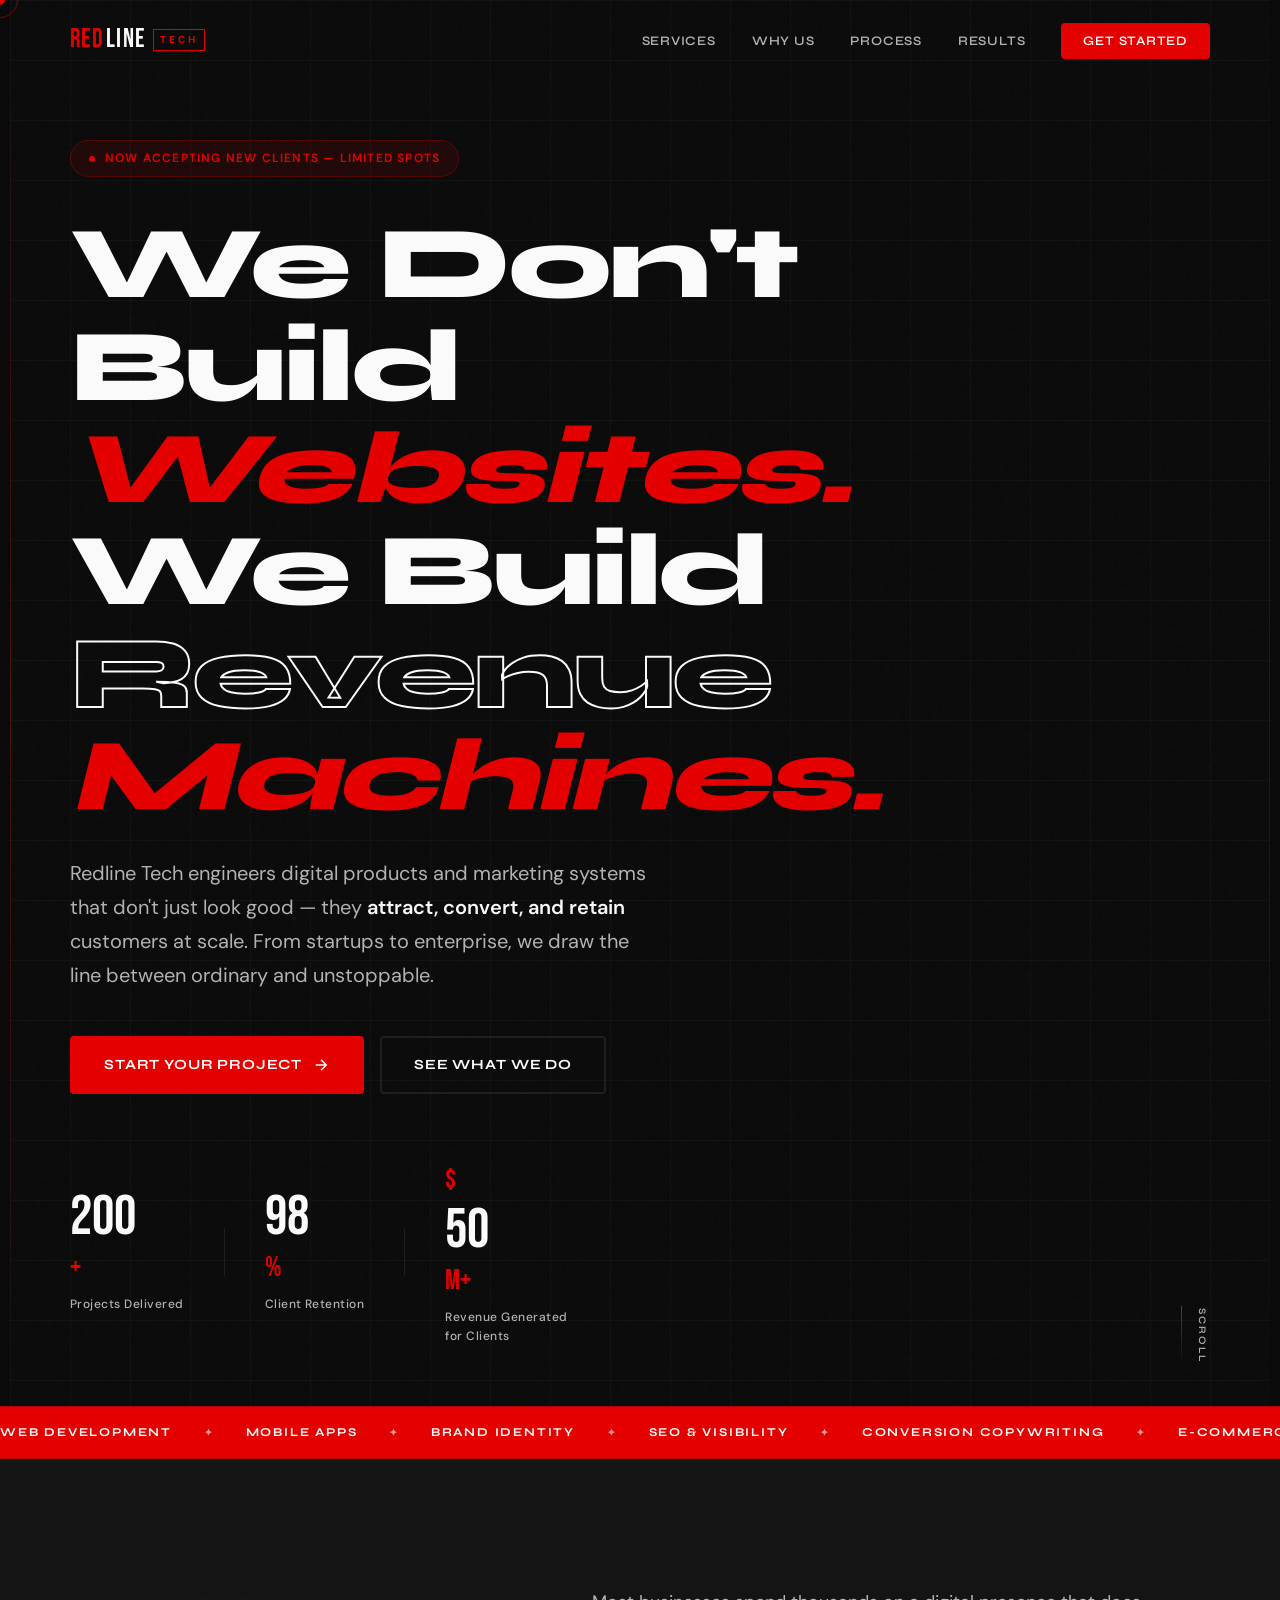
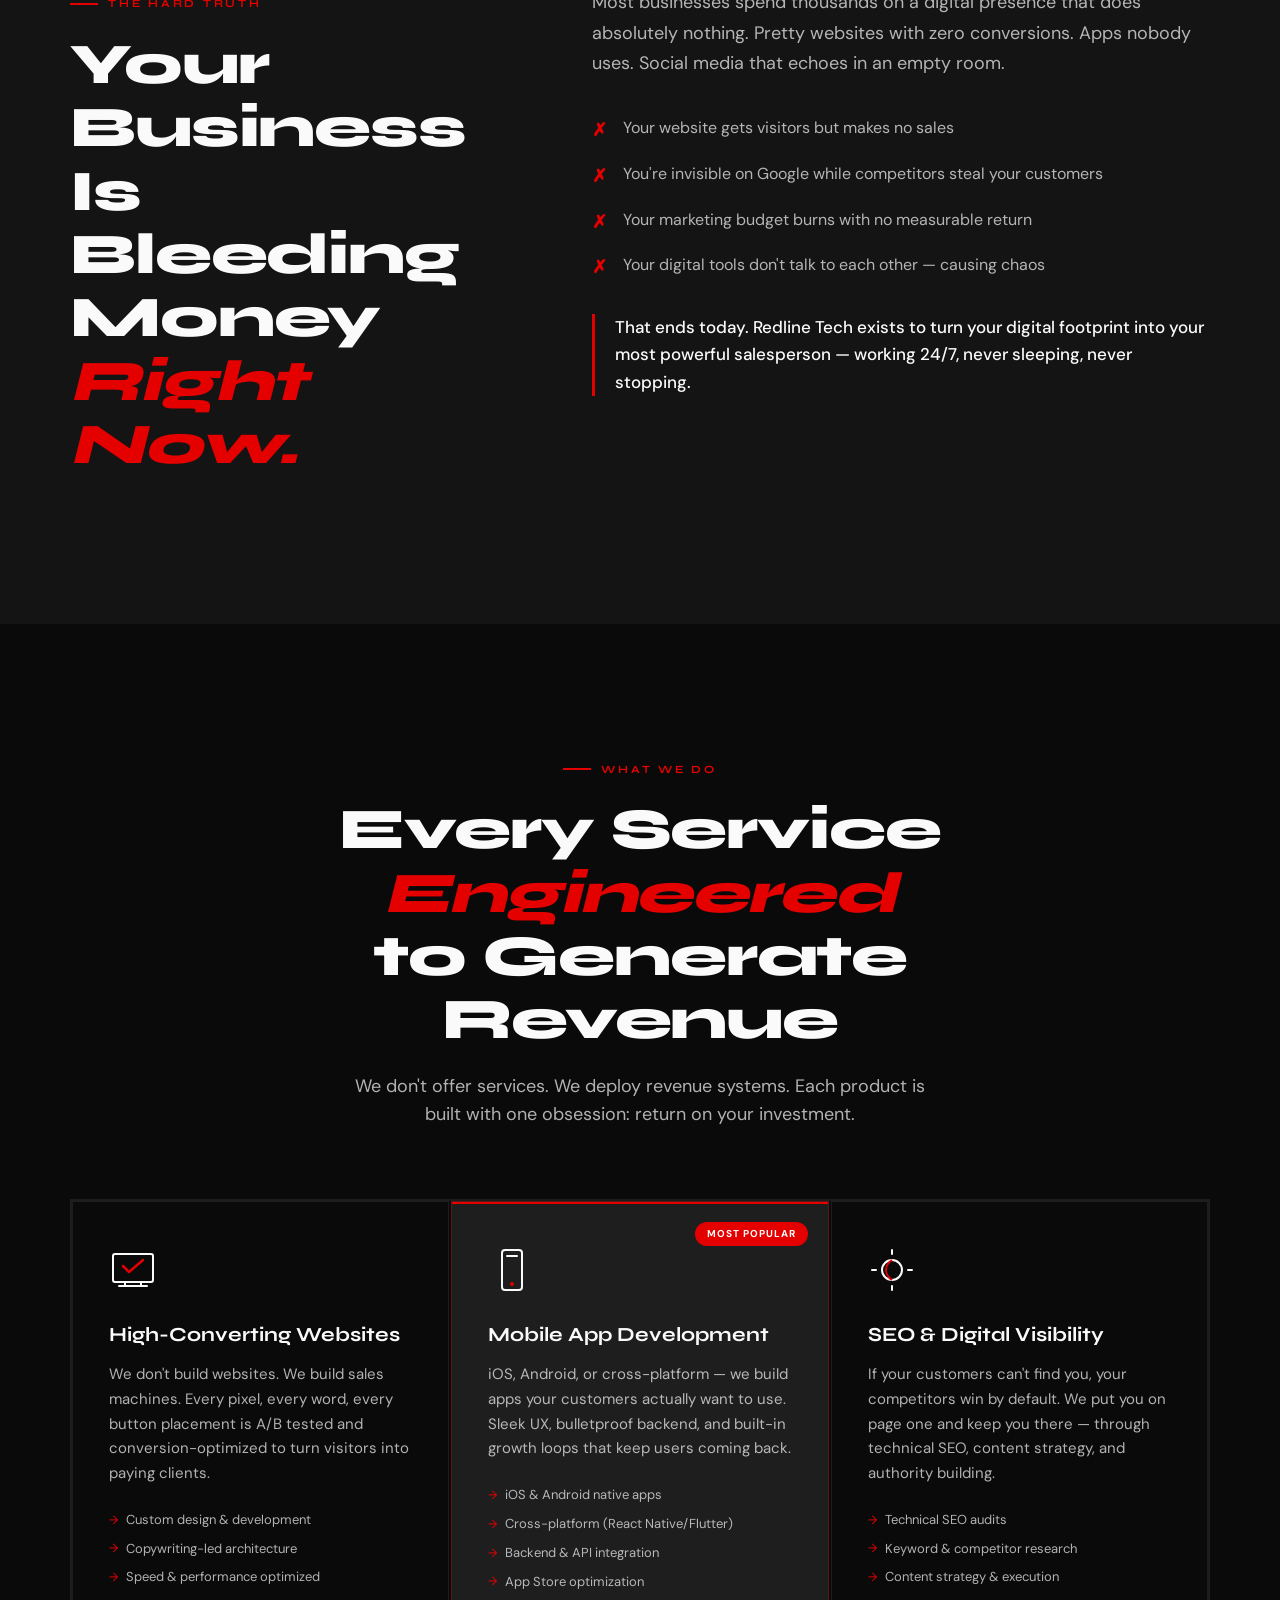
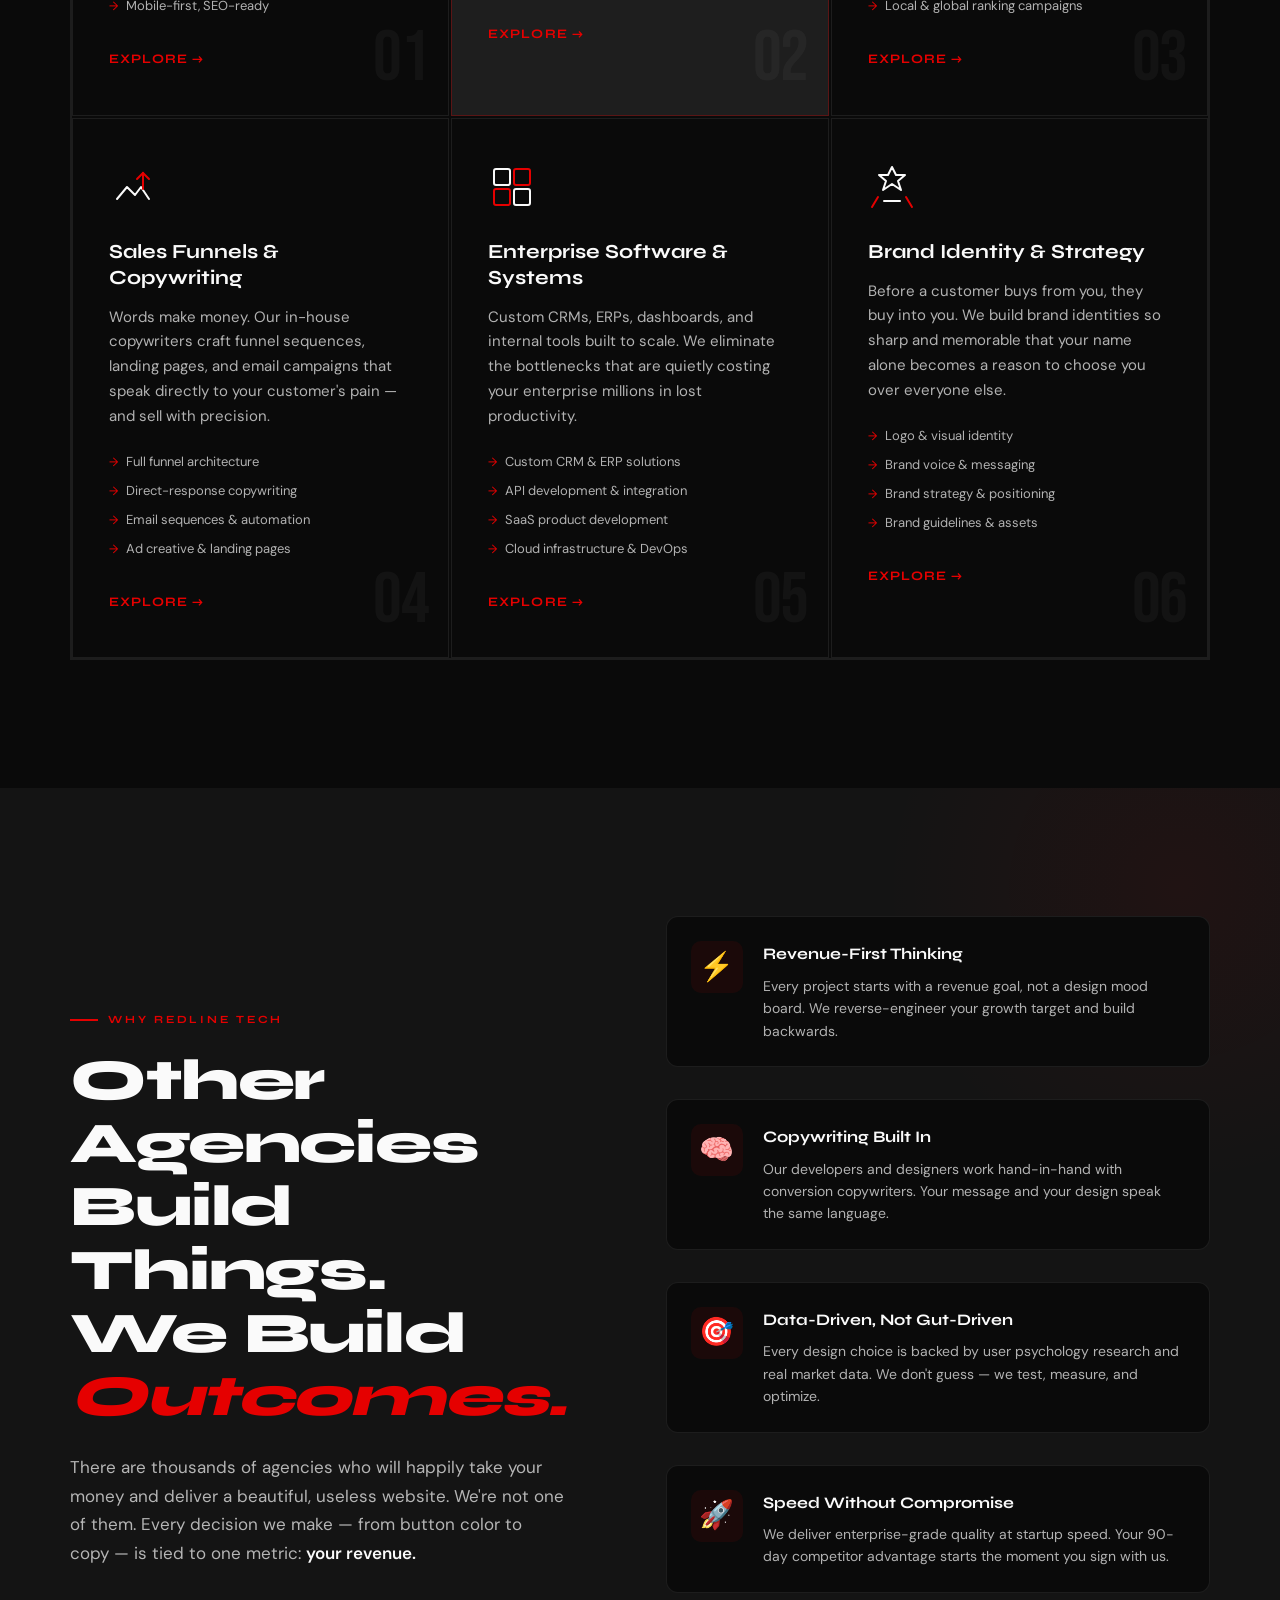
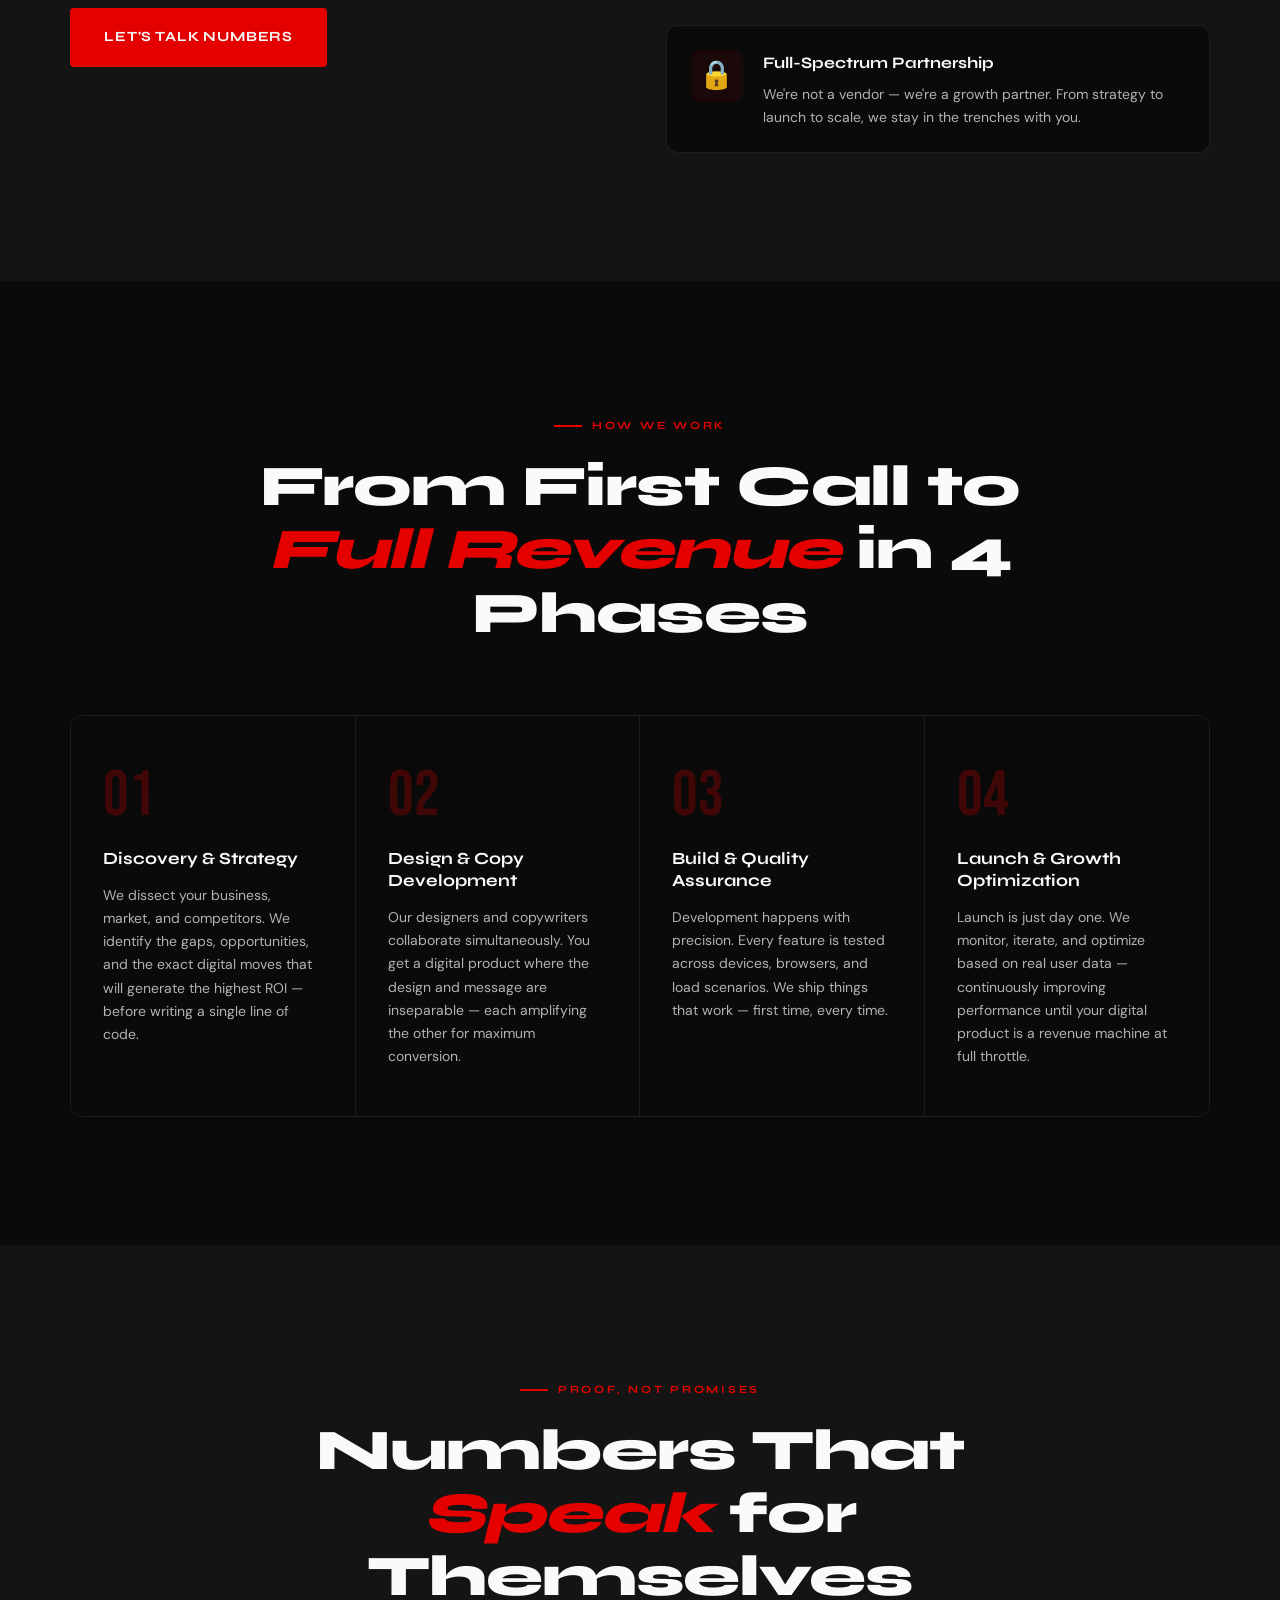
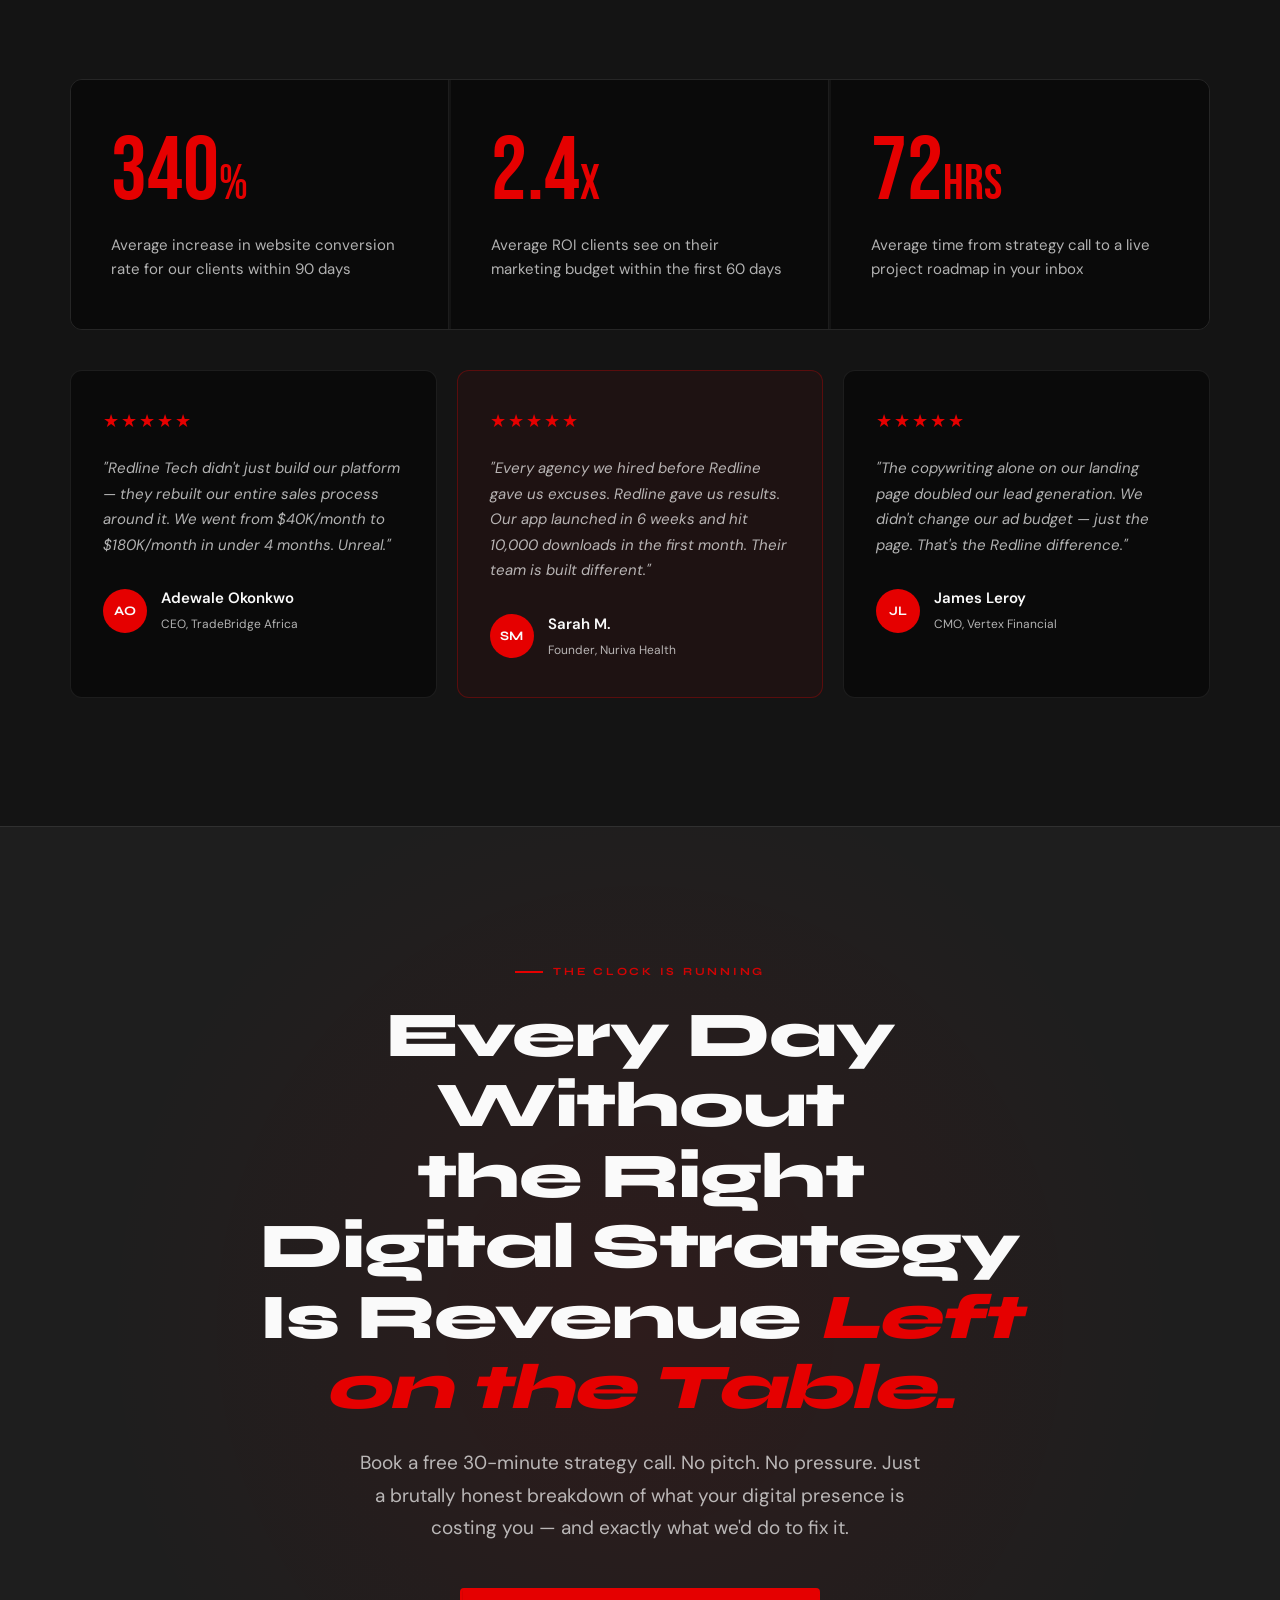
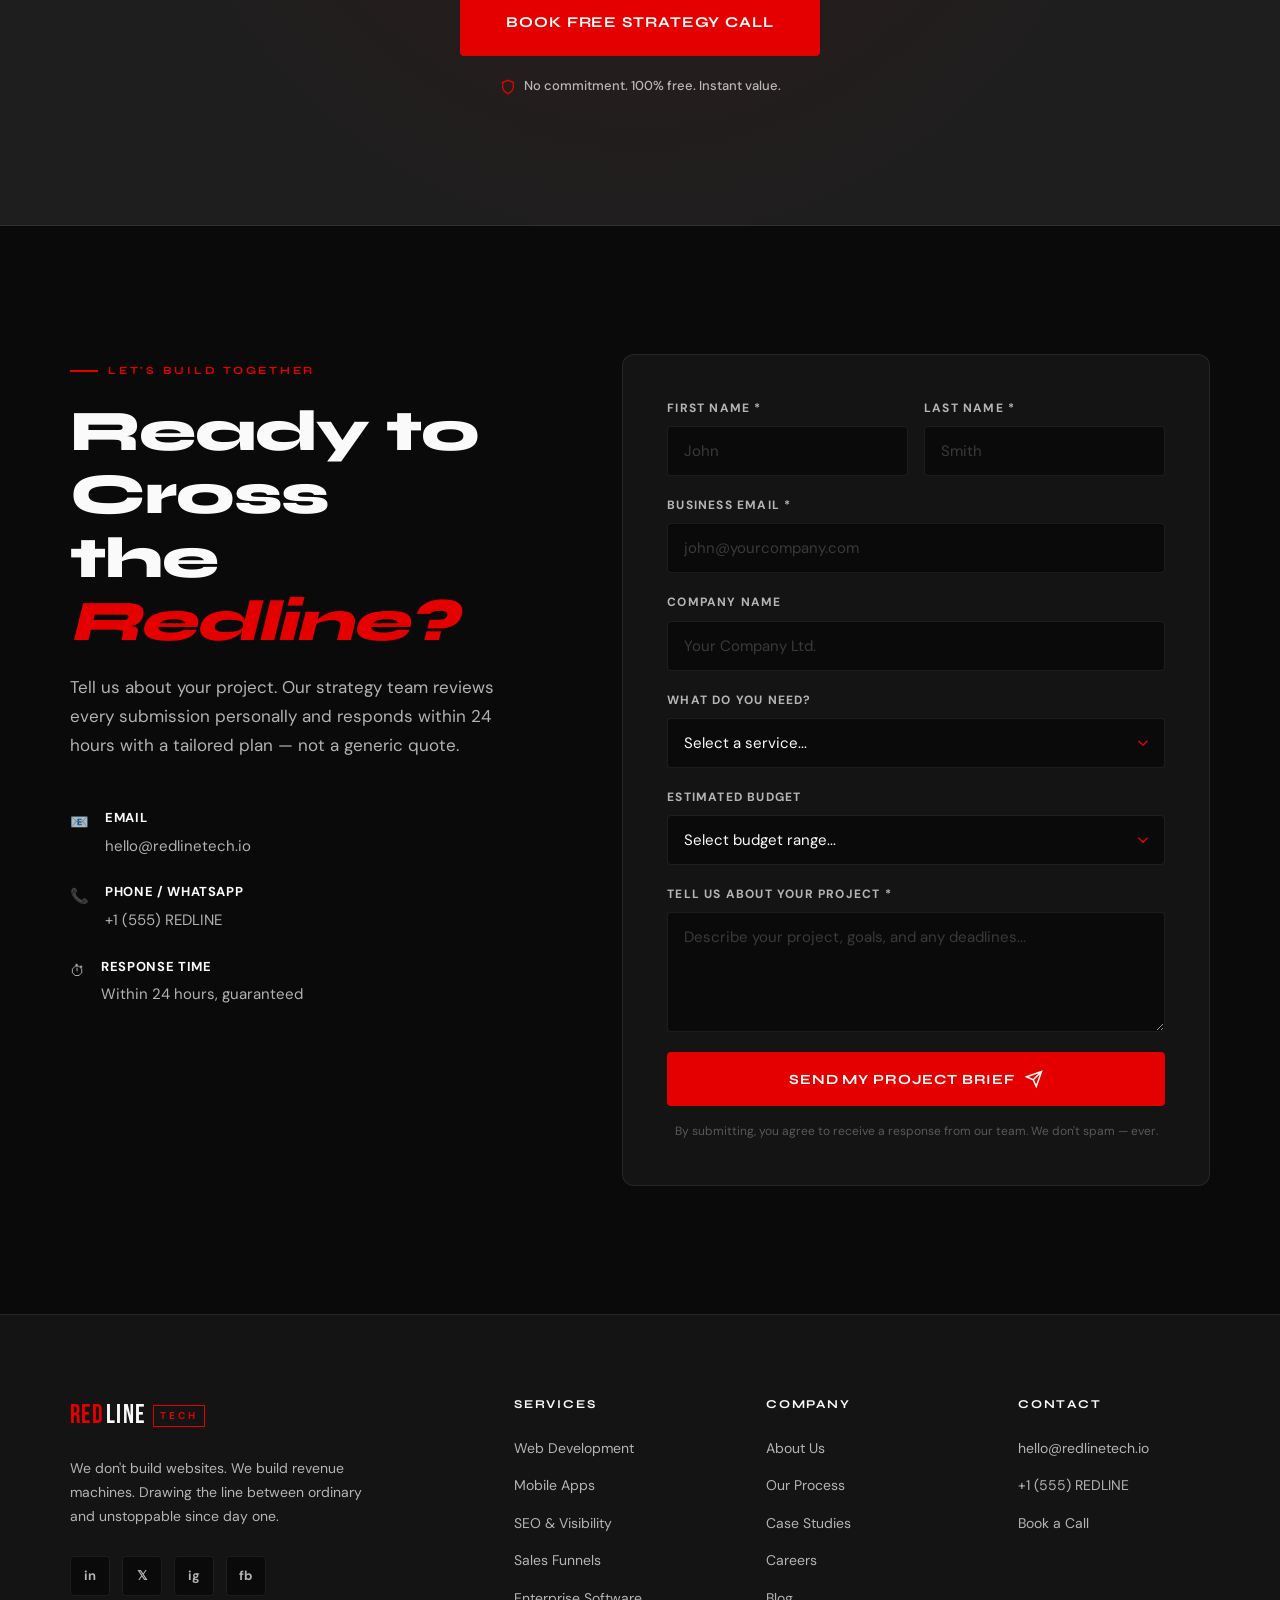
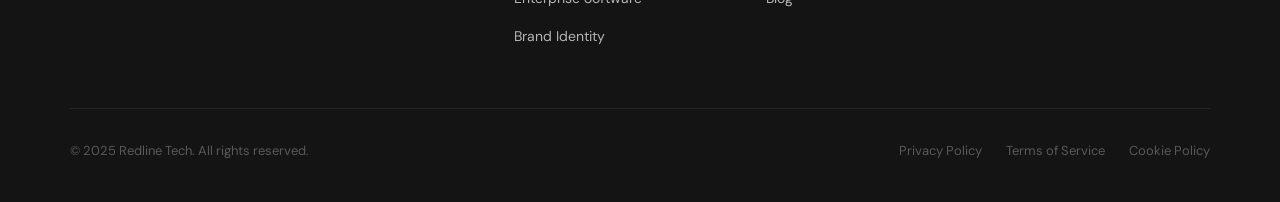
==== index (1).html @ 41ad3e01 "Add files via upload" ====
<!DOCTYPE html>
<html lang="en">
<head>
  <meta charset="UTF-8" />
  <meta name="viewport" content="width=device-width, initial-scale=1.0" />
  <meta name="description" content="Redline Tech — We don't just build digital products. We engineer revenue machines. Websites, apps, and marketing systems that turn attention into income." />
  <meta name="keywords" content="web development, app development, digital marketing, copywriting, business growth, enterprise software" />
  <meta property="og:title" content="Redline Tech | Digital Products That Drive Revenue" />
  <meta property="og:description" content="We build websites, apps, and marketing systems engineered to convert. Trusted by startups, SMBs, and enterprises." />
  <meta property="og:type" content="website" />
  <title>Redline Tech | We Don't Build Websites. We Build Revenue Machines.</title>
  <link rel="preconnect" href="https://fonts.googleapis.com" />
  <link rel="preconnect" href="https://fonts.gstatic.com" crossorigin />
  <link href="https://fonts.googleapis.com/css2?family=Bebas+Neue&family=Syne:wght@400;600;700;800&family=DM+Sans:ital,wght@0,300;0,400;0,500;1,300&display=swap" rel="stylesheet" />
  <link rel="stylesheet" href="styles.css" />
</head>
<body>

  <!-- CURSOR -->
  <div class="cursor" id="cursor"></div>
  <div class="cursor-follower" id="cursorFollower"></div>

  <!-- NAV -->
  <nav class="nav" id="nav">
    <div class="nav-inner">
      <a href="#" class="nav-logo">
        <span class="logo-red">RED</span><span class="logo-line">LINE</span>
        <span class="logo-tech">TECH</span>
      </a>
      <ul class="nav-links" id="navLinks">
        <li><a href="#services">Services</a></li>
        <li><a href="#why">Why Us</a></li>
        <li><a href="#process">Process</a></li>
        <li><a href="#results">Results</a></li>
        <li><a href="#contact" class="nav-cta">Get Started</a></li>
      </ul>
      <button class="nav-hamburger" id="hamburger" aria-label="Toggle menu">
        <span></span><span></span><span></span>
      </button>
    </div>
  </nav>

  <!-- HERO -->
  <section class="hero" id="home">
    <div class="hero-bg-grid"></div>
    <div class="hero-noise"></div>
    <div class="hero-accent-line left"></div>
    <div class="hero-accent-line right"></div>

    <div class="hero-content">
      <div class="hero-badge">
        <span class="badge-dot"></span>
        Now Accepting New Clients — Limited Spots
      </div>

      <h1 class="hero-headline">
        <span class="line-reveal">We Don't Build</span>
        <span class="line-reveal delay-1">
          <em class="red-italic">Websites.</em>
        </span>
        <span class="line-reveal delay-2">We Build</span>
        <span class="line-reveal delay-3">
          <span class="outline-text">Revenue</span>
          <em class="red-italic"> Machines.</em>
        </span>
      </h1>

      <p class="hero-subtext line-reveal delay-4">
        Redline Tech engineers digital products and marketing systems that don't just look good —
        they <strong>attract, convert, and retain</strong> customers at scale.
        From startups to enterprise, we draw the line between ordinary and unstoppable.
      </p>

      <div class="hero-ctas line-reveal delay-5">
        <a href="#contact" class="btn btn-primary">
          <span>Start Your Project</span>
          <svg viewBox="0 0 24 24" fill="none" stroke="currentColor" stroke-width="2"><path d="M5 12h14M12 5l7 7-7 7"/></svg>
        </a>
        <a href="#services" class="btn btn-ghost">
          See What We Do
        </a>
      </div>

      <div class="hero-stats line-reveal delay-5">
        <div class="stat">
          <span class="stat-num" data-target="200">0</span><span class="stat-suffix">+</span>
          <span class="stat-label">Projects Delivered</span>
        </div>
        <div class="stat-divider"></div>
        <div class="stat">
          <span class="stat-num" data-target="98">0</span><span class="stat-suffix">%</span>
          <span class="stat-label">Client Retention</span>
        </div>
        <div class="stat-divider"></div>
        <div class="stat">
          <span class="stat-prefix">$</span><span class="stat-num" data-target="50">0</span><span class="stat-suffix">M+</span>
          <span class="stat-label">Revenue Generated for Clients</span>
        </div>
      </div>
    </div>

    <div class="hero-scroll-indicator">
      <span>Scroll</span>
      <div class="scroll-line"></div>
    </div>
  </section>

  <!-- MARQUEE STRIP -->
  <div class="marquee-strip">
    <div class="marquee-track">
      <span>Web Development</span><span class="dot">✦</span>
      <span>Mobile Apps</span><span class="dot">✦</span>
      <span>Brand Identity</span><span class="dot">✦</span>
      <span>SEO & Visibility</span><span class="dot">✦</span>
      <span>Conversion Copywriting</span><span class="dot">✦</span>
      <span>E-Commerce</span><span class="dot">✦</span>
      <span>Enterprise Software</span><span class="dot">✦</span>
      <span>Sales Funnels</span><span class="dot">✦</span>
      <span>UI/UX Design</span><span class="dot">✦</span>
      <span>Digital Marketing</span><span class="dot">✦</span>
      <!-- Duplicate for seamless loop -->
      <span>Web Development</span><span class="dot">✦</span>
      <span>Mobile Apps</span><span class="dot">✦</span>
      <span>Brand Identity</span><span class="dot">✦</span>
      <span>SEO & Visibility</span><span class="dot">✦</span>
      <span>Conversion Copywriting</span><span class="dot">✦</span>
      <span>E-Commerce</span><span class="dot">✦</span>
      <span>Enterprise Software</span><span class="dot">✦</span>
      <span>Sales Funnels</span><span class="dot">✦</span>
      <span>UI/UX Design</span><span class="dot">✦</span>
      <span>Digital Marketing</span><span class="dot">✦</span>
    </div>
  </div>

  <!-- PROBLEM SECTION -->
  <section class="problem-section">
    <div class="container">
      <div class="problem-grid">
        <div class="problem-left">
          <span class="section-label">The Hard Truth</span>
          <h2 class="section-headline">Your Business<br/>Is Bleeding Money<br/><em class="red-italic">Right Now.</em></h2>
        </div>
        <div class="problem-right">
          <p class="problem-intro">Most businesses spend thousands on a digital presence that does absolutely nothing. Pretty websites with zero conversions. Apps nobody uses. Social media that echoes in an empty room.</p>
          <div class="problem-list">
            <div class="problem-item">
              <span class="problem-icon">✗</span>
              <span>Your website gets visitors but makes no sales</span>
            </div>
            <div class="problem-item">
              <span class="problem-icon">✗</span>
              <span>You're invisible on Google while competitors steal your customers</span>
            </div>
            <div class="problem-item">
              <span class="problem-icon">✗</span>
              <span>Your marketing budget burns with no measurable return</span>
            </div>
            <div class="problem-item">
              <span class="problem-icon">✗</span>
              <span>Your digital tools don't talk to each other — causing chaos</span>
            </div>
          </div>
          <p class="problem-close">That ends today. Redline Tech exists to turn your digital footprint into your most powerful salesperson — working 24/7, never sleeping, never stopping.</p>
        </div>
      </div>
    </div>
  </section>

  <!-- SERVICES -->
  <section class="services" id="services">
    <div class="container">
      <div class="section-header">
        <span class="section-label">What We Do</span>
        <h2 class="section-headline">Every Service <em class="red-italic">Engineered</em><br/>to Generate Revenue</h2>
        <p class="section-sub">We don't offer services. We deploy revenue systems. Each product is built with one obsession: return on your investment.</p>
      </div>

      <div class="services-grid">

        <div class="service-card" data-index="01">
          <div class="service-icon">
            <svg viewBox="0 0 48 48" fill="none" xmlns="http://www.w3.org/2000/svg">
              <rect x="4" y="8" width="40" height="28" rx="2" stroke="currentColor" stroke-width="2"/>
              <path d="M16 36v4M32 36v4M10 40h28" stroke="currentColor" stroke-width="2" stroke-linecap="round"/>
              <path d="M14 20l6 6 14-12" stroke="#E50000" stroke-width="2.5" stroke-linecap="round" stroke-linejoin="round"/>
            </svg>
          </div>
          <div class="service-num">01</div>
          <h3>High-Converting Websites</h3>
          <p>We don't build websites. We build sales machines. Every pixel, every word, every button placement is A/B tested and conversion-optimized to turn visitors into paying clients.</p>
          <ul class="service-features">
            <li>Custom design & development</li>
            <li>Copywriting-led architecture</li>
            <li>Speed & performance optimized</li>
            <li>Mobile-first, SEO-ready</li>
          </ul>
          <a href="#contact" class="service-link">Explore →</a>
        </div>

        <div class="service-card featured" data-index="02">
          <div class="service-badge">Most Popular</div>
          <div class="service-icon">
            <svg viewBox="0 0 48 48" fill="none" xmlns="http://www.w3.org/2000/svg">
              <rect x="14" y="4" width="20" height="40" rx="3" stroke="currentColor" stroke-width="2"/>
              <circle cx="24" cy="38" r="2" fill="#E50000"/>
              <path d="M19 10h10" stroke="currentColor" stroke-width="2" stroke-linecap="round"/>
            </svg>
          </div>
          <div class="service-num">02</div>
          <h3>Mobile App Development</h3>
          <p>iOS, Android, or cross-platform — we build apps your customers actually want to use. Sleek UX, bulletproof backend, and built-in growth loops that keep users coming back.</p>
          <ul class="service-features">
            <li>iOS & Android native apps</li>
            <li>Cross-platform (React Native/Flutter)</li>
            <li>Backend & API integration</li>
            <li>App Store optimization</li>
          </ul>
          <a href="#contact" class="service-link">Explore →</a>
        </div>

        <div class="service-card" data-index="03">
          <div class="service-icon">
            <svg viewBox="0 0 48 48" fill="none" xmlns="http://www.w3.org/2000/svg">
              <circle cx="24" cy="24" r="10" stroke="currentColor" stroke-width="2"/>
              <path d="M24 14C24 14 18 18 18 24s6 10 6 10" stroke="#E50000" stroke-width="2"/>
              <path d="M24 4v4M24 40v4M4 24h4M40 24h4" stroke="currentColor" stroke-width="2" stroke-linecap="round"/>
            </svg>
          </div>
          <div class="service-num">03</div>
          <h3>SEO & Digital Visibility</h3>
          <p>If your customers can't find you, your competitors win by default. We put you on page one and keep you there — through technical SEO, content strategy, and authority building.</p>
          <ul class="service-features">
            <li>Technical SEO audits</li>
            <li>Keyword & competitor research</li>
            <li>Content strategy & execution</li>
            <li>Local & global ranking campaigns</li>
          </ul>
          <a href="#contact" class="service-link">Explore →</a>
        </div>

        <div class="service-card" data-index="04">
          <div class="service-icon">
            <svg viewBox="0 0 48 48" fill="none" xmlns="http://www.w3.org/2000/svg">
              <path d="M8 36l10-12 8 8 6-8 8 12" stroke="currentColor" stroke-width="2" stroke-linecap="round" stroke-linejoin="round"/>
              <path d="M40 16l-6-6-6 6" stroke="#E50000" stroke-width="2" stroke-linecap="round"/>
              <path d="M34 10v16" stroke="#E50000" stroke-width="2" stroke-linecap="round"/>
            </svg>
          </div>
          <div class="service-num">04</div>
          <h3>Sales Funnels & Copywriting</h3>
          <p>Words make money. Our in-house copywriters craft funnel sequences, landing pages, and email campaigns that speak directly to your customer's pain — and sell with precision.</p>
          <ul class="service-features">
            <li>Full funnel architecture</li>
            <li>Direct-response copywriting</li>
            <li>Email sequences & automation</li>
            <li>Ad creative & landing pages</li>
          </ul>
          <a href="#contact" class="service-link">Explore →</a>
        </div>

        <div class="service-card" data-index="05">
          <div class="service-icon">
            <svg viewBox="0 0 48 48" fill="none" xmlns="http://www.w3.org/2000/svg">
              <rect x="6" y="6" width="16" height="16" rx="2" stroke="currentColor" stroke-width="2"/>
              <rect x="26" y="6" width="16" height="16" rx="2" stroke="#E50000" stroke-width="2"/>
              <rect x="6" y="26" width="16" height="16" rx="2" stroke="#E50000" stroke-width="2"/>
              <rect x="26" y="26" width="16" height="16" rx="2" stroke="currentColor" stroke-width="2"/>
            </svg>
          </div>
          <div class="service-num">05</div>
          <h3>Enterprise Software & Systems</h3>
          <p>Custom CRMs, ERPs, dashboards, and internal tools built to scale. We eliminate the bottlenecks that are quietly costing your enterprise millions in lost productivity.</p>
          <ul class="service-features">
            <li>Custom CRM & ERP solutions</li>
            <li>API development & integration</li>
            <li>SaaS product development</li>
            <li>Cloud infrastructure & DevOps</li>
          </ul>
          <a href="#contact" class="service-link">Explore →</a>
        </div>

        <div class="service-card" data-index="06">
          <div class="service-icon">
            <svg viewBox="0 0 48 48" fill="none" xmlns="http://www.w3.org/2000/svg">
              <path d="M24 4l4 8h9l-7 6 3 9-9-6-9 6 3-9-7-6h9z" stroke="currentColor" stroke-width="2" stroke-linejoin="round"/>
              <path d="M10 34l-6 10M38 34l6 10" stroke="#E50000" stroke-width="2" stroke-linecap="round"/>
              <path d="M16 38h16" stroke="currentColor" stroke-width="2" stroke-linecap="round"/>
            </svg>
          </div>
          <div class="service-num">06</div>
          <h3>Brand Identity & Strategy</h3>
          <p>Before a customer buys from you, they buy into you. We build brand identities so sharp and memorable that your name alone becomes a reason to choose you over everyone else.</p>
          <ul class="service-features">
            <li>Logo & visual identity</li>
            <li>Brand voice & messaging</li>
            <li>Brand strategy & positioning</li>
            <li>Brand guidelines & assets</li>
          </ul>
          <a href="#contact" class="service-link">Explore →</a>
        </div>

      </div>
    </div>
  </section>

  <!-- WHY REDLINE -->
  <section class="why-section" id="why">
    <div class="why-bg-accent"></div>
    <div class="container">
      <div class="why-grid">
        <div class="why-left">
          <span class="section-label">Why Redline Tech</span>
          <h2 class="section-headline">Other Agencies<br/>Build Things.<br/>We Build <em class="red-italic">Outcomes.</em></h2>
          <p>There are thousands of agencies who will happily take your money and deliver a beautiful, useless website. We're not one of them. Every decision we make — from button color to copy — is tied to one metric: <strong>your revenue.</strong></p>
          <a href="#contact" class="btn btn-primary">Let's Talk Numbers</a>
        </div>
        <div class="why-right">
          <div class="why-item">
            <div class="why-item-icon">⚡</div>
            <div>
              <h4>Revenue-First Thinking</h4>
              <p>Every project starts with a revenue goal, not a design mood board. We reverse-engineer your growth target and build backwards.</p>
            </div>
          </div>
          <div class="why-item">
            <div class="why-item-icon">🧠</div>
            <div>
              <h4>Copywriting Built In</h4>
              <p>Our developers and designers work hand-in-hand with conversion copywriters. Your message and your design speak the same language.</p>
            </div>
          </div>
          <div class="why-item">
            <div class="why-item-icon">🎯</div>
            <div>
              <h4>Data-Driven, Not Gut-Driven</h4>
              <p>Every design choice is backed by user psychology research and real market data. We don't guess — we test, measure, and optimize.</p>
            </div>
          </div>
          <div class="why-item">
            <div class="why-item-icon">🚀</div>
            <div>
              <h4>Speed Without Compromise</h4>
              <p>We deliver enterprise-grade quality at startup speed. Your 90-day competitor advantage starts the moment you sign with us.</p>
            </div>
          </div>
          <div class="why-item">
            <div class="why-item-icon">🔒</div>
            <div>
              <h4>Full-Spectrum Partnership</h4>
              <p>We're not a vendor — we're a growth partner. From strategy to launch to scale, we stay in the trenches with you.</p>
            </div>
          </div>
        </div>
      </div>
    </div>
  </section>

  <!-- PROCESS -->
  <section class="process-section" id="process">
    <div class="container">
      <div class="section-header">
        <span class="section-label">How We Work</span>
        <h2 class="section-headline">From First Call to<br/><em class="red-italic">Full Revenue</em> in 4 Phases</h2>
      </div>
      <div class="process-steps">
        <div class="process-step">
          <div class="step-number">01</div>
          <div class="step-content">
            <h3>Discovery & Strategy</h3>
            <p>We dissect your business, market, and competitors. We identify the gaps, opportunities, and the exact digital moves that will generate the highest ROI — before writing a single line of code.</p>
          </div>
          <div class="step-connector"></div>
        </div>
        <div class="process-step">
          <div class="step-number">02</div>
          <div class="step-content">
            <h3>Design & Copy Development</h3>
            <p>Our designers and copywriters collaborate simultaneously. You get a digital product where the design and message are inseparable — each amplifying the other for maximum conversion.</p>
          </div>
          <div class="step-connector"></div>
        </div>
        <div class="process-step">
          <div class="step-number">03</div>
          <div class="step-content">
            <h3>Build & Quality Assurance</h3>
            <p>Development happens with precision. Every feature is tested across devices, browsers, and load scenarios. We ship things that work — first time, every time.</p>
          </div>
          <div class="step-connector"></div>
        </div>
        <div class="process-step">
          <div class="step-number">04</div>
          <div class="step-content">
            <h3>Launch & Growth Optimization</h3>
            <p>Launch is just day one. We monitor, iterate, and optimize based on real user data — continuously improving performance until your digital product is a revenue machine at full throttle.</p>
          </div>
        </div>
      </div>
    </div>
  </section>

  <!-- SOCIAL PROOF / RESULTS -->
  <section class="results-section" id="results">
    <div class="container">
      <div class="section-header">
        <span class="section-label">Proof, Not Promises</span>
        <h2 class="section-headline">Numbers That<br/><em class="red-italic">Speak</em> for Themselves</h2>
      </div>

      <div class="results-grid">
        <div class="result-card big-stat">
          <span class="big-number">340<span class="big-suffix">%</span></span>
          <p>Average increase in website conversion rate for our clients within 90 days</p>
        </div>
        <div class="result-card big-stat">
          <span class="big-number">2.4<span class="big-suffix">x</span></span>
          <p>Average ROI clients see on their marketing budget within the first 60 days</p>
        </div>
        <div class="result-card big-stat">
          <span class="big-number">72<span class="big-suffix">hrs</span></span>
          <p>Average time from strategy call to a live project roadmap in your inbox</p>
        </div>
      </div>

      <div class="testimonials-grid">
        <div class="testimonial-card">
          <div class="stars">★★★★★</div>
          <p>"Redline Tech didn't just build our platform — they rebuilt our entire sales process around it. We went from $40K/month to $180K/month in under 4 months. Unreal."</p>
          <div class="testimonial-author">
            <div class="author-avatar">AO</div>
            <div>
              <strong>Adewale Okonkwo</strong>
              <span>CEO, TradeBridge Africa</span>
            </div>
          </div>
        </div>
        <div class="testimonial-card featured-testimonial">
          <div class="stars">★★★★★</div>
          <p>"Every agency we hired before Redline gave us excuses. Redline gave us results. Our app launched in 6 weeks and hit 10,000 downloads in the first month. Their team is built different."</p>
          <div class="testimonial-author">
            <div class="author-avatar">SM</div>
            <div>
              <strong>Sarah M.</strong>
              <span>Founder, Nuriva Health</span>
            </div>
          </div>
        </div>
        <div class="testimonial-card">
          <div class="stars">★★★★★</div>
          <p>"The copywriting alone on our landing page doubled our lead generation. We didn't change our ad budget — just the page. That's the Redline difference."</p>
          <div class="testimonial-author">
            <div class="author-avatar">JL</div>
            <div>
              <strong>James Leroy</strong>
              <span>CMO, Vertex Financial</span>
            </div>
          </div>
        </div>
      </div>
    </div>
  </section>

  <!-- CTA BANNER -->
  <section class="cta-banner">
    <div class="cta-noise"></div>
    <div class="container">
      <div class="cta-content">
        <span class="section-label light">The Clock Is Running</span>
        <h2>Every Day Without<br/>the Right Digital Strategy<br/>Is Revenue <em class="red-italic">Left on the Table.</em></h2>
        <p>Book a free 30-minute strategy call. No pitch. No pressure. Just a brutally honest breakdown of what your digital presence is costing you — and exactly what we'd do to fix it.</p>
        <div class="cta-actions">
          <a href="#contact" class="btn btn-primary btn-large">Book Free Strategy Call</a>
          <div class="cta-note">
            <svg viewBox="0 0 24 24" fill="none" stroke="currentColor" stroke-width="2"><path d="M12 22s8-4 8-10V5l-8-3-8 3v7c0 6 8 10 8 10z"/></svg>
            No commitment. 100% free. Instant value.
          </div>
        </div>
      </div>
    </div>
  </section>

  <!-- CONTACT -->
  <section class="contact-section" id="contact">
    <div class="container">
      <div class="contact-grid">
        <div class="contact-left">
          <span class="section-label">Let's Build Together</span>
          <h2 class="section-headline">Ready to Cross<br/>the <em class="red-italic">Redline?</em></h2>
          <p>Tell us about your project. Our strategy team reviews every submission personally and responds within 24 hours with a tailored plan — not a generic quote.</p>

          <div class="contact-info">
            <div class="contact-info-item">
              <span class="ci-icon">📧</span>
              <div>
                <strong>Email</strong>
                <span>hello@redlinetech.io</span>
              </div>
            </div>
            <div class="contact-info-item">
              <span class="ci-icon">📞</span>
              <div>
                <strong>Phone / WhatsApp</strong>
                <span>+1 (555) REDLINE</span>
              </div>
            </div>
            <div class="contact-info-item">
              <span class="ci-icon">⏱</span>
              <div>
                <strong>Response Time</strong>
                <span>Within 24 hours, guaranteed</span>
              </div>
            </div>
          </div>
        </div>

        <div class="contact-right">
          <form class="contact-form" id="contactForm" novalidate>
            <div class="form-row">
              <div class="form-group">
                <label for="firstName">First Name *</label>
                <input type="text" id="firstName" name="firstName" placeholder="John" required />
              </div>
              <div class="form-group">
                <label for="lastName">Last Name *</label>
                <input type="text" id="lastName" name="lastName" placeholder="Smith" required />
              </div>
            </div>
            <div class="form-group">
              <label for="email">Business Email *</label>
              <input type="email" id="email" name="email" placeholder="john@yourcompany.com" required />
            </div>
            <div class="form-group">
              <label for="company">Company Name</label>
              <input type="text" id="company" name="company" placeholder="Your Company Ltd." />
            </div>
            <div class="form-group">
              <label for="service">What Do You Need?</label>
              <select id="service" name="service">
                <option value="">Select a service...</option>
                <option value="website">High-Converting Website</option>
                <option value="app">Mobile App Development</option>
                <option value="seo">SEO & Digital Visibility</option>
                <option value="funnel">Sales Funnel & Copywriting</option>
                <option value="enterprise">Enterprise Software</option>
                <option value="brand">Brand Identity</option>
                <option value="full">Full Digital Transformation</option>
              </select>
            </div>
            <div class="form-group">
              <label for="budget">Estimated Budget</label>
              <select id="budget" name="budget">
                <option value="">Select budget range...</option>
                <option value="5k-15k">$5,000 – $15,000</option>
                <option value="15k-50k">$15,000 – $50,000</option>
                <option value="50k-150k">$50,000 – $150,000</option>
                <option value="150k+">$150,000+</option>
              </select>
            </div>
            <div class="form-group">
              <label for="message">Tell Us About Your Project *</label>
              <textarea id="message" name="message" rows="4" placeholder="Describe your project, goals, and any deadlines..." required></textarea>
            </div>
            <button type="submit" class="btn btn-primary btn-full">
              <span>Send My Project Brief</span>
              <svg viewBox="0 0 24 24" fill="none" stroke="currentColor" stroke-width="2"><path d="M22 2L11 13M22 2l-7 20-4-9-9-4 20-7z"/></svg>
            </button>
            <p class="form-disclaimer">By submitting, you agree to receive a response from our team. We don't spam — ever.</p>
          </form>
          <div class="form-success" id="formSuccess" style="display:none">
            <div class="success-icon">✓</div>
            <h3>You're In.</h3>
            <p>Your brief has been received. Expect a personal response from our strategy team within 24 hours. Big things are coming.</p>
          </div>
        </div>
      </div>
    </div>
  </section>

  <!-- FOOTER -->
  <footer class="footer">
    <div class="container">
      <div class="footer-top">
        <div class="footer-brand">
          <a href="#" class="nav-logo">
            <span class="logo-red">RED</span><span class="logo-line">LINE</span>
            <span class="logo-tech">TECH</span>
          </a>
          <p>We don't build websites. We build revenue machines. Drawing the line between ordinary and unstoppable since day one.</p>
          <div class="footer-socials">
            <a href="https://linkedin.com/company/redlinetech" aria-label="LinkedIn" target="_blank">in</a>
            <a href="https://twitter.com/redlinetech" aria-label="Twitter/X" target="_blank">𝕏</a>
            <a href="https://instagram.com/redlinetech" aria-label="Instagram" target="_blank">ig</a>
            <a href="https://facebook.com/redlinetech" aria-label="Facebook" target="_blank">fb</a>
          </div>
        </div>
        <div class="footer-links-group">
          <h4>Services</h4>
          <ul>
            <li><a href="#services">Web Development</a></li>
            <li><a href="#services">Mobile Apps</a></li>
            <li><a href="#services">SEO & Visibility</a></li>
            <li><a href="#services">Sales Funnels</a></li>
            <li><a href="#services">Enterprise Software</a></li>
            <li><a href="#services">Brand Identity</a></li>
          </ul>
        </div>
        <div class="footer-links-group">
          <h4>Company</h4>
          <ul>
            <li><a href="#why">About Us</a></li>
            <li><a href="#process">Our Process</a></li>
            <li><a href="#results">Case Studies</a></li>
            <li><a href="#contact">Careers</a></li>
            <li><a href="#contact">Blog</a></li>
          </ul>
        </div>
        <div class="footer-links-group">
          <h4>Contact</h4>
          <ul>
            <li><a href="mailto:hello@redlinetech.io">hello@redlinetech.io</a></li>
            <li><a href="tel:+15553353546">+1 (555) REDLINE</a></li>
            <li><a href="#contact">Book a Call</a></li>
          </ul>
        </div>
      </div>
      <div class="footer-bottom">
        <p>© 2025 Redline Tech. All rights reserved.</p>
        <div class="footer-legal">
          <a href="#">Privacy Policy</a>
          <a href="#">Terms of Service</a>
          <a href="#">Cookie Policy</a>
        </div>
      </div>
    </div>
  </footer>

  <script src="script.js"></script>
</body>
</html>
---- styles.css ----
/* ============================================================
   REDLINE TECH — styles.css
   Brand: Red (#E50000), Black (#0A0A0A), White (#FAFAFA)
   Typography: Bebas Neue (display) + Syne (headings) + DM Sans (body)
   ============================================================ */

/* ── RESET & ROOT ── */
*, *::before, *::after { box-sizing: border-box; margin: 0; padding: 0; }

:root {
  --red:        #E50000;
  --red-dark:   #B30000;
  --red-glow:   rgba(229, 0, 0, 0.15);
  --black:      #0A0A0A;
  --black-mid:  #141414;
  --black-soft: #1E1E1E;
  --white:      #FAFAFA;
  --white-dim:  rgba(250,250,250,0.7);
  --white-faint:rgba(250,250,250,0.08);
  --border:     rgba(250,250,250,0.08);
  --font-display: 'Bebas Neue', sans-serif;
  --font-heading: 'Syne', sans-serif;
  --font-body:    'DM Sans', sans-serif;
  --nav-h:      80px;
  --section-pad: clamp(80px, 10vw, 140px);
  --container:  1260px;
  --radius:     4px;
  --radius-lg:  12px;
  --transition: 0.35s cubic-bezier(0.25, 0.46, 0.45, 0.94);
}

html { scroll-behavior: smooth; font-size: 16px; }

body {
  background: var(--black);
  color: var(--white);
  font-family: var(--font-body);
  font-weight: 400;
  line-height: 1.6;
  overflow-x: hidden;
  cursor: none;
}

a { color: inherit; text-decoration: none; }
img { max-width: 100%; display: block; }
ul { list-style: none; }
input, textarea, select, button { font-family: var(--font-body); }

/* ── SCROLLBAR ── */
::-webkit-scrollbar { width: 4px; }
::-webkit-scrollbar-track { background: var(--black); }
::-webkit-scrollbar-thumb { background: var(--red); border-radius: 2px; }

/* ── CUSTOM CURSOR ── */
.cursor {
  width: 10px; height: 10px;
  background: var(--red);
  border-radius: 50%;
  position: fixed; top: 0; left: 0;
  pointer-events: none;
  z-index: 9999;
  transform: translate(-50%, -50%);
  transition: transform 0.1s, width 0.2s, height 0.2s, background 0.2s;
}
.cursor-follower {
  width: 36px; height: 36px;
  border: 1.5px solid rgba(229,0,0,0.5);
  border-radius: 50%;
  position: fixed; top: 0; left: 0;
  pointer-events: none;
  z-index: 9998;
  transform: translate(-50%, -50%);
  transition: transform 0.18s ease, width 0.3s, height 0.3s, border-color 0.3s;
}
body:has(a:hover) .cursor, body:has(button:hover) .cursor { width: 16px; height: 16px; }
body:has(a:hover) .cursor-follower, body:has(button:hover) .cursor-follower {
  width: 56px; height: 56px;
  border-color: var(--red);
}

/* ── CONTAINER ── */
.container {
  max-width: var(--container);
  margin: 0 auto;
  padding: 0 clamp(20px, 5vw, 60px);
}

/* ── SECTION LABELS ── */
.section-label {
  display: inline-flex; align-items: center; gap: 10px;
  font-family: var(--font-heading);
  font-size: 11px; font-weight: 700;
  letter-spacing: 0.25em;
  text-transform: uppercase;
  color: var(--red);
  margin-bottom: 20px;
}
.section-label::before {
  content: '';
  display: inline-block;
  width: 28px; height: 2px;
  background: var(--red);
}
.section-label.light { color: rgba(229,0,0,0.9); }

.section-header { text-align: center; max-width: 760px; margin: 0 auto 70px; }

.section-headline {
  font-family: var(--font-heading);
  font-weight: 800;
  font-size: clamp(32px, 4.5vw, 58px);
  line-height: 1.1;
  letter-spacing: -0.02em;
  margin-bottom: 20px;
}

.section-sub {
  font-size: clamp(15px, 1.5vw, 18px);
  color: var(--white-dim);
  max-width: 580px;
  margin: 0 auto;
}

.red-italic {
  font-style: italic;
  color: var(--red);
}

/* ── BUTTONS ── */
.btn {
  display: inline-flex; align-items: center; gap: 10px;
  font-family: var(--font-heading);
  font-size: 14px; font-weight: 700;
  letter-spacing: 0.06em;
  text-transform: uppercase;
  padding: 16px 32px;
  border-radius: var(--radius);
  border: 2px solid transparent;
  cursor: pointer;
  transition: var(--transition);
  position: relative;
  overflow: hidden;
}
.btn svg { width: 18px; height: 18px; transition: transform 0.3s; }
.btn:hover svg { transform: translateX(4px); }

.btn-primary {
  background: var(--red);
  color: var(--white);
  border-color: var(--red);
}
.btn-primary::before {
  content: '';
  position: absolute; inset: 0;
  background: var(--red-dark);
  transform: translateX(-100%);
  transition: transform 0.4s cubic-bezier(0.25, 0.46, 0.45, 0.94);
}
.btn-primary:hover::before { transform: translateX(0); }
.btn-primary span, .btn-primary svg { position: relative; z-index: 1; }

.btn-ghost {
  background: transparent;
  color: var(--white);
  border-color: var(--border);
}
.btn-ghost:hover {
  border-color: var(--white-dim);
  background: var(--white-faint);
}

.btn-large { padding: 20px 44px; font-size: 15px; }
.btn-full { width: 100%; justify-content: center; }

/* ── NAVIGATION ── */
.nav {
  position: fixed; top: 0; left: 0; right: 0;
  height: var(--nav-h);
  z-index: 1000;
  transition: background 0.4s, box-shadow 0.4s;
}
.nav.scrolled {
  background: rgba(10,10,10,0.96);
  backdrop-filter: blur(12px);
  box-shadow: 0 1px 0 var(--border);
}
.nav-inner {
  max-width: var(--container);
  margin: 0 auto;
  padding: 0 clamp(20px, 5vw, 60px);
  height: 100%;
  display: flex; align-items: center; justify-content: space-between;
}
.nav-logo {
  font-family: var(--font-display);
  font-size: 26px;
  letter-spacing: 0.05em;
  display: flex; align-items: baseline; gap: 2px;
}
.logo-red { color: var(--red); }
.logo-line { color: var(--white); }
.logo-tech {
  font-family: var(--font-body);
  font-size: 10px;
  font-weight: 700;
  letter-spacing: 0.3em;
  color: var(--red);
  text-transform: uppercase;
  align-self: center;
  margin-left: 6px;
  border: 1px solid var(--red);
  padding: 2px 6px;
}
.nav-links {
  display: flex; align-items: center; gap: 36px;
}
.nav-links a {
  font-family: var(--font-heading);
  font-size: 13px; font-weight: 600;
  letter-spacing: 0.06em;
  text-transform: uppercase;
  color: var(--white-dim);
  transition: color 0.3s;
  position: relative;
}
.nav-links a::after {
  content: ''; position: absolute; bottom: -4px; left: 0; right: 0;
  height: 1px; background: var(--red);
  transform: scaleX(0); transform-origin: left;
  transition: transform 0.3s;
}
.nav-links a:hover { color: var(--white); }
.nav-links a:hover::after { transform: scaleX(1); }
.nav-cta {
  background: var(--red) !important;
  color: var(--white) !important;
  padding: 10px 22px;
  border-radius: var(--radius);
}
.nav-cta::after { display: none !important; }
.nav-cta:hover { background: var(--red-dark) !important; }

.nav-hamburger {
  display: none;
  flex-direction: column; gap: 5px;
  background: none; border: none; cursor: pointer; padding: 4px;
}
.nav-hamburger span {
  display: block; width: 24px; height: 2px;
  background: var(--white); border-radius: 2px;
  transition: var(--transition);
}
.nav-hamburger.open span:nth-child(1) { transform: translateY(7px) rotate(45deg); }
.nav-hamburger.open span:nth-child(2) { opacity: 0; }
.nav-hamburger.open span:nth-child(3) { transform: translateY(-7px) rotate(-45deg); }

/* ── HERO ── */
.hero {
  min-height: 100vh;
  display: flex; flex-direction: column; justify-content: center;
  padding: calc(var(--nav-h) + 60px) clamp(20px, 5vw, 60px) 60px;
  position: relative;
  overflow: hidden;
  max-width: var(--container);
  margin: 0 auto;
}

.hero-bg-grid {
  position: absolute; inset: 0;
  background-image:
    linear-gradient(rgba(250,250,250,0.03) 1px, transparent 1px),
    linear-gradient(90deg, rgba(250,250,250,0.03) 1px, transparent 1px);
  background-size: 60px 60px;
  pointer-events: none;
}

.hero-noise {
  position: absolute; inset: 0;
  background-image: url("data:image/svg+xml,%3Csvg viewBox='0 0 256 256' xmlns='http://www.w3.org/2000/svg'%3E%3Cfilter id='noise'%3E%3CfeTurbulence type='fractalNoise' baseFrequency='0.9' numOctaves='4' stitchTiles='stitch'/%3E%3C/filter%3E%3Crect width='100%25' height='100%25' filter='url(%23noise)' opacity='0.04'/%3E%3C/svg%3E");
  pointer-events: none; opacity: 0.4;
}

.hero-accent-line {
  position: absolute; top: 0; bottom: 0;
  width: 1px; background: linear-gradient(to bottom, transparent, var(--red), transparent);
  opacity: 0.3;
}
.hero-accent-line.left { left: 0; }
.hero-accent-line.right { right: 0; }

.hero-content { position: relative; z-index: 2; max-width: 900px; }

.hero-badge {
  display: inline-flex; align-items: center; gap: 10px;
  background: rgba(229,0,0,0.1);
  border: 1px solid rgba(229,0,0,0.25);
  color: var(--red);
  font-size: 12px; font-weight: 600;
  letter-spacing: 0.1em; text-transform: uppercase;
  padding: 8px 18px; border-radius: 100px;
  margin-bottom: 36px;
}
.badge-dot {
  width: 6px; height: 6px; border-radius: 50%;
  background: var(--red);
  animation: pulse-dot 2s infinite;
}
@keyframes pulse-dot {
  0%, 100% { opacity: 1; box-shadow: 0 0 0 0 rgba(229,0,0,0.4); }
  50% { opacity: 0.8; box-shadow: 0 0 0 6px rgba(229,0,0,0); }
}

.hero-headline {
  font-family: var(--font-heading);
  font-weight: 800;
  font-size: clamp(48px, 8vw, 108px);
  line-height: 1.0;
  letter-spacing: -0.03em;
  margin-bottom: 28px;
  display: flex; flex-direction: column;
}

.outline-text {
  -webkit-text-stroke: 2px var(--white);
  color: transparent;
}

.line-reveal {
  opacity: 0;
  transform: translateY(40px);
  animation: revealLine 0.8s cubic-bezier(0.22, 1, 0.36, 1) forwards;
}
.delay-1 { animation-delay: 0.1s; }
.delay-2 { animation-delay: 0.2s; }
.delay-3 { animation-delay: 0.3s; }
.delay-4 { animation-delay: 0.45s; }
.delay-5 { animation-delay: 0.6s; }

@keyframes revealLine {
  to { opacity: 1; transform: translateY(0); }
}

.hero-subtext {
  font-size: clamp(16px, 1.8vw, 20px);
  color: var(--white-dim);
  max-width: 580px;
  margin-bottom: 44px;
  line-height: 1.7;
}
.hero-subtext strong { color: var(--white); font-weight: 600; }

.hero-ctas {
  display: flex; gap: 16px; flex-wrap: wrap;
  margin-bottom: 64px;
}

.hero-stats {
  display: flex; align-items: center; gap: 40px;
  flex-wrap: wrap;
}
.stat {
  display: flex; flex-direction: column;
}
.stat-num {
  font-family: var(--font-display);
  font-size: clamp(36px, 5vw, 56px);
  line-height: 1;
  color: var(--white);
}
.stat-prefix { font-family: var(--font-display); font-size: 28px; color: var(--red); }
.stat-suffix { font-family: var(--font-display); font-size: 28px; color: var(--red); }
.stat-label {
  font-size: 12px; font-weight: 500;
  color: var(--white-dim);
  letter-spacing: 0.04em;
  margin-top: 4px; max-width: 140px;
}
.stat-divider {
  width: 1px; height: 48px;
  background: var(--border);
}

.hero-scroll-indicator {
  position: absolute; bottom: 40px; right: clamp(20px, 5vw, 60px);
  display: flex; flex-direction: column; align-items: center; gap: 12px;
  font-family: var(--font-heading);
  font-size: 10px; font-weight: 600;
  letter-spacing: 0.2em; text-transform: uppercase;
  color: var(--white-dim);
  writing-mode: vertical-rl;
}
.scroll-line {
  width: 1px; height: 60px;
  background: linear-gradient(to bottom, var(--red), transparent);
  animation: scrollDrop 2s ease-in-out infinite;
}
@keyframes scrollDrop {
  0% { transform: scaleY(0); transform-origin: top; }
  50% { transform: scaleY(1); transform-origin: top; }
  51% { transform: scaleY(1); transform-origin: bottom; }
  100% { transform: scaleY(0); transform-origin: bottom; }
}

/* ── MARQUEE ── */
.marquee-strip {
  width: 100%; overflow: hidden;
  background: var(--red);
  padding: 16px 0;
  border-top: 1px solid var(--red-dark);
  border-bottom: 1px solid var(--red-dark);
}
.marquee-track {
  display: flex; align-items: center; gap: 32px;
  white-space: nowrap;
  animation: marqueeScroll 28s linear infinite;
  width: max-content;
}
.marquee-track span {
  font-family: var(--font-heading);
  font-size: 12px; font-weight: 700;
  letter-spacing: 0.15em; text-transform: uppercase;
  color: var(--white);
  flex-shrink: 0;
}
.marquee-track .dot { color: rgba(255,255,255,0.6); font-size: 10px; }
@keyframes marqueeScroll {
  0% { transform: translateX(0); }
  100% { transform: translateX(-50%); }
}

/* ── PROBLEM SECTION ── */
.problem-section {
  padding: var(--section-pad) 0;
  background: var(--black-mid);
}
.problem-grid {
  display: grid;
  grid-template-columns: 1fr 1.4fr;
  gap: 80px; align-items: start;
}
.problem-intro {
  font-size: 18px; color: var(--white-dim);
  margin-bottom: 36px; line-height: 1.7;
}
.problem-list {
  display: flex; flex-direction: column; gap: 16px;
  margin-bottom: 32px;
}
.problem-item {
  display: flex; align-items: flex-start; gap: 16px;
  font-size: 16px; color: var(--white-dim);
}
.problem-icon {
  color: var(--red); font-size: 18px; font-weight: 700;
  flex-shrink: 0; margin-top: 1px;
}
.problem-close {
  font-size: 17px; color: var(--white);
  font-weight: 500; line-height: 1.6;
  border-left: 3px solid var(--red);
  padding-left: 20px;
}

/* ── SERVICES ── */
.services {
  padding: var(--section-pad) 0;
  background: var(--black);
}
.services-grid {
  display: grid;
  grid-template-columns: repeat(3, 1fr);
  gap: 2px;
  border: 2px solid var(--border);
}
.service-card {
  position: relative;
  padding: 44px 36px;
  background: var(--black);
  border: 1px solid var(--border);
  transition: background 0.4s, border-color 0.4s;
  overflow: hidden;
}
.service-card::before {
  content: '';
  position: absolute; top: 0; left: 0; right: 0;
  height: 2px;
  background: var(--red);
  transform: scaleX(0); transform-origin: left;
  transition: transform 0.4s;
}
.service-card:hover { background: var(--black-soft); border-color: rgba(229,0,0,0.2); }
.service-card:hover::before { transform: scaleX(1); }

.service-card.featured {
  background: var(--black-soft);
  border-color: rgba(229,0,0,0.3);
}
.service-card.featured::before { transform: scaleX(1); }

.service-badge {
  position: absolute; top: 20px; right: 20px;
  background: var(--red);
  color: var(--white);
  font-size: 10px; font-weight: 700;
  letter-spacing: 0.1em; text-transform: uppercase;
  padding: 4px 12px; border-radius: 100px;
}

.service-icon {
  width: 48px; height: 48px; color: var(--white);
  margin-bottom: 28px;
}
.service-num {
  font-family: var(--font-display);
  font-size: 72px; line-height: 1;
  color: rgba(250,250,250,0.04);
  position: absolute; bottom: 20px; right: 20px;
  letter-spacing: -0.02em;
  pointer-events: none;
}
.service-card h3 {
  font-family: var(--font-heading);
  font-size: 20px; font-weight: 700;
  margin-bottom: 14px; line-height: 1.3;
}
.service-card p {
  font-size: 15px; color: var(--white-dim);
  line-height: 1.65; margin-bottom: 24px;
}
.service-features {
  display: flex; flex-direction: column; gap: 8px;
  margin-bottom: 28px;
}
.service-features li {
  font-size: 13px; color: var(--white-dim);
  display: flex; align-items: center; gap: 8px;
}
.service-features li::before {
  content: '→'; color: var(--red); font-size: 12px;
}
.service-link {
  font-family: var(--font-heading);
  font-size: 13px; font-weight: 700;
  letter-spacing: 0.08em; text-transform: uppercase;
  color: var(--red);
  transition: gap 0.3s;
}
.service-link:hover { letter-spacing: 0.12em; }

/* ── WHY SECTION ── */
.why-section {
  padding: var(--section-pad) 0;
  background: var(--black-mid);
  position: relative; overflow: hidden;
}
.why-bg-accent {
  position: absolute; top: -200px; right: -200px;
  width: 600px; height: 600px; border-radius: 50%;
  background: radial-gradient(circle, rgba(229,0,0,0.06) 0%, transparent 70%);
  pointer-events: none;
}
.why-grid {
  display: grid;
  grid-template-columns: 1fr 1.2fr;
  gap: 100px; align-items: center;
}
.why-left .section-headline { margin-bottom: 24px; }
.why-left p {
  font-size: 17px; color: var(--white-dim);
  line-height: 1.7; margin-bottom: 40px;
}
.why-left strong { color: var(--white); font-weight: 600; }

.why-right {
  display: flex; flex-direction: column; gap: 32px;
}
.why-item {
  display: flex; gap: 20px; align-items: flex-start;
  padding: 24px;
  border: 1px solid var(--border);
  border-radius: var(--radius-lg);
  background: var(--black);
  transition: border-color 0.3s, background 0.3s;
}
.why-item:hover {
  border-color: rgba(229,0,0,0.25);
  background: var(--black-soft);
}
.why-item-icon {
  font-size: 28px; flex-shrink: 0;
  width: 52px; height: 52px;
  background: rgba(229,0,0,0.08);
  border-radius: 10px;
  display: flex; align-items: center; justify-content: center;
}
.why-item h4 {
  font-family: var(--font-heading);
  font-size: 16px; font-weight: 700;
  margin-bottom: 8px;
}
.why-item p { font-size: 14px; color: var(--white-dim); line-height: 1.6; }

/* ── PROCESS ── */
.process-section {
  padding: var(--section-pad) 0;
  background: var(--black);
}
.process-steps {
  display: grid;
  grid-template-columns: repeat(4, 1fr);
  gap: 0; position: relative;
  border: 1px solid var(--border);
  border-radius: var(--radius-lg);
  overflow: hidden;
}
.process-step {
  padding: 48px 32px;
  position: relative;
  border-right: 1px solid var(--border);
  background: var(--black);
  transition: background 0.3s;
}
.process-step:last-child { border-right: none; }
.process-step:hover { background: var(--black-soft); }

.step-number {
  font-family: var(--font-display);
  font-size: 64px; line-height: 1;
  color: var(--red); opacity: 0.25;
  margin-bottom: 20px;
  transition: opacity 0.3s;
}
.process-step:hover .step-number { opacity: 0.6; }
.step-content h3 {
  font-family: var(--font-heading);
  font-size: 17px; font-weight: 700;
  margin-bottom: 14px; line-height: 1.3;
}
.step-content p { font-size: 14px; color: var(--white-dim); line-height: 1.65; }

/* ── RESULTS ── */
.results-section {
  padding: var(--section-pad) 0;
  background: var(--black-mid);
}
.results-grid {
  display: grid;
  grid-template-columns: repeat(3, 1fr);
  gap: 2px; margin-bottom: 40px;
  border: 1px solid var(--border); border-radius: var(--radius-lg);
  overflow: hidden;
}
.result-card {
  background: var(--black);
  padding: 48px 40px;
  border-right: 1px solid var(--border);
}
.result-card:last-child { border-right: none; }
.big-number {
  display: block;
  font-family: var(--font-display);
  font-size: clamp(60px, 7vw, 90px);
  color: var(--red); line-height: 1;
  margin-bottom: 16px;
}
.big-suffix { font-size: 0.55em; }
.result-card p { font-size: 15px; color: var(--white-dim); line-height: 1.6; }

.testimonials-grid {
  display: grid;
  grid-template-columns: repeat(3, 1fr);
  gap: 20px;
}
.testimonial-card {
  background: var(--black);
  border: 1px solid var(--border);
  border-radius: var(--radius-lg);
  padding: 36px 32px;
  transition: border-color 0.3s, transform 0.3s;
}
.testimonial-card:hover {
  border-color: rgba(229,0,0,0.25);
  transform: translateY(-4px);
}
.testimonial-card.featured-testimonial {
  background: rgba(229,0,0,0.05);
  border-color: rgba(229,0,0,0.3);
}
.stars { color: var(--red); font-size: 18px; margin-bottom: 20px; letter-spacing: 2px; }
.testimonial-card p {
  font-size: 15px; color: var(--white-dim);
  line-height: 1.7; margin-bottom: 28px;
  font-style: italic;
}
.testimonial-author {
  display: flex; align-items: center; gap: 14px;
}
.author-avatar {
  width: 44px; height: 44px; border-radius: 50%;
  background: var(--red);
  color: var(--white);
  font-family: var(--font-heading);
  font-size: 13px; font-weight: 700;
  display: flex; align-items: center; justify-content: center;
  flex-shrink: 0;
}
.testimonial-author strong {
  display: block; font-size: 15px; font-weight: 600;
}
.testimonial-author span {
  font-size: 12px; color: var(--white-dim);
}

/* ── CTA BANNER ── */
.cta-banner {
  padding: var(--section-pad) 0;
  background: var(--black-soft);
  border-top: 1px solid var(--border);
  border-bottom: 1px solid var(--border);
  position: relative; overflow: hidden;
  text-align: center;
}
.cta-noise {
  position: absolute; inset: 0;
  background: radial-gradient(ellipse 60% 80% at 50% 50%, rgba(229,0,0,0.08) 0%, transparent 70%);
  pointer-events: none;
}
.cta-content { position: relative; z-index: 1; max-width: 760px; margin: 0 auto; }
.cta-content h2 {
  font-family: var(--font-heading);
  font-weight: 800;
  font-size: clamp(32px, 5vw, 64px);
  line-height: 1.1;
  letter-spacing: -0.02em;
  margin-bottom: 24px;
}
.cta-content p {
  font-size: clamp(16px, 1.5vw, 19px);
  color: var(--white-dim);
  line-height: 1.7; margin-bottom: 44px;
  max-width: 560px; margin-left: auto; margin-right: auto;
}
.cta-actions {
  display: flex; flex-direction: column; align-items: center; gap: 20px;
}
.cta-note {
  display: flex; align-items: center; gap: 8px;
  font-size: 13px; color: var(--white-dim);
  font-weight: 500;
}
.cta-note svg { width: 16px; height: 16px; color: var(--red); }

/* ── CONTACT ── */
.contact-section {
  padding: var(--section-pad) 0;
  background: var(--black);
}
.contact-grid {
  display: grid;
  grid-template-columns: 1fr 1.3fr;
  gap: 100px; align-items: start;
}
.contact-left .section-headline { margin-bottom: 20px; }
.contact-left > p {
  font-size: 17px; color: var(--white-dim);
  line-height: 1.7; margin-bottom: 48px;
}
.contact-info { display: flex; flex-direction: column; gap: 24px; }
.contact-info-item {
  display: flex; align-items: flex-start; gap: 16px;
}
.ci-icon { font-size: 20px; flex-shrink: 0; margin-top: 2px; }
.contact-info-item strong { display: block; font-size: 13px; font-weight: 700; letter-spacing: 0.05em; text-transform: uppercase; margin-bottom: 4px; }
.contact-info-item span { font-size: 15px; color: var(--white-dim); }

/* FORM */
.contact-form {
  display: flex; flex-direction: column; gap: 20px;
  background: var(--black-mid);
  border: 1px solid var(--border);
  border-radius: var(--radius-lg);
  padding: 44px;
}
.form-row { display: grid; grid-template-columns: 1fr 1fr; gap: 16px; }
.form-group { display: flex; flex-direction: column; gap: 8px; }
.form-group label {
  font-size: 12px; font-weight: 700;
  letter-spacing: 0.1em; text-transform: uppercase;
  color: var(--white-dim);
}
.form-group input,
.form-group textarea,
.form-group select {
  background: var(--black);
  border: 1px solid var(--border);
  border-radius: var(--radius);
  padding: 14px 16px;
  color: var(--white);
  font-size: 15px;
  transition: border-color 0.3s, box-shadow 0.3s;
  width: 100%;
  -webkit-appearance: none;
}
.form-group select {
  background-image: url("data:image/svg+xml,%3Csvg xmlns='http://www.w3.org/2000/svg' viewBox='0 0 24 24' fill='none' stroke='%23E50000' stroke-width='2'%3E%3Cpath d='M6 9l6 6 6-6'/%3E%3C/svg%3E");
  background-repeat: no-repeat;
  background-position: right 12px center;
  background-size: 18px;
  padding-right: 44px;
  cursor: pointer;
}
.form-group select option { background: var(--black-mid); }
.form-group input:focus,
.form-group textarea:focus,
.form-group select:focus {
  outline: none;
  border-color: var(--red);
  box-shadow: 0 0 0 3px var(--red-glow);
}
.form-group input::placeholder,
.form-group textarea::placeholder { color: rgba(250,250,250,0.2); }
.form-group textarea { resize: vertical; min-height: 120px; }
.form-disclaimer {
  font-size: 12px; color: rgba(250,250,250,0.3);
  text-align: center; margin-top: -4px;
}

.form-success {
  text-align: center;
  background: var(--black-mid);
  border: 1px solid rgba(229,0,0,0.3);
  border-radius: var(--radius-lg);
  padding: 80px 44px;
}
.success-icon {
  width: 72px; height: 72px; border-radius: 50%;
  background: var(--red);
  color: var(--white); font-size: 32px;
  display: flex; align-items: center; justify-content: center;
  margin: 0 auto 28px;
}
.form-success h3 {
  font-family: var(--font-heading);
  font-size: 32px; font-weight: 800;
  margin-bottom: 16px;
}
.form-success p { font-size: 16px; color: var(--white-dim); line-height: 1.7; }

/* ── FOOTER ── */
.footer {
  background: var(--black-mid);
  border-top: 1px solid var(--border);
  padding: 80px 0 40px;
}
.footer-top {
  display: grid;
  grid-template-columns: 2fr 1fr 1fr 1fr;
  gap: 60px; margin-bottom: 60px;
}
.footer-brand .nav-logo { margin-bottom: 20px; display: inline-flex; }
.footer-brand p {
  font-size: 14px; color: var(--white-dim);
  line-height: 1.7; max-width: 300px; margin-bottom: 28px;
}
.footer-socials {
  display: flex; gap: 12px;
}
.footer-socials a {
  width: 40px; height: 40px;
  background: var(--black);
  border: 1px solid var(--border);
  border-radius: var(--radius);
  display: flex; align-items: center; justify-content: center;
  font-size: 13px; font-weight: 700;
  color: var(--white-dim);
  transition: border-color 0.3s, color 0.3s, background 0.3s;
}
.footer-socials a:hover {
  border-color: var(--red);
  color: var(--red);
  background: rgba(229,0,0,0.05);
}
.footer-links-group h4 {
  font-family: var(--font-heading);
  font-size: 12px; font-weight: 700;
  letter-spacing: 0.15em; text-transform: uppercase;
  color: var(--white); margin-bottom: 20px;
}
.footer-links-group ul { display: flex; flex-direction: column; gap: 12px; }
.footer-links-group a {
  font-size: 14px; color: var(--white-dim);
  transition: color 0.3s;
}
.footer-links-group a:hover { color: var(--red); }

.footer-bottom {
  border-top: 1px solid var(--border);
  padding-top: 32px;
  display: flex; justify-content: space-between; align-items: center;
  flex-wrap: wrap; gap: 16px;
}
.footer-bottom p { font-size: 13px; color: rgba(250,250,250,0.3); }
.footer-legal { display: flex; gap: 24px; }
.footer-legal a {
  font-size: 13px; color: rgba(250,250,250,0.3);
  transition: color 0.3s;
}
.footer-legal a:hover { color: var(--white-dim); }

/* ── SCROLL ANIMATIONS ── */
.fade-in {
  opacity: 0; transform: translateY(30px);
  transition: opacity 0.7s ease, transform 0.7s ease;
}
.fade-in.visible { opacity: 1; transform: translateY(0); }
.fade-in.delay-100 { transition-delay: 0.1s; }
.fade-in.delay-200 { transition-delay: 0.2s; }
.fade-in.delay-300 { transition-delay: 0.3s; }
.fade-in.delay-400 { transition-delay: 0.4s; }

/* ── RESPONSIVE ── */
@media (max-width: 1100px) {
  .services-grid { grid-template-columns: repeat(2, 1fr); }
  .process-steps { grid-template-columns: repeat(2, 1fr); }
  .process-step:nth-child(2) { border-right: none; }
  .process-step { border-bottom: 1px solid var(--border); }
  .process-step:nth-child(3), .process-step:nth-child(4) { border-bottom: none; }
  .footer-top { grid-template-columns: 1fr 1fr; }
}

@media (max-width: 900px) {
  .problem-grid { grid-template-columns: 1fr; gap: 48px; }
  .why-grid { grid-template-columns: 1fr; gap: 60px; }
  .contact-grid { grid-template-columns: 1fr; gap: 60px; }
  .results-grid { grid-template-columns: 1fr; }
  .result-card { border-right: none; border-bottom: 1px solid var(--border); }
  .testimonials-grid { grid-template-columns: 1fr; }
}

@media (max-width: 768px) {
  :root { --nav-h: 68px; }

  .nav-links {
    display: none; flex-direction: column;
    position: fixed; top: var(--nav-h); left: 0; right: 0;
    background: rgba(10,10,10,0.98);
    backdrop-filter: blur(12px);
    padding: 40px 32px 60px;
    gap: 28px; border-bottom: 1px solid var(--border);
  }
  .nav-links.open { display: flex; }
  .nav-links a { font-size: 20px; }
  .nav-cta { display: inline-block; text-align: center; }
  .nav-hamburger { display: flex; }

  .cursor, .cursor-follower { display: none; }
  body { cursor: auto; }

  .hero { min-height: 100svh; }
  .hero-stats { gap: 24px; }
  .stat-divider { height: 32px; }

  .services-grid { grid-template-columns: 1fr; }
  .process-steps { grid-template-columns: 1fr; }
  .process-step { border-right: none !important; border-bottom: 1px solid var(--border); }
  .process-step:last-child { border-bottom: none; }

  .form-row { grid-template-columns: 1fr; }
  .contact-form { padding: 28px 24px; }

  .footer-top { grid-template-columns: 1fr; gap: 40px; }
  .footer-bottom { flex-direction: column; text-align: center; }

  .hero-scroll-indicator { display: none; }
}

@media (max-width: 480px) {
  .hero-ctas { flex-direction: column; }
  .btn { width: 100%; justify-content: center; }
  .hero-stats { flex-direction: column; gap: 20px; align-items: flex-start; }
  .stat-divider { width: 40px; height: 1px; }
}
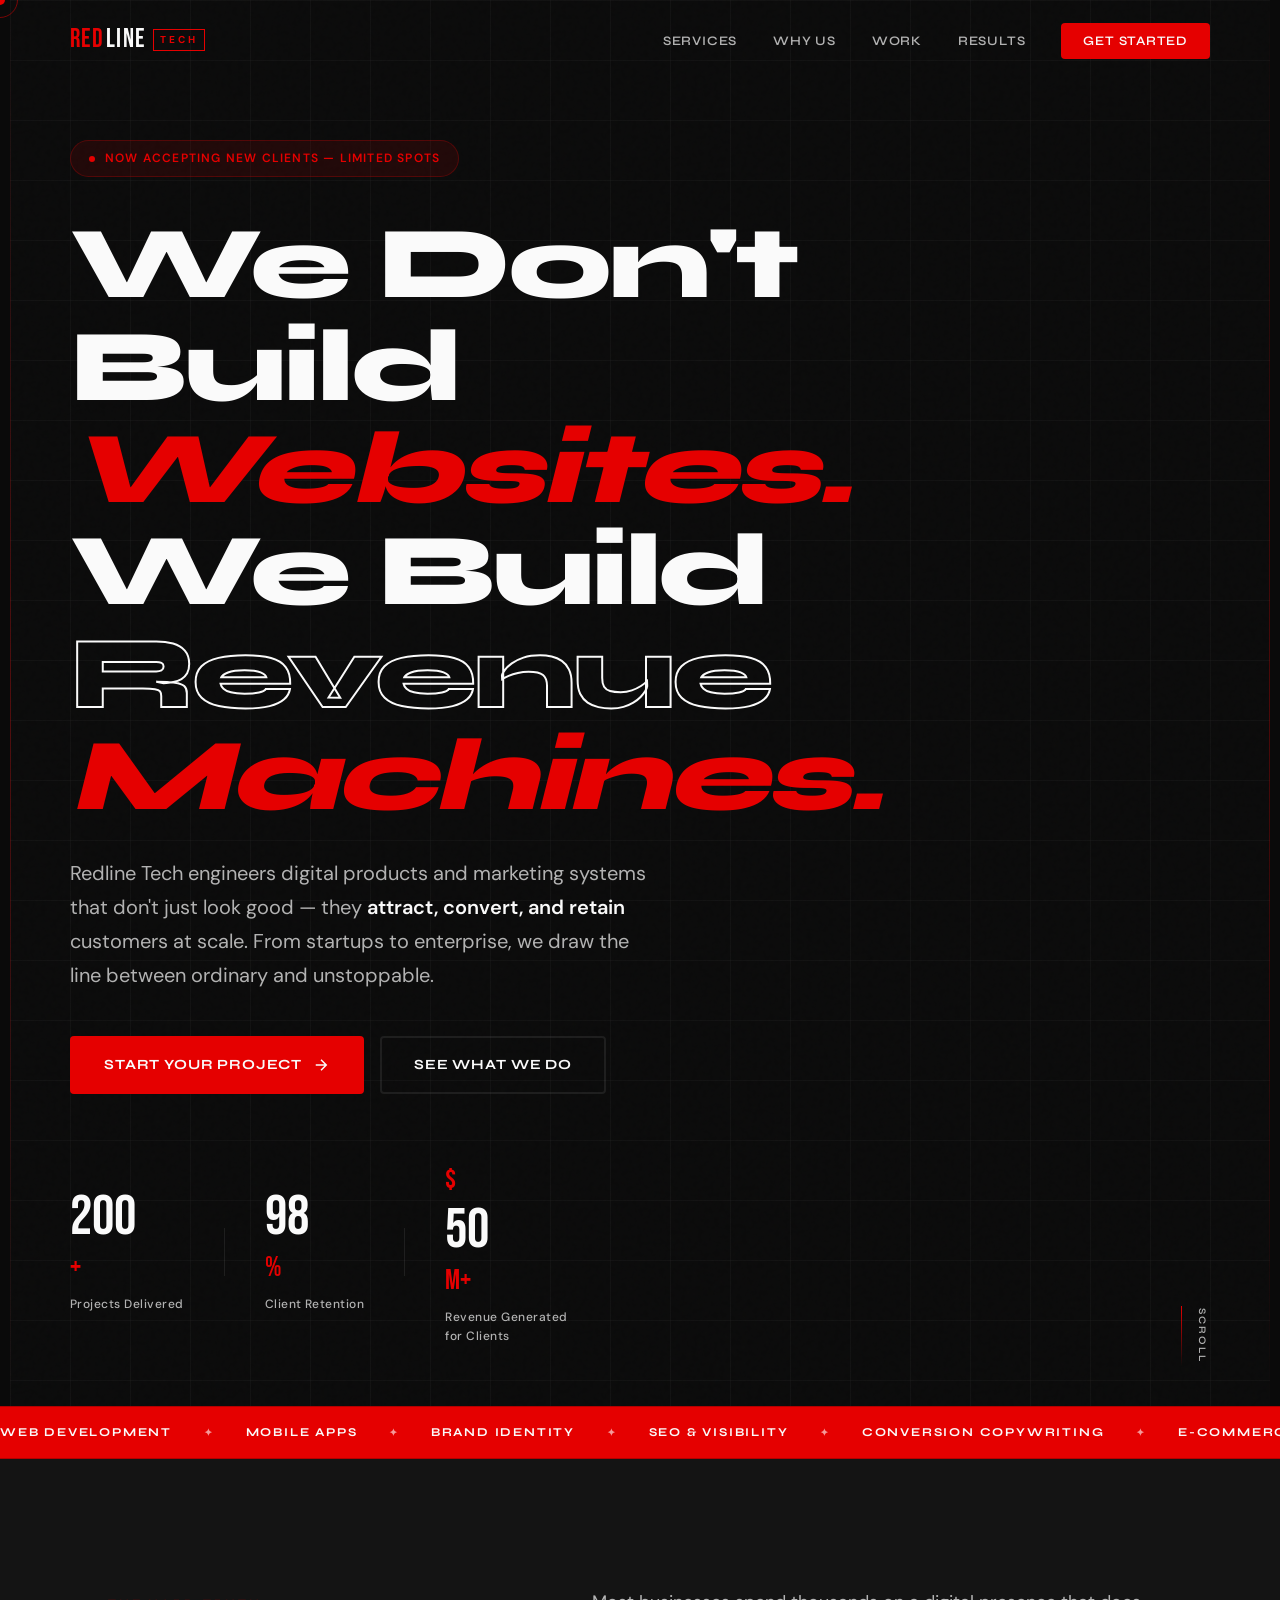
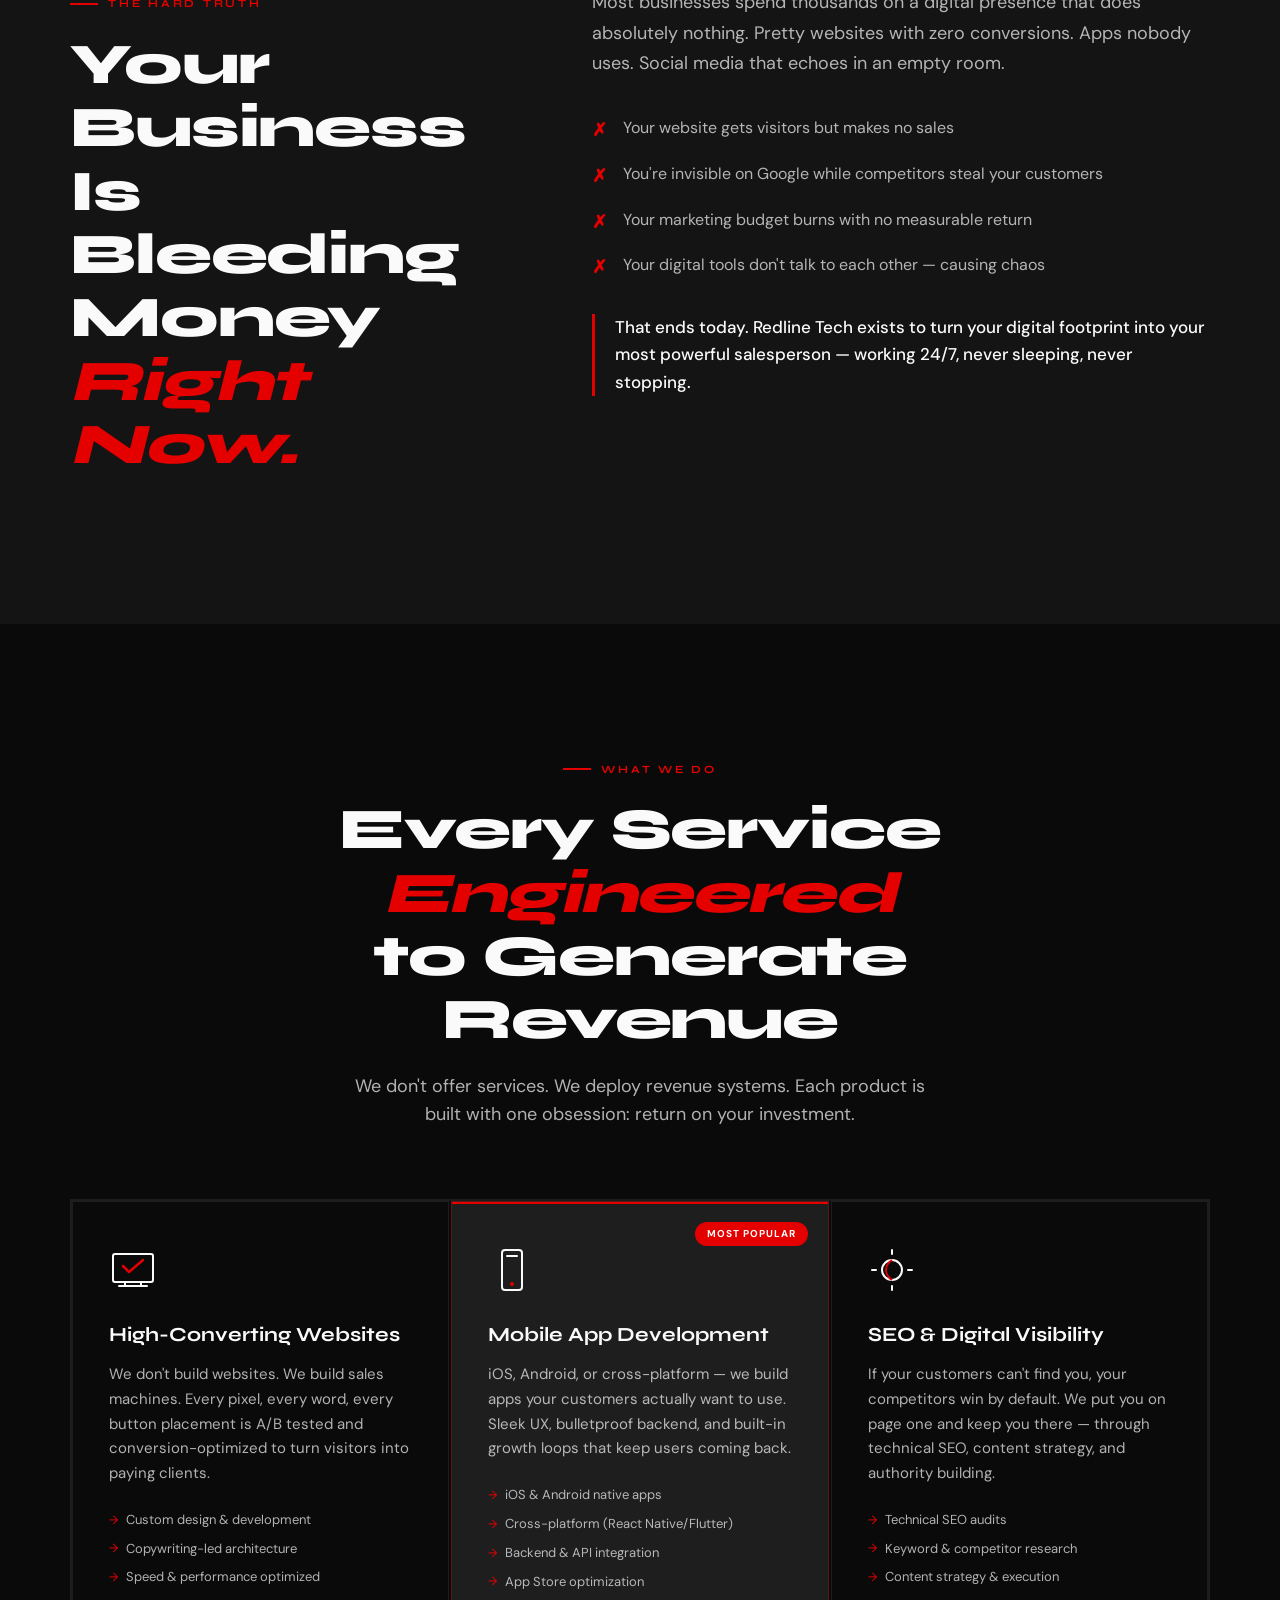
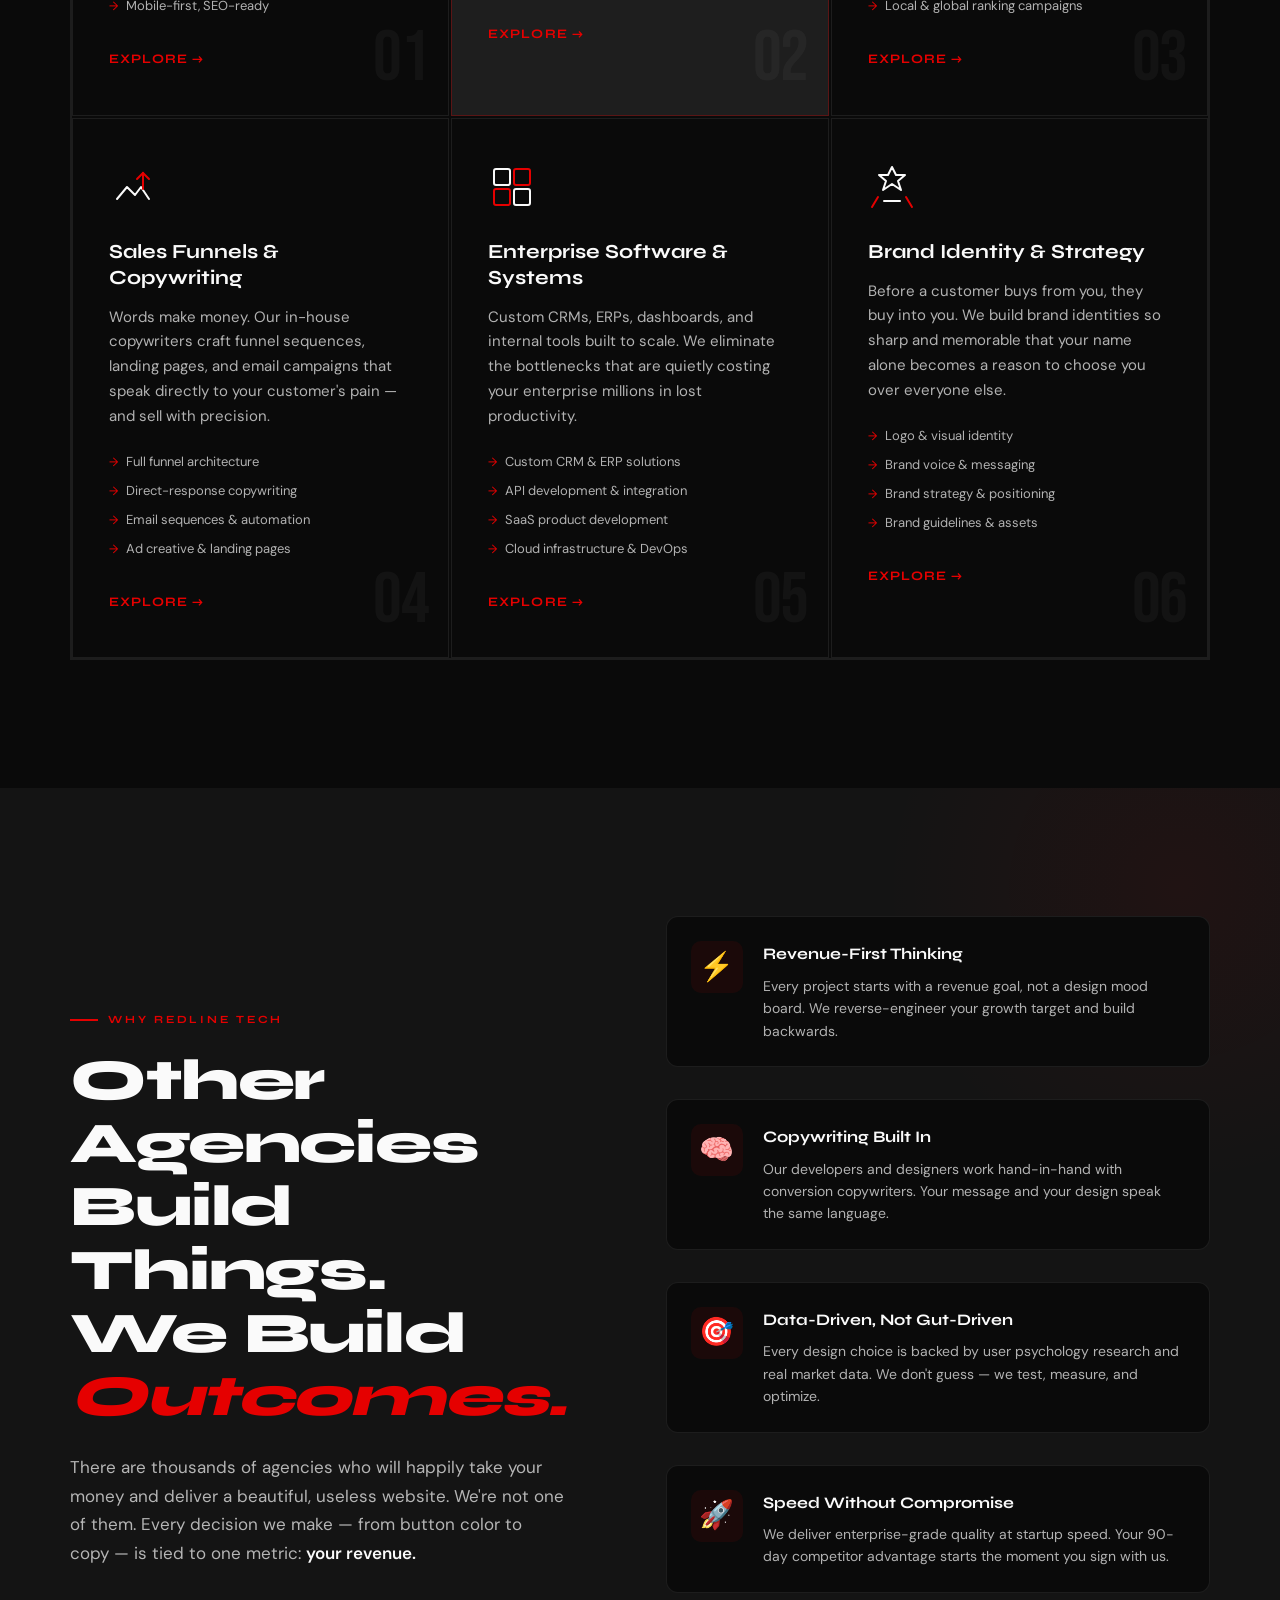
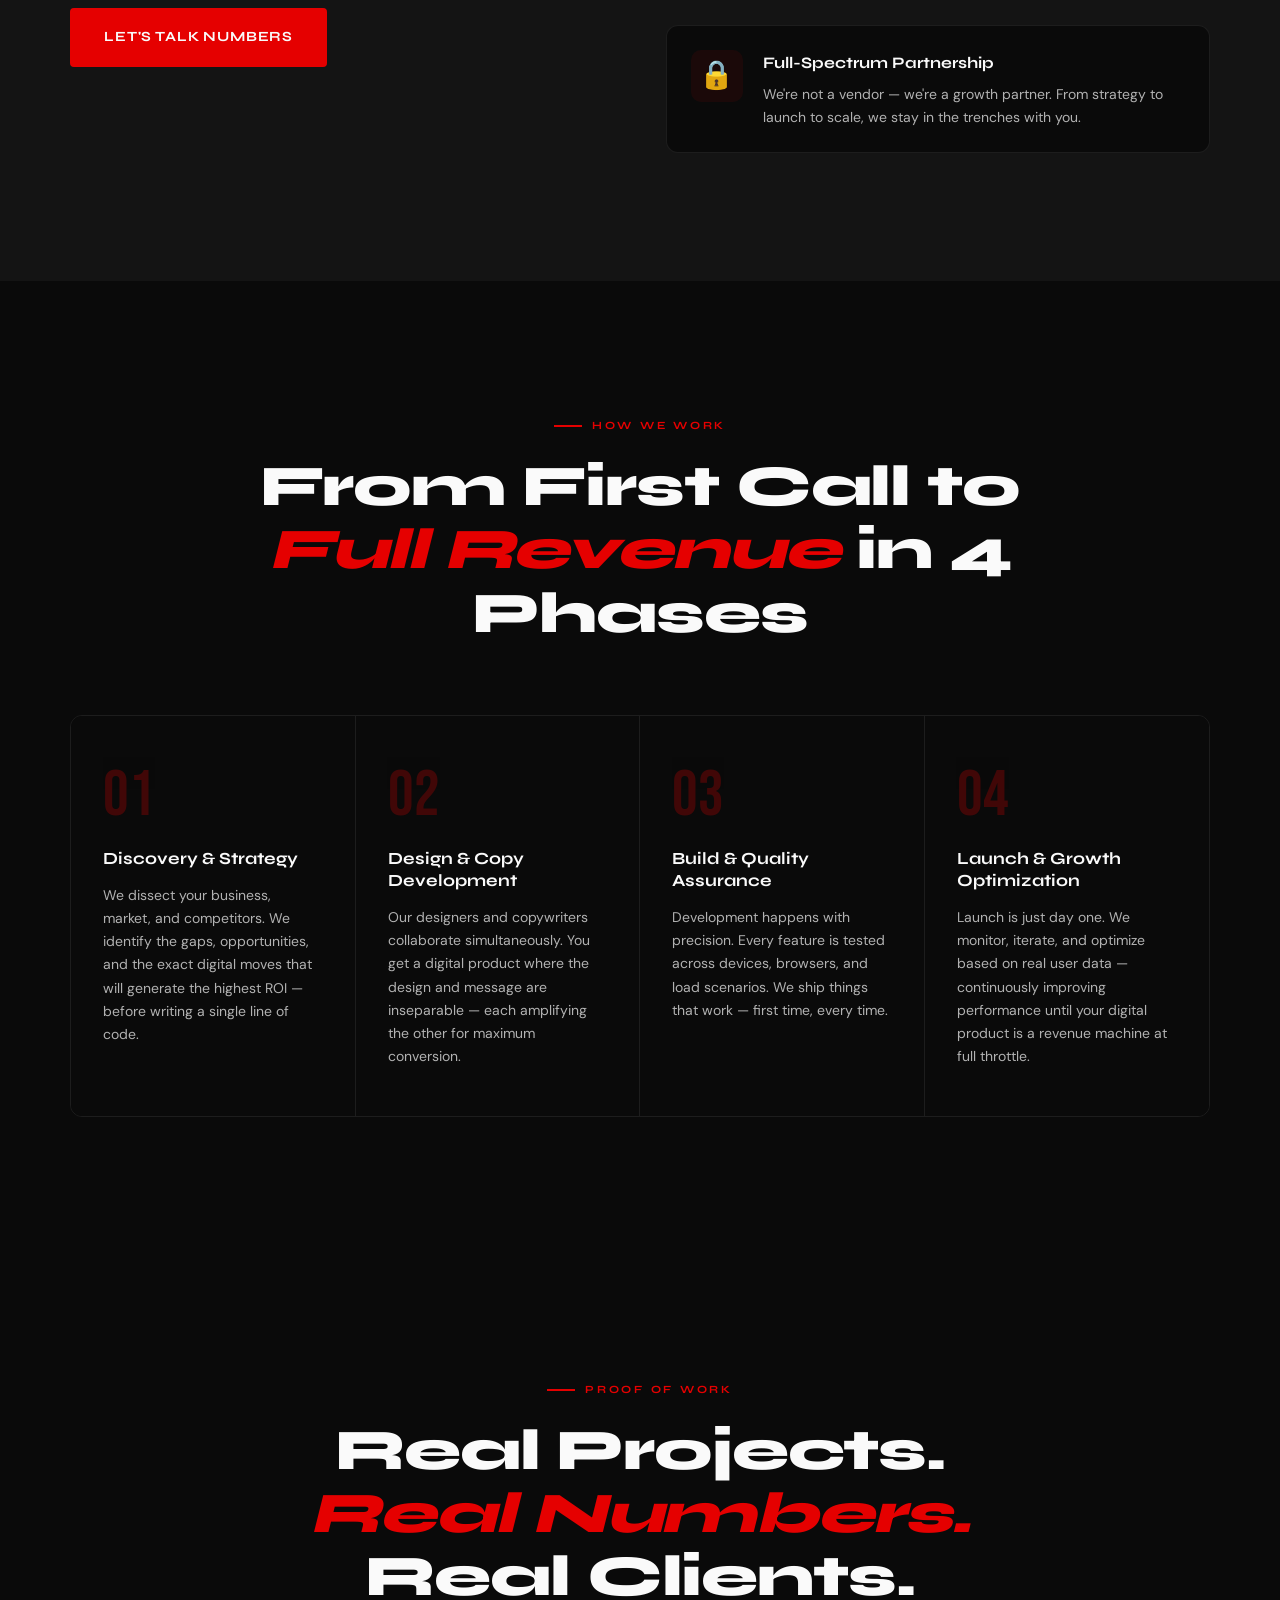
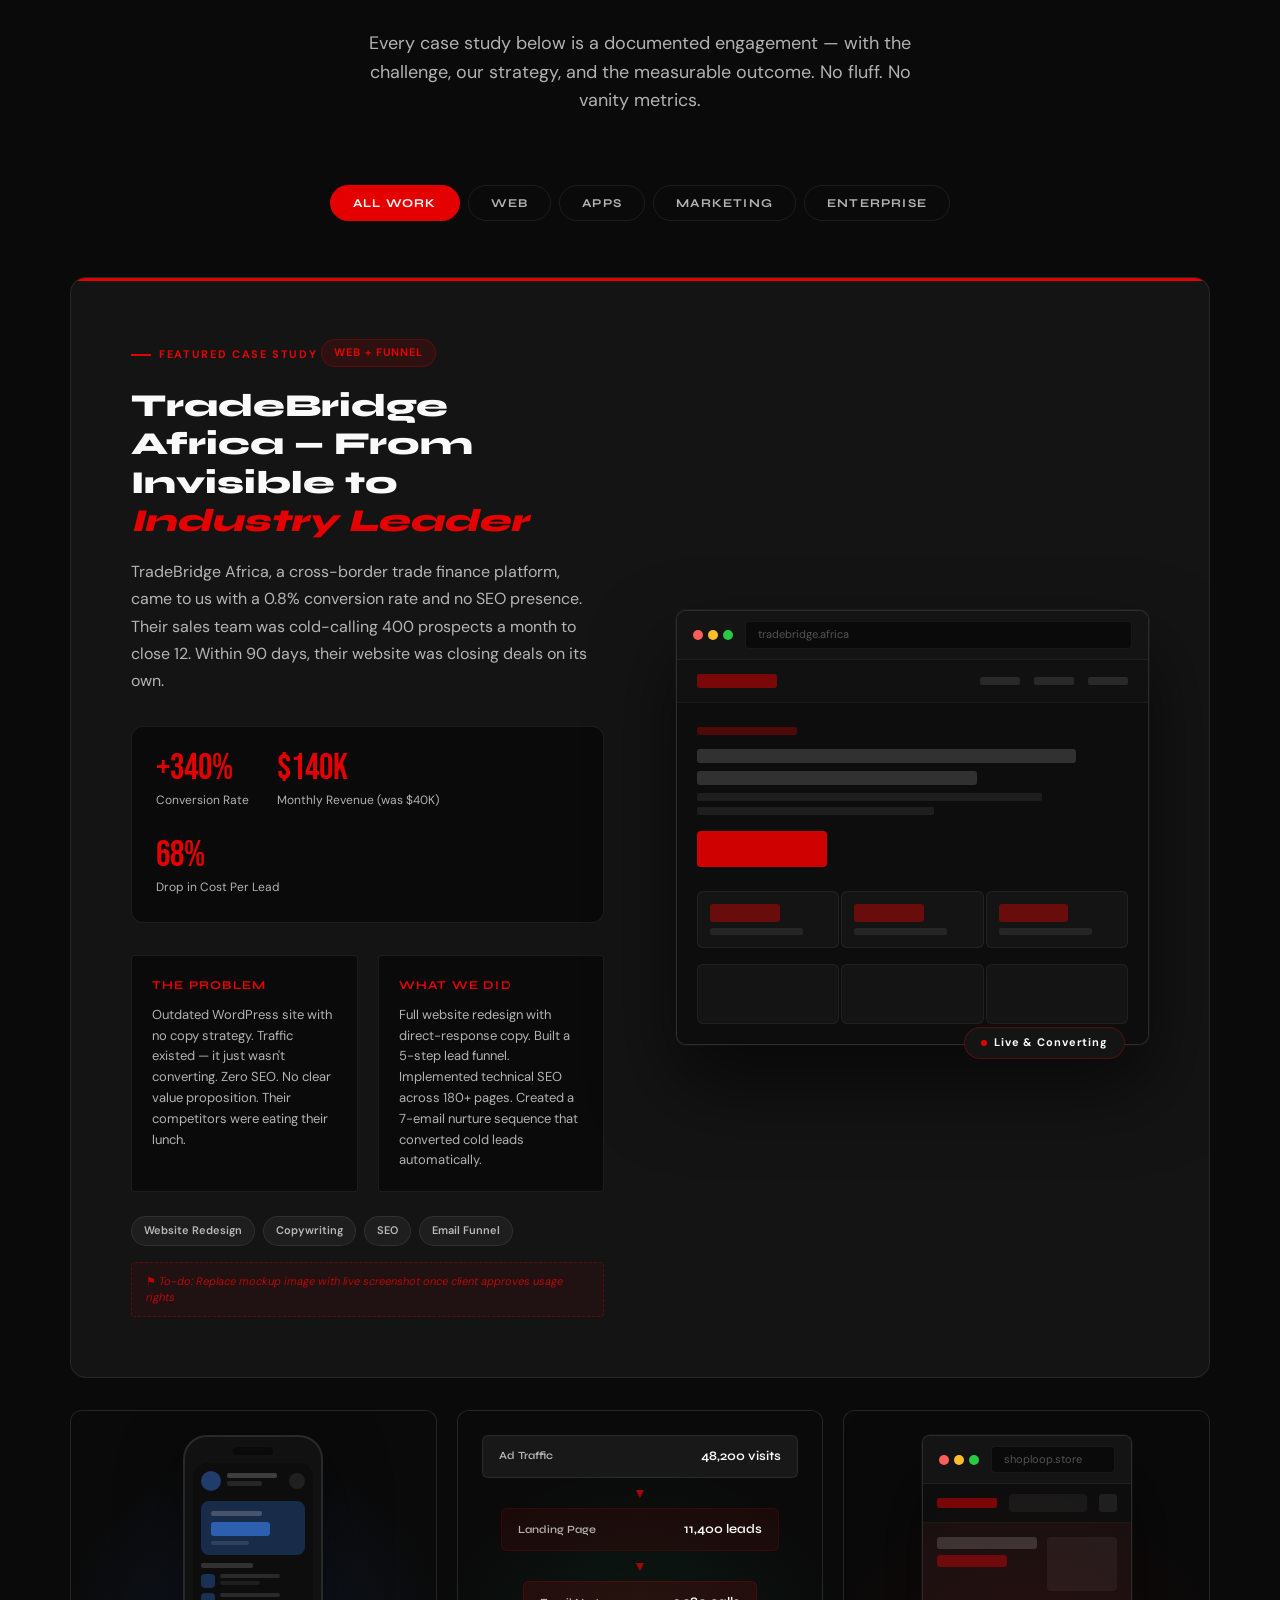
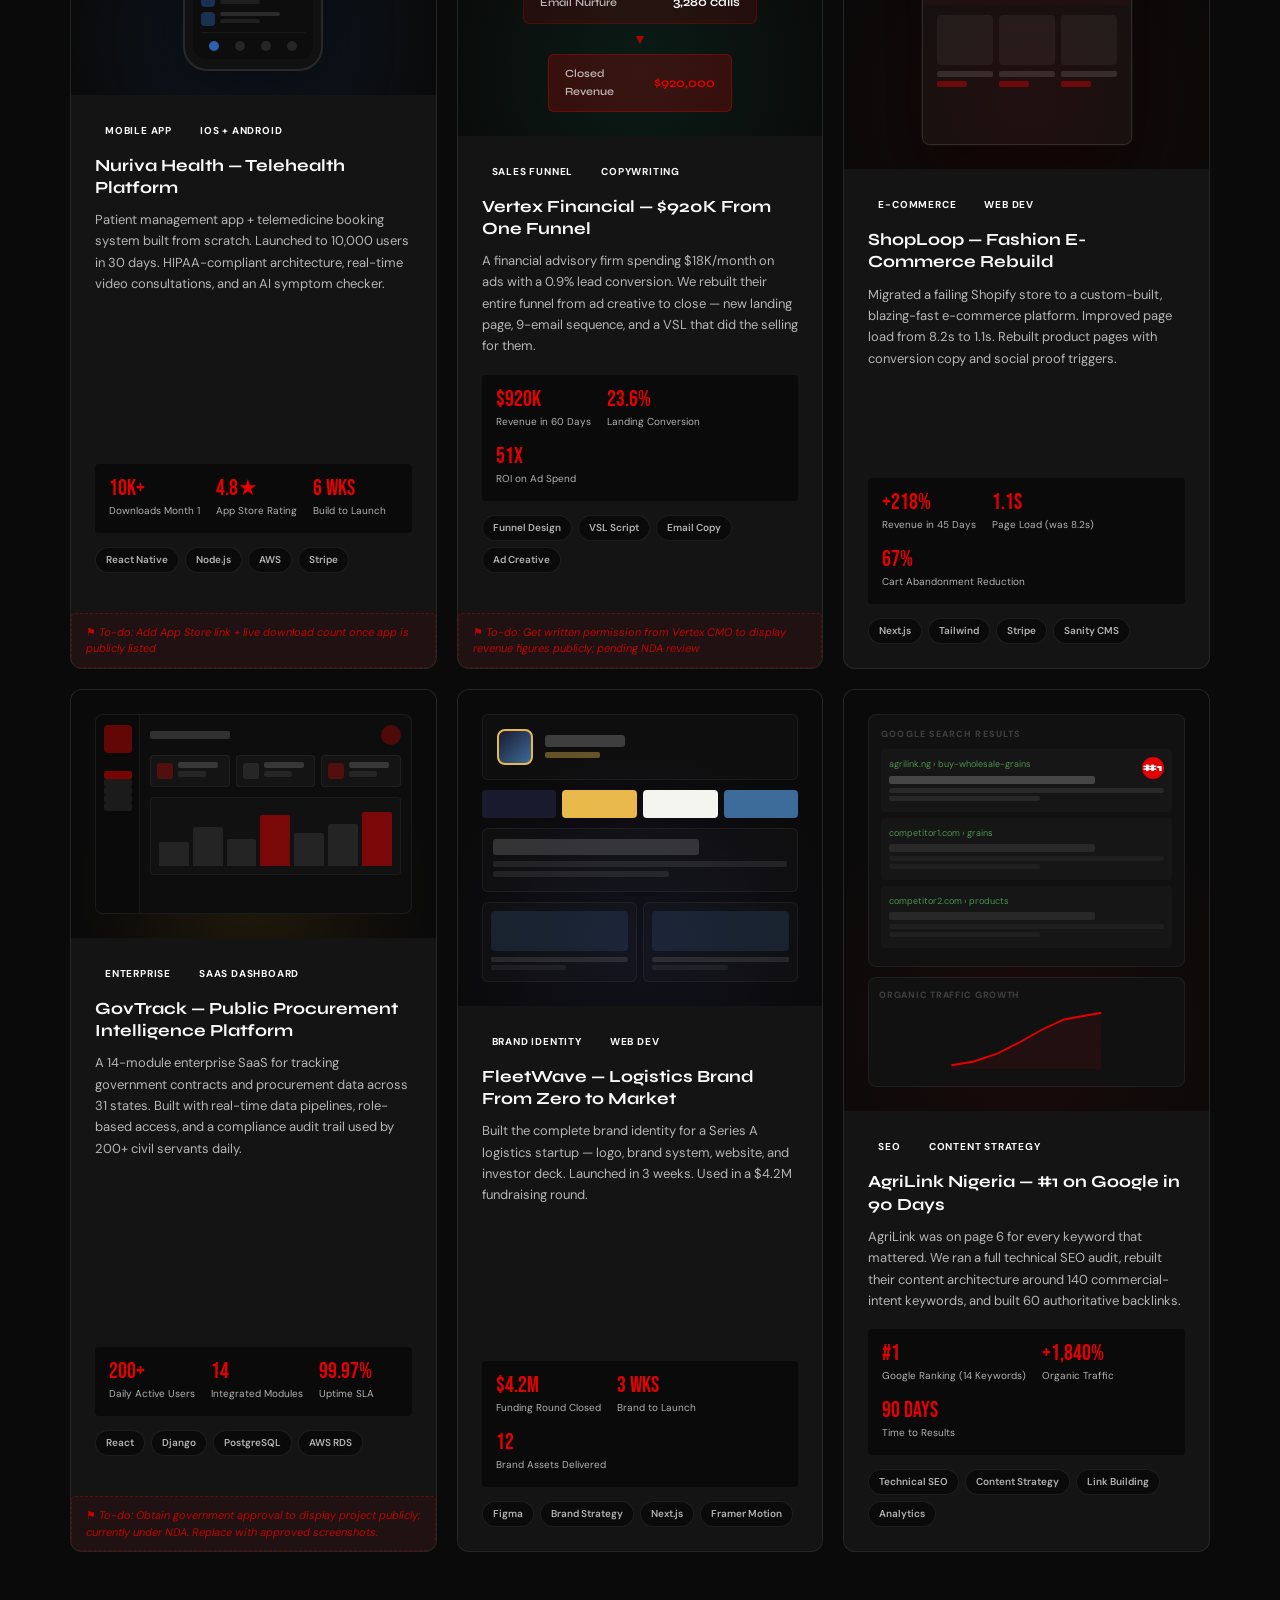
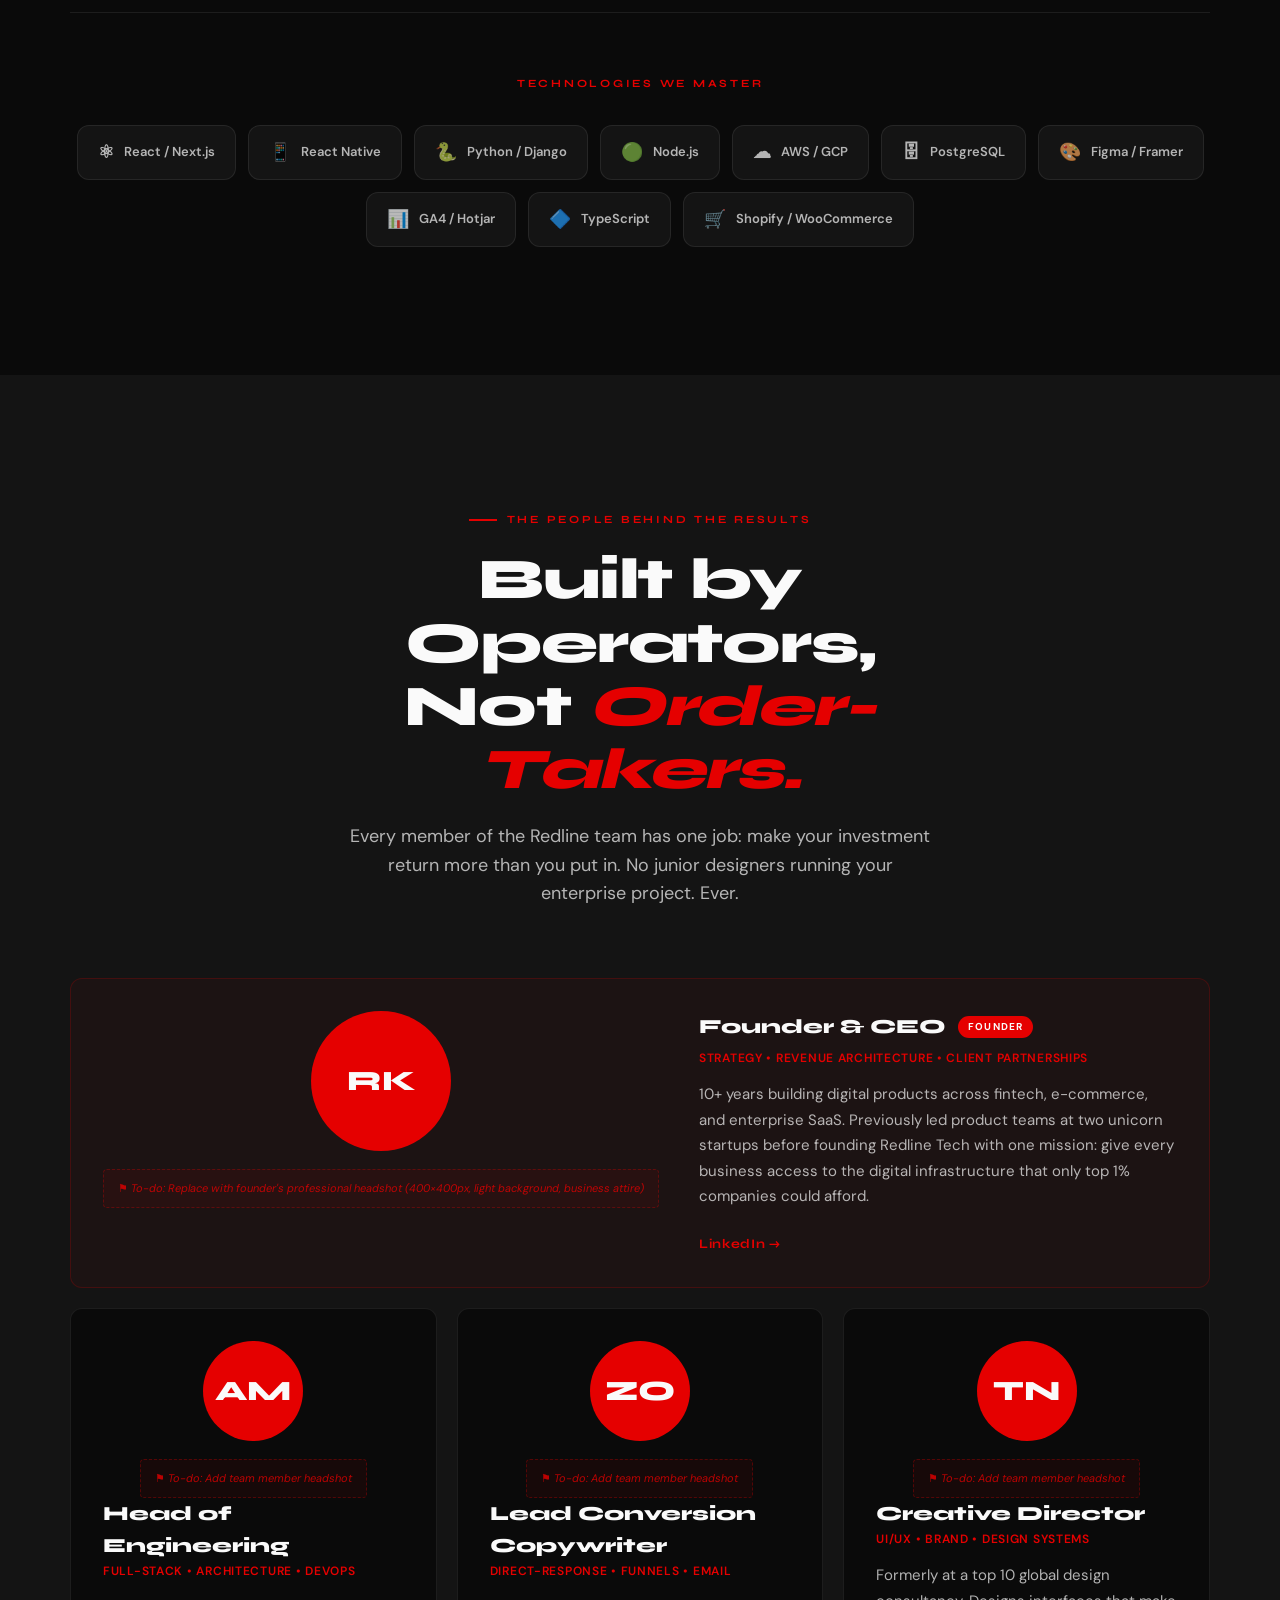
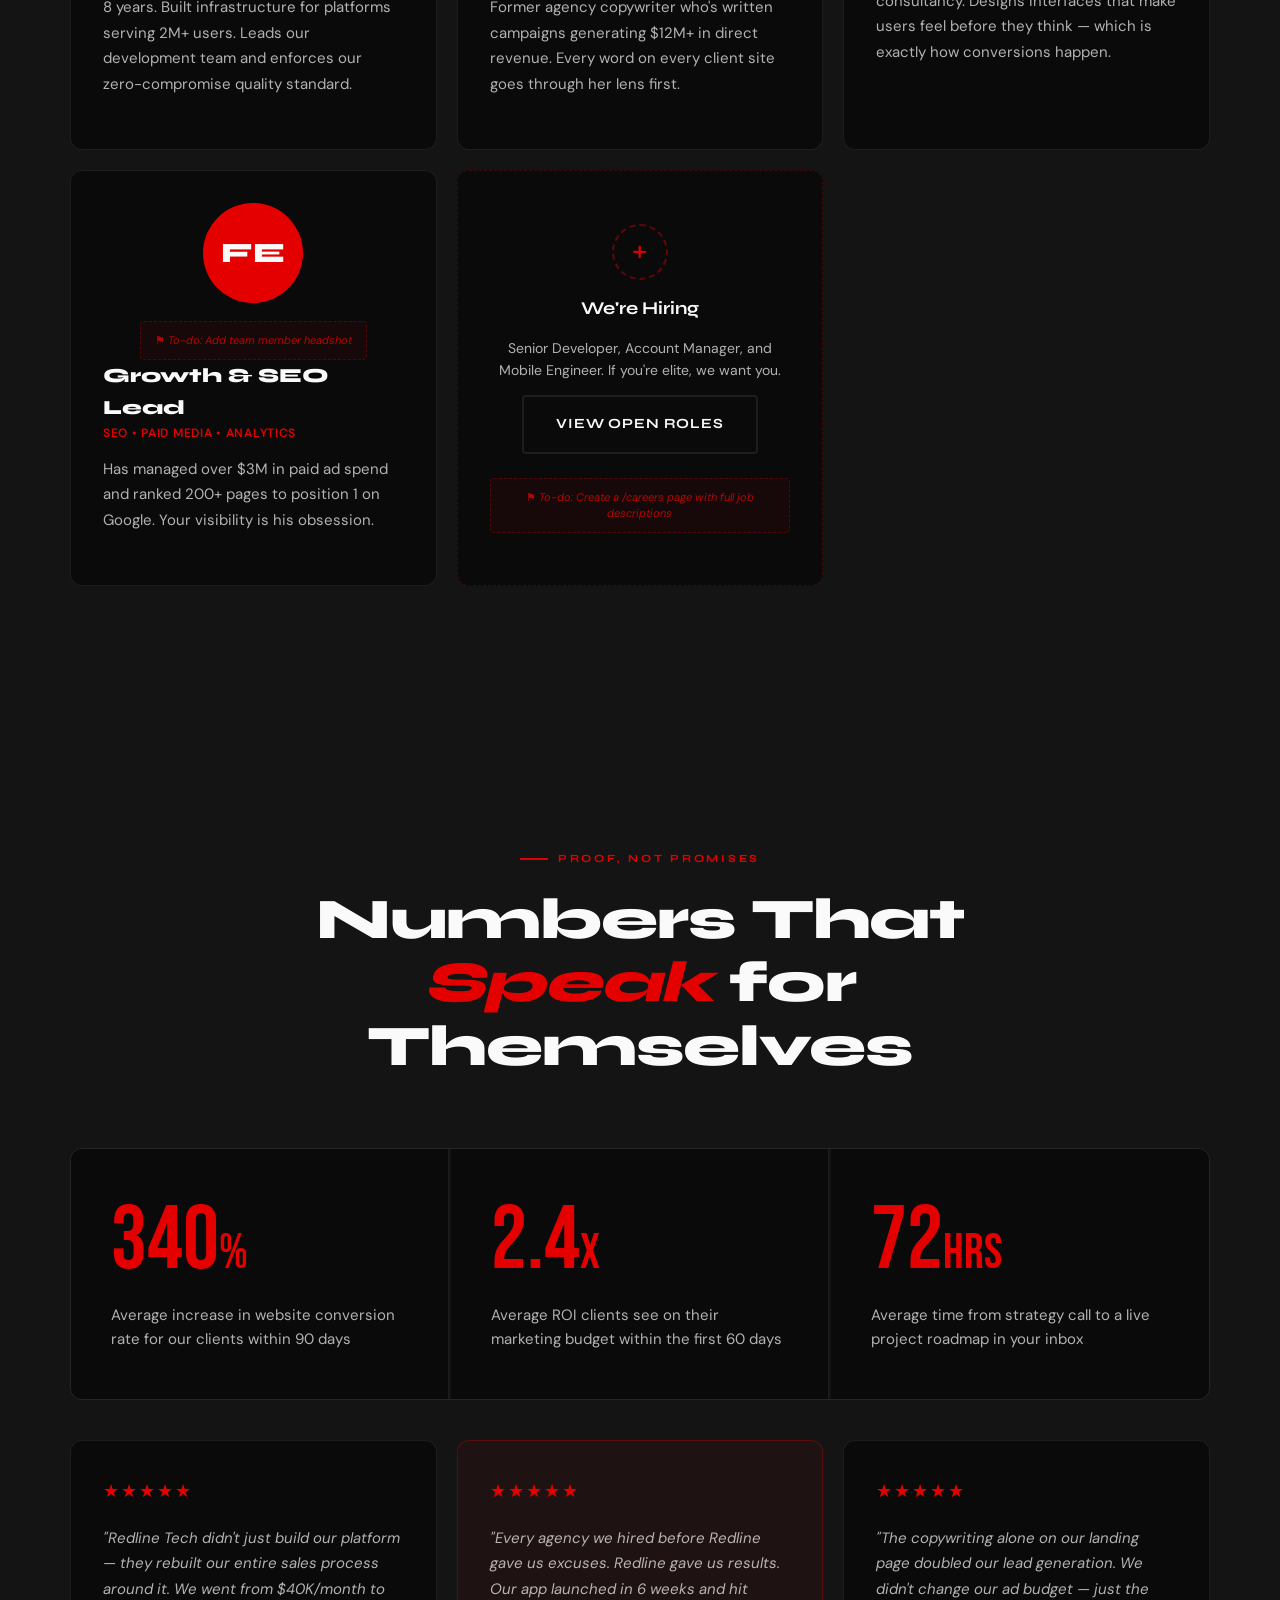
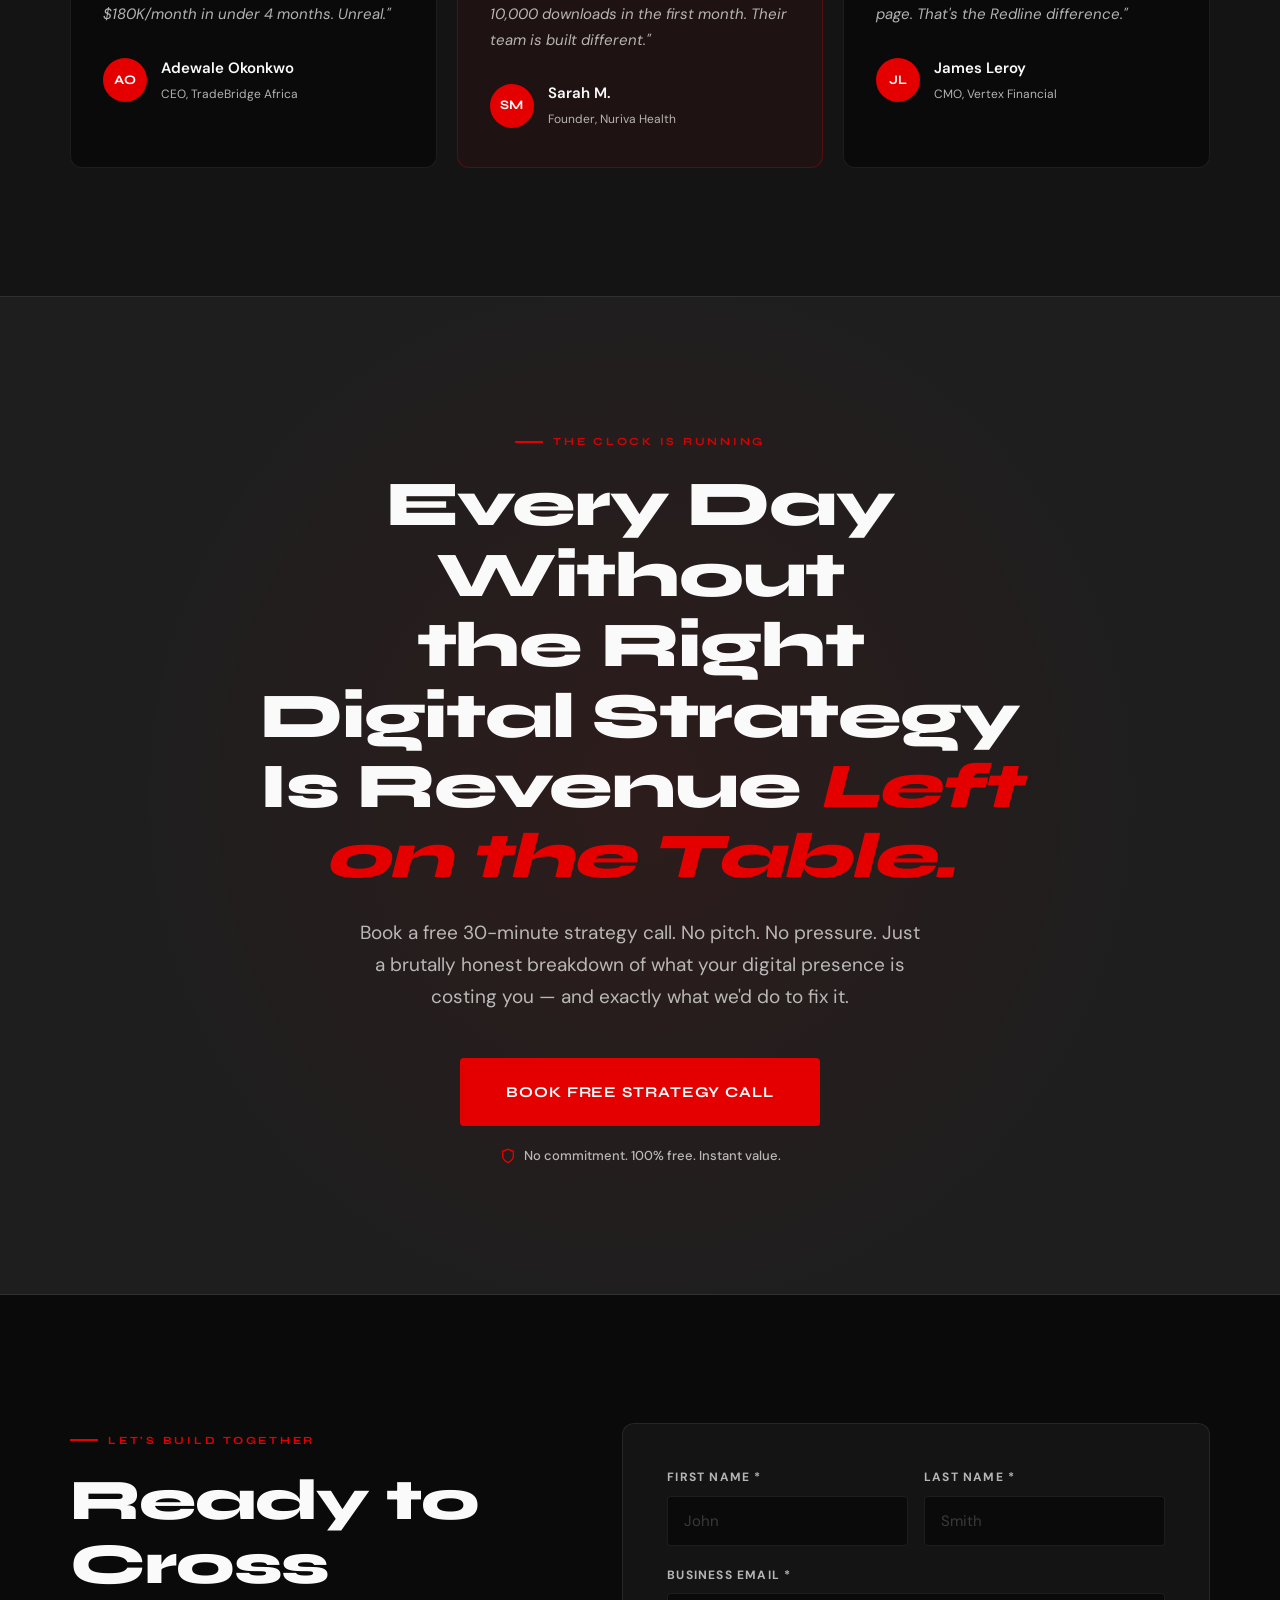
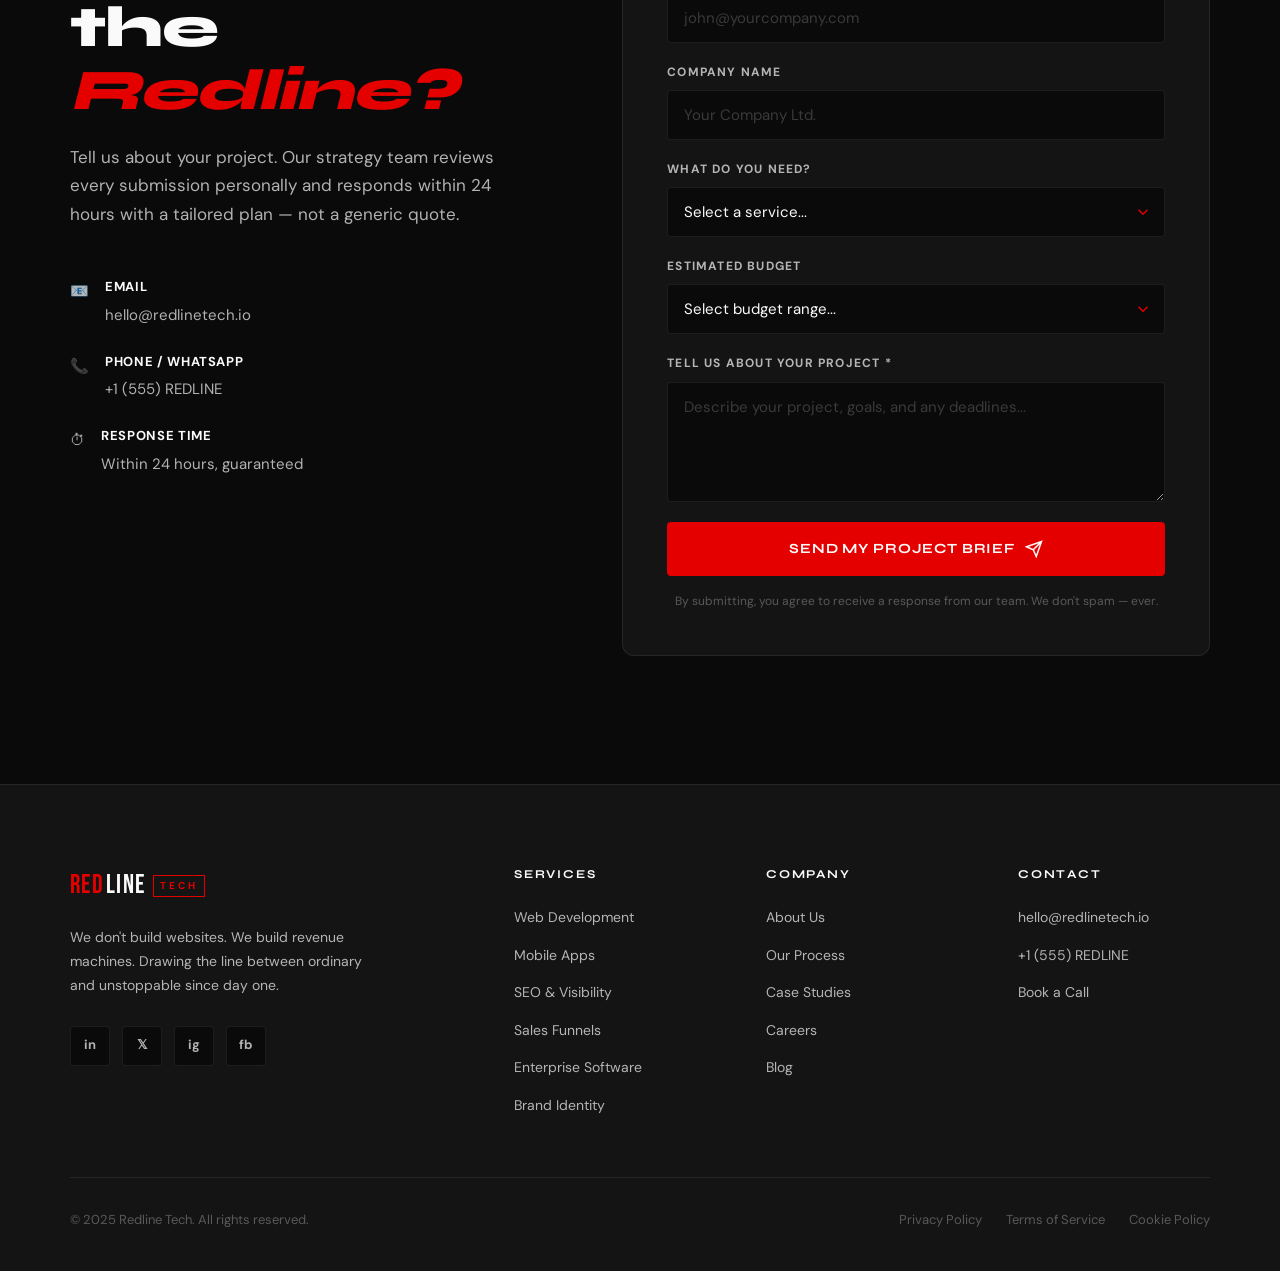
==== commit dd605fae: "Add files via upload" ====
--- a/index (1).html
+++ b/index (1).html
@@ -30,7 +30,7 @@
       <ul class="nav-links" id="navLinks">
         <li><a href="#services">Services</a></li>
         <li><a href="#why">Why Us</a></li>
-        <li><a href="#process">Process</a></li>
+        <li><a href="#portfolio">Work</a></li>
         <li><a href="#results">Results</a></li>
         <li><a href="#contact" class="nav-cta">Get Started</a></li>
       </ul>
@@ -398,6 +398,509 @@
     </div>
   </section>
 
+  <!-- ═══════════════════════════════════════════
+       PORTFOLIO / CASE STUDIES
+  ═══════════════════════════════════════════ -->
+  <section class="portfolio-section" id="portfolio">
+    <div class="container">
+      <div class="section-header">
+        <span class="section-label">Proof of Work</span>
+        <h2 class="section-headline">Real Projects.<br/><em class="red-italic">Real Numbers.</em><br/>Real Clients.</h2>
+        <p class="section-sub">Every case study below is a documented engagement — with the challenge, our strategy, and the measurable outcome. No fluff. No vanity metrics.</p>
+      </div>
+
+      <!-- PORTFOLIO FILTER TABS -->
+      <div class="portfolio-filters">
+        <button class="pf-tab active" data-filter="all">All Work</button>
+        <button class="pf-tab" data-filter="web">Web</button>
+        <button class="pf-tab" data-filter="app">Apps</button>
+        <button class="pf-tab" data-filter="marketing">Marketing</button>
+        <button class="pf-tab" data-filter="enterprise">Enterprise</button>
+      </div>
+
+      <!-- FEATURED CASE STUDY -->
+      <div class="case-study-featured">
+        <div class="csf-left">
+          <span class="cs-tag">Featured Case Study</span>
+          <span class="cs-category web">Web + Funnel</span>
+          <h3>TradeBridge Africa — From Invisible to <em class="red-italic">Industry Leader</em></h3>
+          <p class="csf-summary">TradeBridge Africa, a cross-border trade finance platform, came to us with a 0.8% conversion rate and no SEO presence. Their sales team was cold-calling 400 prospects a month to close 12. Within 90 days, their website was closing deals on its own.</p>
+
+          <div class="cs-metrics">
+            <div class="cs-metric">
+              <span class="csm-num">+340%</span>
+              <span class="csm-label">Conversion Rate</span>
+            </div>
+            <div class="cs-metric">
+              <span class="csm-num">$140K</span>
+              <span class="csm-label">Monthly Revenue (was $40K)</span>
+            </div>
+            <div class="cs-metric">
+              <span class="csm-num">68%</span>
+              <span class="csm-label">Drop in Cost Per Lead</span>
+            </div>
+          </div>
+
+          <div class="cs-challenge-solution">
+            <div class="cs-block">
+              <h5>The Problem</h5>
+              <p>Outdated WordPress site with no copy strategy. Traffic existed — it just wasn't converting. Zero SEO. No clear value proposition. Their competitors were eating their lunch.</p>
+            </div>
+            <div class="cs-block">
+              <h5>What We Did</h5>
+              <p>Full website redesign with direct-response copy. Built a 5-step lead funnel. Implemented technical SEO across 180+ pages. Created a 7-email nurture sequence that converted cold leads automatically.</p>
+            </div>
+          </div>
+
+          <div class="cs-tags-row">
+            <span>Website Redesign</span><span>Copywriting</span><span>SEO</span><span>Email Funnel</span>
+          </div>
+          <div class="cs-todo-flag">⚑ <em>To-do: Replace mockup image with live screenshot once client approves usage rights</em></div>
+        </div>
+        <div class="csf-right">
+          <div class="csf-mockup" data-project="tradebridge">
+            <div class="mockup-browser">
+              <div class="browser-bar">
+                <div class="browser-dots"><span></span><span></span><span></span></div>
+                <div class="browser-url">tradebridge.africa</div>
+              </div>
+              <div class="mockup-screen tb-screen">
+                <div class="ms-hero-bar">
+                  <div class="ms-logo-placeholder"></div>
+                  <div class="ms-nav-items"><span></span><span></span><span></span></div>
+                </div>
+                <div class="ms-headline-block">
+                  <div class="ms-tag-line"></div>
+                  <div class="ms-h1-line long"></div>
+                  <div class="ms-h1-line medium"></div>
+                  <div class="ms-body-line"></div>
+                  <div class="ms-body-line short"></div>
+                  <div class="ms-cta-btn"></div>
+                </div>
+                <div class="ms-stats-row">
+                  <div class="ms-stat-box"><div class="ms-stat-num"></div><div class="ms-stat-label"></div></div>
+                  <div class="ms-stat-box"><div class="ms-stat-num"></div><div class="ms-stat-label"></div></div>
+                  <div class="ms-stat-box"><div class="ms-stat-num"></div><div class="ms-stat-label"></div></div>
+                </div>
+                <div class="ms-cards-row">
+                  <div class="ms-card"></div>
+                  <div class="ms-card"></div>
+                  <div class="ms-card"></div>
+                </div>
+              </div>
+            </div>
+            <div class="mockup-badge">
+              <span class="mb-dot"></span> Live & Converting
+            </div>
+          </div>
+        </div>
+      </div>
+
+      <!-- PORTFOLIO GRID -->
+      <div class="portfolio-grid">
+
+        <!-- PROJECT 2: NURIVA HEALTH APP -->
+        <div class="portfolio-card" data-category="app">
+          <div class="pc-mockup app-mockup" data-project="nuriva">
+            <div class="phone-frame">
+              <div class="phone-notch"></div>
+              <div class="phone-screen nuriva-screen">
+                <div class="ps-topbar">
+                  <div class="ps-avatar"></div>
+                  <div class="ps-greeting"><div></div><div class="short"></div></div>
+                  <div class="ps-icon"></div>
+                </div>
+                <div class="ps-card-big nuriva-card">
+                  <div class="ps-card-label"></div>
+                  <div class="ps-card-num"></div>
+                  <div class="ps-card-sub"></div>
+                </div>
+                <div class="ps-list-title"></div>
+                <div class="ps-list-item"><div class="psi-icon nuriva-icon"></div><div class="psi-text"><div></div><div class="short"></div></div></div>
+                <div class="ps-list-item"><div class="psi-icon nuriva-icon"></div><div class="psi-text"><div></div><div class="short"></div></div></div>
+                <div class="ps-list-item"><div class="psi-icon nuriva-icon"></div><div class="psi-text"><div></div><div class="short"></div></div></div>
+                <div class="ps-bottom-nav">
+                  <span class="active-dot"></span><span></span><span></span><span></span>
+                </div>
+              </div>
+            </div>
+            <div class="pc-glow nuriva-glow"></div>
+          </div>
+          <div class="pc-info">
+            <div class="pc-tags">
+              <span class="pc-category app">Mobile App</span>
+              <span class="pc-category">iOS + Android</span>
+            </div>
+            <h4>Nuriva Health — Telehealth Platform</h4>
+            <p>Patient management app + telemedicine booking system built from scratch. Launched to 10,000 users in 30 days. HIPAA-compliant architecture, real-time video consultations, and an AI symptom checker.</p>
+            <div class="pc-results">
+              <div class="pcr-item"><span>10K+</span><em>Downloads Month 1</em></div>
+              <div class="pcr-item"><span>4.8★</span><em>App Store Rating</em></div>
+              <div class="pcr-item"><span>6 wks</span><em>Build to Launch</em></div>
+            </div>
+            <div class="pc-stack">
+              <span>React Native</span><span>Node.js</span><span>AWS</span><span>Stripe</span>
+            </div>
+          </div>
+          <div class="cs-todo-flag">⚑ <em>To-do: Add App Store link + live download count once app is publicly listed</em></div>
+        </div>
+
+        <!-- PROJECT 3: VERTEX FINANCIAL -->
+        <div class="portfolio-card" data-category="marketing">
+          <div class="pc-mockup funnel-mockup" data-project="vertex">
+            <div class="funnel-visual">
+              <div class="funnel-stage fs-1">
+                <span class="fs-label">Ad Traffic</span>
+                <span class="fs-num">48,200 visits</span>
+              </div>
+              <div class="funnel-arrow">▼</div>
+              <div class="funnel-stage fs-2">
+                <span class="fs-label">Landing Page</span>
+                <span class="fs-num">11,400 leads</span>
+              </div>
+              <div class="funnel-arrow">▼</div>
+              <div class="funnel-stage fs-3">
+                <span class="fs-label">Email Nurture</span>
+                <span class="fs-num">3,280 calls</span>
+              </div>
+              <div class="funnel-arrow">▼</div>
+              <div class="funnel-stage fs-4">
+                <span class="fs-label">Closed Revenue</span>
+                <span class="fs-num red-text">$920,000</span>
+              </div>
+            </div>
+            <div class="pc-glow vertex-glow"></div>
+          </div>
+          <div class="pc-info">
+            <div class="pc-tags">
+              <span class="pc-category marketing">Sales Funnel</span>
+              <span class="pc-category">Copywriting</span>
+            </div>
+            <h4>Vertex Financial — $920K From One Funnel</h4>
+            <p>A financial advisory firm spending $18K/month on ads with a 0.9% lead conversion. We rebuilt their entire funnel from ad creative to close — new landing page, 9-email sequence, and a VSL that did the selling for them.</p>
+            <div class="pc-results">
+              <div class="pcr-item"><span>$920K</span><em>Revenue in 60 Days</em></div>
+              <div class="pcr-item"><span>23.6%</span><em>Landing Conversion</em></div>
+              <div class="pcr-item"><span>51x</span><em>ROI on Ad Spend</em></div>
+            </div>
+            <div class="pc-stack">
+              <span>Funnel Design</span><span>VSL Script</span><span>Email Copy</span><span>Ad Creative</span>
+            </div>
+          </div>
+          <div class="cs-todo-flag">⚑ <em>To-do: Get written permission from Vertex CMO to display revenue figures publicly; pending NDA review</em></div>
+        </div>
+
+        <!-- PROJECT 4: SHOPLOOP E-COMMERCE -->
+        <div class="portfolio-card" data-category="web">
+          <div class="pc-mockup ecom-mockup" data-project="shoploop">
+            <div class="mockup-browser small-browser">
+              <div class="browser-bar">
+                <div class="browser-dots"><span></span><span></span><span></span></div>
+                <div class="browser-url">shoploop.store</div>
+              </div>
+              <div class="mockup-screen ecom-screen">
+                <div class="ecom-header">
+                  <div class="ecom-logo"></div>
+                  <div class="ecom-search"></div>
+                  <div class="ecom-cart"></div>
+                </div>
+                <div class="ecom-hero">
+                  <div class="ecom-hero-text"><div></div><div class="short"></div></div>
+                  <div class="ecom-hero-img"></div>
+                </div>
+                <div class="ecom-products">
+                  <div class="ecom-product"><div class="ep-img"></div><div class="ep-info"><div></div><div class="short red-bar"></div></div></div>
+                  <div class="ecom-product"><div class="ep-img"></div><div class="ep-info"><div></div><div class="short red-bar"></div></div></div>
+                  <div class="ecom-product"><div class="ep-img"></div><div class="ep-info"><div></div><div class="short red-bar"></div></div></div>
+                </div>
+              </div>
+            </div>
+            <div class="pc-glow shoploop-glow"></div>
+          </div>
+          <div class="pc-info">
+            <div class="pc-tags">
+              <span class="pc-category web">E-Commerce</span>
+              <span class="pc-category">Web Dev</span>
+            </div>
+            <h4>ShopLoop — Fashion E-Commerce Rebuild</h4>
+            <p>Migrated a failing Shopify store to a custom-built, blazing-fast e-commerce platform. Improved page load from 8.2s to 1.1s. Rebuilt product pages with conversion copy and social proof triggers.</p>
+            <div class="pc-results">
+              <div class="pcr-item"><span>+218%</span><em>Revenue in 45 Days</em></div>
+              <div class="pcr-item"><span>1.1s</span><em>Page Load (was 8.2s)</em></div>
+              <div class="pcr-item"><span>67%</span><em>Cart Abandonment Reduction</em></div>
+            </div>
+            <div class="pc-stack">
+              <span>Next.js</span><span>Tailwind</span><span>Stripe</span><span>Sanity CMS</span>
+            </div>
+          </div>
+        </div>
+
+        <!-- PROJECT 5: GOVTRACK ENTERPRISE -->
+        <div class="portfolio-card" data-category="enterprise">
+          <div class="pc-mockup dashboard-mockup" data-project="govtrack">
+            <div class="dashboard-ui">
+              <div class="dash-sidebar">
+                <div class="dash-logo-sm"></div>
+                <div class="dash-nav-items">
+                  <div class="dash-nav-item active-nav"></div>
+                  <div class="dash-nav-item"></div>
+                  <div class="dash-nav-item"></div>
+                  <div class="dash-nav-item"></div>
+                  <div class="dash-nav-item"></div>
+                </div>
+              </div>
+              <div class="dash-main">
+                <div class="dash-topbar">
+                  <div class="dash-title"></div>
+                  <div class="dash-user"></div>
+                </div>
+                <div class="dash-kpis">
+                  <div class="dash-kpi"><div class="dkpi-icon red-bg"></div><div class="dkpi-data"><div></div><div class="short"></div></div></div>
+                  <div class="dash-kpi"><div class="dkpi-icon dark-bg"></div><div class="dkpi-data"><div></div><div class="short"></div></div></div>
+                  <div class="dash-kpi"><div class="dkpi-icon red-bg"></div><div class="dkpi-data"><div></div><div class="short"></div></div></div>
+                </div>
+                <div class="dash-chart">
+                  <div class="chart-bars">
+                    <div class="cb" style="height:40%"></div>
+                    <div class="cb" style="height:65%"></div>
+                    <div class="cb" style="height:45%"></div>
+                    <div class="cb red-cb" style="height:85%"></div>
+                    <div class="cb" style="height:55%"></div>
+                    <div class="cb" style="height:70%"></div>
+                    <div class="cb red-cb" style="height:90%"></div>
+                  </div>
+                </div>
+              </div>
+            </div>
+            <div class="pc-glow gov-glow"></div>
+          </div>
+          <div class="pc-info">
+            <div class="pc-tags">
+              <span class="pc-category enterprise">Enterprise</span>
+              <span class="pc-category">SaaS Dashboard</span>
+            </div>
+            <h4>GovTrack — Public Procurement Intelligence Platform</h4>
+            <p>A 14-module enterprise SaaS for tracking government contracts and procurement data across 31 states. Built with real-time data pipelines, role-based access, and a compliance audit trail used by 200+ civil servants daily.</p>
+            <div class="pc-results">
+              <div class="pcr-item"><span>200+</span><em>Daily Active Users</em></div>
+              <div class="pcr-item"><span>14</span><em>Integrated Modules</em></div>
+              <div class="pcr-item"><span>99.97%</span><em>Uptime SLA</em></div>
+            </div>
+            <div class="pc-stack">
+              <span>React</span><span>Django</span><span>PostgreSQL</span><span>AWS RDS</span>
+            </div>
+          </div>
+          <div class="cs-todo-flag">⚑ <em>To-do: Obtain government approval to display project publicly; currently under NDA. Replace with approved screenshots.</em></div>
+        </div>
+
+        <!-- PROJECT 6: FLEETWAVE BRAND -->
+        <div class="portfolio-card" data-category="web">
+          <div class="pc-mockup brand-mockup" data-project="fleetwave">
+            <div class="brand-showcase">
+              <div class="brand-logo-display">
+                <div class="bld-mark"></div>
+                <div class="bld-wordmark">
+                  <div class="bld-name"></div>
+                  <div class="bld-tagline"></div>
+                </div>
+              </div>
+              <div class="brand-colors">
+                <div class="bc-swatch" style="background:#1A1A2E"></div>
+                <div class="bc-swatch" style="background:#E8B84B"></div>
+                <div class="bc-swatch" style="background:#F5F5F0"></div>
+                <div class="bc-swatch" style="background:#3D6B9A"></div>
+              </div>
+              <div class="brand-typo">
+                <div class="bt-display"></div>
+                <div class="bt-body"></div>
+                <div class="bt-body short"></div>
+              </div>
+              <div class="brand-app-preview">
+                <div class="bap-card"><div class="bap-img"></div><div class="bap-text"><div></div><div class="short"></div></div></div>
+                <div class="bap-card"><div class="bap-img"></div><div class="bap-text"><div></div><div class="short"></div></div></div>
+              </div>
+            </div>
+            <div class="pc-glow fleet-glow"></div>
+          </div>
+          <div class="pc-info">
+            <div class="pc-tags">
+              <span class="pc-category web">Brand Identity</span>
+              <span class="pc-category">Web Dev</span>
+            </div>
+            <h4>FleetWave — Logistics Brand From Zero to Market</h4>
+            <p>Built the complete brand identity for a Series A logistics startup — logo, brand system, website, and investor deck. Launched in 3 weeks. Used in a $4.2M fundraising round.</p>
+            <div class="pc-results">
+              <div class="pcr-item"><span>$4.2M</span><em>Funding Round Closed</em></div>
+              <div class="pcr-item"><span>3 wks</span><em>Brand to Launch</em></div>
+              <div class="pcr-item"><span>12</span><em>Brand Assets Delivered</em></div>
+            </div>
+            <div class="pc-stack">
+              <span>Figma</span><span>Brand Strategy</span><span>Next.js</span><span>Framer Motion</span>
+            </div>
+          </div>
+        </div>
+
+        <!-- PROJECT 7: AGRILINK SEO -->
+        <div class="portfolio-card" data-category="marketing">
+          <div class="pc-mockup seo-mockup" data-project="agrilink">
+            <div class="seo-visual">
+              <div class="seo-serp">
+                <div class="serp-label">Google Search Results</div>
+                <div class="serp-item si-1">
+                  <div class="si-url">agrilink.ng › buy-wholesale-grains</div>
+                  <div class="si-title"></div>
+                  <div class="si-desc"><div></div><div class="short"></div></div>
+                  <div class="si-rank-badge">#1</div>
+                </div>
+                <div class="serp-item si-2">
+                  <div class="si-url">competitor1.com › grains</div>
+                  <div class="si-title dim"></div>
+                  <div class="si-desc dim"><div></div><div class="short"></div></div>
+                </div>
+                <div class="serp-item si-3">
+                  <div class="si-url">competitor2.com › products</div>
+                  <div class="si-title dim"></div>
+                  <div class="si-desc dim"><div></div><div class="short"></div></div>
+                </div>
+              </div>
+              <div class="seo-traffic-chart">
+                <div class="stc-label">Organic Traffic Growth</div>
+                <svg viewBox="0 0 200 80" class="traffic-svg">
+                  <polyline points="0,75 30,70 60,60 90,45 120,28 150,14 200,5" fill="none" stroke="#E50000" stroke-width="2.5"/>
+                  <polyline points="0,75 30,70 60,60 90,45 120,28 150,14 200,5 200,80 0,80" fill="rgba(229,0,0,0.08)" stroke="none"/>
+                </svg>
+              </div>
+            </div>
+            <div class="pc-glow agri-glow"></div>
+          </div>
+          <div class="pc-info">
+            <div class="pc-tags">
+              <span class="pc-category marketing">SEO</span>
+              <span class="pc-category">Content Strategy</span>
+            </div>
+            <h4>AgriLink Nigeria — #1 on Google in 90 Days</h4>
+            <p>AgriLink was on page 6 for every keyword that mattered. We ran a full technical SEO audit, rebuilt their content architecture around 140 commercial-intent keywords, and built 60 authoritative backlinks.</p>
+            <div class="pc-results">
+              <div class="pcr-item"><span>#1</span><em>Google Ranking (14 Keywords)</em></div>
+              <div class="pcr-item"><span>+1,840%</span><em>Organic Traffic</em></div>
+              <div class="pcr-item"><span>90 days</span><em>Time to Results</em></div>
+            </div>
+            <div class="pc-stack">
+              <span>Technical SEO</span><span>Content Strategy</span><span>Link Building</span><span>Analytics</span>
+            </div>
+          </div>
+        </div>
+
+      </div><!-- end portfolio-grid -->
+
+      <!-- TECH STACK STRIP -->
+      <div class="tech-stack-section">
+        <span class="section-label">Technologies We Master</span>
+        <div class="tech-grid">
+          <div class="tech-item"><span class="tech-icon">⚛</span><span>React / Next.js</span></div>
+          <div class="tech-item"><span class="tech-icon">📱</span><span>React Native</span></div>
+          <div class="tech-item"><span class="tech-icon">🐍</span><span>Python / Django</span></div>
+          <div class="tech-item"><span class="tech-icon">🟢</span><span>Node.js</span></div>
+          <div class="tech-item"><span class="tech-icon">☁</span><span>AWS / GCP</span></div>
+          <div class="tech-item"><span class="tech-icon">🗄</span><span>PostgreSQL</span></div>
+          <div class="tech-item"><span class="tech-icon">🎨</span><span>Figma / Framer</span></div>
+          <div class="tech-item"><span class="tech-icon">📊</span><span>GA4 / Hotjar</span></div>
+          <div class="tech-item"><span class="tech-icon">🔷</span><span>TypeScript</span></div>
+          <div class="tech-item"><span class="tech-icon">🛒</span><span>Shopify / WooCommerce</span></div>
+        </div>
+      </div>
+
+    </div>
+  </section>
+
+  <!-- ═══════════════════════════════════════════
+       TEAM SECTION
+  ═══════════════════════════════════════════ -->
+  <section class="team-section" id="team">
+    <div class="container">
+      <div class="section-header">
+        <span class="section-label">The People Behind the Results</span>
+        <h2 class="section-headline">Built by Operators,<br/>Not <em class="red-italic">Order-Takers.</em></h2>
+        <p class="section-sub">Every member of the Redline team has one job: make your investment return more than you put in. No junior designers running your enterprise project. Ever.</p>
+      </div>
+      <div class="team-grid">
+        <div class="team-card founder-card">
+          <div class="tc-photo-wrap">
+            <div class="tc-photo founder-photo">
+              <div class="tc-initials">RK</div>
+            </div>
+            <div class="tc-photo-border"></div>
+            <div class="cs-todo-flag inline-flag">⚑ <em>To-do: Replace with founder's professional headshot (400×400px, light background, business attire)</em></div>
+          </div>
+          <div class="tc-info">
+            <div class="tc-name-row">
+              <h4>Founder & CEO</h4>
+              <span class="founder-tag">Founder</span>
+            </div>
+            <p class="tc-role">Strategy • Revenue Architecture • Client Partnerships</p>
+            <p class="tc-bio">10+ years building digital products across fintech, e-commerce, and enterprise SaaS. Previously led product teams at two unicorn startups before founding Redline Tech with one mission: give every business access to the digital infrastructure that only top 1% companies could afford.</p>
+            <div class="tc-socials">
+              <a href="https://linkedin.com/in/redlinetech-founder" target="_blank">LinkedIn →</a>
+            </div>
+          </div>
+        </div>
+        <div class="team-card">
+          <div class="tc-photo-wrap">
+            <div class="tc-photo"><div class="tc-initials">AM</div></div>
+            <div class="cs-todo-flag inline-flag">⚑ <em>To-do: Add team member headshot</em></div>
+          </div>
+          <div class="tc-info">
+            <h4>Head of Engineering</h4>
+            <p class="tc-role">Full-Stack • Architecture • DevOps</p>
+            <p class="tc-bio">8 years. Built infrastructure for platforms serving 2M+ users. Leads our development team and enforces our zero-compromise quality standard.</p>
+          </div>
+        </div>
+        <div class="team-card">
+          <div class="tc-photo-wrap">
+            <div class="tc-photo"><div class="tc-initials">ZO</div></div>
+            <div class="cs-todo-flag inline-flag">⚑ <em>To-do: Add team member headshot</em></div>
+          </div>
+          <div class="tc-info">
+            <h4>Lead Conversion Copywriter</h4>
+            <p class="tc-role">Direct-Response • Funnels • Email</p>
+            <p class="tc-bio">Former agency copywriter who's written campaigns generating $12M+ in direct revenue. Every word on every client site goes through her lens first.</p>
+          </div>
+        </div>
+        <div class="team-card">
+          <div class="tc-photo-wrap">
+            <div class="tc-photo"><div class="tc-initials">TN</div></div>
+            <div class="cs-todo-flag inline-flag">⚑ <em>To-do: Add team member headshot</em></div>
+          </div>
+          <div class="tc-info">
+            <h4>Creative Director</h4>
+            <p class="tc-role">UI/UX • Brand • Design Systems</p>
+            <p class="tc-bio">Formerly at a top 10 global design consultancy. Designs interfaces that make users feel before they think — which is exactly how conversions happen.</p>
+          </div>
+        </div>
+        <div class="team-card">
+          <div class="tc-photo-wrap">
+            <div class="tc-photo"><div class="tc-initials">FE</div></div>
+            <div class="cs-todo-flag inline-flag">⚑ <em>To-do: Add team member headshot</em></div>
+          </div>
+          <div class="tc-info">
+            <h4>Growth & SEO Lead</h4>
+            <p class="tc-role">SEO • Paid Media • Analytics</p>
+            <p class="tc-bio">Has managed over $3M in paid ad spend and ranked 200+ pages to position 1 on Google. Your visibility is his obsession.</p>
+          </div>
+        </div>
+        <div class="team-card join-card">
+          <div class="join-card-inner">
+            <div class="join-icon">+</div>
+            <h4>We're Hiring</h4>
+            <p>Senior Developer, Account Manager, and Mobile Engineer. If you're elite, we want you.</p>
+            <a href="mailto:careers@redlinetech.io" class="btn btn-ghost">View Open Roles</a>
+            <div class="cs-todo-flag inline-flag">⚑ <em>To-do: Create a /careers page with full job descriptions</em></div>
+          </div>
+        </div>
+      </div>
+    </div>
+  </section>
+
   <!-- SOCIAL PROOF / RESULTS -->
   <section class="results-section" id="results">
     <div class="container">
--- a/styles.css
+++ b/styles.css
@@ -980,3 +980,507 @@
   .hero-stats { flex-direction: column; gap: 20px; align-items: flex-start; }
   .stat-divider { width: 40px; height: 1px; }
 }
+
+/* ══════════════════════════════════════════
+   PORTFOLIO / CASE STUDIES
+══════════════════════════════════════════ */
+.portfolio-section {
+  padding: var(--section-pad) 0;
+  background: var(--black);
+}
+
+/* Filter tabs */
+.portfolio-filters {
+  display: flex; gap: 8px; flex-wrap: wrap;
+  justify-content: center; margin-bottom: 56px;
+}
+.pf-tab {
+  background: transparent;
+  border: 1px solid var(--border);
+  color: var(--white-dim);
+  font-family: var(--font-heading);
+  font-size: 12px; font-weight: 700;
+  letter-spacing: 0.1em; text-transform: uppercase;
+  padding: 10px 22px; border-radius: 100px;
+  cursor: pointer; transition: var(--transition);
+}
+.pf-tab:hover { border-color: var(--white-dim); color: var(--white); }
+.pf-tab.active {
+  background: var(--red); border-color: var(--red);
+  color: var(--white);
+}
+
+/* TODO flag */
+.cs-todo-flag {
+  margin-top: 16px;
+  padding: 10px 14px;
+  background: rgba(229,0,0,0.06);
+  border: 1px dashed rgba(229,0,0,0.3);
+  border-radius: var(--radius);
+  font-size: 11px; color: rgba(229,0,0,0.8);
+  line-height: 1.5;
+}
+.cs-todo-flag em { font-style: italic; }
+.inline-flag { margin-top: 10px; }
+
+/* ─── FEATURED CASE STUDY ─── */
+.case-study-featured {
+  display: grid;
+  grid-template-columns: 1fr 1fr;
+  gap: 72px; align-items: center;
+  background: var(--black-mid);
+  border: 1px solid var(--border);
+  border-radius: 16px;
+  padding: 60px;
+  margin-bottom: 32px;
+  position: relative; overflow: hidden;
+}
+.case-study-featured::before {
+  content: '';
+  position: absolute; top: 0; left: 0; right: 0;
+  height: 3px; background: var(--red);
+}
+.cs-tag {
+  display: inline-flex; align-items: center; gap: 8px;
+  font-size: 11px; font-weight: 700;
+  letter-spacing: 0.15em; text-transform: uppercase;
+  color: var(--red); margin-bottom: 12px;
+}
+.cs-tag::before {
+  content: ''; width: 20px; height: 2px; background: var(--red);
+}
+.cs-category {
+  display: inline-block;
+  font-size: 11px; font-weight: 700;
+  letter-spacing: 0.08em; text-transform: uppercase;
+  padding: 4px 12px; border-radius: 100px;
+  margin-bottom: 20px;
+}
+.cs-category.web    { background: rgba(229,0,0,0.12); color: var(--red); border: 1px solid rgba(229,0,0,0.25); }
+.cs-category.app    { background: rgba(59,130,246,0.1); color: #60a5fa; border: 1px solid rgba(59,130,246,0.2); }
+.cs-category.marketing { background: rgba(16,185,129,0.1); color: #34d399; border: 1px solid rgba(16,185,129,0.2); }
+.cs-category.enterprise { background: rgba(245,158,11,0.1); color: #fbbf24; border: 1px solid rgba(245,158,11,0.2); }
+
+.csf-left h3 {
+  font-family: var(--font-heading);
+  font-size: clamp(22px, 2.5vw, 32px);
+  font-weight: 800; line-height: 1.2;
+  margin-bottom: 18px;
+}
+.csf-summary {
+  font-size: 16px; color: var(--white-dim);
+  line-height: 1.7; margin-bottom: 32px;
+}
+.cs-metrics {
+  display: flex; gap: 28px; flex-wrap: wrap;
+  margin-bottom: 32px;
+  padding: 24px;
+  background: var(--black);
+  border: 1px solid var(--border);
+  border-radius: var(--radius-lg);
+}
+.cs-metric { display: flex; flex-direction: column; }
+.csm-num {
+  font-family: var(--font-display);
+  font-size: 36px; color: var(--red); line-height: 1;
+}
+.csm-label { font-size: 12px; color: var(--white-dim); margin-top: 4px; }
+
+.cs-challenge-solution {
+  display: grid; grid-template-columns: 1fr 1fr;
+  gap: 20px; margin-bottom: 24px;
+}
+.cs-block { background: var(--black); border: 1px solid var(--border); padding: 20px; border-radius: var(--radius); }
+.cs-block h5 {
+  font-family: var(--font-heading);
+  font-size: 12px; font-weight: 700;
+  letter-spacing: 0.1em; text-transform: uppercase;
+  color: var(--red); margin-bottom: 10px;
+}
+.cs-block p { font-size: 13px; color: var(--white-dim); line-height: 1.6; }
+
+.cs-tags-row { display: flex; gap: 8px; flex-wrap: wrap; }
+.cs-tags-row span {
+  font-size: 11px; font-weight: 600;
+  background: var(--black-soft);
+  border: 1px solid var(--border);
+  padding: 5px 12px; border-radius: 100px;
+  color: var(--white-dim);
+}
+
+/* ─── BROWSER MOCKUP ─── */
+.csf-right { display: flex; align-items: center; justify-content: center; }
+.csf-mockup { position: relative; width: 100%; }
+.mockup-browser {
+  background: #1a1a1a;
+  border: 1px solid rgba(255,255,255,0.08);
+  border-radius: 10px; overflow: hidden;
+  box-shadow: 0 40px 80px rgba(0,0,0,0.6), 0 0 0 1px rgba(255,255,255,0.04);
+}
+.mockup-browser.small-browser { border-radius: 8px; }
+.browser-bar {
+  display: flex; align-items: center; gap: 12px;
+  background: #141414;
+  padding: 10px 16px;
+  border-bottom: 1px solid rgba(255,255,255,0.05);
+}
+.browser-dots { display: flex; gap: 5px; }
+.browser-dots span {
+  width: 10px; height: 10px; border-radius: 50%;
+}
+.browser-dots span:nth-child(1) { background: #FF5F57; }
+.browser-dots span:nth-child(2) { background: #FFBD2E; }
+.browser-dots span:nth-child(3) { background: #28CA41; }
+.browser-url {
+  flex: 1; background: #0a0a0a;
+  border: 1px solid rgba(255,255,255,0.06);
+  border-radius: 4px; padding: 4px 12px;
+  font-size: 11px; color: rgba(255,255,255,0.3);
+  font-family: var(--font-body);
+}
+.mockup-screen {
+  background: #0d0d0d;
+  padding: 0; min-height: 260px;
+  overflow: hidden;
+}
+
+/* TradeBridge screen skeleton */
+.tb-screen { padding: 0; }
+.ms-hero-bar {
+  display: flex; align-items: center; justify-content: space-between;
+  padding: 14px 20px;
+  background: #111; border-bottom: 1px solid rgba(255,255,255,0.04);
+}
+.ms-logo-placeholder { width: 80px; height: 14px; background: rgba(229,0,0,0.5); border-radius: 3px; }
+.ms-nav-items { display: flex; gap: 14px; }
+.ms-nav-items span { width: 40px; height: 8px; background: rgba(255,255,255,0.1); border-radius: 2px; }
+.ms-headline-block { padding: 24px 20px; }
+.ms-tag-line { width: 100px; height: 8px; background: rgba(229,0,0,0.3); border-radius: 2px; margin-bottom: 14px; }
+.ms-h1-line { height: 14px; background: rgba(255,255,255,0.15); border-radius: 3px; margin-bottom: 8px; }
+.ms-h1-line.long { width: 88%; }
+.ms-h1-line.medium { width: 65%; }
+.ms-body-line { height: 8px; background: rgba(255,255,255,0.07); border-radius: 2px; margin-bottom: 6px; width: 80%; }
+.ms-body-line.short { width: 55%; }
+.ms-cta-btn { width: 130px; height: 36px; background: var(--red); border-radius: 4px; margin-top: 16px; opacity: 0.9; }
+.ms-stats-row { display: flex; gap: 2px; padding: 0 20px 16px; }
+.ms-stat-box {
+  flex: 1; background: rgba(255,255,255,0.03);
+  border: 1px solid rgba(255,255,255,0.06);
+  border-radius: 6px; padding: 12px;
+}
+.ms-stat-num { height: 18px; background: rgba(229,0,0,0.4); border-radius: 3px; margin-bottom: 6px; width: 60%; }
+.ms-stat-label { height: 7px; background: rgba(255,255,255,0.07); border-radius: 2px; width: 80%; }
+.ms-cards-row { display: flex; gap: 2px; padding: 0 20px 20px; }
+.ms-card { flex: 1; height: 60px; background: rgba(255,255,255,0.03); border: 1px solid rgba(255,255,255,0.05); border-radius: 6px; }
+
+.mockup-badge {
+  position: absolute; bottom: -14px; right: 24px;
+  background: var(--black-mid);
+  border: 1px solid rgba(229,0,0,0.3);
+  border-radius: 100px;
+  padding: 6px 16px;
+  font-size: 11px; font-weight: 700;
+  letter-spacing: 0.08em;
+  display: flex; align-items: center; gap: 7px;
+}
+.mb-dot {
+  width: 6px; height: 6px; border-radius: 50%;
+  background: var(--red);
+  animation: pulse-dot 2s infinite;
+}
+
+/* ─── PORTFOLIO GRID CARDS ─── */
+.portfolio-grid {
+  display: grid;
+  grid-template-columns: repeat(3, 1fr);
+  gap: 20px; margin-bottom: 60px;
+}
+.portfolio-card {
+  background: var(--black-mid);
+  border: 1px solid var(--border);
+  border-radius: var(--radius-lg);
+  overflow: hidden;
+  transition: border-color 0.3s, transform 0.3s;
+  display: flex; flex-direction: column;
+}
+.portfolio-card[style*="display: none"] { display: none !important; }
+.portfolio-card:hover {
+  border-color: rgba(229,0,0,0.3);
+  transform: translateY(-4px);
+}
+
+.pc-mockup {
+  position: relative;
+  min-height: 220px;
+  display: flex; align-items: center; justify-content: center;
+  overflow: hidden;
+  background: var(--black);
+  padding: 24px;
+}
+.pc-glow {
+  position: absolute; inset: 0; pointer-events: none;
+}
+.nuriva-glow  { background: radial-gradient(circle at 50% 80%, rgba(59,130,246,0.12), transparent 65%); }
+.vertex-glow  { background: radial-gradient(circle at 50% 80%, rgba(16,185,129,0.1), transparent 65%); }
+.shoploop-glow{ background: radial-gradient(circle at 50% 80%, rgba(229,0,0,0.08), transparent 65%); }
+.gov-glow     { background: radial-gradient(circle at 50% 80%, rgba(245,158,11,0.1), transparent 65%); }
+.fleet-glow   { background: radial-gradient(circle at 50% 80%, rgba(100,100,255,0.08), transparent 65%); }
+.agri-glow    { background: radial-gradient(circle at 50% 80%, rgba(229,0,0,0.08), transparent 65%); }
+
+/* Phone mockup (Nuriva) */
+.phone-frame {
+  width: 140px;
+  background: #111;
+  border: 2px solid rgba(255,255,255,0.1);
+  border-radius: 24px; overflow: hidden;
+  padding: 10px 8px;
+  box-shadow: 0 20px 60px rgba(0,0,0,0.5);
+  position: relative; z-index: 1;
+}
+.phone-notch {
+  width: 40px; height: 8px;
+  background: #0a0a0a;
+  border-radius: 4px;
+  margin: 0 auto 8px;
+}
+.phone-screen { background: #0d0d0d; border-radius: 14px; overflow: hidden; padding: 8px; }
+.nuriva-screen { padding: 8px; }
+.ps-topbar { display: flex; align-items: center; gap: 6px; margin-bottom: 10px; }
+.ps-avatar { width: 20px; height: 20px; border-radius: 50%; background: rgba(59,130,246,0.4); }
+.ps-greeting div { height: 5px; background: rgba(255,255,255,0.2); border-radius: 2px; width: 50px; margin-bottom: 3px; }
+.ps-greeting .short { width: 35px; background: rgba(255,255,255,0.1); }
+.ps-icon { width: 16px; height: 16px; border-radius: 50%; background: rgba(255,255,255,0.08); margin-left: auto; }
+.ps-card-big { background: rgba(59,130,246,0.2); border-radius: 8px; padding: 10px; margin-bottom: 8px; }
+.nuriva-card { background: rgba(59,130,246,0.25); }
+.ps-card-label { height: 5px; background: rgba(255,255,255,0.2); border-radius: 2px; width: 60%; margin-bottom: 6px; }
+.ps-card-num { height: 14px; background: rgba(59,130,246,0.6); border-radius: 3px; width: 70%; margin-bottom: 5px; }
+.ps-card-sub { height: 4px; background: rgba(255,255,255,0.1); border-radius: 2px; width: 45%; }
+.ps-list-title { height: 5px; background: rgba(255,255,255,0.15); border-radius: 2px; width: 50%; margin-bottom: 6px; }
+.ps-list-item { display: flex; align-items: center; gap: 5px; margin-bottom: 5px; }
+.psi-icon { width: 14px; height: 14px; border-radius: 4px; flex-shrink: 0; }
+.nuriva-icon { background: rgba(59,130,246,0.3); }
+.psi-text div { height: 4px; background: rgba(255,255,255,0.12); border-radius: 2px; width: 60px; margin-bottom: 3px; }
+.psi-text .short { width: 40px; background: rgba(255,255,255,0.07); }
+.ps-bottom-nav {
+  display: flex; justify-content: space-around; align-items: center;
+  padding-top: 8px; margin-top: 6px;
+  border-top: 1px solid rgba(255,255,255,0.05);
+}
+.ps-bottom-nav span { width: 10px; height: 10px; border-radius: 50%; background: rgba(255,255,255,0.1); }
+.active-dot { background: rgba(59,130,246,0.7) !important; }
+
+/* Funnel visual (Vertex) */
+.funnel-visual { display: flex; flex-direction: column; align-items: center; gap: 4px; position: relative; z-index: 1; width: 100%; }
+.funnel-stage {
+  width: 100%; border-radius: 6px; padding: 10px 16px;
+  display: flex; justify-content: space-between; align-items: center;
+  font-size: 12px; font-weight: 600; font-family: var(--font-heading);
+}
+.fs-1 { background: rgba(255,255,255,0.06); border: 1px solid rgba(255,255,255,0.08); }
+.fs-2 { background: rgba(229,0,0,0.08); border: 1px solid rgba(229,0,0,0.15); width: 88%; }
+.fs-3 { background: rgba(229,0,0,0.12); border: 1px solid rgba(229,0,0,0.2); width: 74%; }
+.fs-4 { background: rgba(229,0,0,0.2); border: 1px solid rgba(229,0,0,0.35); width: 58%; }
+.fs-label { color: var(--white-dim); font-size: 11px; }
+.fs-num { color: var(--white); font-size: 13px; }
+.red-text { color: var(--red) !important; }
+.funnel-arrow { color: var(--red); font-size: 14px; opacity: 0.7; }
+
+/* E-commerce screen (ShopLoop) */
+.ecom-screen { padding: 0; background: #111; }
+.ecom-header { display: flex; align-items: center; justify-content: space-between; padding: 10px 14px; background: #0d0d0d; border-bottom: 1px solid rgba(255,255,255,0.05); }
+.ecom-logo { width: 60px; height: 10px; background: rgba(229,0,0,0.5); border-radius: 2px; }
+.ecom-search { flex: 1; height: 18px; background: rgba(255,255,255,0.05); border-radius: 4px; margin: 0 12px; }
+.ecom-cart { width: 18px; height: 18px; background: rgba(255,255,255,0.08); border-radius: 3px; }
+.ecom-hero { display: flex; gap: 10px; padding: 14px; background: rgba(229,0,0,0.04); }
+.ecom-hero-text div { height: 12px; background: rgba(255,255,255,0.15); border-radius: 3px; margin-bottom: 6px; width: 100px; }
+.ecom-hero-text .short { width: 70px; background: rgba(229,0,0,0.4); }
+.ecom-hero-img { width: 70px; height: 54px; background: rgba(255,255,255,0.05); border-radius: 4px; flex-shrink: 0; }
+.ecom-products { display: flex; gap: 6px; padding: 10px 14px; }
+.ecom-product { flex: 1; }
+.ep-img { height: 50px; background: rgba(255,255,255,0.05); border-radius: 4px; margin-bottom: 6px; }
+.ep-info div { height: 6px; background: rgba(255,255,255,0.12); border-radius: 2px; margin-bottom: 4px; }
+.ep-info .short { width: 55%; }
+.red-bar { background: rgba(229,0,0,0.4) !important; }
+
+/* Dashboard UI (GovTrack) */
+.dashboard-ui { display: flex; height: 200px; width: 100%; position: relative; z-index: 1; background: #0d0d0d; border-radius: 8px; overflow: hidden; border: 1px solid rgba(255,255,255,0.06); }
+.dash-sidebar { width: 44px; background: #0a0a0a; border-right: 1px solid rgba(255,255,255,0.05); padding: 10px 8px; display: flex; flex-direction: column; gap: 8px; }
+.dash-logo-sm { width: 28px; height: 28px; background: rgba(229,0,0,0.4); border-radius: 4px; margin-bottom: 10px; }
+.dash-nav-item { width: 28px; height: 8px; background: rgba(255,255,255,0.07); border-radius: 2px; }
+.active-nav { background: rgba(229,0,0,0.5) !important; }
+.dash-main { flex: 1; padding: 10px; }
+.dash-topbar { display: flex; justify-content: space-between; align-items: center; margin-bottom: 10px; }
+.dash-title { width: 80px; height: 8px; background: rgba(255,255,255,0.15); border-radius: 2px; }
+.dash-user { width: 20px; height: 20px; border-radius: 50%; background: rgba(229,0,0,0.3); }
+.dash-kpis { display: flex; gap: 6px; margin-bottom: 10px; }
+.dash-kpi { flex: 1; background: rgba(255,255,255,0.03); border: 1px solid rgba(255,255,255,0.05); border-radius: 4px; padding: 6px; display: flex; gap: 5px; align-items: center; }
+.dkpi-icon { width: 16px; height: 16px; border-radius: 3px; flex-shrink: 0; }
+.red-bg { background: rgba(229,0,0,0.3); }
+.dark-bg { background: rgba(255,255,255,0.08); }
+.dkpi-data div { height: 6px; background: rgba(255,255,255,0.15); border-radius: 2px; margin-bottom: 3px; width: 40px; }
+.dkpi-data .short { width: 28px; background: rgba(255,255,255,0.07); }
+.dash-chart { background: rgba(255,255,255,0.02); border: 1px solid rgba(255,255,255,0.04); border-radius: 4px; padding: 8px; }
+.chart-bars { display: flex; align-items: flex-end; gap: 4px; height: 60px; }
+.cb { flex: 1; background: rgba(255,255,255,0.08); border-radius: 2px 2px 0 0; }
+.red-cb { background: rgba(229,0,0,0.5) !important; }
+
+/* Brand showcase (FleetWave) */
+.brand-showcase { display: flex; flex-direction: column; gap: 10px; width: 100%; position: relative; z-index: 1; }
+.brand-logo-display { display: flex; align-items: center; gap: 12px; background: rgba(255,255,255,0.02); border: 1px solid rgba(255,255,255,0.06); border-radius: 6px; padding: 14px; }
+.bld-mark { width: 36px; height: 36px; border-radius: 8px; background: linear-gradient(135deg,#1A1A2E,#3D6B9A); border: 2px solid #E8B84B; }
+.bld-name { width: 80px; height: 12px; background: rgba(255,255,255,0.2); border-radius: 3px; margin-bottom: 5px; }
+.bld-tagline { width: 55px; height: 6px; background: rgba(232,184,75,0.4); border-radius: 2px; }
+.brand-colors { display: flex; gap: 6px; }
+.bc-swatch { flex: 1; height: 28px; border-radius: 4px; }
+.brand-typo { background: rgba(255,255,255,0.02); border: 1px solid rgba(255,255,255,0.06); border-radius: 6px; padding: 10px; }
+.bt-display { height: 16px; background: rgba(255,255,255,0.15); border-radius: 3px; width: 70%; margin-bottom: 6px; }
+.bt-body { height: 6px; background: rgba(255,255,255,0.08); border-radius: 2px; margin-bottom: 4px; }
+.bt-body.short { width: 60%; }
+.brand-app-preview { display: flex; gap: 6px; }
+.bap-card { flex: 1; background: rgba(255,255,255,0.02); border: 1px solid rgba(255,255,255,0.05); border-radius: 6px; padding: 8px; }
+.bap-img { height: 40px; background: rgba(61,107,154,0.2); border-radius: 4px; margin-bottom: 6px; }
+.bap-text div { height: 5px; background: rgba(255,255,255,0.1); border-radius: 2px; margin-bottom: 3px; }
+.bap-text .short { width: 55%; background: rgba(255,255,255,0.06); }
+
+/* SEO / SERP visual (AgriLink) */
+.seo-visual { display: flex; flex-direction: column; gap: 10px; width: 100%; position: relative; z-index: 1; }
+.seo-serp { background: #111; border: 1px solid rgba(255,255,255,0.06); border-radius: 8px; padding: 12px; }
+.serp-label { font-size: 9px; font-weight: 700; letter-spacing: 0.12em; text-transform: uppercase; color: rgba(255,255,255,0.2); margin-bottom: 8px; }
+.serp-item { position: relative; padding: 8px; border-radius: 4px; margin-bottom: 6px; background: rgba(255,255,255,0.02); }
+.si-url { font-size: 9px; color: rgba(100,200,100,0.7); margin-bottom: 4px; font-family: var(--font-body); }
+.si-title { height: 8px; background: rgba(255,255,255,0.2); border-radius: 2px; width: 75%; margin-bottom: 4px; }
+.si-title.dim { background: rgba(255,255,255,0.08); }
+.si-desc div { height: 5px; background: rgba(255,255,255,0.08); border-radius: 2px; margin-bottom: 3px; }
+.si-desc.dim div { background: rgba(255,255,255,0.04); }
+.si-desc .short { width: 55%; }
+.si-rank-badge {
+  position: absolute; top: 8px; right: 8px;
+  background: var(--red); color: white;
+  font-size: 10px; font-weight: 800;
+  width: 22px; height: 22px; border-radius: 50%;
+  display: flex; align-items: center; justify-content: center;
+  font-family: var(--font-heading);
+}
+.seo-traffic-chart { background: #111; border: 1px solid rgba(255,255,255,0.06); border-radius: 8px; padding: 10px; }
+.stc-label { font-size: 9px; font-weight: 700; letter-spacing: 0.08em; text-transform: uppercase; color: rgba(255,255,255,0.2); margin-bottom: 6px; }
+.traffic-svg { width: 100%; height: 60px; }
+
+/* portfolio card info */
+.pc-info { padding: 24px; flex: 1; display: flex; flex-direction: column; }
+.pc-tags { display: flex; gap: 8px; flex-wrap: wrap; margin-bottom: 12px; }
+.pc-category { font-size: 10px; font-weight: 700; letter-spacing: 0.08em; text-transform: uppercase; padding: 4px 10px; border-radius: 100px; }
+
+.portfolio-card h4 {
+  font-family: var(--font-heading);
+  font-size: 17px; font-weight: 700;
+  margin-bottom: 10px; line-height: 1.3;
+}
+.portfolio-card p { font-size: 13px; color: var(--white-dim); line-height: 1.65; margin-bottom: 18px; flex: 1; }
+
+.pc-results { display: flex; gap: 16px; flex-wrap: wrap; margin-bottom: 14px; padding: 14px; background: var(--black); border-radius: var(--radius); }
+.pcr-item { display: flex; flex-direction: column; }
+.pcr-item span { font-family: var(--font-display); font-size: 22px; color: var(--red); line-height: 1; }
+.pcr-item em { font-style: normal; font-size: 10px; color: var(--white-dim); margin-top: 3px; }
+
+.pc-stack { display: flex; gap: 6px; flex-wrap: wrap; }
+.pc-stack span { font-size: 10px; font-weight: 600; background: var(--black); border: 1px solid var(--border); padding: 4px 10px; border-radius: 100px; color: var(--white-dim); }
+
+/* ─── TECH STACK ─── */
+.tech-stack-section {
+  border-top: 1px solid var(--border);
+  padding-top: 56px; text-align: center;
+}
+.tech-stack-section .section-label { justify-content: center; margin-bottom: 32px; }
+.tech-stack-section .section-label::before { display: none; }
+.tech-grid {
+  display: flex; flex-wrap: wrap;
+  gap: 12px; justify-content: center;
+}
+.tech-item {
+  display: flex; align-items: center; gap: 10px;
+  background: var(--black-mid);
+  border: 1px solid var(--border);
+  padding: 12px 20px; border-radius: var(--radius-lg);
+  font-size: 13px; font-weight: 600; color: var(--white-dim);
+  transition: border-color 0.3s, color 0.3s;
+}
+.tech-item:hover { border-color: var(--red); color: var(--white); }
+.tech-icon { font-size: 18px; }
+
+/* ══════════════════════════════════════════
+   TEAM SECTION
+══════════════════════════════════════════ */
+.team-section {
+  padding: var(--section-pad) 0;
+  background: var(--black-mid);
+}
+.team-grid {
+  display: grid;
+  grid-template-columns: repeat(3, 1fr);
+  gap: 20px;
+}
+.team-card {
+  background: var(--black);
+  border: 1px solid var(--border);
+  border-radius: var(--radius-lg);
+  padding: 32px;
+  transition: border-color 0.3s, transform 0.3s;
+}
+.team-card:hover { border-color: rgba(229,0,0,0.25); transform: translateY(-3px); }
+.founder-card {
+  grid-column: span 3;
+  display: grid; grid-template-columns: auto 1fr;
+  gap: 40px; align-items: start;
+  background: rgba(229,0,0,0.04);
+  border-color: rgba(229,0,0,0.2);
+}
+.tc-photo-wrap { display: flex; flex-direction: column; align-items: center; }
+.tc-photo {
+  width: 100px; height: 100px; border-radius: 50%;
+  background: var(--red);
+  display: flex; align-items: center; justify-content: center;
+  margin-bottom: 8px;
+}
+.founder-photo { width: 140px; height: 140px; font-size: 36px; }
+.tc-initials { font-family: var(--font-heading); font-weight: 800; font-size: 28px; color: var(--white); }
+.tc-photo-border {
+  width: 110px; height: 2px; background: linear-gradient(to right, transparent, var(--red), transparent);
+  margin-bottom: 8px; display: none;
+}
+.tc-name-row { display: flex; align-items: center; gap: 12px; margin-bottom: 6px; }
+.tc-info h4 { font-family: var(--font-heading); font-size: 20px; font-weight: 800; }
+.founder-tag {
+  font-size: 10px; font-weight: 700; letter-spacing: 0.12em; text-transform: uppercase;
+  background: var(--red); color: var(--white); padding: 3px 10px; border-radius: 100px;
+}
+.tc-role { font-size: 12px; font-weight: 600; letter-spacing: 0.06em; text-transform: uppercase; color: var(--red); margin-bottom: 14px; }
+.tc-bio { font-size: 15px; color: var(--white-dim); line-height: 1.7; margin-bottom: 20px; }
+.tc-socials a { font-family: var(--font-heading); font-size: 13px; font-weight: 700; letter-spacing: 0.05em; color: var(--red); transition: opacity 0.3s; }
+.tc-socials a:hover { opacity: 0.7; }
+
+.join-card {
+  border-style: dashed;
+  border-color: rgba(229,0,0,0.25);
+  display: flex; align-items: center; justify-content: center;
+  text-align: center;
+}
+.join-card-inner { display: flex; flex-direction: column; align-items: center; gap: 14px; }
+.join-icon { width: 56px; height: 56px; border-radius: 50%; border: 2px dashed rgba(229,0,0,0.4); display: flex; align-items: center; justify-content: center; font-size: 28px; color: var(--red); }
+.join-card h4 { font-family: var(--font-heading); font-size: 18px; font-weight: 700; }
+.join-card p { font-size: 14px; color: var(--white-dim); line-height: 1.6; }
+
+/* Responsive portfolio */
+@media (max-width: 1100px) {
+  .portfolio-grid { grid-template-columns: repeat(2, 1fr); }
+  .team-grid { grid-template-columns: repeat(2, 1fr); }
+  .founder-card { grid-column: span 2; }
+  .case-study-featured { grid-template-columns: 1fr; gap: 40px; }
+  .cs-challenge-solution { grid-template-columns: 1fr; }
+}
+@media (max-width: 768px) {
+  .portfolio-grid { grid-template-columns: 1fr; }
+  .team-grid { grid-template-columns: 1fr; }
+  .founder-card { grid-column: span 1; grid-template-columns: 1fr; gap: 24px; }
+  .case-study-featured { padding: 28px; }
+  .cs-metrics { flex-wrap: wrap; gap: 16px; }
+}
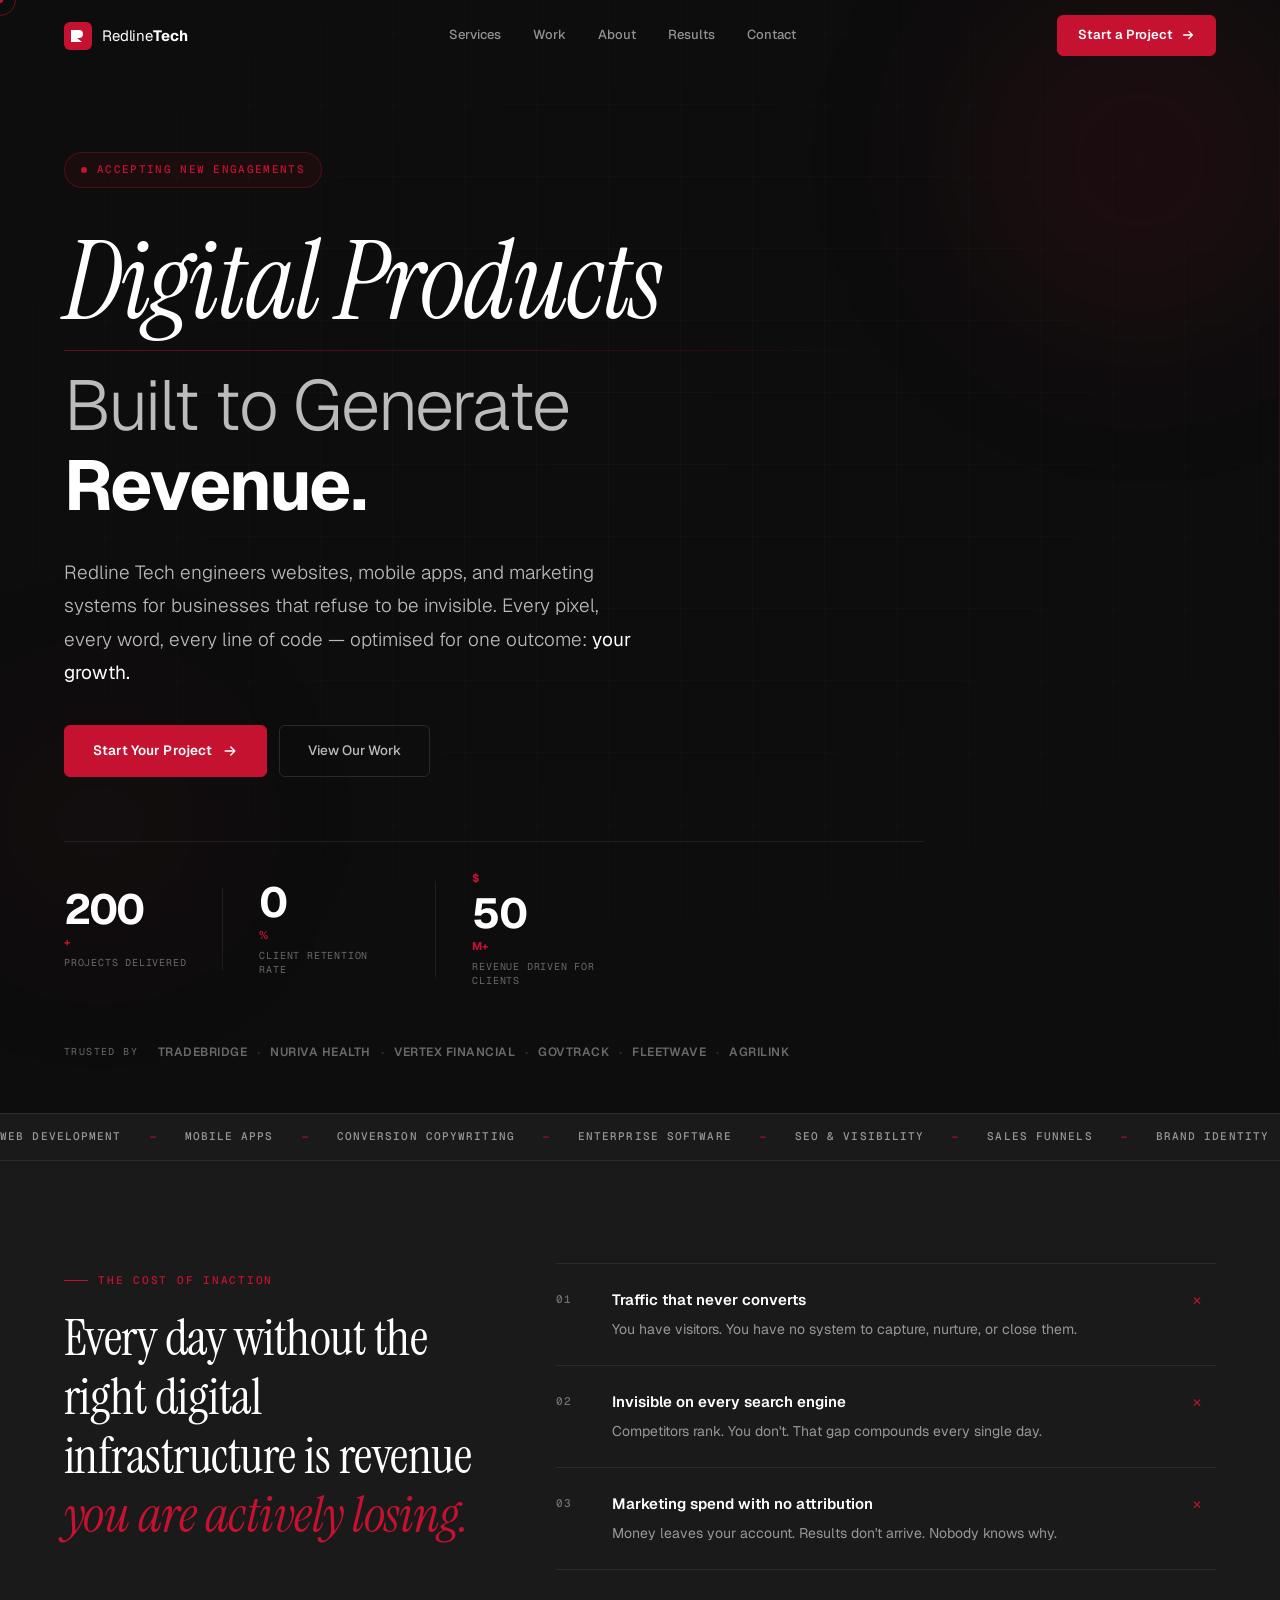
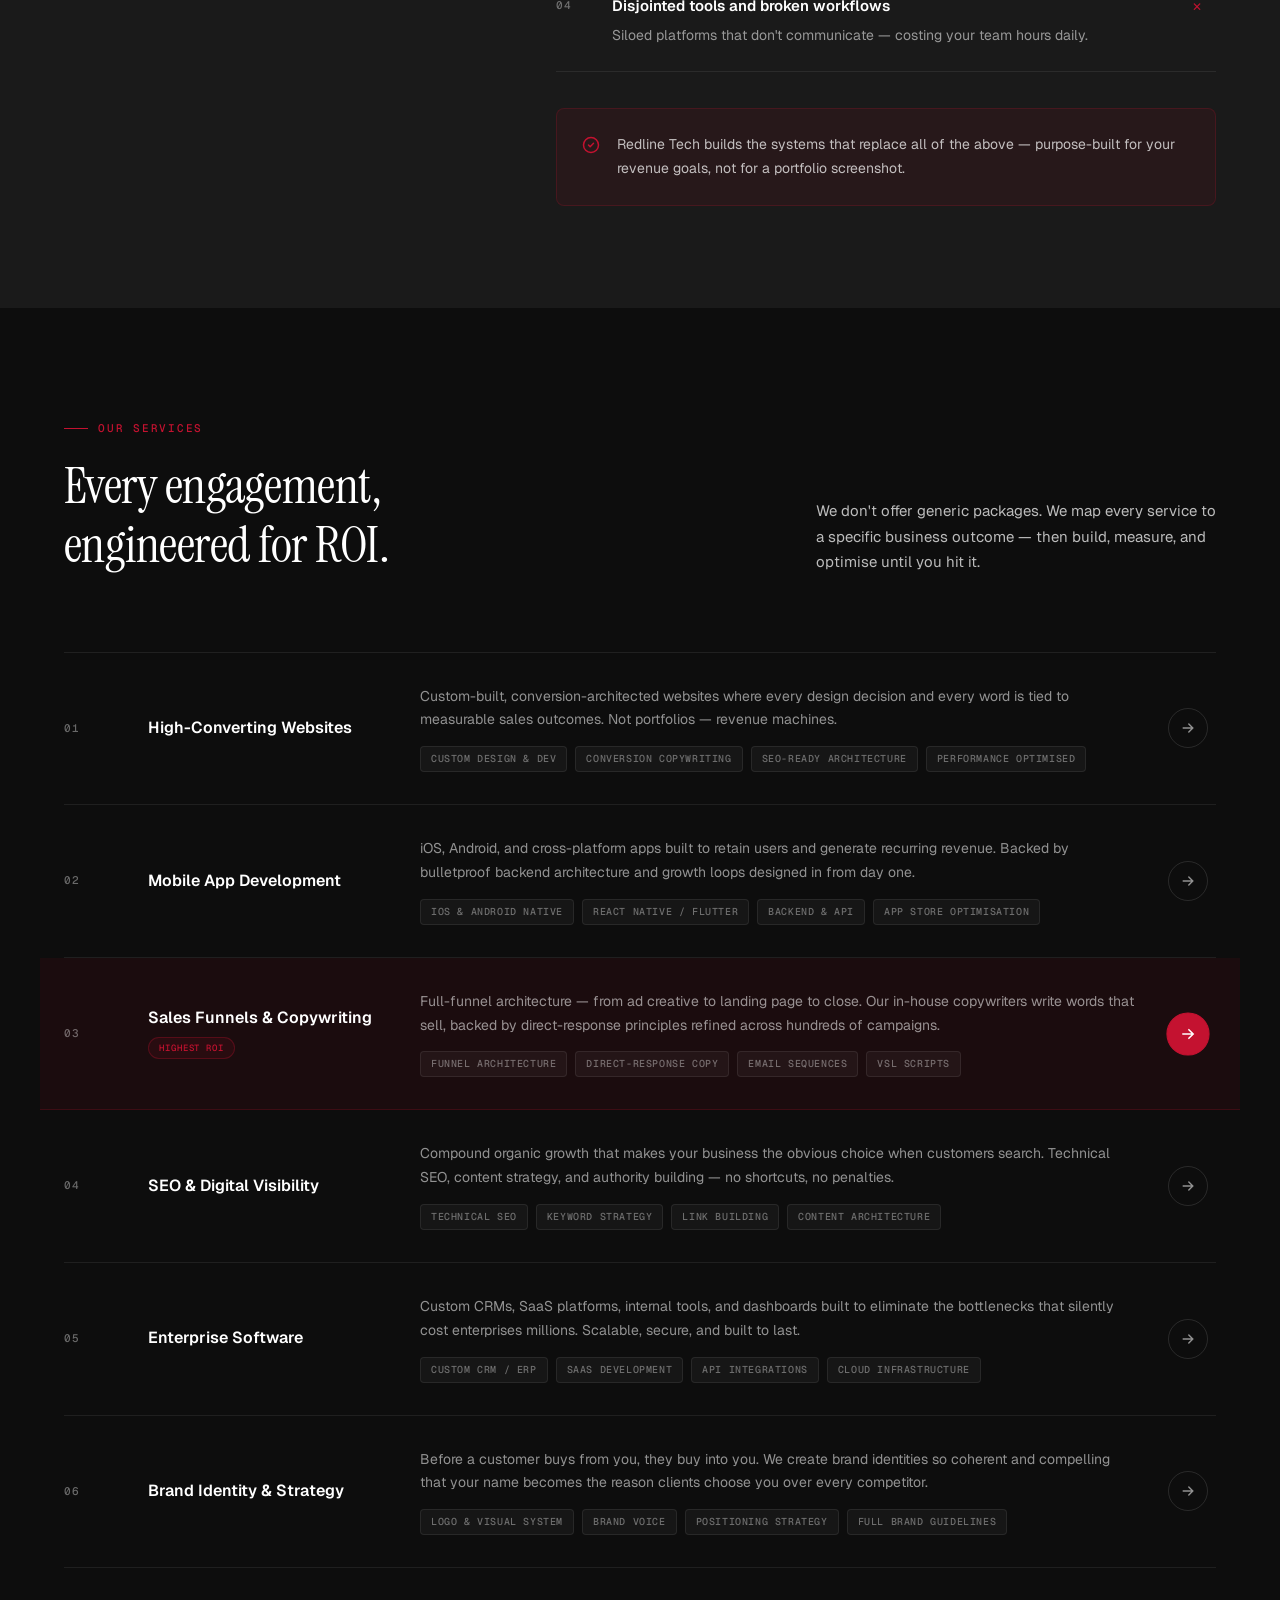
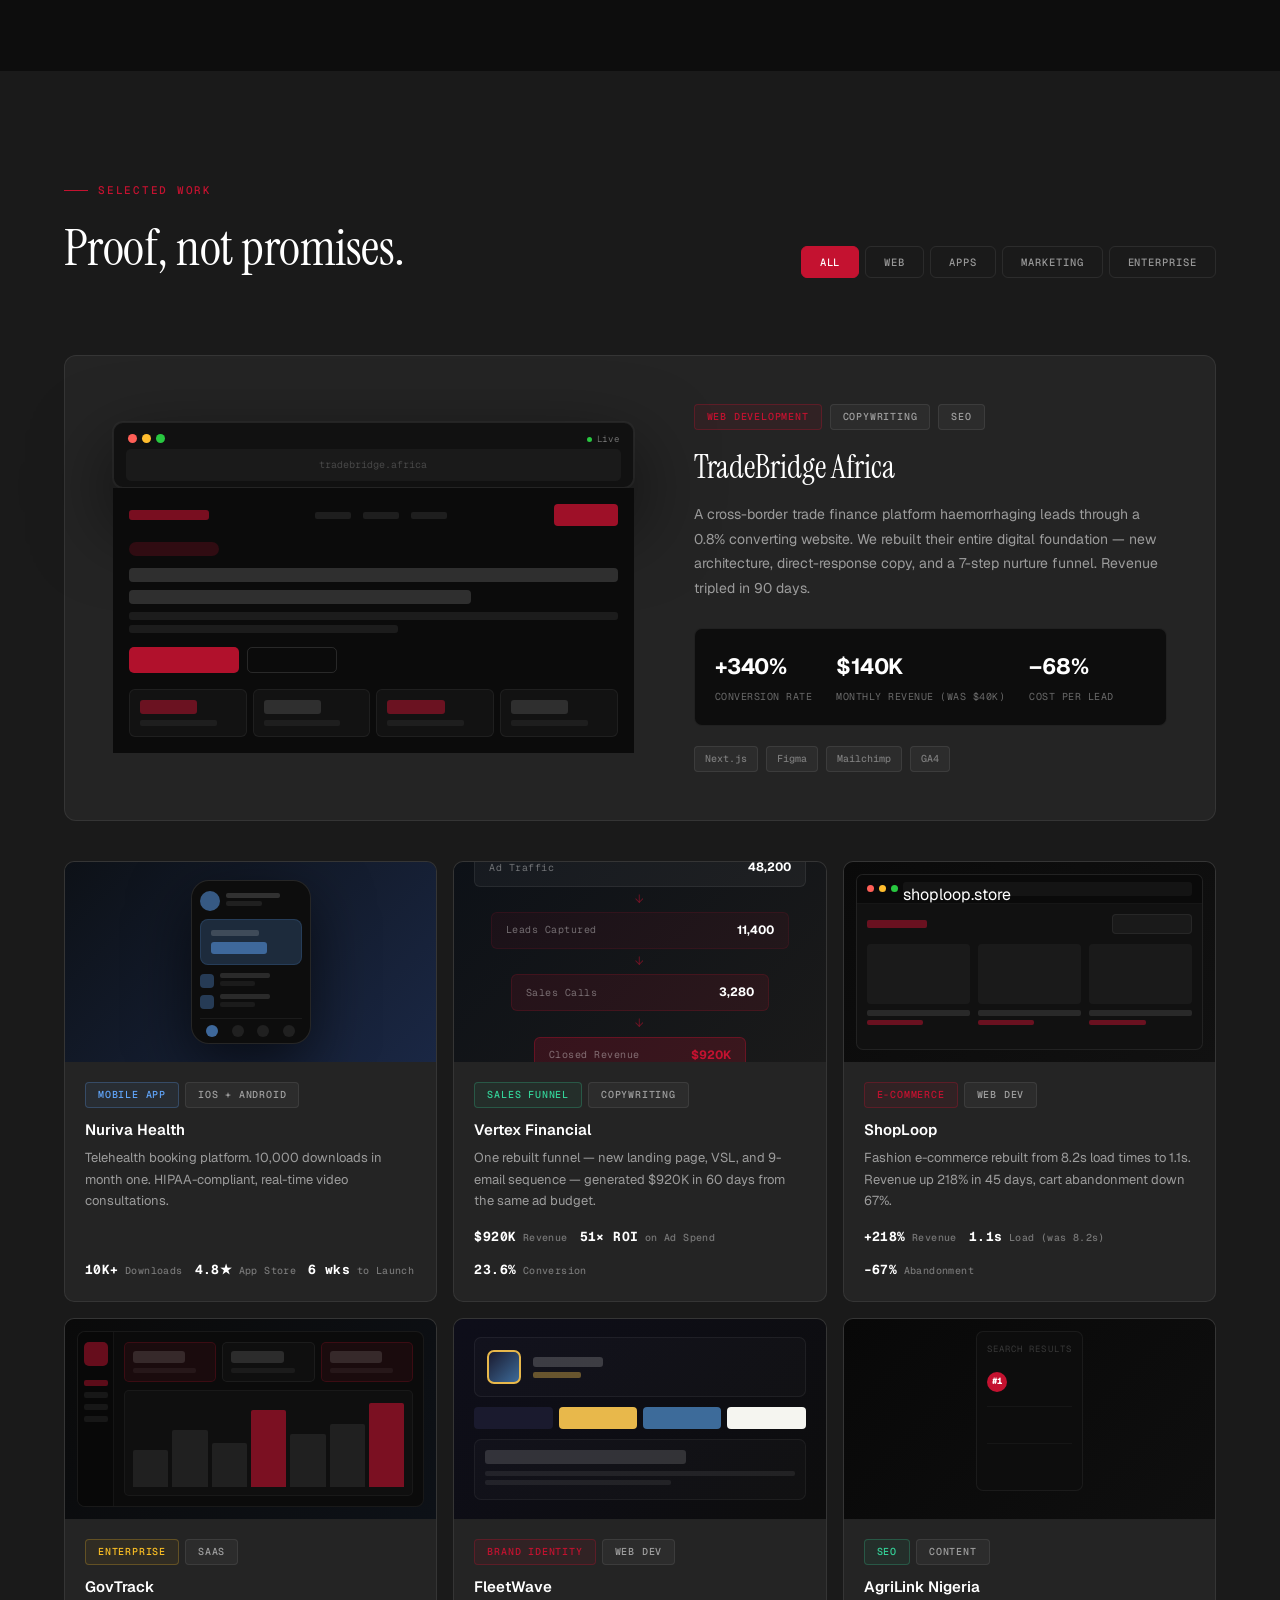
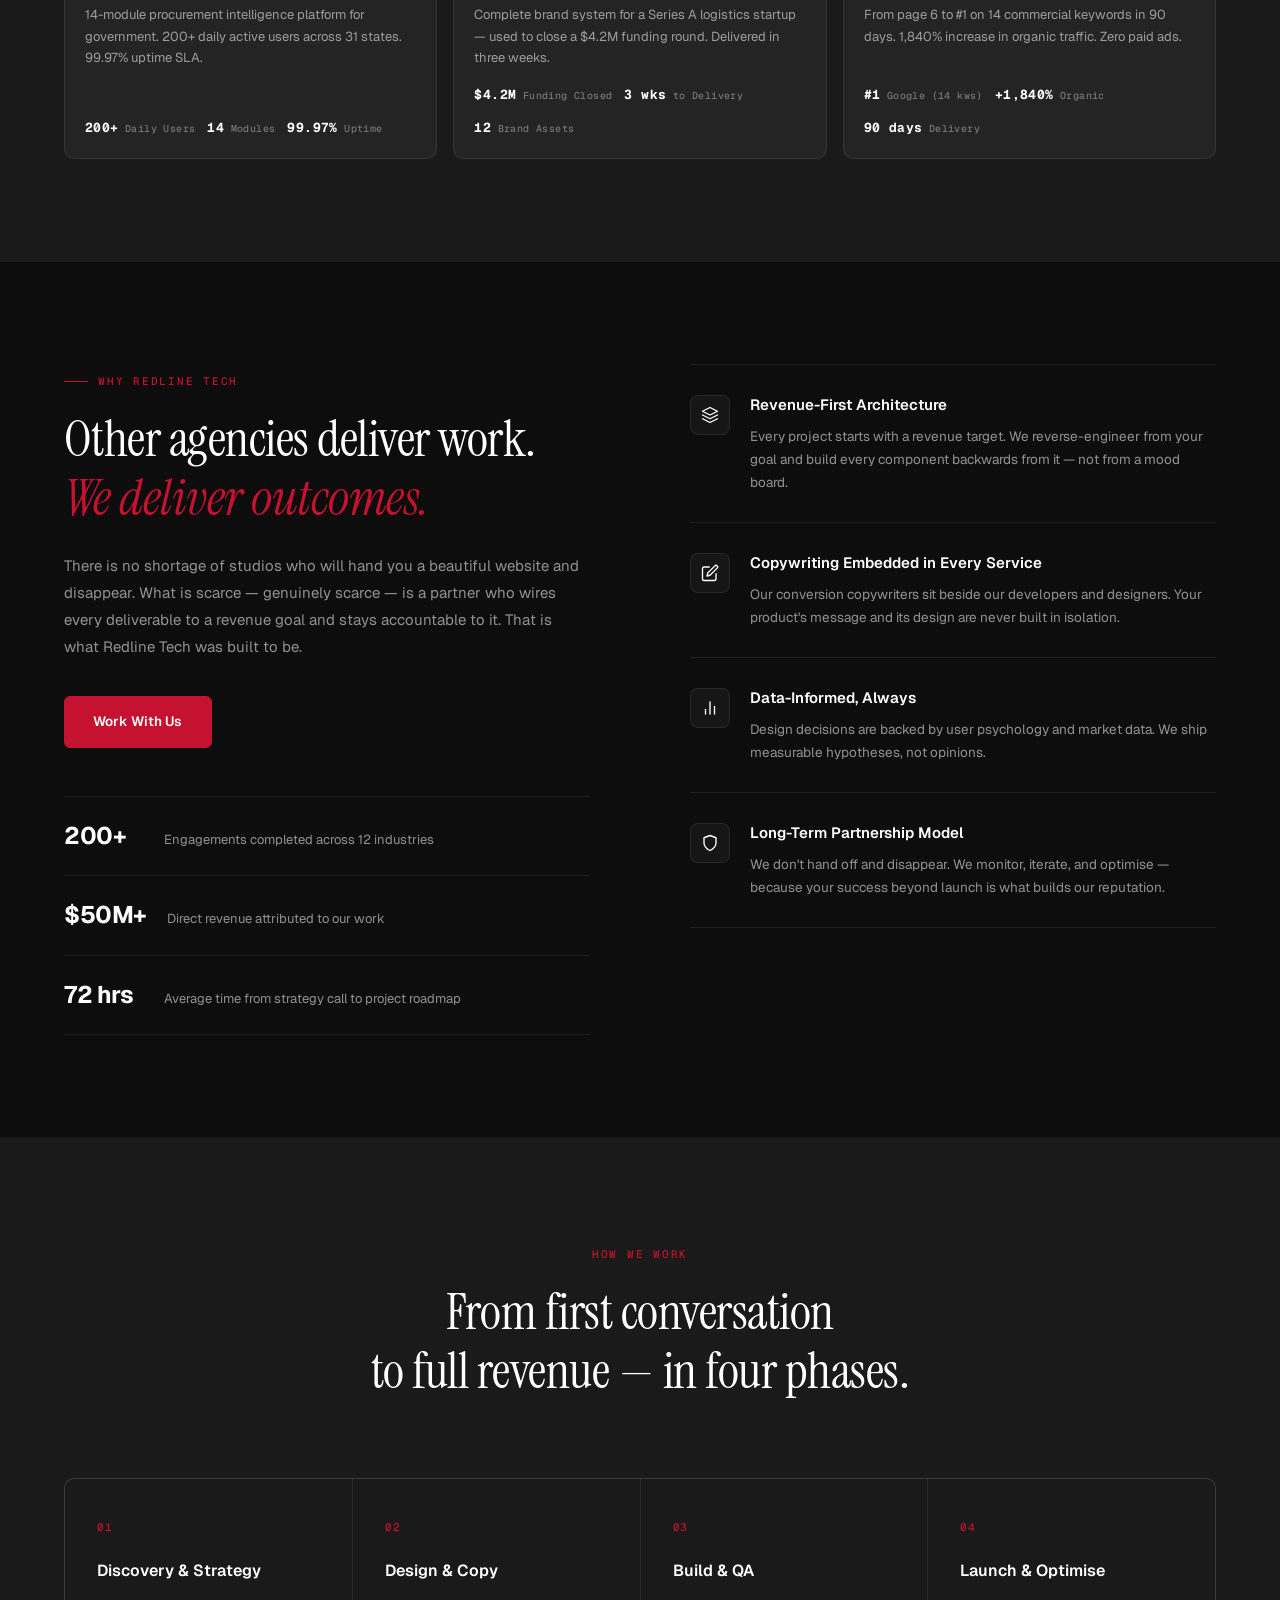
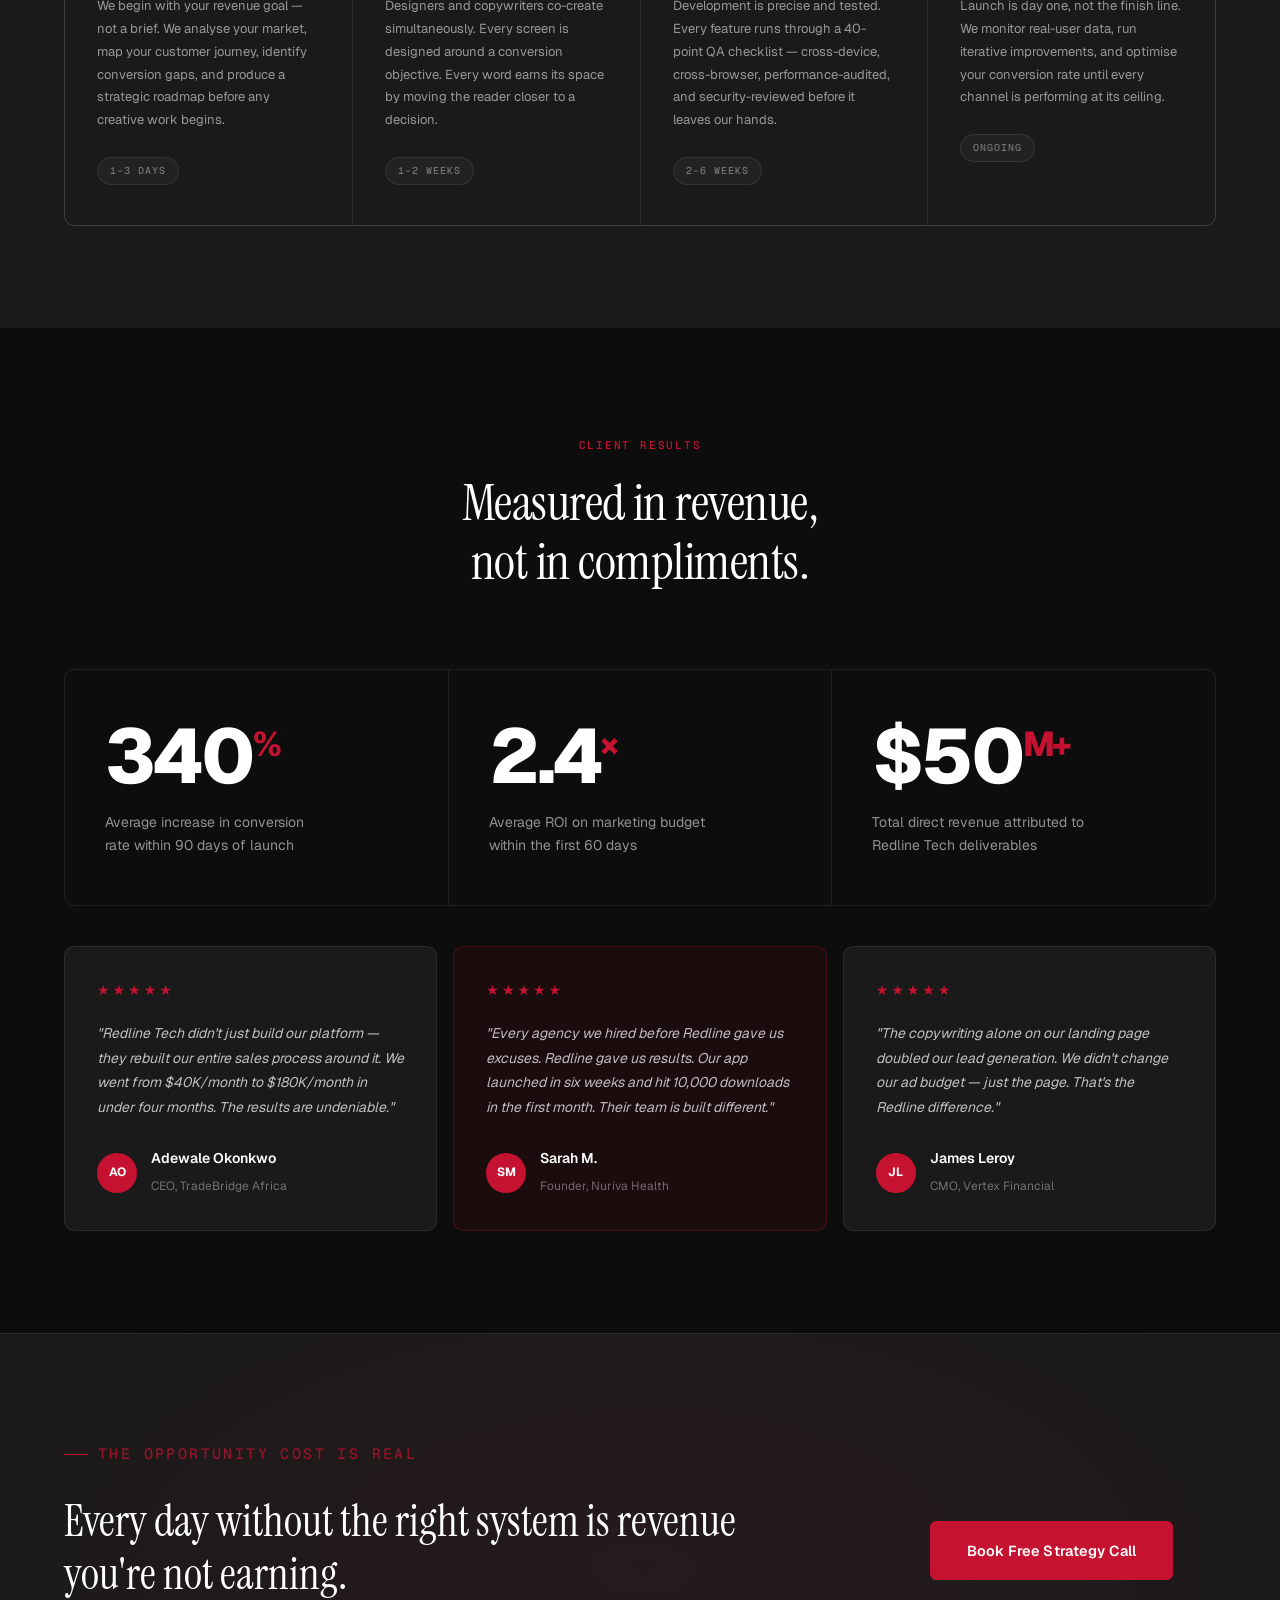
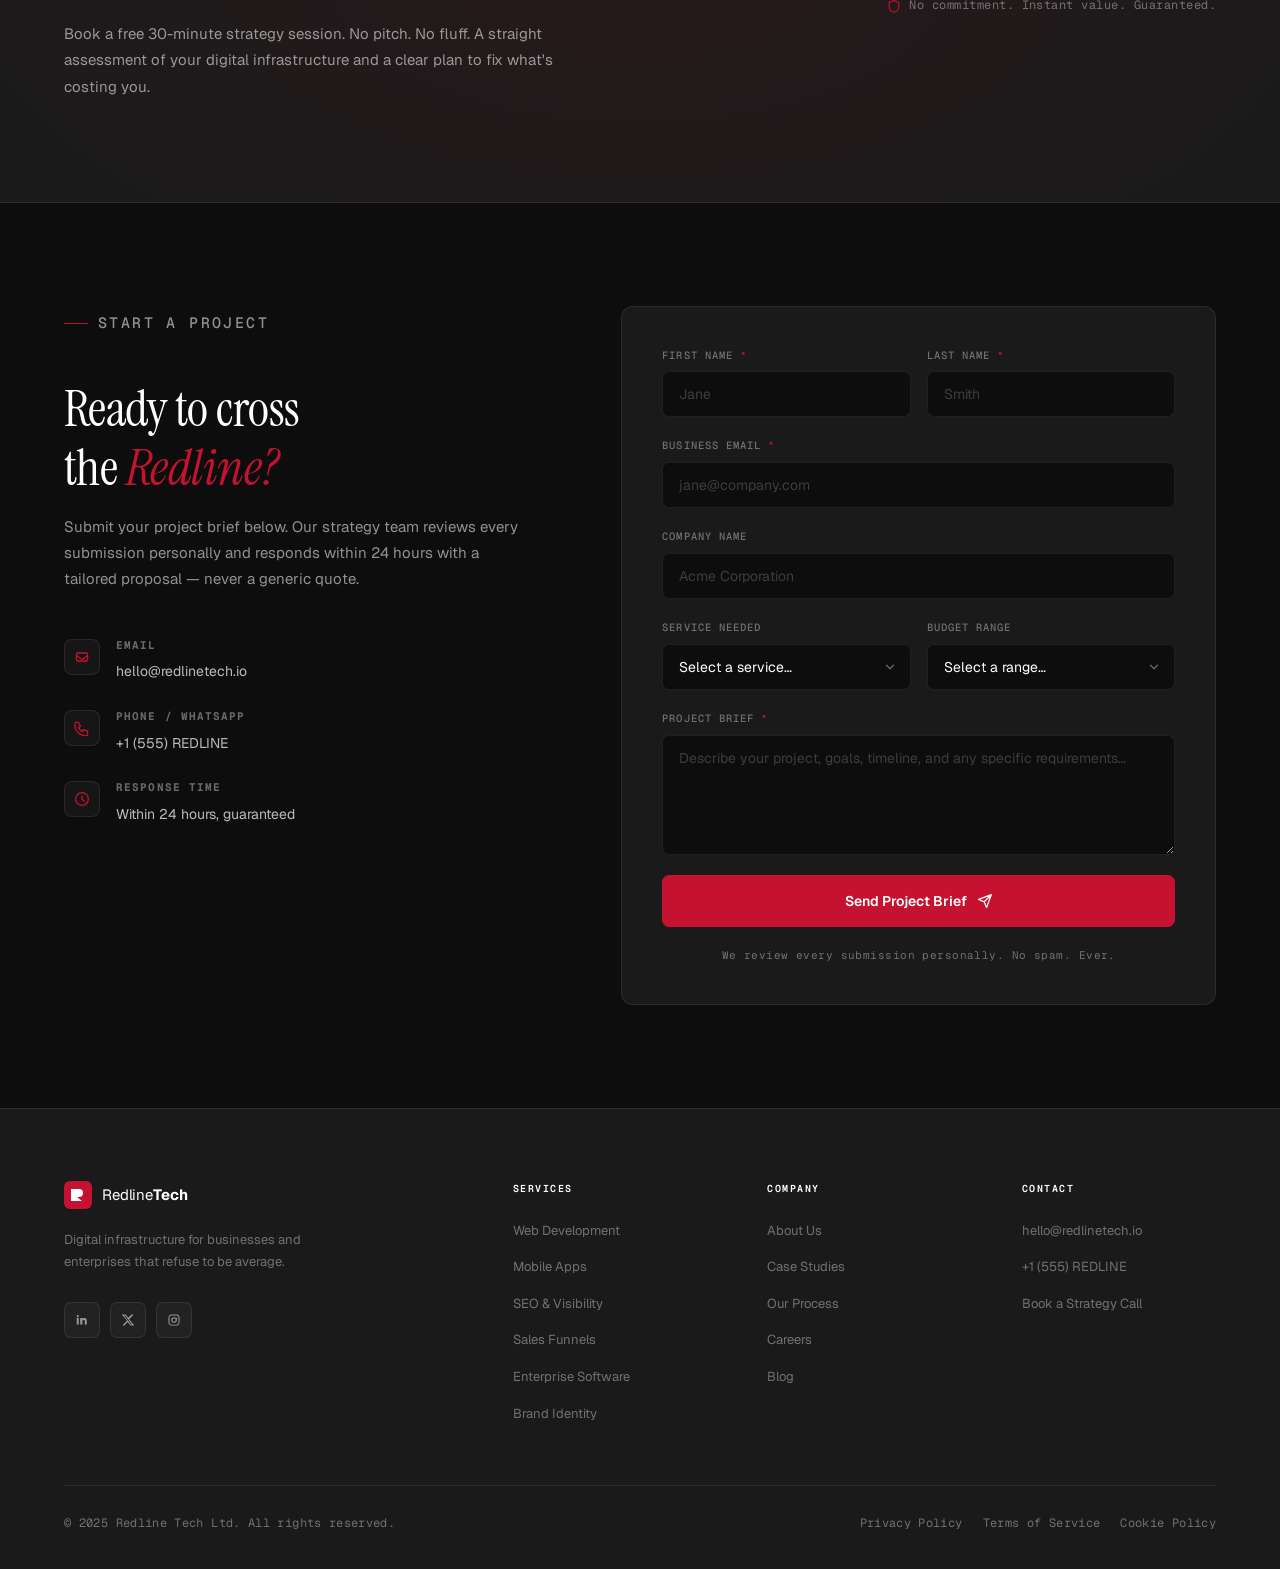
==== commit 11f3d6b8: "Add files via upload" ====
--- a/index (1).html
+++ b/index (1).html
@@ -3,1131 +3,943 @@
 <head>
   <meta charset="UTF-8" />
   <meta name="viewport" content="width=device-width, initial-scale=1.0" />
-  <meta name="description" content="Redline Tech — We don't just build digital products. We engineer revenue machines. Websites, apps, and marketing systems that turn attention into income." />
-  <meta name="keywords" content="web development, app development, digital marketing, copywriting, business growth, enterprise software" />
-  <meta property="og:title" content="Redline Tech | Digital Products That Drive Revenue" />
-  <meta property="og:description" content="We build websites, apps, and marketing systems engineered to convert. Trusted by startups, SMBs, and enterprises." />
+  <meta name="description" content="Redline Tech — Digital products and revenue systems engineered for businesses and enterprises. Websites, apps, SEO, copywriting, and growth marketing." />
+  <meta property="og:title" content="Redline Tech | Digital Infrastructure for Revenue Growth" />
+  <meta property="og:description" content="We engineer websites, apps, and marketing systems that turn traffic into revenue. Trusted by startups to enterprise." />
   <meta property="og:type" content="website" />
-  <title>Redline Tech | We Don't Build Websites. We Build Revenue Machines.</title>
+  <title>Redline Tech — Digital Infrastructure for Revenue Growth</title>
   <link rel="preconnect" href="https://fonts.googleapis.com" />
   <link rel="preconnect" href="https://fonts.gstatic.com" crossorigin />
-  <link href="https://fonts.googleapis.com/css2?family=Bebas+Neue&family=Syne:wght@400;600;700;800&family=DM+Sans:ital,wght@0,300;0,400;0,500;1,300&display=swap" rel="stylesheet" />
+  <link href="https://fonts.googleapis.com/css2?family=Instrument+Serif:ital@0;1&family=Geist:wght@300;400;500;600;700&family=Geist+Mono:wght@400;500&display=swap" rel="stylesheet" />
   <link rel="stylesheet" href="styles.css" />
 </head>
 <body>
 
-  <!-- CURSOR -->
-  <div class="cursor" id="cursor"></div>
-  <div class="cursor-follower" id="cursorFollower"></div>
-
-  <!-- NAV -->
-  <nav class="nav" id="nav">
-    <div class="nav-inner">
-      <a href="#" class="nav-logo">
-        <span class="logo-red">RED</span><span class="logo-line">LINE</span>
-        <span class="logo-tech">TECH</span>
+  <!-- CUSTOM CURSOR -->
+  <div class="cur-dot" id="curDot"></div>
+  <div class="cur-ring" id="curRing"></div>
+
+  <!-- ═══════ NAVIGATION ═══════ -->
+  <header class="site-header" id="siteHeader">
+    <div class="header-inner">
+      <a href="#" class="wordmark" aria-label="Redline Tech home">
+        <svg class="wm-icon" viewBox="0 0 28 28" fill="none" xmlns="http://www.w3.org/2000/svg">
+          <rect width="28" height="28" rx="6" fill="#C41230"/>
+          <path d="M7 8h8a4 4 0 010 8H7V8zM7 16h6l5 4H7v-4z" fill="#fff"/>
+        </svg>
+        <span>Redline<strong>Tech</strong></span>
       </a>
-      <ul class="nav-links" id="navLinks">
-        <li><a href="#services">Services</a></li>
-        <li><a href="#why">Why Us</a></li>
-        <li><a href="#portfolio">Work</a></li>
-        <li><a href="#results">Results</a></li>
-        <li><a href="#contact" class="nav-cta">Get Started</a></li>
-      </ul>
-      <button class="nav-hamburger" id="hamburger" aria-label="Toggle menu">
-        <span></span><span></span><span></span>
-      </button>
-    </div>
-  </nav>
-
-  <!-- HERO -->
+
+      <nav class="primary-nav" id="primaryNav" aria-label="Primary navigation">
+        <a href="#services" class="nav-item">Services</a>
+        <a href="#work" class="nav-item">Work</a>
+        <a href="#about" class="nav-item">About</a>
+        <a href="#results" class="nav-item">Results</a>
+        <a href="#contact" class="nav-item">Contact</a>
+      </nav>
+
+      <div class="header-actions">
+        <a href="#contact" class="hdr-cta">
+          <span>Start a Project</span>
+          <svg viewBox="0 0 16 16" fill="none"><path d="M3 8h10M9 4l4 4-4 4" stroke="currentColor" stroke-width="1.5" stroke-linecap="round" stroke-linejoin="round"/></svg>
+        </a>
+        <button class="burger" id="burger" aria-label="Open menu" aria-expanded="false">
+          <span class="burger-bar"></span>
+          <span class="burger-bar"></span>
+        </button>
+      </div>
+    </div>
+
+    <!-- MOBILE DRAWER -->
+    <div class="mobile-drawer" id="mobileDrawer" aria-hidden="true">
+      <nav class="drawer-nav">
+        <a href="#services" class="drawer-link">Services</a>
+        <a href="#work" class="drawer-link">Work</a>
+        <a href="#about" class="drawer-link">About</a>
+        <a href="#results" class="drawer-link">Results</a>
+        <a href="#contact" class="drawer-link">Contact</a>
+      </nav>
+      <a href="#contact" class="hdr-cta drawer-cta">Start a Project →</a>
+      <div class="drawer-meta">
+        <span>hello@redlinetech.io</span>
+        <span>© 2025 Redline Tech</span>
+      </div>
+    </div>
+  </header>
+
+  <!-- ═══════ HERO ═══════ -->
   <section class="hero" id="home">
-    <div class="hero-bg-grid"></div>
-    <div class="hero-noise"></div>
-    <div class="hero-accent-line left"></div>
-    <div class="hero-accent-line right"></div>
-
-    <div class="hero-content">
-      <div class="hero-badge">
-        <span class="badge-dot"></span>
-        Now Accepting New Clients — Limited Spots
-      </div>
-
-      <h1 class="hero-headline">
-        <span class="line-reveal">We Don't Build</span>
-        <span class="line-reveal delay-1">
-          <em class="red-italic">Websites.</em>
+
+    <!-- background elements -->
+    <div class="hero-grid-bg" aria-hidden="true"></div>
+    <div class="hero-orb hero-orb--1" aria-hidden="true"></div>
+    <div class="hero-orb hero-orb--2" aria-hidden="true"></div>
+    <div class="hero-slash" aria-hidden="true"></div>
+
+    <div class="hero-body">
+      <div class="hero-eyebrow">
+        <span class="eyebrow-pill">
+          <span class="live-dot"></span>
+          Accepting New Engagements
         </span>
-        <span class="line-reveal delay-2">We Build</span>
-        <span class="line-reveal delay-3">
-          <span class="outline-text">Revenue</span>
-          <em class="red-italic"> Machines.</em>
-        </span>
+      </div>
+
+      <h1 class="hero-h1">
+        <span class="h1-serif" data-reveal>Digital Products</span>
+        <span class="h1-rule" aria-hidden="true"></span>
+        <span class="h1-sans" data-reveal>Built to Generate</span>
+        <span class="h1-accent" data-reveal>Revenue.</span>
       </h1>
 
-      <p class="hero-subtext line-reveal delay-4">
-        Redline Tech engineers digital products and marketing systems that don't just look good —
-        they <strong>attract, convert, and retain</strong> customers at scale.
-        From startups to enterprise, we draw the line between ordinary and unstoppable.
+      <p class="hero-lead" data-reveal>
+        Redline Tech engineers websites, mobile apps, and marketing systems
+        for businesses that refuse to be invisible. Every pixel, every word,
+        every line of code — optimised for one outcome: <em>your growth.</em>
       </p>
 
-      <div class="hero-ctas line-reveal delay-5">
-        <a href="#contact" class="btn btn-primary">
-          <span>Start Your Project</span>
-          <svg viewBox="0 0 24 24" fill="none" stroke="currentColor" stroke-width="2"><path d="M5 12h14M12 5l7 7-7 7"/></svg>
+      <div class="hero-actions" data-reveal>
+        <a href="#contact" class="btn-primary">
+          Start Your Project
+          <svg viewBox="0 0 20 20" fill="none"><path d="M4 10h12M11 5l5 5-5 5" stroke="currentColor" stroke-width="1.8" stroke-linecap="round" stroke-linejoin="round"/></svg>
         </a>
-        <a href="#services" class="btn btn-ghost">
-          See What We Do
-        </a>
-      </div>
-
-      <div class="hero-stats line-reveal delay-5">
-        <div class="stat">
-          <span class="stat-num" data-target="200">0</span><span class="stat-suffix">+</span>
-          <span class="stat-label">Projects Delivered</span>
-        </div>
-        <div class="stat-divider"></div>
-        <div class="stat">
-          <span class="stat-num" data-target="98">0</span><span class="stat-suffix">%</span>
-          <span class="stat-label">Client Retention</span>
-        </div>
-        <div class="stat-divider"></div>
-        <div class="stat">
-          <span class="stat-prefix">$</span><span class="stat-num" data-target="50">0</span><span class="stat-suffix">M+</span>
-          <span class="stat-label">Revenue Generated for Clients</span>
-        </div>
-      </div>
-    </div>
-
-    <div class="hero-scroll-indicator">
-      <span>Scroll</span>
-      <div class="scroll-line"></div>
+        <a href="#work" class="btn-outline">View Our Work</a>
+      </div>
+
+      <div class="hero-proof" data-reveal>
+        <div class="proof-stat">
+          <span class="ps-num" data-count="200">0</span><span class="ps-unit">+</span>
+          <span class="ps-label">Projects Delivered</span>
+        </div>
+        <div class="proof-divider"></div>
+        <div class="proof-stat">
+          <span class="ps-num" data-count="98">0</span><span class="ps-unit">%</span>
+          <span class="ps-label">Client Retention Rate</span>
+        </div>
+        <div class="proof-divider"></div>
+        <div class="proof-stat">
+          <span class="ps-prefix">$</span><span class="ps-num" data-count="50">0</span><span class="ps-unit">M+</span>
+          <span class="ps-label">Revenue Driven for Clients</span>
+        </div>
+      </div>
+    </div>
+
+    <!-- floating client logos strip -->
+    <div class="hero-clients" aria-label="Trusted by">
+      <span class="clients-label">Trusted by</span>
+      <div class="clients-logos">
+        <span class="client-name">TradeBridge</span>
+        <span class="c-dot">·</span>
+        <span class="client-name">Nuriva Health</span>
+        <span class="c-dot">·</span>
+        <span class="client-name">Vertex Financial</span>
+        <span class="c-dot">·</span>
+        <span class="client-name">GovTrack</span>
+        <span class="c-dot">·</span>
+        <span class="client-name">FleetWave</span>
+        <span class="c-dot">·</span>
+        <span class="client-name">AgriLink</span>
+      </div>
     </div>
   </section>
 
-  <!-- MARQUEE STRIP -->
-  <div class="marquee-strip">
-    <div class="marquee-track">
-      <span>Web Development</span><span class="dot">✦</span>
-      <span>Mobile Apps</span><span class="dot">✦</span>
-      <span>Brand Identity</span><span class="dot">✦</span>
-      <span>SEO & Visibility</span><span class="dot">✦</span>
-      <span>Conversion Copywriting</span><span class="dot">✦</span>
-      <span>E-Commerce</span><span class="dot">✦</span>
-      <span>Enterprise Software</span><span class="dot">✦</span>
-      <span>Sales Funnels</span><span class="dot">✦</span>
-      <span>UI/UX Design</span><span class="dot">✦</span>
-      <span>Digital Marketing</span><span class="dot">✦</span>
-      <!-- Duplicate for seamless loop -->
-      <span>Web Development</span><span class="dot">✦</span>
-      <span>Mobile Apps</span><span class="dot">✦</span>
-      <span>Brand Identity</span><span class="dot">✦</span>
-      <span>SEO & Visibility</span><span class="dot">✦</span>
-      <span>Conversion Copywriting</span><span class="dot">✦</span>
-      <span>E-Commerce</span><span class="dot">✦</span>
-      <span>Enterprise Software</span><span class="dot">✦</span>
-      <span>Sales Funnels</span><span class="dot">✦</span>
-      <span>UI/UX Design</span><span class="dot">✦</span>
-      <span>Digital Marketing</span><span class="dot">✦</span>
+  <!-- ═══════ SERVICES TICKER ═══════ -->
+  <div class="ticker-wrap" aria-hidden="true">
+    <div class="ticker-track">
+      <span>Web Development</span><span class="t-sep">—</span>
+      <span>Mobile Apps</span><span class="t-sep">—</span>
+      <span>Conversion Copywriting</span><span class="t-sep">—</span>
+      <span>Enterprise Software</span><span class="t-sep">—</span>
+      <span>SEO &amp; Visibility</span><span class="t-sep">—</span>
+      <span>Sales Funnels</span><span class="t-sep">—</span>
+      <span>Brand Identity</span><span class="t-sep">—</span>
+      <span>E-Commerce</span><span class="t-sep">—</span>
+      <span>UI / UX Design</span><span class="t-sep">—</span>
+      <span>Digital Marketing</span><span class="t-sep">—</span>
+      <!-- duplicate -->
+      <span>Web Development</span><span class="t-sep">—</span>
+      <span>Mobile Apps</span><span class="t-sep">—</span>
+      <span>Conversion Copywriting</span><span class="t-sep">—</span>
+      <span>Enterprise Software</span><span class="t-sep">—</span>
+      <span>SEO &amp; Visibility</span><span class="t-sep">—</span>
+      <span>Sales Funnels</span><span class="t-sep">—</span>
+      <span>Brand Identity</span><span class="t-sep">—</span>
+      <span>E-Commerce</span><span class="t-sep">—</span>
+      <span>UI / UX Design</span><span class="t-sep">—</span>
+      <span>Digital Marketing</span><span class="t-sep">—</span>
     </div>
   </div>
 
-  <!-- PROBLEM SECTION -->
-  <section class="problem-section">
+  <!-- ═══════ PROBLEM / OPPORTUNITY ═══════ -->
+  <section class="section problem-section" id="problem">
     <div class="container">
-      <div class="problem-grid">
+      <div class="problem-layout">
         <div class="problem-left">
-          <span class="section-label">The Hard Truth</span>
-          <h2 class="section-headline">Your Business<br/>Is Bleeding Money<br/><em class="red-italic">Right Now.</em></h2>
+          <p class="overline">The Cost of Inaction</p>
+          <h2 class="section-h2">
+            Every day without the right digital infrastructure is revenue
+            <em> you are actively losing.</em>
+          </h2>
         </div>
         <div class="problem-right">
-          <p class="problem-intro">Most businesses spend thousands on a digital presence that does absolutely nothing. Pretty websites with zero conversions. Apps nobody uses. Social media that echoes in an empty room.</p>
-          <div class="problem-list">
-            <div class="problem-item">
-              <span class="problem-icon">✗</span>
-              <span>Your website gets visitors but makes no sales</span>
-            </div>
-            <div class="problem-item">
-              <span class="problem-icon">✗</span>
-              <span>You're invisible on Google while competitors steal your customers</span>
-            </div>
-            <div class="problem-item">
-              <span class="problem-icon">✗</span>
-              <span>Your marketing budget burns with no measurable return</span>
-            </div>
-            <div class="problem-item">
-              <span class="problem-icon">✗</span>
-              <span>Your digital tools don't talk to each other — causing chaos</span>
-            </div>
-          </div>
-          <p class="problem-close">That ends today. Redline Tech exists to turn your digital footprint into your most powerful salesperson — working 24/7, never sleeping, never stopping.</p>
+          <div class="problem-items">
+            <div class="pi-row">
+              <span class="pi-idx">01</span>
+              <div class="pi-body">
+                <strong>Traffic that never converts</strong>
+                <p>You have visitors. You have no system to capture, nurture, or close them.</p>
+              </div>
+              <span class="pi-cross" aria-hidden="true">✕</span>
+            </div>
+            <div class="pi-row">
+              <span class="pi-idx">02</span>
+              <div class="pi-body">
+                <strong>Invisible on every search engine</strong>
+                <p>Competitors rank. You don't. That gap compounds every single day.</p>
+              </div>
+              <span class="pi-cross" aria-hidden="true">✕</span>
+            </div>
+            <div class="pi-row">
+              <span class="pi-idx">03</span>
+              <div class="pi-body">
+                <strong>Marketing spend with no attribution</strong>
+                <p>Money leaves your account. Results don't arrive. Nobody knows why.</p>
+              </div>
+              <span class="pi-cross" aria-hidden="true">✕</span>
+            </div>
+            <div class="pi-row">
+              <span class="pi-idx">04</span>
+              <div class="pi-body">
+                <strong>Disjointed tools and broken workflows</strong>
+                <p>Siloed platforms that don't communicate — costing your team hours daily.</p>
+              </div>
+              <span class="pi-cross" aria-hidden="true">✕</span>
+            </div>
+          </div>
+          <div class="problem-resolution">
+            <div class="resolution-icon" aria-hidden="true">
+              <svg viewBox="0 0 24 24" fill="none"><path d="M9 12l2 2 4-4M21 12a9 9 0 11-18 0 9 9 0 0118 0z" stroke="#C41230" stroke-width="1.8" stroke-linecap="round" stroke-linejoin="round"/></svg>
+            </div>
+            <p>Redline Tech builds the systems that replace all of the above — purpose-built for your revenue goals, not for a portfolio screenshot.</p>
+          </div>
         </div>
       </div>
     </div>
   </section>
 
-  <!-- SERVICES -->
-  <section class="services" id="services">
+  <!-- ═══════ SERVICES ═══════ -->
+  <section class="section services-section" id="services">
     <div class="container">
-      <div class="section-header">
-        <span class="section-label">What We Do</span>
-        <h2 class="section-headline">Every Service <em class="red-italic">Engineered</em><br/>to Generate Revenue</h2>
-        <p class="section-sub">We don't offer services. We deploy revenue systems. Each product is built with one obsession: return on your investment.</p>
-      </div>
-
-      <div class="services-grid">
-
-        <div class="service-card" data-index="01">
-          <div class="service-icon">
-            <svg viewBox="0 0 48 48" fill="none" xmlns="http://www.w3.org/2000/svg">
-              <rect x="4" y="8" width="40" height="28" rx="2" stroke="currentColor" stroke-width="2"/>
-              <path d="M16 36v4M32 36v4M10 40h28" stroke="currentColor" stroke-width="2" stroke-linecap="round"/>
-              <path d="M14 20l6 6 14-12" stroke="#E50000" stroke-width="2.5" stroke-linecap="round" stroke-linejoin="round"/>
-            </svg>
-          </div>
-          <div class="service-num">01</div>
-          <h3>High-Converting Websites</h3>
-          <p>We don't build websites. We build sales machines. Every pixel, every word, every button placement is A/B tested and conversion-optimized to turn visitors into paying clients.</p>
-          <ul class="service-features">
-            <li>Custom design & development</li>
-            <li>Copywriting-led architecture</li>
-            <li>Speed & performance optimized</li>
-            <li>Mobile-first, SEO-ready</li>
-          </ul>
-          <a href="#contact" class="service-link">Explore →</a>
-        </div>
-
-        <div class="service-card featured" data-index="02">
-          <div class="service-badge">Most Popular</div>
-          <div class="service-icon">
-            <svg viewBox="0 0 48 48" fill="none" xmlns="http://www.w3.org/2000/svg">
-              <rect x="14" y="4" width="20" height="40" rx="3" stroke="currentColor" stroke-width="2"/>
-              <circle cx="24" cy="38" r="2" fill="#E50000"/>
-              <path d="M19 10h10" stroke="currentColor" stroke-width="2" stroke-linecap="round"/>
-            </svg>
-          </div>
-          <div class="service-num">02</div>
-          <h3>Mobile App Development</h3>
-          <p>iOS, Android, or cross-platform — we build apps your customers actually want to use. Sleek UX, bulletproof backend, and built-in growth loops that keep users coming back.</p>
-          <ul class="service-features">
-            <li>iOS & Android native apps</li>
-            <li>Cross-platform (React Native/Flutter)</li>
-            <li>Backend & API integration</li>
-            <li>App Store optimization</li>
-          </ul>
-          <a href="#contact" class="service-link">Explore →</a>
-        </div>
-
-        <div class="service-card" data-index="03">
-          <div class="service-icon">
-            <svg viewBox="0 0 48 48" fill="none" xmlns="http://www.w3.org/2000/svg">
-              <circle cx="24" cy="24" r="10" stroke="currentColor" stroke-width="2"/>
-              <path d="M24 14C24 14 18 18 18 24s6 10 6 10" stroke="#E50000" stroke-width="2"/>
-              <path d="M24 4v4M24 40v4M4 24h4M40 24h4" stroke="currentColor" stroke-width="2" stroke-linecap="round"/>
-            </svg>
-          </div>
-          <div class="service-num">03</div>
-          <h3>SEO & Digital Visibility</h3>
-          <p>If your customers can't find you, your competitors win by default. We put you on page one and keep you there — through technical SEO, content strategy, and authority building.</p>
-          <ul class="service-features">
-            <li>Technical SEO audits</li>
-            <li>Keyword & competitor research</li>
-            <li>Content strategy & execution</li>
-            <li>Local & global ranking campaigns</li>
-          </ul>
-          <a href="#contact" class="service-link">Explore →</a>
-        </div>
-
-        <div class="service-card" data-index="04">
-          <div class="service-icon">
-            <svg viewBox="0 0 48 48" fill="none" xmlns="http://www.w3.org/2000/svg">
-              <path d="M8 36l10-12 8 8 6-8 8 12" stroke="currentColor" stroke-width="2" stroke-linecap="round" stroke-linejoin="round"/>
-              <path d="M40 16l-6-6-6 6" stroke="#E50000" stroke-width="2" stroke-linecap="round"/>
-              <path d="M34 10v16" stroke="#E50000" stroke-width="2" stroke-linecap="round"/>
-            </svg>
-          </div>
-          <div class="service-num">04</div>
-          <h3>Sales Funnels & Copywriting</h3>
-          <p>Words make money. Our in-house copywriters craft funnel sequences, landing pages, and email campaigns that speak directly to your customer's pain — and sell with precision.</p>
-          <ul class="service-features">
-            <li>Full funnel architecture</li>
-            <li>Direct-response copywriting</li>
-            <li>Email sequences & automation</li>
-            <li>Ad creative & landing pages</li>
-          </ul>
-          <a href="#contact" class="service-link">Explore →</a>
-        </div>
-
-        <div class="service-card" data-index="05">
-          <div class="service-icon">
-            <svg viewBox="0 0 48 48" fill="none" xmlns="http://www.w3.org/2000/svg">
-              <rect x="6" y="6" width="16" height="16" rx="2" stroke="currentColor" stroke-width="2"/>
-              <rect x="26" y="6" width="16" height="16" rx="2" stroke="#E50000" stroke-width="2"/>
-              <rect x="6" y="26" width="16" height="16" rx="2" stroke="#E50000" stroke-width="2"/>
-              <rect x="26" y="26" width="16" height="16" rx="2" stroke="currentColor" stroke-width="2"/>
-            </svg>
-          </div>
-          <div class="service-num">05</div>
-          <h3>Enterprise Software & Systems</h3>
-          <p>Custom CRMs, ERPs, dashboards, and internal tools built to scale. We eliminate the bottlenecks that are quietly costing your enterprise millions in lost productivity.</p>
-          <ul class="service-features">
-            <li>Custom CRM & ERP solutions</li>
-            <li>API development & integration</li>
-            <li>SaaS product development</li>
-            <li>Cloud infrastructure & DevOps</li>
-          </ul>
-          <a href="#contact" class="service-link">Explore →</a>
-        </div>
-
-        <div class="service-card" data-index="06">
-          <div class="service-icon">
-            <svg viewBox="0 0 48 48" fill="none" xmlns="http://www.w3.org/2000/svg">
-              <path d="M24 4l4 8h9l-7 6 3 9-9-6-9 6 3-9-7-6h9z" stroke="currentColor" stroke-width="2" stroke-linejoin="round"/>
-              <path d="M10 34l-6 10M38 34l6 10" stroke="#E50000" stroke-width="2" stroke-linecap="round"/>
-              <path d="M16 38h16" stroke="currentColor" stroke-width="2" stroke-linecap="round"/>
-            </svg>
-          </div>
-          <div class="service-num">06</div>
-          <h3>Brand Identity & Strategy</h3>
-          <p>Before a customer buys from you, they buy into you. We build brand identities so sharp and memorable that your name alone becomes a reason to choose you over everyone else.</p>
-          <ul class="service-features">
-            <li>Logo & visual identity</li>
-            <li>Brand voice & messaging</li>
-            <li>Brand strategy & positioning</li>
-            <li>Brand guidelines & assets</li>
-          </ul>
-          <a href="#contact" class="service-link">Explore →</a>
+      <div class="section-header-row">
+        <div>
+          <p class="overline">Our Services</p>
+          <h2 class="section-h2">Every engagement,<br/>engineered for ROI.</h2>
+        </div>
+        <p class="section-intro-text">We don't offer generic packages. We map every service to a specific business outcome — then build, measure, and optimise until you hit it.</p>
+      </div>
+
+      <div class="services-list">
+
+        <div class="service-row" data-idx="01">
+          <div class="sr-number">01</div>
+          <div class="sr-name">
+            <h3>High-Converting Websites</h3>
+          </div>
+          <div class="sr-desc">
+            <p>Custom-built, conversion-architected websites where every design decision and every word is tied to measurable sales outcomes. Not portfolios — revenue machines.</p>
+            <ul class="sr-tags">
+              <li>Custom Design &amp; Dev</li>
+              <li>Conversion Copywriting</li>
+              <li>SEO-Ready Architecture</li>
+              <li>Performance Optimised</li>
+            </ul>
+          </div>
+          <a href="#contact" class="sr-cta" aria-label="Enquire about website development">
+            <svg viewBox="0 0 20 20" fill="none"><path d="M4 10h12M11 5l5 5-5 5" stroke="currentColor" stroke-width="1.8" stroke-linecap="round"/></svg>
+          </a>
+        </div>
+
+        <div class="service-row" data-idx="02">
+          <div class="sr-number">02</div>
+          <div class="sr-name">
+            <h3>Mobile App Development</h3>
+          </div>
+          <div class="sr-desc">
+            <p>iOS, Android, and cross-platform apps built to retain users and generate recurring revenue. Backed by bulletproof backend architecture and growth loops designed in from day one.</p>
+            <ul class="sr-tags">
+              <li>iOS &amp; Android Native</li>
+              <li>React Native / Flutter</li>
+              <li>Backend &amp; API</li>
+              <li>App Store Optimisation</li>
+            </ul>
+          </div>
+          <a href="#contact" class="sr-cta" aria-label="Enquire about app development">
+            <svg viewBox="0 0 20 20" fill="none"><path d="M4 10h12M11 5l5 5-5 5" stroke="currentColor" stroke-width="1.8" stroke-linecap="round"/></svg>
+          </a>
+        </div>
+
+        <div class="service-row featured-service" data-idx="03">
+          <div class="sr-number">03</div>
+          <div class="sr-name">
+            <h3>Sales Funnels &amp; Copywriting</h3>
+            <span class="sr-badge">Highest ROI</span>
+          </div>
+          <div class="sr-desc">
+            <p>Full-funnel architecture — from ad creative to landing page to close. Our in-house copywriters write words that sell, backed by direct-response principles refined across hundreds of campaigns.</p>
+            <ul class="sr-tags">
+              <li>Funnel Architecture</li>
+              <li>Direct-Response Copy</li>
+              <li>Email Sequences</li>
+              <li>VSL Scripts</li>
+            </ul>
+          </div>
+          <a href="#contact" class="sr-cta" aria-label="Enquire about copywriting and funnels">
+            <svg viewBox="0 0 20 20" fill="none"><path d="M4 10h12M11 5l5 5-5 5" stroke="currentColor" stroke-width="1.8" stroke-linecap="round"/></svg>
+          </a>
+        </div>
+
+        <div class="service-row" data-idx="04">
+          <div class="sr-number">04</div>
+          <div class="sr-name">
+            <h3>SEO &amp; Digital Visibility</h3>
+          </div>
+          <div class="sr-desc">
+            <p>Compound organic growth that makes your business the obvious choice when customers search. Technical SEO, content strategy, and authority building — no shortcuts, no penalties.</p>
+            <ul class="sr-tags">
+              <li>Technical SEO</li>
+              <li>Keyword Strategy</li>
+              <li>Link Building</li>
+              <li>Content Architecture</li>
+            </ul>
+          </div>
+          <a href="#contact" class="sr-cta" aria-label="Enquire about SEO">
+            <svg viewBox="0 0 20 20" fill="none"><path d="M4 10h12M11 5l5 5-5 5" stroke="currentColor" stroke-width="1.8" stroke-linecap="round"/></svg>
+          </a>
+        </div>
+
+        <div class="service-row" data-idx="05">
+          <div class="sr-number">05</div>
+          <div class="sr-name">
+            <h3>Enterprise Software</h3>
+          </div>
+          <div class="sr-desc">
+            <p>Custom CRMs, SaaS platforms, internal tools, and dashboards built to eliminate the bottlenecks that silently cost enterprises millions. Scalable, secure, and built to last.</p>
+            <ul class="sr-tags">
+              <li>Custom CRM / ERP</li>
+              <li>SaaS Development</li>
+              <li>API Integrations</li>
+              <li>Cloud Infrastructure</li>
+            </ul>
+          </div>
+          <a href="#contact" class="sr-cta" aria-label="Enquire about enterprise software">
+            <svg viewBox="0 0 20 20" fill="none"><path d="M4 10h12M11 5l5 5-5 5" stroke="currentColor" stroke-width="1.8" stroke-linecap="round"/></svg>
+          </a>
+        </div>
+
+        <div class="service-row" data-idx="06">
+          <div class="sr-number">06</div>
+          <div class="sr-name">
+            <h3>Brand Identity &amp; Strategy</h3>
+          </div>
+          <div class="sr-desc">
+            <p>Before a customer buys from you, they buy into you. We create brand identities so coherent and compelling that your name becomes the reason clients choose you over every competitor.</p>
+            <ul class="sr-tags">
+              <li>Logo &amp; Visual System</li>
+              <li>Brand Voice</li>
+              <li>Positioning Strategy</li>
+              <li>Full Brand Guidelines</li>
+            </ul>
+          </div>
+          <a href="#contact" class="sr-cta" aria-label="Enquire about branding">
+            <svg viewBox="0 0 20 20" fill="none"><path d="M4 10h12M11 5l5 5-5 5" stroke="currentColor" stroke-width="1.8" stroke-linecap="round"/></svg>
+          </a>
         </div>
 
       </div>
     </div>
   </section>
 
-  <!-- WHY REDLINE -->
-  <section class="why-section" id="why">
-    <div class="why-bg-accent"></div>
+  <!-- ═══════ PORTFOLIO / WORK ═══════ -->
+  <section class="section work-section" id="work">
     <div class="container">
-      <div class="why-grid">
-        <div class="why-left">
-          <span class="section-label">Why Redline Tech</span>
-          <h2 class="section-headline">Other Agencies<br/>Build Things.<br/>We Build <em class="red-italic">Outcomes.</em></h2>
-          <p>There are thousands of agencies who will happily take your money and deliver a beautiful, useless website. We're not one of them. Every decision we make — from button color to copy — is tied to one metric: <strong>your revenue.</strong></p>
-          <a href="#contact" class="btn btn-primary">Let's Talk Numbers</a>
-        </div>
-        <div class="why-right">
-          <div class="why-item">
-            <div class="why-item-icon">⚡</div>
-            <div>
-              <h4>Revenue-First Thinking</h4>
-              <p>Every project starts with a revenue goal, not a design mood board. We reverse-engineer your growth target and build backwards.</p>
-            </div>
-          </div>
-          <div class="why-item">
-            <div class="why-item-icon">🧠</div>
-            <div>
-              <h4>Copywriting Built In</h4>
-              <p>Our developers and designers work hand-in-hand with conversion copywriters. Your message and your design speak the same language.</p>
-            </div>
-          </div>
-          <div class="why-item">
-            <div class="why-item-icon">🎯</div>
-            <div>
-              <h4>Data-Driven, Not Gut-Driven</h4>
-              <p>Every design choice is backed by user psychology research and real market data. We don't guess — we test, measure, and optimize.</p>
-            </div>
-          </div>
-          <div class="why-item">
-            <div class="why-item-icon">🚀</div>
-            <div>
-              <h4>Speed Without Compromise</h4>
-              <p>We deliver enterprise-grade quality at startup speed. Your 90-day competitor advantage starts the moment you sign with us.</p>
-            </div>
-          </div>
-          <div class="why-item">
-            <div class="why-item-icon">🔒</div>
-            <div>
-              <h4>Full-Spectrum Partnership</h4>
-              <p>We're not a vendor — we're a growth partner. From strategy to launch to scale, we stay in the trenches with you.</p>
-            </div>
-          </div>
-        </div>
-      </div>
-    </div>
-  </section>
-
-  <!-- PROCESS -->
-  <section class="process-section" id="process">
-    <div class="container">
-      <div class="section-header">
-        <span class="section-label">How We Work</span>
-        <h2 class="section-headline">From First Call to<br/><em class="red-italic">Full Revenue</em> in 4 Phases</h2>
-      </div>
-      <div class="process-steps">
-        <div class="process-step">
-          <div class="step-number">01</div>
-          <div class="step-content">
-            <h3>Discovery & Strategy</h3>
-            <p>We dissect your business, market, and competitors. We identify the gaps, opportunities, and the exact digital moves that will generate the highest ROI — before writing a single line of code.</p>
-          </div>
-          <div class="step-connector"></div>
-        </div>
-        <div class="process-step">
-          <div class="step-number">02</div>
-          <div class="step-content">
-            <h3>Design & Copy Development</h3>
-            <p>Our designers and copywriters collaborate simultaneously. You get a digital product where the design and message are inseparable — each amplifying the other for maximum conversion.</p>
-          </div>
-          <div class="step-connector"></div>
-        </div>
-        <div class="process-step">
-          <div class="step-number">03</div>
-          <div class="step-content">
-            <h3>Build & Quality Assurance</h3>
-            <p>Development happens with precision. Every feature is tested across devices, browsers, and load scenarios. We ship things that work — first time, every time.</p>
-          </div>
-          <div class="step-connector"></div>
-        </div>
-        <div class="process-step">
-          <div class="step-number">04</div>
-          <div class="step-content">
-            <h3>Launch & Growth Optimization</h3>
-            <p>Launch is just day one. We monitor, iterate, and optimize based on real user data — continuously improving performance until your digital product is a revenue machine at full throttle.</p>
-          </div>
-        </div>
-      </div>
-    </div>
-  </section>
-
-  <!-- ═══════════════════════════════════════════
-       PORTFOLIO / CASE STUDIES
-  ═══════════════════════════════════════════ -->
-  <section class="portfolio-section" id="portfolio">
-    <div class="container">
-      <div class="section-header">
-        <span class="section-label">Proof of Work</span>
-        <h2 class="section-headline">Real Projects.<br/><em class="red-italic">Real Numbers.</em><br/>Real Clients.</h2>
-        <p class="section-sub">Every case study below is a documented engagement — with the challenge, our strategy, and the measurable outcome. No fluff. No vanity metrics.</p>
-      </div>
-
-      <!-- PORTFOLIO FILTER TABS -->
-      <div class="portfolio-filters">
-        <button class="pf-tab active" data-filter="all">All Work</button>
-        <button class="pf-tab" data-filter="web">Web</button>
-        <button class="pf-tab" data-filter="app">Apps</button>
-        <button class="pf-tab" data-filter="marketing">Marketing</button>
-        <button class="pf-tab" data-filter="enterprise">Enterprise</button>
-      </div>
-
-      <!-- FEATURED CASE STUDY -->
-      <div class="case-study-featured">
-        <div class="csf-left">
-          <span class="cs-tag">Featured Case Study</span>
-          <span class="cs-category web">Web + Funnel</span>
-          <h3>TradeBridge Africa — From Invisible to <em class="red-italic">Industry Leader</em></h3>
-          <p class="csf-summary">TradeBridge Africa, a cross-border trade finance platform, came to us with a 0.8% conversion rate and no SEO presence. Their sales team was cold-calling 400 prospects a month to close 12. Within 90 days, their website was closing deals on its own.</p>
-
-          <div class="cs-metrics">
-            <div class="cs-metric">
-              <span class="csm-num">+340%</span>
-              <span class="csm-label">Conversion Rate</span>
-            </div>
-            <div class="cs-metric">
-              <span class="csm-num">$140K</span>
-              <span class="csm-label">Monthly Revenue (was $40K)</span>
-            </div>
-            <div class="cs-metric">
-              <span class="csm-num">68%</span>
-              <span class="csm-label">Drop in Cost Per Lead</span>
-            </div>
-          </div>
-
-          <div class="cs-challenge-solution">
-            <div class="cs-block">
-              <h5>The Problem</h5>
-              <p>Outdated WordPress site with no copy strategy. Traffic existed — it just wasn't converting. Zero SEO. No clear value proposition. Their competitors were eating their lunch.</p>
-            </div>
-            <div class="cs-block">
-              <h5>What We Did</h5>
-              <p>Full website redesign with direct-response copy. Built a 5-step lead funnel. Implemented technical SEO across 180+ pages. Created a 7-email nurture sequence that converted cold leads automatically.</p>
-            </div>
-          </div>
-
-          <div class="cs-tags-row">
-            <span>Website Redesign</span><span>Copywriting</span><span>SEO</span><span>Email Funnel</span>
-          </div>
-          <div class="cs-todo-flag">⚑ <em>To-do: Replace mockup image with live screenshot once client approves usage rights</em></div>
-        </div>
-        <div class="csf-right">
-          <div class="csf-mockup" data-project="tradebridge">
-            <div class="mockup-browser">
-              <div class="browser-bar">
-                <div class="browser-dots"><span></span><span></span><span></span></div>
-                <div class="browser-url">tradebridge.africa</div>
-              </div>
-              <div class="mockup-screen tb-screen">
-                <div class="ms-hero-bar">
-                  <div class="ms-logo-placeholder"></div>
-                  <div class="ms-nav-items"><span></span><span></span><span></span></div>
+      <div class="section-header-row">
+        <div>
+          <p class="overline">Selected Work</p>
+          <h2 class="section-h2">Proof, not promises.</h2>
+        </div>
+        <div class="work-filters" role="tablist">
+          <button class="wf-btn active" data-filter="all" role="tab" aria-selected="true">All</button>
+          <button class="wf-btn" data-filter="web" role="tab" aria-selected="false">Web</button>
+          <button class="wf-btn" data-filter="app" role="tab" aria-selected="false">Apps</button>
+          <button class="wf-btn" data-filter="marketing" role="tab" aria-selected="false">Marketing</button>
+          <button class="wf-btn" data-filter="enterprise" role="tab" aria-selected="false">Enterprise</button>
+        </div>
+      </div>
+
+      <!-- FEATURED -->
+      <div class="work-featured" data-category="web">
+        <div class="wf-screen">
+          <div class="screen-chrome">
+            <div class="sc-dots"><i></i><i></i><i></i></div>
+            <div class="sc-bar">tradebridge.africa</div>
+            <div class="sc-live"><span></span>Live</div>
+          </div>
+          <div class="sc-content tb">
+            <div class="sc-nav"><div class="scn-logo"></div><div class="scn-links"><i></i><i></i><i></i></div><div class="scn-btn"></div></div>
+            <div class="sc-hero-block">
+              <div class="sch-tag"></div>
+              <div class="sch-h1"></div>
+              <div class="sch-h1 w70"></div>
+              <div class="sch-p"></div>
+              <div class="sch-p w55"></div>
+              <div class="sch-cta"><div class="sch-btn red"></div><div class="sch-btn ghost"></div></div>
+            </div>
+            <div class="sc-stats-row">
+              <div class="scs-box"><div class="scs-n red"></div><div class="scs-l"></div></div>
+              <div class="scs-box"><div class="scs-n"></div><div class="scs-l"></div></div>
+              <div class="scs-box"><div class="scs-n red"></div><div class="scs-l"></div></div>
+              <div class="scs-box"><div class="scs-n"></div><div class="scs-l"></div></div>
+            </div>
+          </div>
+        </div>
+        <div class="wf-meta">
+          <div class="wfm-tags">
+            <span class="wfm-tag web">Web Development</span>
+            <span class="wfm-tag">Copywriting</span>
+            <span class="wfm-tag">SEO</span>
+          </div>
+          <h3>TradeBridge Africa</h3>
+          <p>A cross-border trade finance platform haemorrhaging leads through a 0.8% converting website. We rebuilt their entire digital foundation — new architecture, direct-response copy, and a 7-step nurture funnel. Revenue tripled in 90 days.</p>
+          <div class="wfm-metrics">
+            <div class="wfm-m"><strong>+340%</strong><span>Conversion Rate</span></div>
+            <div class="wfm-m"><strong>$140K</strong><span>Monthly Revenue (was $40K)</span></div>
+            <div class="wfm-m"><strong>–68%</strong><span>Cost Per Lead</span></div>
+          </div>
+          <div class="wfm-tech">
+            <span>Next.js</span><span>Figma</span><span>Mailchimp</span><span>GA4</span>
+          </div>
+        </div>
+      </div>
+
+      <!-- GRID -->
+      <div class="work-grid">
+
+        <article class="work-card" data-category="app">
+          <div class="wc-visual app-visual">
+            <div class="phone-ui">
+              <div class="pui-top"><div class="pui-ava"></div><div class="pui-txt"><i></i><i class="s"></i></div></div>
+              <div class="pui-card blue"><div class="pui-cn"></div><div class="pui-cv"></div></div>
+              <div class="pui-rows"><div class="pui-row"><div class="pui-ri blue-r"></div><div class="pui-rt"><i></i><i class="s"></i></div></div><div class="pui-row"><div class="pui-ri blue-r"></div><div class="pui-rt"><i></i><i class="s"></i></div></div></div>
+              <div class="pui-tabs"><i class="at"></i><i></i><i></i><i></i></div>
+            </div>
+          </div>
+          <div class="wc-body">
+            <div class="wc-tags"><span class="wfm-tag app">Mobile App</span><span class="wfm-tag">iOS + Android</span></div>
+            <h4>Nuriva Health</h4>
+            <p>Telehealth booking platform. 10,000 downloads in month one. HIPAA-compliant, real-time video consultations.</p>
+            <div class="wc-kpis">
+              <span><strong>10K+</strong> Downloads</span>
+              <span><strong>4.8★</strong> App Store</span>
+              <span><strong>6 wks</strong> to Launch</span>
+            </div>
+          </div>
+        </article>
+
+        <article class="work-card" data-category="marketing">
+          <div class="wc-visual funnel-visual">
+            <div class="fv-inner">
+              <div class="fv-row r1"><span class="fvr-l">Ad Traffic</span><span class="fvr-v">48,200</span></div>
+              <div class="fv-arr">↓</div>
+              <div class="fv-row r2"><span class="fvr-l">Leads Captured</span><span class="fvr-v">11,400</span></div>
+              <div class="fv-arr">↓</div>
+              <div class="fv-row r3"><span class="fvr-l">Sales Calls</span><span class="fvr-v">3,280</span></div>
+              <div class="fv-arr">↓</div>
+              <div class="fv-row r4 red-row"><span class="fvr-l">Closed Revenue</span><span class="fvr-v">$920K</span></div>
+            </div>
+          </div>
+          <div class="wc-body">
+            <div class="wc-tags"><span class="wfm-tag marketing">Sales Funnel</span><span class="wfm-tag">Copywriting</span></div>
+            <h4>Vertex Financial</h4>
+            <p>One rebuilt funnel — new landing page, VSL, and 9-email sequence — generated $920K in 60 days from the same ad budget.</p>
+            <div class="wc-kpis">
+              <span><strong>$920K</strong> Revenue</span>
+              <span><strong>51× ROI</strong> on Ad Spend</span>
+              <span><strong>23.6%</strong> Conversion</span>
+            </div>
+          </div>
+        </article>
+
+        <article class="work-card" data-category="web">
+          <div class="wc-visual ecom-visual">
+            <div class="ev-browser">
+              <div class="ev-bar"><i></i><i></i><i></i><div class="ev-url">shoploop.store</div></div>
+              <div class="ev-body">
+                <div class="ev-header"><div class="ev-logo"></div><div class="ev-search"></div></div>
+                <div class="ev-prods">
+                  <div class="ev-prod"><div class="evp-img"></div><div class="evp-name"></div><div class="evp-price red-line"></div></div>
+                  <div class="ev-prod"><div class="evp-img"></div><div class="evp-name"></div><div class="evp-price red-line"></div></div>
+                  <div class="ev-prod"><div class="evp-img"></div><div class="evp-name"></div><div class="evp-price red-line"></div></div>
                 </div>
-                <div class="ms-headline-block">
-                  <div class="ms-tag-line"></div>
-                  <div class="ms-h1-line long"></div>
-                  <div class="ms-h1-line medium"></div>
-                  <div class="ms-body-line"></div>
-                  <div class="ms-body-line short"></div>
-                  <div class="ms-cta-btn"></div>
+              </div>
+            </div>
+          </div>
+          <div class="wc-body">
+            <div class="wc-tags"><span class="wfm-tag web">E-Commerce</span><span class="wfm-tag">Web Dev</span></div>
+            <h4>ShopLoop</h4>
+            <p>Fashion e-commerce rebuilt from 8.2s load times to 1.1s. Revenue up 218% in 45 days, cart abandonment down 67%.</p>
+            <div class="wc-kpis">
+              <span><strong>+218%</strong> Revenue</span>
+              <span><strong>1.1s</strong> Load (was 8.2s)</span>
+              <span><strong>–67%</strong> Abandonment</span>
+            </div>
+          </div>
+        </article>
+
+        <article class="work-card" data-category="enterprise">
+          <div class="wc-visual dash-visual">
+            <div class="dv-inner">
+              <div class="dv-sidebar"><div class="dvs-logo"></div><i class="dvs-active"></i><i></i><i></i><i></i></div>
+              <div class="dv-main">
+                <div class="dv-kpis">
+                  <div class="dv-kpi red-k"><div class="dvk-v"></div><div class="dvk-l"></div></div>
+                  <div class="dv-kpi"><div class="dvk-v"></div><div class="dvk-l"></div></div>
+                  <div class="dv-kpi red-k"><div class="dvk-v"></div><div class="dvk-l"></div></div>
                 </div>
-                <div class="ms-stats-row">
-                  <div class="ms-stat-box"><div class="ms-stat-num"></div><div class="ms-stat-label"></div></div>
-                  <div class="ms-stat-box"><div class="ms-stat-num"></div><div class="ms-stat-label"></div></div>
-                  <div class="ms-stat-box"><div class="ms-stat-num"></div><div class="ms-stat-label"></div></div>
-                </div>
-                <div class="ms-cards-row">
-                  <div class="ms-card"></div>
-                  <div class="ms-card"></div>
-                  <div class="ms-card"></div>
-                </div>
-              </div>
-            </div>
-            <div class="mockup-badge">
-              <span class="mb-dot"></span> Live & Converting
-            </div>
-          </div>
-        </div>
-      </div>
-
-      <!-- PORTFOLIO GRID -->
-      <div class="portfolio-grid">
-
-        <!-- PROJECT 2: NURIVA HEALTH APP -->
-        <div class="portfolio-card" data-category="app">
-          <div class="pc-mockup app-mockup" data-project="nuriva">
-            <div class="phone-frame">
-              <div class="phone-notch"></div>
-              <div class="phone-screen nuriva-screen">
-                <div class="ps-topbar">
-                  <div class="ps-avatar"></div>
-                  <div class="ps-greeting"><div></div><div class="short"></div></div>
-                  <div class="ps-icon"></div>
-                </div>
-                <div class="ps-card-big nuriva-card">
-                  <div class="ps-card-label"></div>
-                  <div class="ps-card-num"></div>
-                  <div class="ps-card-sub"></div>
-                </div>
-                <div class="ps-list-title"></div>
-                <div class="ps-list-item"><div class="psi-icon nuriva-icon"></div><div class="psi-text"><div></div><div class="short"></div></div></div>
-                <div class="ps-list-item"><div class="psi-icon nuriva-icon"></div><div class="psi-text"><div></div><div class="short"></div></div></div>
-                <div class="ps-list-item"><div class="psi-icon nuriva-icon"></div><div class="psi-text"><div></div><div class="short"></div></div></div>
-                <div class="ps-bottom-nav">
-                  <span class="active-dot"></span><span></span><span></span><span></span>
-                </div>
-              </div>
-            </div>
-            <div class="pc-glow nuriva-glow"></div>
-          </div>
-          <div class="pc-info">
-            <div class="pc-tags">
-              <span class="pc-category app">Mobile App</span>
-              <span class="pc-category">iOS + Android</span>
-            </div>
-            <h4>Nuriva Health — Telehealth Platform</h4>
-            <p>Patient management app + telemedicine booking system built from scratch. Launched to 10,000 users in 30 days. HIPAA-compliant architecture, real-time video consultations, and an AI symptom checker.</p>
-            <div class="pc-results">
-              <div class="pcr-item"><span>10K+</span><em>Downloads Month 1</em></div>
-              <div class="pcr-item"><span>4.8★</span><em>App Store Rating</em></div>
-              <div class="pcr-item"><span>6 wks</span><em>Build to Launch</em></div>
-            </div>
-            <div class="pc-stack">
-              <span>React Native</span><span>Node.js</span><span>AWS</span><span>Stripe</span>
-            </div>
-          </div>
-          <div class="cs-todo-flag">⚑ <em>To-do: Add App Store link + live download count once app is publicly listed</em></div>
-        </div>
-
-        <!-- PROJECT 3: VERTEX FINANCIAL -->
-        <div class="portfolio-card" data-category="marketing">
-          <div class="pc-mockup funnel-mockup" data-project="vertex">
-            <div class="funnel-visual">
-              <div class="funnel-stage fs-1">
-                <span class="fs-label">Ad Traffic</span>
-                <span class="fs-num">48,200 visits</span>
-              </div>
-              <div class="funnel-arrow">▼</div>
-              <div class="funnel-stage fs-2">
-                <span class="fs-label">Landing Page</span>
-                <span class="fs-num">11,400 leads</span>
-              </div>
-              <div class="funnel-arrow">▼</div>
-              <div class="funnel-stage fs-3">
-                <span class="fs-label">Email Nurture</span>
-                <span class="fs-num">3,280 calls</span>
-              </div>
-              <div class="funnel-arrow">▼</div>
-              <div class="funnel-stage fs-4">
-                <span class="fs-label">Closed Revenue</span>
-                <span class="fs-num red-text">$920,000</span>
-              </div>
-            </div>
-            <div class="pc-glow vertex-glow"></div>
-          </div>
-          <div class="pc-info">
-            <div class="pc-tags">
-              <span class="pc-category marketing">Sales Funnel</span>
-              <span class="pc-category">Copywriting</span>
-            </div>
-            <h4>Vertex Financial — $920K From One Funnel</h4>
-            <p>A financial advisory firm spending $18K/month on ads with a 0.9% lead conversion. We rebuilt their entire funnel from ad creative to close — new landing page, 9-email sequence, and a VSL that did the selling for them.</p>
-            <div class="pc-results">
-              <div class="pcr-item"><span>$920K</span><em>Revenue in 60 Days</em></div>
-              <div class="pcr-item"><span>23.6%</span><em>Landing Conversion</em></div>
-              <div class="pcr-item"><span>51x</span><em>ROI on Ad Spend</em></div>
-            </div>
-            <div class="pc-stack">
-              <span>Funnel Design</span><span>VSL Script</span><span>Email Copy</span><span>Ad Creative</span>
-            </div>
-          </div>
-          <div class="cs-todo-flag">⚑ <em>To-do: Get written permission from Vertex CMO to display revenue figures publicly; pending NDA review</em></div>
-        </div>
-
-        <!-- PROJECT 4: SHOPLOOP E-COMMERCE -->
-        <div class="portfolio-card" data-category="web">
-          <div class="pc-mockup ecom-mockup" data-project="shoploop">
-            <div class="mockup-browser small-browser">
-              <div class="browser-bar">
-                <div class="browser-dots"><span></span><span></span><span></span></div>
-                <div class="browser-url">shoploop.store</div>
-              </div>
-              <div class="mockup-screen ecom-screen">
-                <div class="ecom-header">
-                  <div class="ecom-logo"></div>
-                  <div class="ecom-search"></div>
-                  <div class="ecom-cart"></div>
-                </div>
-                <div class="ecom-hero">
-                  <div class="ecom-hero-text"><div></div><div class="short"></div></div>
-                  <div class="ecom-hero-img"></div>
-                </div>
-                <div class="ecom-products">
-                  <div class="ecom-product"><div class="ep-img"></div><div class="ep-info"><div></div><div class="short red-bar"></div></div></div>
-                  <div class="ecom-product"><div class="ep-img"></div><div class="ep-info"><div></div><div class="short red-bar"></div></div></div>
-                  <div class="ecom-product"><div class="ep-img"></div><div class="ep-info"><div></div><div class="short red-bar"></div></div></div>
-                </div>
-              </div>
-            </div>
-            <div class="pc-glow shoploop-glow"></div>
-          </div>
-          <div class="pc-info">
-            <div class="pc-tags">
-              <span class="pc-category web">E-Commerce</span>
-              <span class="pc-category">Web Dev</span>
-            </div>
-            <h4>ShopLoop — Fashion E-Commerce Rebuild</h4>
-            <p>Migrated a failing Shopify store to a custom-built, blazing-fast e-commerce platform. Improved page load from 8.2s to 1.1s. Rebuilt product pages with conversion copy and social proof triggers.</p>
-            <div class="pc-results">
-              <div class="pcr-item"><span>+218%</span><em>Revenue in 45 Days</em></div>
-              <div class="pcr-item"><span>1.1s</span><em>Page Load (was 8.2s)</em></div>
-              <div class="pcr-item"><span>67%</span><em>Cart Abandonment Reduction</em></div>
-            </div>
-            <div class="pc-stack">
-              <span>Next.js</span><span>Tailwind</span><span>Stripe</span><span>Sanity CMS</span>
-            </div>
-          </div>
-        </div>
-
-        <!-- PROJECT 5: GOVTRACK ENTERPRISE -->
-        <div class="portfolio-card" data-category="enterprise">
-          <div class="pc-mockup dashboard-mockup" data-project="govtrack">
-            <div class="dashboard-ui">
-              <div class="dash-sidebar">
-                <div class="dash-logo-sm"></div>
-                <div class="dash-nav-items">
-                  <div class="dash-nav-item active-nav"></div>
-                  <div class="dash-nav-item"></div>
-                  <div class="dash-nav-item"></div>
-                  <div class="dash-nav-item"></div>
-                  <div class="dash-nav-item"></div>
-                </div>
-              </div>
-              <div class="dash-main">
-                <div class="dash-topbar">
-                  <div class="dash-title"></div>
-                  <div class="dash-user"></div>
-                </div>
-                <div class="dash-kpis">
-                  <div class="dash-kpi"><div class="dkpi-icon red-bg"></div><div class="dkpi-data"><div></div><div class="short"></div></div></div>
-                  <div class="dash-kpi"><div class="dkpi-icon dark-bg"></div><div class="dkpi-data"><div></div><div class="short"></div></div></div>
-                  <div class="dash-kpi"><div class="dkpi-icon red-bg"></div><div class="dkpi-data"><div></div><div class="short"></div></div></div>
-                </div>
-                <div class="dash-chart">
-                  <div class="chart-bars">
-                    <div class="cb" style="height:40%"></div>
-                    <div class="cb" style="height:65%"></div>
-                    <div class="cb" style="height:45%"></div>
-                    <div class="cb red-cb" style="height:85%"></div>
-                    <div class="cb" style="height:55%"></div>
-                    <div class="cb" style="height:70%"></div>
-                    <div class="cb red-cb" style="height:90%"></div>
+                <div class="dv-chart">
+                  <div class="dvc-bars">
+                    <div class="dvc-b" style="--h:42%"></div>
+                    <div class="dvc-b" style="--h:65%"></div>
+                    <div class="dvc-b" style="--h:50%"></div>
+                    <div class="dvc-b red-b" style="--h:88%"></div>
+                    <div class="dvc-b" style="--h:60%"></div>
+                    <div class="dvc-b" style="--h:72%"></div>
+                    <div class="dvc-b red-b" style="--h:95%"></div>
                   </div>
                 </div>
               </div>
             </div>
-            <div class="pc-glow gov-glow"></div>
-          </div>
-          <div class="pc-info">
-            <div class="pc-tags">
-              <span class="pc-category enterprise">Enterprise</span>
-              <span class="pc-category">SaaS Dashboard</span>
-            </div>
-            <h4>GovTrack — Public Procurement Intelligence Platform</h4>
-            <p>A 14-module enterprise SaaS for tracking government contracts and procurement data across 31 states. Built with real-time data pipelines, role-based access, and a compliance audit trail used by 200+ civil servants daily.</p>
-            <div class="pc-results">
-              <div class="pcr-item"><span>200+</span><em>Daily Active Users</em></div>
-              <div class="pcr-item"><span>14</span><em>Integrated Modules</em></div>
-              <div class="pcr-item"><span>99.97%</span><em>Uptime SLA</em></div>
-            </div>
-            <div class="pc-stack">
-              <span>React</span><span>Django</span><span>PostgreSQL</span><span>AWS RDS</span>
-            </div>
-          </div>
-          <div class="cs-todo-flag">⚑ <em>To-do: Obtain government approval to display project publicly; currently under NDA. Replace with approved screenshots.</em></div>
-        </div>
-
-        <!-- PROJECT 6: FLEETWAVE BRAND -->
-        <div class="portfolio-card" data-category="web">
-          <div class="pc-mockup brand-mockup" data-project="fleetwave">
-            <div class="brand-showcase">
-              <div class="brand-logo-display">
-                <div class="bld-mark"></div>
-                <div class="bld-wordmark">
-                  <div class="bld-name"></div>
-                  <div class="bld-tagline"></div>
-                </div>
-              </div>
-              <div class="brand-colors">
-                <div class="bc-swatch" style="background:#1A1A2E"></div>
-                <div class="bc-swatch" style="background:#E8B84B"></div>
-                <div class="bc-swatch" style="background:#F5F5F0"></div>
-                <div class="bc-swatch" style="background:#3D6B9A"></div>
-              </div>
-              <div class="brand-typo">
-                <div class="bt-display"></div>
-                <div class="bt-body"></div>
-                <div class="bt-body short"></div>
-              </div>
-              <div class="brand-app-preview">
-                <div class="bap-card"><div class="bap-img"></div><div class="bap-text"><div></div><div class="short"></div></div></div>
-                <div class="bap-card"><div class="bap-img"></div><div class="bap-text"><div></div><div class="short"></div></div></div>
-              </div>
-            </div>
-            <div class="pc-glow fleet-glow"></div>
-          </div>
-          <div class="pc-info">
-            <div class="pc-tags">
-              <span class="pc-category web">Brand Identity</span>
-              <span class="pc-category">Web Dev</span>
-            </div>
-            <h4>FleetWave — Logistics Brand From Zero to Market</h4>
-            <p>Built the complete brand identity for a Series A logistics startup — logo, brand system, website, and investor deck. Launched in 3 weeks. Used in a $4.2M fundraising round.</p>
-            <div class="pc-results">
-              <div class="pcr-item"><span>$4.2M</span><em>Funding Round Closed</em></div>
-              <div class="pcr-item"><span>3 wks</span><em>Brand to Launch</em></div>
-              <div class="pcr-item"><span>12</span><em>Brand Assets Delivered</em></div>
-            </div>
-            <div class="pc-stack">
-              <span>Figma</span><span>Brand Strategy</span><span>Next.js</span><span>Framer Motion</span>
-            </div>
-          </div>
-        </div>
-
-        <!-- PROJECT 7: AGRILINK SEO -->
-        <div class="portfolio-card" data-category="marketing">
-          <div class="pc-mockup seo-mockup" data-project="agrilink">
-            <div class="seo-visual">
-              <div class="seo-serp">
-                <div class="serp-label">Google Search Results</div>
-                <div class="serp-item si-1">
-                  <div class="si-url">agrilink.ng › buy-wholesale-grains</div>
-                  <div class="si-title"></div>
-                  <div class="si-desc"><div></div><div class="short"></div></div>
-                  <div class="si-rank-badge">#1</div>
-                </div>
-                <div class="serp-item si-2">
-                  <div class="si-url">competitor1.com › grains</div>
-                  <div class="si-title dim"></div>
-                  <div class="si-desc dim"><div></div><div class="short"></div></div>
-                </div>
-                <div class="serp-item si-3">
-                  <div class="si-url">competitor2.com › products</div>
-                  <div class="si-title dim"></div>
-                  <div class="si-desc dim"><div></div><div class="short"></div></div>
-                </div>
-              </div>
-              <div class="seo-traffic-chart">
-                <div class="stc-label">Organic Traffic Growth</div>
-                <svg viewBox="0 0 200 80" class="traffic-svg">
-                  <polyline points="0,75 30,70 60,60 90,45 120,28 150,14 200,5" fill="none" stroke="#E50000" stroke-width="2.5"/>
-                  <polyline points="0,75 30,70 60,60 90,45 120,28 150,14 200,5 200,80 0,80" fill="rgba(229,0,0,0.08)" stroke="none"/>
-                </svg>
-              </div>
-            </div>
-            <div class="pc-glow agri-glow"></div>
-          </div>
-          <div class="pc-info">
-            <div class="pc-tags">
-              <span class="pc-category marketing">SEO</span>
-              <span class="pc-category">Content Strategy</span>
-            </div>
-            <h4>AgriLink Nigeria — #1 on Google in 90 Days</h4>
-            <p>AgriLink was on page 6 for every keyword that mattered. We ran a full technical SEO audit, rebuilt their content architecture around 140 commercial-intent keywords, and built 60 authoritative backlinks.</p>
-            <div class="pc-results">
-              <div class="pcr-item"><span>#1</span><em>Google Ranking (14 Keywords)</em></div>
-              <div class="pcr-item"><span>+1,840%</span><em>Organic Traffic</em></div>
-              <div class="pcr-item"><span>90 days</span><em>Time to Results</em></div>
-            </div>
-            <div class="pc-stack">
-              <span>Technical SEO</span><span>Content Strategy</span><span>Link Building</span><span>Analytics</span>
-            </div>
-          </div>
-        </div>
-
-      </div><!-- end portfolio-grid -->
-
-      <!-- TECH STACK STRIP -->
-      <div class="tech-stack-section">
-        <span class="section-label">Technologies We Master</span>
-        <div class="tech-grid">
-          <div class="tech-item"><span class="tech-icon">⚛</span><span>React / Next.js</span></div>
-          <div class="tech-item"><span class="tech-icon">📱</span><span>React Native</span></div>
-          <div class="tech-item"><span class="tech-icon">🐍</span><span>Python / Django</span></div>
-          <div class="tech-item"><span class="tech-icon">🟢</span><span>Node.js</span></div>
-          <div class="tech-item"><span class="tech-icon">☁</span><span>AWS / GCP</span></div>
-          <div class="tech-item"><span class="tech-icon">🗄</span><span>PostgreSQL</span></div>
-          <div class="tech-item"><span class="tech-icon">🎨</span><span>Figma / Framer</span></div>
-          <div class="tech-item"><span class="tech-icon">📊</span><span>GA4 / Hotjar</span></div>
-          <div class="tech-item"><span class="tech-icon">🔷</span><span>TypeScript</span></div>
-          <div class="tech-item"><span class="tech-icon">🛒</span><span>Shopify / WooCommerce</span></div>
-        </div>
-      </div>
-
+          </div>
+          <div class="wc-body">
+            <div class="wc-tags"><span class="wfm-tag enterprise">Enterprise</span><span class="wfm-tag">SaaS</span></div>
+            <h4>GovTrack</h4>
+            <p>14-module procurement intelligence platform for government. 200+ daily active users across 31 states. 99.97% uptime SLA.</p>
+            <div class="wc-kpis">
+              <span><strong>200+</strong> Daily Users</span>
+              <span><strong>14</strong> Modules</span>
+              <span><strong>99.97%</strong> Uptime</span>
+            </div>
+          </div>
+        </article>
+
+        <article class="work-card" data-category="web">
+          <div class="wc-visual brand-visual">
+            <div class="bv-inner">
+              <div class="bv-logo-block"><div class="bv-mark"></div><div class="bv-wm"><div class="bvm-n"></div><div class="bvm-t"></div></div></div>
+              <div class="bv-swatches"><div class="bvs" style="background:#1A1A2E"></div><div class="bvs" style="background:#E8B84B"></div><div class="bvs" style="background:#3D6B9A"></div><div class="bvs" style="background:#F5F5F0"></div></div>
+              <div class="bv-type"><div class="bvt-h"></div><div class="bvt-b"></div><div class="bvt-b w60"></div></div>
+            </div>
+          </div>
+          <div class="wc-body">
+            <div class="wc-tags"><span class="wfm-tag web">Brand Identity</span><span class="wfm-tag">Web Dev</span></div>
+            <h4>FleetWave</h4>
+            <p>Complete brand system for a Series A logistics startup — used to close a $4.2M funding round. Delivered in three weeks.</p>
+            <div class="wc-kpis">
+              <span><strong>$4.2M</strong> Funding Closed</span>
+              <span><strong>3 wks</strong> to Delivery</span>
+              <span><strong>12</strong> Brand Assets</span>
+            </div>
+          </div>
+        </article>
+
+        <article class="work-card" data-category="marketing">
+          <div class="wc-visual seo-visual">
+            <div class="sv-serp">
+              <div class="sv-label">Search Results</div>
+              <div class="sv-r r-1"><span class="sv-rank">#1</span><div class="sv-rtext"><div class="svr-url"></div><div class="svr-title"></div><div class="svr-desc"></div></div></div>
+              <div class="sv-r r-dim"><div class="sv-rtext"><div class="svr-url dim"></div><div class="svr-title dim"></div></div></div>
+              <div class="sv-r r-dim"><div class="sv-rtext"><div class="svr-url dim"></div><div class="svr-title dim"></div></div></div>
+            </div>
+            <svg class="sv-chart" viewBox="0 0 160 56" fill="none">
+              <polyline points="0,52 24,46 48,36 80,22 112,10 140,5 160,2" stroke="#C41230" stroke-width="2" fill="none"/>
+              <polyline points="0,52 24,46 48,36 80,22 112,10 140,5 160,2 160,56 0,56" fill="rgba(196,18,48,0.07)" stroke="none"/>
+            </svg>
+          </div>
+          <div class="wc-body">
+            <div class="wc-tags"><span class="wfm-tag marketing">SEO</span><span class="wfm-tag">Content</span></div>
+            <h4>AgriLink Nigeria</h4>
+            <p>From page 6 to #1 on 14 commercial keywords in 90 days. 1,840% increase in organic traffic. Zero paid ads.</p>
+            <div class="wc-kpis">
+              <span><strong>#1</strong> Google (14 kws)</span>
+              <span><strong>+1,840%</strong> Organic</span>
+              <span><strong>90 days</strong> Delivery</span>
+            </div>
+          </div>
+        </article>
+
+      </div><!-- /work-grid -->
     </div>
   </section>
 
-  <!-- ═══════════════════════════════════════════
-       TEAM SECTION
-  ═══════════════════════════════════════════ -->
-  <section class="team-section" id="team">
+  <!-- ═══════ ABOUT / WHY ═══════ -->
+  <section class="section about-section" id="about">
     <div class="container">
-      <div class="section-header">
-        <span class="section-label">The People Behind the Results</span>
-        <h2 class="section-headline">Built by Operators,<br/>Not <em class="red-italic">Order-Takers.</em></h2>
-        <p class="section-sub">Every member of the Redline team has one job: make your investment return more than you put in. No junior designers running your enterprise project. Ever.</p>
-      </div>
-      <div class="team-grid">
-        <div class="team-card founder-card">
-          <div class="tc-photo-wrap">
-            <div class="tc-photo founder-photo">
-              <div class="tc-initials">RK</div>
-            </div>
-            <div class="tc-photo-border"></div>
-            <div class="cs-todo-flag inline-flag">⚑ <em>To-do: Replace with founder's professional headshot (400×400px, light background, business attire)</em></div>
-          </div>
-          <div class="tc-info">
-            <div class="tc-name-row">
-              <h4>Founder & CEO</h4>
-              <span class="founder-tag">Founder</span>
-            </div>
-            <p class="tc-role">Strategy • Revenue Architecture • Client Partnerships</p>
-            <p class="tc-bio">10+ years building digital products across fintech, e-commerce, and enterprise SaaS. Previously led product teams at two unicorn startups before founding Redline Tech with one mission: give every business access to the digital infrastructure that only top 1% companies could afford.</p>
-            <div class="tc-socials">
-              <a href="https://linkedin.com/in/redlinetech-founder" target="_blank">LinkedIn →</a>
-            </div>
-          </div>
-        </div>
-        <div class="team-card">
-          <div class="tc-photo-wrap">
-            <div class="tc-photo"><div class="tc-initials">AM</div></div>
-            <div class="cs-todo-flag inline-flag">⚑ <em>To-do: Add team member headshot</em></div>
-          </div>
-          <div class="tc-info">
-            <h4>Head of Engineering</h4>
-            <p class="tc-role">Full-Stack • Architecture • DevOps</p>
-            <p class="tc-bio">8 years. Built infrastructure for platforms serving 2M+ users. Leads our development team and enforces our zero-compromise quality standard.</p>
-          </div>
-        </div>
-        <div class="team-card">
-          <div class="tc-photo-wrap">
-            <div class="tc-photo"><div class="tc-initials">ZO</div></div>
-            <div class="cs-todo-flag inline-flag">⚑ <em>To-do: Add team member headshot</em></div>
-          </div>
-          <div class="tc-info">
-            <h4>Lead Conversion Copywriter</h4>
-            <p class="tc-role">Direct-Response • Funnels • Email</p>
-            <p class="tc-bio">Former agency copywriter who's written campaigns generating $12M+ in direct revenue. Every word on every client site goes through her lens first.</p>
-          </div>
-        </div>
-        <div class="team-card">
-          <div class="tc-photo-wrap">
-            <div class="tc-photo"><div class="tc-initials">TN</div></div>
-            <div class="cs-todo-flag inline-flag">⚑ <em>To-do: Add team member headshot</em></div>
-          </div>
-          <div class="tc-info">
-            <h4>Creative Director</h4>
-            <p class="tc-role">UI/UX • Brand • Design Systems</p>
-            <p class="tc-bio">Formerly at a top 10 global design consultancy. Designs interfaces that make users feel before they think — which is exactly how conversions happen.</p>
-          </div>
-        </div>
-        <div class="team-card">
-          <div class="tc-photo-wrap">
-            <div class="tc-photo"><div class="tc-initials">FE</div></div>
-            <div class="cs-todo-flag inline-flag">⚑ <em>To-do: Add team member headshot</em></div>
-          </div>
-          <div class="tc-info">
-            <h4>Growth & SEO Lead</h4>
-            <p class="tc-role">SEO • Paid Media • Analytics</p>
-            <p class="tc-bio">Has managed over $3M in paid ad spend and ranked 200+ pages to position 1 on Google. Your visibility is his obsession.</p>
-          </div>
-        </div>
-        <div class="team-card join-card">
-          <div class="join-card-inner">
-            <div class="join-icon">+</div>
-            <h4>We're Hiring</h4>
-            <p>Senior Developer, Account Manager, and Mobile Engineer. If you're elite, we want you.</p>
-            <a href="mailto:careers@redlinetech.io" class="btn btn-ghost">View Open Roles</a>
-            <div class="cs-todo-flag inline-flag">⚑ <em>To-do: Create a /careers page with full job descriptions</em></div>
+      <div class="about-layout">
+        <div class="about-left">
+          <p class="overline">Why Redline Tech</p>
+          <h2 class="section-h2">
+            Other agencies deliver work.
+            <em> We deliver outcomes.</em>
+          </h2>
+          <p class="about-body">There is no shortage of studios who will hand you a beautiful website and disappear. What is scarce — genuinely scarce — is a partner who wires every deliverable to a revenue goal and stays accountable to it. That is what Redline Tech was built to be.</p>
+          <a href="#contact" class="btn-primary">Work With Us</a>
+
+          <div class="about-stats">
+            <div class="as-item">
+              <strong>200+</strong>
+              <span>Engagements completed across 12 industries</span>
+            </div>
+            <div class="as-item">
+              <strong>$50M+</strong>
+              <span>Direct revenue attributed to our work</span>
+            </div>
+            <div class="as-item">
+              <strong>72 hrs</strong>
+              <span>Average time from strategy call to project roadmap</span>
+            </div>
+          </div>
+        </div>
+
+        <div class="about-right">
+          <div class="differentiator-list">
+            <div class="diff-item">
+              <div class="diff-icon">
+                <svg viewBox="0 0 24 24" fill="none"><path d="M12 2L2 7l10 5 10-5-10-5zM2 17l10 5 10-5M2 12l10 5 10-5" stroke="currentColor" stroke-width="1.8" stroke-linecap="round" stroke-linejoin="round"/></svg>
+              </div>
+              <div class="diff-body">
+                <h4>Revenue-First Architecture</h4>
+                <p>Every project starts with a revenue target. We reverse-engineer from your goal and build every component backwards from it — not from a mood board.</p>
+              </div>
+            </div>
+            <div class="diff-item">
+              <div class="diff-icon">
+                <svg viewBox="0 0 24 24" fill="none"><path d="M11 4H4a2 2 0 00-2 2v14a2 2 0 002 2h14a2 2 0 002-2v-7" stroke="currentColor" stroke-width="1.8" stroke-linecap="round"/><path d="M18.5 2.5a2.121 2.121 0 013 3L12 15l-4 1 1-4 9.5-9.5z" stroke="currentColor" stroke-width="1.8" stroke-linecap="round" stroke-linejoin="round"/></svg>
+              </div>
+              <div class="diff-body">
+                <h4>Copywriting Embedded in Every Service</h4>
+                <p>Our conversion copywriters sit beside our developers and designers. Your product's message and its design are never built in isolation.</p>
+              </div>
+            </div>
+            <div class="diff-item">
+              <div class="diff-icon">
+                <svg viewBox="0 0 24 24" fill="none"><path d="M18 20V10M12 20V4M6 20v-6" stroke="currentColor" stroke-width="1.8" stroke-linecap="round" stroke-linejoin="round"/></svg>
+              </div>
+              <div class="diff-body">
+                <h4>Data-Informed, Always</h4>
+                <p>Design decisions are backed by user psychology and market data. We ship measurable hypotheses, not opinions.</p>
+              </div>
+            </div>
+            <div class="diff-item">
+              <div class="diff-icon">
+                <svg viewBox="0 0 24 24" fill="none"><path d="M12 22s8-4 8-10V5l-8-3-8 3v7c0 6 8 10 8 10z" stroke="currentColor" stroke-width="1.8" stroke-linecap="round" stroke-linejoin="round"/></svg>
+              </div>
+              <div class="diff-body">
+                <h4>Long-Term Partnership Model</h4>
+                <p>We don't hand off and disappear. We monitor, iterate, and optimise — because your success beyond launch is what builds our reputation.</p>
+              </div>
+            </div>
           </div>
         </div>
       </div>
     </div>
   </section>
 
-  <!-- SOCIAL PROOF / RESULTS -->
-  <section class="results-section" id="results">
+  <!-- ═══════ PROCESS ═══════ -->
+  <section class="section process-section" id="process">
     <div class="container">
-      <div class="section-header">
-        <span class="section-label">Proof, Not Promises</span>
-        <h2 class="section-headline">Numbers That<br/><em class="red-italic">Speak</em> for Themselves</h2>
-      </div>
-
-      <div class="results-grid">
-        <div class="result-card big-stat">
-          <span class="big-number">340<span class="big-suffix">%</span></span>
-          <p>Average increase in website conversion rate for our clients within 90 days</p>
-        </div>
-        <div class="result-card big-stat">
-          <span class="big-number">2.4<span class="big-suffix">x</span></span>
-          <p>Average ROI clients see on their marketing budget within the first 60 days</p>
-        </div>
-        <div class="result-card big-stat">
-          <span class="big-number">72<span class="big-suffix">hrs</span></span>
-          <p>Average time from strategy call to a live project roadmap in your inbox</p>
+      <div class="section-header-centered">
+        <p class="overline">How We Work</p>
+        <h2 class="section-h2">From first conversation<br/>to full revenue — in four phases.</h2>
+      </div>
+      <div class="process-grid">
+        <div class="process-card">
+          <div class="pc-num">01</div>
+          <h3>Discovery &amp; Strategy</h3>
+          <p>We begin with your revenue goal — not a brief. We analyse your market, map your customer journey, identify conversion gaps, and produce a strategic roadmap before any creative work begins.</p>
+          <div class="pc-duration">1–3 days</div>
+        </div>
+        <div class="process-card">
+          <div class="pc-num">02</div>
+          <h3>Design &amp; Copy</h3>
+          <p>Designers and copywriters co-create simultaneously. Every screen is designed around a conversion objective. Every word earns its space by moving the reader closer to a decision.</p>
+          <div class="pc-duration">1–2 weeks</div>
+        </div>
+        <div class="process-card">
+          <div class="pc-num">03</div>
+          <h3>Build &amp; QA</h3>
+          <p>Development is precise and tested. Every feature runs through a 40-point QA checklist — cross-device, cross-browser, performance-audited, and security-reviewed before it leaves our hands.</p>
+          <div class="pc-duration">2–6 weeks</div>
+        </div>
+        <div class="process-card">
+          <div class="pc-num">04</div>
+          <h3>Launch &amp; Optimise</h3>
+          <p>Launch is day one, not the finish line. We monitor real-user data, run iterative improvements, and optimise your conversion rate until every channel is performing at its ceiling.</p>
+          <div class="pc-duration">Ongoing</div>
+        </div>
+      </div>
+    </div>
+  </section>
+
+  <!-- ═══════ RESULTS / TESTIMONIALS ═══════ -->
+  <section class="section results-section" id="results">
+    <div class="container">
+      <div class="section-header-centered">
+        <p class="overline">Client Results</p>
+        <h2 class="section-h2">Measured in revenue,<br/>not in compliments.</h2>
+      </div>
+
+      <div class="results-metrics">
+        <div class="rm-item">
+          <span class="rm-num">340<span class="rm-sup">%</span></span>
+          <p>Average increase in conversion rate within 90 days of launch</p>
+        </div>
+        <div class="rm-divider"></div>
+        <div class="rm-item">
+          <span class="rm-num">2.4<span class="rm-sup">×</span></span>
+          <p>Average ROI on marketing budget within the first 60 days</p>
+        </div>
+        <div class="rm-divider"></div>
+        <div class="rm-item">
+          <span class="rm-num">$50<span class="rm-sup">M+</span></span>
+          <p>Total direct revenue attributed to Redline Tech deliverables</p>
         </div>
       </div>
 
       <div class="testimonials-grid">
-        <div class="testimonial-card">
-          <div class="stars">★★★★★</div>
-          <p>"Redline Tech didn't just build our platform — they rebuilt our entire sales process around it. We went from $40K/month to $180K/month in under 4 months. Unreal."</p>
-          <div class="testimonial-author">
-            <div class="author-avatar">AO</div>
-            <div>
+        <blockquote class="tq-card">
+          <div class="tq-stars" aria-label="5 stars">★★★★★</div>
+          <p>"Redline Tech didn't just build our platform — they rebuilt our entire sales process around it. We went from $40K/month to $180K/month in under four months. The results are undeniable."</p>
+          <footer>
+            <div class="tq-avatar">AO</div>
+            <div class="tq-author">
               <strong>Adewale Okonkwo</strong>
               <span>CEO, TradeBridge Africa</span>
             </div>
-          </div>
-        </div>
-        <div class="testimonial-card featured-testimonial">
-          <div class="stars">★★★★★</div>
-          <p>"Every agency we hired before Redline gave us excuses. Redline gave us results. Our app launched in 6 weeks and hit 10,000 downloads in the first month. Their team is built different."</p>
-          <div class="testimonial-author">
-            <div class="author-avatar">SM</div>
-            <div>
+          </footer>
+        </blockquote>
+
+        <blockquote class="tq-card tq-featured">
+          <div class="tq-stars" aria-label="5 stars">★★★★★</div>
+          <p>"Every agency we hired before Redline gave us excuses. Redline gave us results. Our app launched in six weeks and hit 10,000 downloads in the first month. Their team is built different."</p>
+          <footer>
+            <div class="tq-avatar">SM</div>
+            <div class="tq-author">
               <strong>Sarah M.</strong>
               <span>Founder, Nuriva Health</span>
             </div>
-          </div>
-        </div>
-        <div class="testimonial-card">
-          <div class="stars">★★★★★</div>
+          </footer>
+        </blockquote>
+
+        <blockquote class="tq-card">
+          <div class="tq-stars" aria-label="5 stars">★★★★★</div>
           <p>"The copywriting alone on our landing page doubled our lead generation. We didn't change our ad budget — just the page. That's the Redline difference."</p>
-          <div class="testimonial-author">
-            <div class="author-avatar">JL</div>
-            <div>
+          <footer>
+            <div class="tq-avatar">JL</div>
+            <div class="tq-author">
               <strong>James Leroy</strong>
               <span>CMO, Vertex Financial</span>
             </div>
-          </div>
-        </div>
+          </footer>
+        </blockquote>
       </div>
     </div>
   </section>
 
-  <!-- CTA BANNER -->
-  <section class="cta-banner">
-    <div class="cta-noise"></div>
+  <!-- ═══════ CTA BAND ═══════ -->
+  <section class="cta-band">
     <div class="container">
-      <div class="cta-content">
-        <span class="section-label light">The Clock Is Running</span>
-        <h2>Every Day Without<br/>the Right Digital Strategy<br/>Is Revenue <em class="red-italic">Left on the Table.</em></h2>
-        <p>Book a free 30-minute strategy call. No pitch. No pressure. Just a brutally honest breakdown of what your digital presence is costing you — and exactly what we'd do to fix it.</p>
-        <div class="cta-actions">
-          <a href="#contact" class="btn btn-primary btn-large">Book Free Strategy Call</a>
-          <div class="cta-note">
-            <svg viewBox="0 0 24 24" fill="none" stroke="currentColor" stroke-width="2"><path d="M12 22s8-4 8-10V5l-8-3-8 3v7c0 6 8 10 8 10z"/></svg>
-            No commitment. 100% free. Instant value.
+      <div class="ctab-inner">
+        <div class="ctab-left">
+          <p class="overline light-ol">The Opportunity Cost Is Real</p>
+          <h2>Every day without the right system is revenue you're not earning.</h2>
+          <p>Book a free 30-minute strategy session. No pitch. No fluff. A straight assessment of your digital infrastructure and a clear plan to fix what's costing you.</p>
+        </div>
+        <div class="ctab-right">
+          <a href="#contact" class="btn-primary btn-lg">Book Free Strategy Call</a>
+          <div class="ctab-guarantee">
+            <svg viewBox="0 0 20 20" fill="none"><path d="M10 2L3 5v5c0 4.5 3.5 8 7 9 3.5-1 7-4.5 7-9V5l-7-3z" stroke="currentColor" stroke-width="1.6" stroke-linecap="round" stroke-linejoin="round"/></svg>
+            <span>No commitment. Instant value. Guaranteed.</span>
           </div>
         </div>
       </div>
     </div>
   </section>
 
-  <!-- CONTACT -->
-  <section class="contact-section" id="contact">
+  <!-- ═══════ CONTACT ═══════ -->
+  <section class="section contact-section" id="contact">
     <div class="container">
-      <div class="contact-grid">
+      <div class="contact-layout">
         <div class="contact-left">
-          <span class="section-label">Let's Build Together</span>
-          <h2 class="section-headline">Ready to Cross<br/>the <em class="red-italic">Redline?</em></h2>
-          <p>Tell us about your project. Our strategy team reviews every submission personally and responds within 24 hours with a tailored plan — not a generic quote.</p>
-
-          <div class="contact-info">
-            <div class="contact-info-item">
-              <span class="ci-icon">📧</span>
-              <div>
-                <strong>Email</strong>
-                <span>hello@redlinetech.io</span>
-              </div>
-            </div>
-            <div class="contact-info-item">
-              <span class="ci-icon">📞</span>
-              <div>
-                <strong>Phone / WhatsApp</strong>
-                <span>+1 (555) REDLINE</span>
-              </div>
-            </div>
-            <div class="contact-info-item">
-              <span class="ci-icon">⏱</span>
-              <div>
-                <strong>Response Time</strong>
-                <span>Within 24 hours, guaranteed</span>
-              </div>
+          <p class="overline">Start a Project</p>
+          <h2 class="section-h2">Ready to cross<br/>the <em>Redline?</em></h2>
+          <p>Submit your project brief below. Our strategy team reviews every submission personally and responds within 24 hours with a tailored proposal — never a generic quote.</p>
+
+          <div class="contact-details">
+            <div class="cd-row">
+              <div class="cd-icon">
+                <svg viewBox="0 0 20 20" fill="none"><path d="M3 8l7 5 7-5M5 5h10a2 2 0 012 2v6a2 2 0 01-2 2H5a2 2 0 01-2-2V7a2 2 0 012-2z" stroke="currentColor" stroke-width="1.6" stroke-linecap="round" stroke-linejoin="round"/></svg>
+              </div>
+              <div><strong>Email</strong><span>hello@redlinetech.io</span></div>
+            </div>
+            <div class="cd-row">
+              <div class="cd-icon">
+                <svg viewBox="0 0 20 20" fill="none"><path d="M2 3h4l2 5-2.5 1.5a11 11 0 005 5L12 12l5 2v4a2 2 0 01-2 2C6.5 19 1 13.5 1 5a2 2 0 012-2z" stroke="currentColor" stroke-width="1.6" stroke-linecap="round" stroke-linejoin="round"/></svg>
+              </div>
+              <div><strong>Phone / WhatsApp</strong><span>+1 (555) REDLINE</span></div>
+            </div>
+            <div class="cd-row">
+              <div class="cd-icon">
+                <svg viewBox="0 0 20 20" fill="none"><path d="M10 18a8 8 0 100-16 8 8 0 000 16zm0-8V6m0 4l3 3" stroke="currentColor" stroke-width="1.6" stroke-linecap="round" stroke-linejoin="round"/></svg>
+              </div>
+              <div><strong>Response Time</strong><span>Within 24 hours, guaranteed</span></div>
             </div>
           </div>
         </div>
 
         <div class="contact-right">
           <form class="contact-form" id="contactForm" novalidate>
-            <div class="form-row">
-              <div class="form-group">
-                <label for="firstName">First Name *</label>
-                <input type="text" id="firstName" name="firstName" placeholder="John" required />
-              </div>
-              <div class="form-group">
-                <label for="lastName">Last Name *</label>
-                <input type="text" id="lastName" name="lastName" placeholder="Smith" required />
-              </div>
-            </div>
-            <div class="form-group">
-              <label for="email">Business Email *</label>
-              <input type="email" id="email" name="email" placeholder="john@yourcompany.com" required />
-            </div>
-            <div class="form-group">
-              <label for="company">Company Name</label>
-              <input type="text" id="company" name="company" placeholder="Your Company Ltd." />
-            </div>
-            <div class="form-group">
-              <label for="service">What Do You Need?</label>
-              <select id="service" name="service">
-                <option value="">Select a service...</option>
-                <option value="website">High-Converting Website</option>
-                <option value="app">Mobile App Development</option>
-                <option value="seo">SEO & Digital Visibility</option>
-                <option value="funnel">Sales Funnel & Copywriting</option>
-                <option value="enterprise">Enterprise Software</option>
-                <option value="brand">Brand Identity</option>
-                <option value="full">Full Digital Transformation</option>
-              </select>
-            </div>
-            <div class="form-group">
-              <label for="budget">Estimated Budget</label>
-              <select id="budget" name="budget">
-                <option value="">Select budget range...</option>
-                <option value="5k-15k">$5,000 – $15,000</option>
-                <option value="15k-50k">$15,000 – $50,000</option>
-                <option value="50k-150k">$50,000 – $150,000</option>
-                <option value="150k+">$150,000+</option>
-              </select>
-            </div>
-            <div class="form-group">
-              <label for="message">Tell Us About Your Project *</label>
-              <textarea id="message" name="message" rows="4" placeholder="Describe your project, goals, and any deadlines..." required></textarea>
-            </div>
-            <button type="submit" class="btn btn-primary btn-full">
-              <span>Send My Project Brief</span>
-              <svg viewBox="0 0 24 24" fill="none" stroke="currentColor" stroke-width="2"><path d="M22 2L11 13M22 2l-7 20-4-9-9-4 20-7z"/></svg>
+            <div class="cf-row">
+              <div class="cf-field">
+                <label for="fName">First Name <abbr title="required">*</abbr></label>
+                <input type="text" id="fName" name="firstName" placeholder="Jane" autocomplete="given-name" required />
+              </div>
+              <div class="cf-field">
+                <label for="lName">Last Name <abbr title="required">*</abbr></label>
+                <input type="text" id="lName" name="lastName" placeholder="Smith" autocomplete="family-name" required />
+              </div>
+            </div>
+            <div class="cf-field">
+              <label for="cfEmail">Business Email <abbr title="required">*</abbr></label>
+              <input type="email" id="cfEmail" name="email" placeholder="jane@company.com" autocomplete="email" required />
+            </div>
+            <div class="cf-field">
+              <label for="cfCompany">Company Name</label>
+              <input type="text" id="cfCompany" name="company" placeholder="Acme Corporation" autocomplete="organization" />
+            </div>
+            <div class="cf-row">
+              <div class="cf-field">
+                <label for="cfService">Service Needed</label>
+                <div class="select-wrap">
+                  <select id="cfService" name="service">
+                    <option value="">Select a service…</option>
+                    <option value="website">High-Converting Website</option>
+                    <option value="app">Mobile App Development</option>
+                    <option value="seo">SEO &amp; Digital Visibility</option>
+                    <option value="funnel">Sales Funnel &amp; Copywriting</option>
+                    <option value="enterprise">Enterprise Software</option>
+                    <option value="brand">Brand Identity</option>
+                    <option value="full">Full Digital Transformation</option>
+                  </select>
+                  <svg class="sel-arrow" viewBox="0 0 16 16" fill="none"><path d="M4 6l4 4 4-4" stroke="currentColor" stroke-width="1.5" stroke-linecap="round" stroke-linejoin="round"/></svg>
+                </div>
+              </div>
+              <div class="cf-field">
+                <label for="cfBudget">Budget Range</label>
+                <div class="select-wrap">
+                  <select id="cfBudget" name="budget">
+                    <option value="">Select a range…</option>
+                    <option value="5k-15k">$5,000 – $15,000</option>
+                    <option value="15k-50k">$15,000 – $50,000</option>
+                    <option value="50k-150k">$50,000 – $150,000</option>
+                    <option value="150k+">$150,000+</option>
+                  </select>
+                  <svg class="sel-arrow" viewBox="0 0 16 16" fill="none"><path d="M4 6l4 4 4-4" stroke="currentColor" stroke-width="1.5" stroke-linecap="round" stroke-linejoin="round"/></svg>
+                </div>
+              </div>
+            </div>
+            <div class="cf-field">
+              <label for="cfMsg">Project Brief <abbr title="required">*</abbr></label>
+              <textarea id="cfMsg" name="message" rows="5" placeholder="Describe your project, goals, timeline, and any specific requirements…" required></textarea>
+            </div>
+            <button type="submit" class="cf-submit">
+              <span>Send Project Brief</span>
+              <svg viewBox="0 0 20 20" fill="none"><path d="M18 2L9 11M18 2l-6 16-3-7-7-3 16-6z" stroke="currentColor" stroke-width="1.6" stroke-linecap="round" stroke-linejoin="round"/></svg>
             </button>
-            <p class="form-disclaimer">By submitting, you agree to receive a response from our team. We don't spam — ever.</p>
+            <p class="cf-disclaimer">We review every submission personally. No spam. Ever.</p>
           </form>
-          <div class="form-success" id="formSuccess" style="display:none">
-            <div class="success-icon">✓</div>
-            <h3>You're In.</h3>
-            <p>Your brief has been received. Expect a personal response from our strategy team within 24 hours. Big things are coming.</p>
+
+          <div class="cf-success" id="cfSuccess">
+            <div class="cfs-icon">
+              <svg viewBox="0 0 24 24" fill="none"><path d="M20 6L9 17l-5-5" stroke="currentColor" stroke-width="2.5" stroke-linecap="round" stroke-linejoin="round"/></svg>
+            </div>
+            <h3>Brief received.</h3>
+            <p>Our strategy team will review your project and reply within 24 hours with a tailored plan. Big things are coming.</p>
           </div>
         </div>
       </div>
     </div>
   </section>
 
-  <!-- FOOTER -->
-  <footer class="footer">
+  <!-- ═══════ FOOTER ═══════ -->
+  <footer class="site-footer">
     <div class="container">
       <div class="footer-top">
-        <div class="footer-brand">
-          <a href="#" class="nav-logo">
-            <span class="logo-red">RED</span><span class="logo-line">LINE</span>
-            <span class="logo-tech">TECH</span>
+        <div class="ft-brand">
+          <a href="#" class="wordmark">
+            <svg class="wm-icon" viewBox="0 0 28 28" fill="none">
+              <rect width="28" height="28" rx="6" fill="#C41230"/>
+              <path d="M7 8h8a4 4 0 010 8H7V8zM7 16h6l5 4H7v-4z" fill="#fff"/>
+            </svg>
+            <span>Redline<strong>Tech</strong></span>
           </a>
-          <p>We don't build websites. We build revenue machines. Drawing the line between ordinary and unstoppable since day one.</p>
-          <div class="footer-socials">
-            <a href="https://linkedin.com/company/redlinetech" aria-label="LinkedIn" target="_blank">in</a>
-            <a href="https://twitter.com/redlinetech" aria-label="Twitter/X" target="_blank">𝕏</a>
-            <a href="https://instagram.com/redlinetech" aria-label="Instagram" target="_blank">ig</a>
-            <a href="https://facebook.com/redlinetech" aria-label="Facebook" target="_blank">fb</a>
-          </div>
-        </div>
-        <div class="footer-links-group">
-          <h4>Services</h4>
+          <p>Digital infrastructure for businesses and enterprises that refuse to be average.</p>
+          <div class="ft-socials">
+            <a href="https://linkedin.com/company/redlinetech" aria-label="LinkedIn" target="_blank" rel="noopener">
+              <svg viewBox="0 0 20 20" fill="currentColor"><path d="M5.4 4.5a1.5 1.5 0 11-3 0 1.5 1.5 0 013 0zM2.5 7h2.8v9.5H2.5V7zM7.5 7h2.7v1.3h.04C10.72 7.5 11.8 7 13.3 7c3 0 3.5 2 3.5 4.5v5H14V12c0-1.1 0-2.5-1.5-2.5S10.5 11 10.5 12v4.5H7.5V7z"/></svg>
+            </a>
+            <a href="https://twitter.com/redlinetech" aria-label="X / Twitter" target="_blank" rel="noopener">
+              <svg viewBox="0 0 20 20" fill="currentColor"><path d="M15.3 2h2.7L11.6 8.8 19 18h-5.4l-4.1-5.3L4.8 18H2l6.8-7.3L1 2h5.5l3.7 4.9L15.3 2zm-1 14.4h1.5L5.8 3.5H4.2l10.1 12.9z"/></svg>
+            </a>
+            <a href="https://instagram.com/redlinetech" aria-label="Instagram" target="_blank" rel="noopener">
+              <svg viewBox="0 0 20 20" fill="currentColor"><path d="M10 2c-2.2 0-2.5 0-3.3.05-.8.04-1.35.16-1.83.34a3.7 3.7 0 00-1.34.87 3.7 3.7 0 00-.87 1.34c-.18.48-.3 1.03-.34 1.83C2 7.5 2 7.8 2 10s0 2.5.05 3.3c.04.8.16 1.35.34 1.83.18.5.46.94.87 1.34.4.41.84.69 1.34.87.48.18 1.03.3 1.83.34C7.5 18 7.8 18 10 18s2.5 0 3.3-.05c.8-.04 1.35-.16 1.83-.34a3.7 3.7 0 001.34-.87 3.7 3.7 0 00.87-1.34c.18-.48.3-1.03.34-1.83C18 12.5 18 12.2 18 10s0-2.5-.05-3.3c-.04-.8-.16-1.35-.34-1.83a3.7 3.7 0 00-.87-1.34 3.7 3.7 0 00-1.34-.87c-.48-.18-1.03-.3-1.83-.34C12.5 2 12.2 2 10 2zm0 1.5c2.15 0 2.41 0 3.26.05.78.04 1.2.17 1.49.28.37.14.64.32.92.6.28.28.46.55.6.92.11.28.24.7.28 1.49.04.85.05 1.1.05 3.26s0 2.41-.05 3.26c-.04.78-.17 1.2-.28 1.49-.14.37-.32.64-.6.92-.28.28-.55.46-.92.6-.28.11-.7.24-1.49.28-.85.04-1.1.05-3.26.05s-2.41 0-3.26-.05c-.78-.04-1.2-.17-1.49-.28a2.2 2.2 0 01-.92-.6 2.2 2.2 0 01-.6-.92c-.11-.28-.24-.7-.28-1.49C3.5 12.41 3.5 12.16 3.5 10s0-2.41.05-3.26c.04-.78.17-1.2.28-1.49.14-.37.32-.64.6-.92.28-.28.55-.46.92-.6.28-.11.7-.24 1.49-.28C7.59 3.5 7.84 3.5 10 3.5zm0 2.5a4 4 0 100 8 4 4 0 000-8zm0 1.5a2.5 2.5 0 110 5 2.5 2.5 0 010-5zm4.15-.8a.95.95 0 100 1.9.95.95 0 000-1.9z"/></svg>
+            </a>
+          </div>
+        </div>
+
+        <div class="ft-col">
+          <h5>Services</h5>
           <ul>
             <li><a href="#services">Web Development</a></li>
             <li><a href="#services">Mobile Apps</a></li>
-            <li><a href="#services">SEO & Visibility</a></li>
+            <li><a href="#services">SEO &amp; Visibility</a></li>
             <li><a href="#services">Sales Funnels</a></li>
             <li><a href="#services">Enterprise Software</a></li>
             <li><a href="#services">Brand Identity</a></li>
           </ul>
         </div>
-        <div class="footer-links-group">
-          <h4>Company</h4>
+
+        <div class="ft-col">
+          <h5>Company</h5>
           <ul>
-            <li><a href="#why">About Us</a></li>
+            <li><a href="#about">About Us</a></li>
+            <li><a href="#work">Case Studies</a></li>
             <li><a href="#process">Our Process</a></li>
-            <li><a href="#results">Case Studies</a></li>
             <li><a href="#contact">Careers</a></li>
             <li><a href="#contact">Blog</a></li>
           </ul>
         </div>
-        <div class="footer-links-group">
-          <h4>Contact</h4>
+
+        <div class="ft-col">
+          <h5>Contact</h5>
           <ul>
             <li><a href="mailto:hello@redlinetech.io">hello@redlinetech.io</a></li>
             <li><a href="tel:+15553353546">+1 (555) REDLINE</a></li>
-            <li><a href="#contact">Book a Call</a></li>
+            <li><a href="#contact">Book a Strategy Call</a></li>
           </ul>
         </div>
       </div>
+
       <div class="footer-bottom">
-        <p>© 2025 Redline Tech. All rights reserved.</p>
-        <div class="footer-legal">
+        <p>© 2025 Redline Tech Ltd. All rights reserved.</p>
+        <div class="fb-links">
           <a href="#">Privacy Policy</a>
           <a href="#">Terms of Service</a>
           <a href="#">Cookie Policy</a>
--- a/styles.css
+++ b/styles.css
@@ -1,1486 +1,1151 @@
-/* ============================================================
-   REDLINE TECH — styles.css
-   Brand: Red (#E50000), Black (#0A0A0A), White (#FAFAFA)
-   Typography: Bebas Neue (display) + Syne (headings) + DM Sans (body)
-   ============================================================ */
-
-/* ── RESET & ROOT ── */
+/* ─────────────────────────────────────────────
+   REDLINE TECH v2 — styles.css
+   Aesthetic: Refined editorial modernism
+   Fonts: Instrument Serif (display) + Geist (UI)
+   Palette: Near-black, Off-white, Crimson red
+───────────────────────────────────────────── */
+
+/* ── TOKENS ─────────────────────────────── */
+:root {
+  /* Colour */
+  --ink:        #0D0D0D;
+  --ink-2:      #1A1A1A;
+  --ink-3:      #242424;
+  --ink-4:      #303030;
+  --muted:      rgba(255,255,255,0.38);
+  --muted-2:    rgba(255,255,255,0.55);
+  --muted-3:    rgba(255,255,255,0.72);
+  --surface:    rgba(255,255,255,0.04);
+  --surface-2:  rgba(255,255,255,0.07);
+  --border:     rgba(255,255,255,0.08);
+  --border-2:   rgba(255,255,255,0.12);
+  --paper:      #F7F5F2;
+  --white:      #FFFFFF;
+  --red:        #C41230;
+  --red-2:      #A00F26;
+  --red-glow:   rgba(196,18,48,0.18);
+  --red-subtle: rgba(196,18,48,0.08);
+
+  /* Typography */
+  --font-serif: 'Instrument Serif', Georgia, serif;
+  --font-sans:  'Geist', system-ui, sans-serif;
+  --font-mono:  'Geist Mono', 'Courier New', monospace;
+
+  /* Spacing */
+  --gap:        clamp(60px, 8vw, 120px);
+  --gap-sm:     clamp(40px, 5vw, 72px);
+  --max-w:      1280px;
+  --gutter:     clamp(20px, 5vw, 64px);
+  --nav-h:      72px;
+
+  /* Motion */
+  --ease:       cubic-bezier(0.22, 1, 0.36, 1);
+  --ease-in:    cubic-bezier(0.55, 0, 1, 0.45);
+  --duration:   0.5s;
+}
+
+/* ── RESET ───────────────────────────────── */
 *, *::before, *::after { box-sizing: border-box; margin: 0; padding: 0; }
-
-:root {
-  --red:        #E50000;
-  --red-dark:   #B30000;
-  --red-glow:   rgba(229, 0, 0, 0.15);
-  --black:      #0A0A0A;
-  --black-mid:  #141414;
-  --black-soft: #1E1E1E;
-  --white:      #FAFAFA;
-  --white-dim:  rgba(250,250,250,0.7);
-  --white-faint:rgba(250,250,250,0.08);
-  --border:     rgba(250,250,250,0.08);
-  --font-display: 'Bebas Neue', sans-serif;
-  --font-heading: 'Syne', sans-serif;
-  --font-body:    'DM Sans', sans-serif;
-  --nav-h:      80px;
-  --section-pad: clamp(80px, 10vw, 140px);
-  --container:  1260px;
-  --radius:     4px;
-  --radius-lg:  12px;
-  --transition: 0.35s cubic-bezier(0.25, 0.46, 0.45, 0.94);
-}
-
-html { scroll-behavior: smooth; font-size: 16px; }
-
+html { font-size: 16px; scroll-behavior: smooth; -webkit-font-smoothing: antialiased; }
 body {
-  background: var(--black);
+  background: var(--ink);
   color: var(--white);
-  font-family: var(--font-body);
+  font-family: var(--font-sans);
   font-weight: 400;
   line-height: 1.6;
   overflow-x: hidden;
   cursor: none;
 }
-
 a { color: inherit; text-decoration: none; }
-img { max-width: 100%; display: block; }
+img, svg { display: block; }
 ul { list-style: none; }
-input, textarea, select, button { font-family: var(--font-body); }
-
-/* ── SCROLLBAR ── */
-::-webkit-scrollbar { width: 4px; }
-::-webkit-scrollbar-track { background: var(--black); }
+button { background: none; border: none; cursor: none; }
+abbr { text-decoration: none; }
+
+/* ── SCROLLBAR ───────────────────────────── */
+::-webkit-scrollbar { width: 3px; }
+::-webkit-scrollbar-track { background: var(--ink); }
 ::-webkit-scrollbar-thumb { background: var(--red); border-radius: 2px; }
 
-/* ── CUSTOM CURSOR ── */
-.cursor {
-  width: 10px; height: 10px;
-  background: var(--red);
-  border-radius: 50%;
-  position: fixed; top: 0; left: 0;
-  pointer-events: none;
-  z-index: 9999;
+/* ── CUSTOM CURSOR ───────────────────────── */
+.cur-dot {
+  position: fixed; width: 6px; height: 6px;
+  background: var(--red); border-radius: 50%;
+  top: 0; left: 0; pointer-events: none; z-index: 9999;
   transform: translate(-50%, -50%);
-  transition: transform 0.1s, width 0.2s, height 0.2s, background 0.2s;
-}
-.cursor-follower {
-  width: 36px; height: 36px;
-  border: 1.5px solid rgba(229,0,0,0.5);
-  border-radius: 50%;
-  position: fixed; top: 0; left: 0;
-  pointer-events: none;
-  z-index: 9998;
+  transition: width 0.2s var(--ease), height 0.2s var(--ease);
+}
+.cur-ring {
+  position: fixed; width: 32px; height: 32px;
+  border: 1.5px solid rgba(196,18,48,0.5); border-radius: 50%;
+  top: 0; left: 0; pointer-events: none; z-index: 9998;
   transform: translate(-50%, -50%);
-  transition: transform 0.18s ease, width 0.3s, height 0.3s, border-color 0.3s;
-}
-body:has(a:hover) .cursor, body:has(button:hover) .cursor { width: 16px; height: 16px; }
-body:has(a:hover) .cursor-follower, body:has(button:hover) .cursor-follower {
-  width: 56px; height: 56px;
-  border-color: var(--red);
-}
-
-/* ── CONTAINER ── */
+  transition: width 0.35s var(--ease), height 0.35s var(--ease), border-color 0.3s;
+}
+body.cursor-hover .cur-dot { width: 12px; height: 12px; }
+body.cursor-hover .cur-ring { width: 52px; height: 52px; border-color: var(--red); }
+@media (pointer: coarse) { .cur-dot, .cur-ring { display: none; } body { cursor: auto; } }
+
+/* ── UTILITIES ───────────────────────────── */
 .container {
-  max-width: var(--container);
+  max-width: var(--max-w);
   margin: 0 auto;
-  padding: 0 clamp(20px, 5vw, 60px);
-}
-
-/* ── SECTION LABELS ── */
-.section-label {
+  padding: 0 var(--gutter);
+}
+.section { padding: var(--gap) 0; }
+.overline {
   display: inline-flex; align-items: center; gap: 10px;
-  font-family: var(--font-heading);
-  font-size: 11px; font-weight: 700;
-  letter-spacing: 0.25em;
-  text-transform: uppercase;
-  color: var(--red);
-  margin-bottom: 20px;
-}
-.section-label::before {
-  content: '';
-  display: inline-block;
-  width: 28px; height: 2px;
-  background: var(--red);
-}
-.section-label.light { color: rgba(229,0,0,0.9); }
-
-.section-header { text-align: center; max-width: 760px; margin: 0 auto 70px; }
-
-.section-headline {
-  font-family: var(--font-heading);
-  font-weight: 800;
-  font-size: clamp(32px, 4.5vw, 58px);
-  line-height: 1.1;
-  letter-spacing: -0.02em;
-  margin-bottom: 20px;
-}
-
-.section-sub {
-  font-size: clamp(15px, 1.5vw, 18px);
-  color: var(--white-dim);
-  max-width: 580px;
-  margin: 0 auto;
-}
-
-.red-italic {
-  font-style: italic;
-  color: var(--red);
-}
-
-/* ── BUTTONS ── */
-.btn {
+  font-family: var(--font-mono);
+  font-size: 11px; font-weight: 500;
+  letter-spacing: 0.16em; text-transform: uppercase;
+  color: var(--red); margin-bottom: 20px;
+}
+.overline::before {
+  content: ''; display: block;
+  width: 24px; height: 1px; background: var(--red);
+  flex-shrink: 0;
+}
+.section-h2 {
+  font-family: var(--font-serif);
+  font-size: clamp(30px, 4vw, 52px);
+  font-weight: 400; font-style: normal;
+  line-height: 1.15; letter-spacing: -0.01em;
+  color: var(--white);
+}
+.section-h2 em { font-style: italic; color: var(--red); }
+.section-header-row {
+  display: flex; justify-content: space-between;
+  align-items: flex-end; gap: 40px;
+  margin-bottom: clamp(48px, 6vw, 80px);
+  flex-wrap: wrap;
+}
+.section-intro-text {
+  max-width: 400px; font-size: 15px;
+  color: var(--muted-3); line-height: 1.7;
+  align-self: flex-end;
+}
+.section-header-centered {
+  text-align: center; margin-bottom: clamp(48px, 6vw, 80px);
+}
+.section-header-centered .overline { justify-content: center; }
+.section-header-centered .overline::before { display: none; }
+
+/* ── BUTTONS ─────────────────────────────── */
+.btn-primary {
   display: inline-flex; align-items: center; gap: 10px;
-  font-family: var(--font-heading);
-  font-size: 14px; font-weight: 700;
-  letter-spacing: 0.06em;
-  text-transform: uppercase;
-  padding: 16px 32px;
-  border-radius: var(--radius);
-  border: 2px solid transparent;
-  cursor: pointer;
-  transition: var(--transition);
-  position: relative;
-  overflow: hidden;
-}
-.btn svg { width: 18px; height: 18px; transition: transform 0.3s; }
-.btn:hover svg { transform: translateX(4px); }
-
-.btn-primary {
+  background: var(--red); color: var(--white);
+  font-family: var(--font-sans);
+  font-size: 13.5px; font-weight: 600;
+  letter-spacing: 0.01em;
+  padding: 14px 28px;
+  border-radius: 6px;
+  border: 1px solid var(--red);
+  transition: background var(--duration) var(--ease), border-color var(--duration) var(--ease), transform 0.2s;
+  cursor: none;
+}
+.btn-primary svg { width: 16px; height: 16px; flex-shrink: 0; transition: transform 0.3s var(--ease); }
+.btn-primary:hover { background: var(--red-2); border-color: var(--red-2); }
+.btn-primary:hover svg { transform: translateX(4px); }
+.btn-primary.btn-lg { padding: 17px 36px; font-size: 14.5px; }
+
+.btn-outline {
+  display: inline-flex; align-items: center; gap: 8px;
+  background: transparent;
+  color: var(--muted-3);
+  font-family: var(--font-sans);
+  font-size: 13.5px; font-weight: 500;
+  padding: 14px 28px;
+  border-radius: 6px;
+  border: 1px solid var(--border-2);
+  transition: border-color var(--duration) var(--ease), color var(--duration);
+  cursor: none;
+}
+.btn-outline:hover { border-color: var(--muted-2); color: var(--white); }
+
+/* ── HEADER / NAV ────────────────────────── */
+.site-header {
+  position: fixed; top: 0; left: 0; right: 0;
+  height: var(--nav-h); z-index: 100;
+  transition: background 0.4s var(--ease), border-color 0.4s;
+  border-bottom: 1px solid transparent;
+}
+.site-header.scrolled {
+  background: rgba(13,13,13,0.92);
+  backdrop-filter: blur(20px) saturate(1.2);
+  -webkit-backdrop-filter: blur(20px) saturate(1.2);
+  border-bottom-color: var(--border);
+}
+.header-inner {
+  max-width: var(--max-w); margin: 0 auto;
+  padding: 0 var(--gutter);
+  height: 100%;
+  display: flex; align-items: center;
+  justify-content: space-between; gap: 24px;
+}
+
+/* Wordmark */
+.wordmark {
+  display: flex; align-items: center; gap: 10px;
+  flex-shrink: 0; cursor: none;
+}
+.wm-icon { width: 28px; height: 28px; flex-shrink: 0; }
+.wordmark span {
+  font-family: var(--font-sans);
+  font-size: 15px; font-weight: 400;
+  letter-spacing: -0.01em; color: var(--white);
+}
+.wordmark strong { font-weight: 700; }
+
+/* Nav links */
+.primary-nav {
+  display: flex; align-items: center; gap: 4px;
+}
+.nav-item {
+  font-size: 13px; font-weight: 500;
+  color: var(--muted-2);
+  padding: 8px 14px; border-radius: 6px;
+  transition: color 0.25s, background 0.25s;
+  position: relative; cursor: none;
+}
+.nav-item:hover, .nav-item.active { color: var(--white); background: var(--surface); }
+
+/* Header CTA */
+.hdr-cta {
+  display: inline-flex; align-items: center; gap: 8px;
   background: var(--red);
   color: var(--white);
-  border-color: var(--red);
-}
-.btn-primary::before {
+  font-size: 13px; font-weight: 600;
+  padding: 9px 20px; border-radius: 6px;
+  border: 1px solid var(--red);
+  transition: background 0.25s, border-color 0.25s;
+  white-space: nowrap; flex-shrink: 0; cursor: none;
+}
+.hdr-cta svg { width: 14px; height: 14px; }
+.hdr-cta:hover { background: var(--red-2); border-color: var(--red-2); }
+
+/* Burger */
+.burger {
+  display: none;
+  flex-direction: column; justify-content: center;
+  gap: 5px; width: 36px; height: 36px;
+  padding: 6px; border-radius: 6px;
+  transition: background 0.2s;
+}
+.burger:hover { background: var(--surface); }
+.burger-bar {
+  display: block; width: 18px; height: 1.5px;
+  background: var(--white); border-radius: 2px;
+  transition: transform 0.35s var(--ease), opacity 0.25s, width 0.3s;
+  transform-origin: center;
+}
+.burger.open .burger-bar:nth-child(1) { transform: translateY(3.25px) rotate(45deg); }
+.burger.open .burger-bar:nth-child(2) { transform: translateY(-3.25px) rotate(-45deg); }
+
+.header-actions { display: flex; align-items: center; gap: 10px; }
+
+/* Mobile drawer */
+.mobile-drawer {
+  position: fixed; top: var(--nav-h); left: 0; right: 0;
+  background: rgba(13,13,13,0.98);
+  backdrop-filter: blur(20px);
+  padding: 36px var(--gutter) 48px;
+  border-bottom: 1px solid var(--border);
+  transform: translateY(-8px); opacity: 0;
+  pointer-events: none;
+  transition: transform 0.4s var(--ease), opacity 0.4s var(--ease);
+  display: flex; flex-direction: column; gap: 8px;
+}
+.mobile-drawer.open { transform: translateY(0); opacity: 1; pointer-events: all; }
+.drawer-link {
+  font-size: 28px; font-family: var(--font-serif);
+  font-weight: 400; color: var(--muted-3);
+  padding: 10px 0;
+  border-bottom: 1px solid var(--border);
+  transition: color 0.2s;
+}
+.drawer-link:hover { color: var(--white); }
+.drawer-cta { margin-top: 24px; align-self: flex-start; }
+.drawer-meta {
+  margin-top: 36px; display: flex; flex-direction: column; gap: 6px;
+  font-size: 12px; color: var(--muted);
+  font-family: var(--font-mono); letter-spacing: 0.05em;
+}
+
+/* ── HERO ────────────────────────────────── */
+.hero {
+  min-height: 100svh;
+  padding: calc(var(--nav-h) + 80px) var(--gutter) 0;
+  max-width: var(--max-w); margin: 0 auto;
+  display: flex; flex-direction: column;
+  justify-content: center;
+  position: relative; overflow: hidden;
+}
+
+/* background */
+.hero-grid-bg {
+  position: absolute; inset: -40px;
+  background-image:
+    linear-gradient(rgba(255,255,255,0.025) 1px, transparent 1px),
+    linear-gradient(90deg, rgba(255,255,255,0.025) 1px, transparent 1px);
+  background-size: 72px 72px;
+  pointer-events: none;
+  mask-image: radial-gradient(ellipse 80% 70% at 50% 40%, black, transparent);
+}
+.hero-orb {
+  position: absolute; border-radius: 50%;
+  pointer-events: none; filter: blur(80px);
+}
+.hero-orb--1 {
+  width: 480px; height: 480px;
+  background: radial-gradient(circle, rgba(196,18,48,0.14) 0%, transparent 70%);
+  top: -80px; right: -100px;
+}
+.hero-orb--2 {
+  width: 360px; height: 360px;
+  background: radial-gradient(circle, rgba(196,18,48,0.07) 0%, transparent 70%);
+  bottom: 10%; left: -80px;
+}
+.hero-slash {
+  position: absolute; right: 0; top: 0; bottom: 0;
+  width: 1px; background: linear-gradient(to bottom, transparent, var(--red) 40%, var(--red) 60%, transparent);
+  opacity: 0.2; pointer-events: none;
+}
+
+/* hero body */
+.hero-body { position: relative; z-index: 2; max-width: 860px; }
+
+.hero-eyebrow { margin-bottom: 40px; }
+.eyebrow-pill {
+  display: inline-flex; align-items: center; gap: 10px;
+  font-family: var(--font-mono);
+  font-size: 11px; font-weight: 500;
+  letter-spacing: 0.12em; text-transform: uppercase;
+  color: var(--red);
+  padding: 8px 16px;
+  border: 1px solid rgba(196,18,48,0.3);
+  border-radius: 100px;
+  background: var(--red-subtle);
+}
+.live-dot {
+  width: 6px; height: 6px; border-radius: 50%;
+  background: var(--red); flex-shrink: 0;
+  animation: live-pulse 2.4s ease-in-out infinite;
+}
+@keyframes live-pulse {
+  0%, 100% { opacity: 1; box-shadow: 0 0 0 0 rgba(196,18,48,0.5); }
+  50% { opacity: 0.7; box-shadow: 0 0 0 5px rgba(196,18,48,0); }
+}
+
+.hero-h1 {
+  display: flex; flex-direction: column; gap: 2px;
+  margin-bottom: 32px;
+}
+.h1-serif {
+  font-family: var(--font-serif);
+  font-size: clamp(52px, 8.5vw, 116px);
+  font-weight: 400; font-style: italic;
+  line-height: 0.98; letter-spacing: -0.02em;
+  color: var(--white);
+}
+.h1-rule {
+  display: block; width: 100%; height: 1px;
+  background: linear-gradient(to right, var(--red), transparent);
+  margin: 14px 0;
+  opacity: 0.5;
+}
+.h1-sans {
+  font-family: var(--font-sans);
+  font-size: clamp(36px, 5.5vw, 72px);
+  font-weight: 300; line-height: 1.1;
+  letter-spacing: -0.025em; color: var(--muted-3);
+}
+.h1-accent {
+  font-family: var(--font-sans);
+  font-size: clamp(36px, 5.5vw, 72px);
+  font-weight: 700; line-height: 1.1;
+  letter-spacing: -0.025em; color: var(--white);
+}
+
+/* reveal animation */
+[data-reveal] {
+  opacity: 0; transform: translateY(24px);
+  animation: reveal 0.9s var(--ease) forwards;
+}
+.hero-eyebrow [data-reveal], .hero-h1 .h1-serif { animation-delay: 0.05s; }
+.h1-sans  { animation: reveal 0.9s var(--ease) 0.15s forwards; opacity: 0; transform: translateY(24px); }
+.h1-accent { animation: reveal 0.9s var(--ease) 0.22s forwards; opacity: 0; transform: translateY(24px); }
+.hero-lead[data-reveal]    { animation-delay: 0.32s; }
+.hero-actions[data-reveal] { animation-delay: 0.42s; }
+.hero-proof[data-reveal]   { animation-delay: 0.52s; }
+@keyframes reveal { to { opacity: 1; transform: translateY(0); } }
+
+.hero-lead {
+  font-size: clamp(16px, 1.6vw, 19px);
+  color: var(--muted-3); line-height: 1.75;
+  max-width: 580px; margin-bottom: 36px;
+  font-weight: 300;
+}
+.hero-lead em { font-style: normal; color: var(--white); font-weight: 400; }
+
+.hero-actions { display: flex; gap: 12px; flex-wrap: wrap; margin-bottom: 64px; }
+
+.hero-proof {
+  display: flex; align-items: center; gap: 0;
+  padding: 28px 0; border-top: 1px solid var(--border);
+  flex-wrap: wrap; gap: 0;
+}
+.proof-stat {
+  display: flex; flex-direction: column; gap: 4px;
+  padding: 0 36px; border-right: 1px solid var(--border);
+}
+.proof-stat:first-child { padding-left: 0; }
+.proof-stat:last-child { border-right: none; }
+.ps-num {
+  font-family: var(--font-sans); font-weight: 700;
+  font-size: clamp(28px, 3.5vw, 42px);
+  line-height: 1; color: var(--white);
+  letter-spacing: -0.03em;
+}
+.ps-unit, .ps-prefix { color: var(--red); font-weight: 700; font-size: 0.7em; }
+.ps-label {
+  font-family: var(--font-mono); font-size: 10px;
+  font-weight: 400; letter-spacing: 0.08em;
+  text-transform: uppercase; color: var(--muted);
+  max-width: 140px; line-height: 1.4;
+}
+
+/* hero clients */
+.hero-clients {
+  display: flex; align-items: center; gap: 20px;
+  padding: 24px 0 48px;
+  flex-wrap: wrap;
+}
+.clients-label {
+  font-family: var(--font-mono);
+  font-size: 10px; letter-spacing: 0.14em;
+  text-transform: uppercase; color: var(--muted);
+  flex-shrink: 0;
+}
+.clients-logos { display: flex; align-items: center; gap: 10px; flex-wrap: wrap; }
+.client-name {
+  font-size: 12px; font-weight: 600;
+  letter-spacing: 0.04em; color: var(--muted);
+  text-transform: uppercase;
+  transition: color 0.25s;
+}
+.client-name:hover { color: var(--muted-3); }
+.c-dot { color: var(--ink-4); }
+
+/* ── TICKER ──────────────────────────────── */
+.ticker-wrap {
+  overflow: hidden; border-top: 1px solid var(--border);
+  border-bottom: 1px solid var(--border);
+  background: var(--ink-2);
+  padding: 14px 0;
+}
+.ticker-track {
+  display: flex; align-items: center; gap: 28px;
+  white-space: nowrap; width: max-content;
+  animation: ticker 30s linear infinite;
+}
+.ticker-track span {
+  font-family: var(--font-mono);
+  font-size: 11px; font-weight: 500;
+  letter-spacing: 0.1em; text-transform: uppercase;
+  color: var(--muted-2);
+}
+.t-sep { color: var(--red) !important; font-size: 10px !important; }
+@keyframes ticker { from { transform: translateX(0); } to { transform: translateX(-50%); } }
+
+/* ── PROBLEM SECTION ─────────────────────── */
+.problem-section { background: var(--ink-2); }
+.problem-layout {
+  display: grid; grid-template-columns: 1fr 1.6fr;
+  gap: 80px; align-items: start;
+}
+.problem-left .section-h2 { position: sticky; top: calc(var(--nav-h) + 20px); }
+.problem-items { display: flex; flex-direction: column; margin-bottom: 36px; }
+.pi-row {
+  display: grid; grid-template-columns: 36px 1fr 24px;
+  gap: 20px; align-items: start;
+  padding: 24px 0;
+  border-bottom: 1px solid var(--border);
+}
+.pi-row:first-child { border-top: 1px solid var(--border); }
+.pi-idx {
+  font-family: var(--font-mono);
+  font-size: 11px; font-weight: 500;
+  color: var(--muted); letter-spacing: 0.05em;
+  padding-top: 3px;
+}
+.pi-body strong {
+  display: block; font-size: 15px; font-weight: 600;
+  color: var(--white); margin-bottom: 6px;
+}
+.pi-body p { font-size: 14px; color: var(--muted-2); line-height: 1.65; }
+.pi-cross { font-size: 12px; color: var(--red); padding-top: 4px; }
+.problem-resolution {
+  display: flex; gap: 16px; align-items: flex-start;
+  padding: 24px;
+  background: var(--red-subtle);
+  border: 1px solid rgba(196,18,48,0.2);
+  border-radius: 8px;
+}
+.resolution-icon { flex-shrink: 0; margin-top: 2px; }
+.resolution-icon svg { width: 20px; height: 20px; }
+.problem-resolution p {
+  font-size: 14px; color: var(--muted-3); line-height: 1.7;
+  font-weight: 400;
+}
+
+/* ── SERVICES ────────────────────────────── */
+.services-section { background: var(--ink); }
+.services-list { border-top: 1px solid var(--border); }
+.service-row {
+  display: grid;
+  grid-template-columns: 52px 240px 1fr 48px;
+  gap: 32px; align-items: center;
+  padding: 32px 0;
+  border-bottom: 1px solid var(--border);
+  transition: background 0.3s var(--ease);
+  cursor: none;
+}
+.service-row:hover { background: var(--surface); margin: 0 -24px; padding: 32px 24px; }
+.service-row.featured-service {
+  background: var(--red-subtle);
+  margin: 0 -24px; padding: 32px 24px;
+  border-bottom-color: rgba(196,18,48,0.2);
+}
+.service-row.featured-service:hover { background: rgba(196,18,48,0.12); }
+.sr-number {
+  font-family: var(--font-mono);
+  font-size: 11px; font-weight: 500;
+  color: var(--muted); letter-spacing: 0.05em;
+}
+.sr-name h3 {
+  font-family: var(--font-sans);
+  font-size: 16px; font-weight: 600;
+  color: var(--white); line-height: 1.3;
+}
+.sr-badge {
+  display: inline-block; margin-top: 8px;
+  font-family: var(--font-mono);
+  font-size: 9px; font-weight: 500;
+  letter-spacing: 0.1em; text-transform: uppercase;
+  color: var(--red); background: var(--red-subtle);
+  border: 1px solid rgba(196,18,48,0.3);
+  padding: 3px 10px; border-radius: 100px;
+}
+.sr-desc p { font-size: 14px; color: var(--muted-2); line-height: 1.7; margin-bottom: 14px; }
+.sr-tags {
+  display: flex; gap: 8px; flex-wrap: wrap;
+}
+.sr-tags li {
+  font-family: var(--font-mono);
+  font-size: 10px; font-weight: 500;
+  letter-spacing: 0.06em; text-transform: uppercase;
+  color: var(--muted); background: var(--surface);
+  border: 1px solid var(--border);
+  padding: 4px 10px; border-radius: 4px;
+}
+.sr-cta {
+  display: flex; align-items: center; justify-content: center;
+  width: 40px; height: 40px; border-radius: 50%;
+  border: 1px solid var(--border-2);
+  color: var(--muted-2);
+  transition: border-color 0.25s, color 0.25s, background 0.25s, transform 0.3s;
+  flex-shrink: 0; cursor: none;
+}
+.sr-cta svg { width: 16px; height: 16px; }
+.service-row:hover .sr-cta, .featured-service .sr-cta {
+  border-color: var(--red); color: var(--white);
+  background: var(--red); transform: scale(1.08);
+}
+
+/* ── WORK / PORTFOLIO ────────────────────── */
+.work-section { background: var(--ink-2); }
+
+/* filter */
+.work-filters { display: flex; gap: 6px; flex-wrap: wrap; }
+.wf-btn {
+  font-family: var(--font-mono);
+  font-size: 10.5px; font-weight: 500;
+  letter-spacing: 0.09em; text-transform: uppercase;
+  color: var(--muted-2);
+  padding: 8px 18px; border-radius: 6px;
+  border: 1px solid var(--border);
+  background: transparent;
+  transition: border-color 0.25s, color 0.25s, background 0.25s;
+  cursor: none;
+}
+.wf-btn:hover { color: var(--white); border-color: var(--border-2); }
+.wf-btn.active { background: var(--red); border-color: var(--red); color: var(--white); }
+
+/* featured case study */
+.work-featured {
+  display: grid; grid-template-columns: 1.1fr 1fr;
+  gap: 60px; align-items: center;
+  margin-bottom: 40px;
+  padding: 48px;
+  background: var(--ink-3);
+  border: 1px solid var(--border);
+  border-radius: 12px;
+}
+
+/* screen mock */
+.wf-screen { position: relative; }
+.screen-chrome {
+  background: #111;
+  border: 1px solid rgba(255,255,255,0.08);
+  border-radius: 10px; overflow: hidden;
+  box-shadow: 0 32px 80px rgba(0,0,0,0.7), 0 0 0 1px rgba(255,255,255,0.04);
+}
+.sc-dots { display: flex; gap: 5px; padding: 11px 14px 0; }
+.sc-dots i { display: block; width: 9px; height: 9px; border-radius: 50%; }
+.sc-dots i:nth-child(1) { background: #FF5F57; }
+.sc-dots i:nth-child(2) { background: #FFBD2E; }
+.sc-dots i:nth-child(3) { background: #28C840; }
+.sc-bar {
+  display: flex; align-items: center; justify-content: center;
+  height: 32px; margin: 6px 12px;
+  background: rgba(255,255,255,0.04); border-radius: 5px;
+  font-family: var(--font-mono); font-size: 10px; color: rgba(255,255,255,0.2);
+}
+.sc-live {
+  position: absolute; top: 10px; right: 14px;
+  display: flex; align-items: center; gap: 5px;
+  font-family: var(--font-mono); font-size: 9px; color: rgba(255,255,255,0.4);
+  letter-spacing: 0.08em;
+}
+.sc-live span {
+  width: 5px; height: 5px; border-radius: 50%;
+  background: #28C840; flex-shrink: 0;
+  animation: live-pulse 2s infinite;
+}
+.sc-content { background: #0b0b0b; padding: 16px; }
+.sc-nav { display: flex; align-items: center; justify-content: space-between; margin-bottom: 16px; }
+.scn-logo { width: 80px; height: 10px; background: rgba(196,18,48,0.6); border-radius: 3px; }
+.scn-links { display: flex; gap: 12px; }
+.scn-links i { display: block; width: 36px; height: 7px; background: rgba(255,255,255,0.08); border-radius: 2px; }
+.scn-btn { width: 64px; height: 22px; background: var(--red); opacity: 0.8; border-radius: 4px; }
+.sc-hero-block { margin-bottom: 16px; }
+.sch-tag { width: 90px; height: 14px; background: rgba(196,18,48,0.2); border-radius: 100px; margin-bottom: 12px; }
+.sch-h1 { height: 14px; background: rgba(255,255,255,0.15); border-radius: 4px; margin-bottom: 8px; }
+.sch-h1.w70 { width: 70%; }
+.sch-p { height: 8px; background: rgba(255,255,255,0.07); border-radius: 3px; margin-bottom: 5px; }
+.sch-p.w55 { width: 55%; }
+.sch-cta { display: flex; gap: 8px; margin-top: 14px; }
+.sch-btn { height: 26px; border-radius: 5px; }
+.sch-btn.red { width: 110px; background: var(--red); opacity: 0.9; }
+.sch-btn.ghost { width: 90px; border: 1px solid rgba(255,255,255,0.12); }
+.sc-stats-row { display: flex; gap: 6px; }
+.scs-box { flex: 1; background: rgba(255,255,255,0.03); border: 1px solid rgba(255,255,255,0.05); border-radius: 6px; padding: 10px; }
+.scs-n { height: 14px; border-radius: 3px; margin-bottom: 6px; background: rgba(255,255,255,0.12); width: 60%; }
+.scs-n.red { background: rgba(196,18,48,0.5); }
+.scs-l { height: 6px; background: rgba(255,255,255,0.05); border-radius: 2px; width: 80%; }
+
+/* featured meta */
+.wf-meta {}
+.wfm-tags { display: flex; gap: 8px; flex-wrap: wrap; margin-bottom: 18px; }
+.wfm-tag {
+  font-family: var(--font-mono); font-size: 10px; font-weight: 500;
+  letter-spacing: 0.08em; text-transform: uppercase;
+  padding: 4px 12px; border-radius: 4px;
+  border: 1px solid;
+}
+.wfm-tag.web { color: var(--red); border-color: rgba(196,18,48,0.3); background: var(--red-subtle); }
+.wfm-tag.app { color: #60a5fa; border-color: rgba(96,165,250,0.25); background: rgba(96,165,250,0.07); }
+.wfm-tag.marketing { color: #34d399; border-color: rgba(52,211,153,0.25); background: rgba(52,211,153,0.06); }
+.wfm-tag.enterprise { color: #fbbf24; border-color: rgba(251,191,36,0.25); background: rgba(251,191,36,0.06); }
+.wfm-tag:not([class*="web"]):not([class*="app"]):not([class*="marketing"]):not([class*="enterprise"]) {
+  color: var(--muted-2); border-color: var(--border); background: var(--surface);
+}
+
+.wf-meta h3 {
+  font-family: var(--font-serif); font-size: clamp(22px, 2.5vw, 32px);
+  font-weight: 400; line-height: 1.2; margin-bottom: 16px;
+}
+.wf-meta > p { font-size: 14px; color: var(--muted-2); line-height: 1.75; margin-bottom: 28px; }
+.wfm-metrics {
+  display: flex; gap: 24px; flex-wrap: wrap;
+  padding: 20px; background: var(--ink); border: 1px solid var(--border); border-radius: 8px;
+  margin-bottom: 20px;
+}
+.wfm-m { display: flex; flex-direction: column; gap: 4px; }
+.wfm-m strong { font-size: 22px; font-weight: 700; color: var(--white); letter-spacing: -0.02em; }
+.wfm-m span { font-family: var(--font-mono); font-size: 10px; color: var(--muted); letter-spacing: 0.05em; text-transform: uppercase; }
+.wfm-tech { display: flex; gap: 8px; flex-wrap: wrap; }
+.wfm-tech span {
+  font-family: var(--font-mono); font-size: 10px; font-weight: 500;
+  color: var(--muted); border: 1px solid var(--border);
+  padding: 4px 10px; border-radius: 4px; background: var(--surface);
+}
+
+/* work grid */
+.work-grid {
+  display: grid; grid-template-columns: repeat(3, 1fr);
+  gap: 16px;
+}
+.work-card {
+  background: var(--ink-3);
+  border: 1px solid var(--border);
+  border-radius: 10px; overflow: hidden;
+  display: flex; flex-direction: column;
+  transition: border-color 0.3s, transform 0.4s var(--ease);
+  cursor: none;
+}
+.work-card:hover { border-color: var(--border-2); transform: translateY(-4px); }
+
+/* card visuals */
+.wc-visual {
+  position: relative; height: 200px;
+  background: var(--ink); display: flex;
+  align-items: center; justify-content: center;
+  overflow: hidden; padding: 20px;
+  flex-shrink: 0;
+}
+
+/* App visual */
+.app-visual { background: linear-gradient(135deg, #0d1117, #1a2744); }
+.phone-ui {
+  width: 120px; background: #0d0d0d;
+  border: 1.5px solid rgba(255,255,255,0.1);
+  border-radius: 18px; padding: 10px 8px 6px;
+  box-shadow: 0 20px 60px rgba(0,0,0,0.6);
+}
+.pui-top { display: flex; align-items: center; gap: 6px; margin-bottom: 8px; }
+.pui-ava { width: 20px; height: 20px; border-radius: 50%; background: rgba(96,165,250,0.5); flex-shrink: 0; }
+.pui-txt i { display: block; height: 5px; border-radius: 2px; background: rgba(255,255,255,0.15); margin-bottom: 3px; width: 54px; }
+.pui-txt i.s { width: 36px; background: rgba(255,255,255,0.08); }
+.pui-card { border-radius: 8px; padding: 10px; margin-bottom: 8px; }
+.blue { background: rgba(96,165,250,0.2); border: 1px solid rgba(96,165,250,0.15); }
+.pui-cn { height: 6px; background: rgba(255,255,255,0.15); border-radius: 2px; width: 60%; margin-bottom: 6px; }
+.pui-cv { height: 12px; background: rgba(96,165,250,0.5); border-radius: 3px; width: 70%; }
+.pui-rows { display: flex; flex-direction: column; gap: 5px; margin-bottom: 8px; }
+.pui-row { display: flex; align-items: center; gap: 6px; }
+.pui-ri { width: 14px; height: 14px; border-radius: 4px; flex-shrink: 0; }
+.blue-r { background: rgba(96,165,250,0.3); }
+.pui-rt i { display: block; height: 5px; background: rgba(255,255,255,0.12); border-radius: 2px; margin-bottom: 3px; width: 50px; }
+.pui-rt i.s { width: 35px; background: rgba(255,255,255,0.06); }
+.pui-tabs { display: flex; justify-content: space-around; padding-top: 6px; border-top: 1px solid rgba(255,255,255,0.06); }
+.pui-tabs i { display: block; width: 12px; height: 12px; border-radius: 50%; background: rgba(255,255,255,0.08); }
+.pui-tabs i.at { background: rgba(96,165,250,0.6); }
+
+/* Funnel visual */
+.funnel-visual { background: linear-gradient(135deg, #0d1117, #1a1a1a); }
+.fv-inner { width: 100%; display: flex; flex-direction: column; align-items: center; gap: 3px; }
+.fv-row {
+  width: 100%; display: flex; justify-content: space-between; align-items: center;
+  padding: 8px 14px; border-radius: 6px; font-size: 11px;
+}
+.fv-row.r1 { background: rgba(255,255,255,0.04); border: 1px solid rgba(255,255,255,0.07); }
+.fv-row.r2 { background: rgba(196,18,48,0.07); border: 1px solid rgba(196,18,48,0.12); width: 90%; }
+.fv-row.r3 { background: rgba(196,18,48,0.11); border: 1px solid rgba(196,18,48,0.18); width: 78%; }
+.fv-row.r4.red-row { background: rgba(196,18,48,0.2); border: 1px solid rgba(196,18,48,0.35); width: 64%; }
+.fvr-l { color: var(--muted); font-family: var(--font-mono); font-size: 10px; letter-spacing: 0.05em; }
+.fvr-v { color: var(--white); font-weight: 700; font-size: 12px; }
+.red-row .fvr-v { color: var(--red); }
+.fv-arr { color: rgba(196,18,48,0.5); font-size: 12px; }
+
+/* E-com visual */
+.ecom-visual { background: linear-gradient(135deg, #0a0a0a, #111); padding: 12px; }
+.ev-browser { width: 100%; height: 100%; background: #111; border: 1px solid rgba(255,255,255,0.07); border-radius: 7px; overflow: hidden; }
+.ev-bar { display: flex; align-items: center; gap: 5px; padding: 7px 10px; background: #0a0a0a; border-bottom: 1px solid rgba(255,255,255,0.05); }
+.ev-bar i { display: block; width: 7px; height: 7px; border-radius: 50%; }
+.ev-bar i:nth-child(1) { background: #FF5F57; }
+.ev-bar i:nth-child(2) { background: #FFBD2E; }
+.ev-bar i:nth-child(3) { background: #28C840; }
+.ev-url { flex: 1; height: 14px; background: rgba(255,255,255,0.04); border-radius: 3px; }
+.ev-body { padding: 10px; }
+.ev-header { display: flex; align-items: center; justify-content: space-between; margin-bottom: 10px; }
+.ev-logo { width: 60px; height: 8px; background: rgba(196,18,48,0.5); border-radius: 2px; }
+.ev-search { width: 80px; height: 20px; background: rgba(255,255,255,0.04); border: 1px solid rgba(255,255,255,0.06); border-radius: 4px; }
+.ev-prods { display: flex; gap: 8px; }
+.ev-prod { flex: 1; }
+.evp-img { height: 60px; background: rgba(255,255,255,0.04); border-radius: 4px; margin-bottom: 6px; }
+.evp-name { height: 6px; background: rgba(255,255,255,0.1); border-radius: 2px; margin-bottom: 4px; }
+.evp-price { height: 5px; border-radius: 2px; width: 55%; }
+.red-line { background: rgba(196,18,48,0.5); }
+
+/* Dashboard visual */
+.dash-visual { background: linear-gradient(135deg, #0a0a0a, #0d1117); padding: 12px; }
+.dv-inner { display: flex; width: 100%; height: 100%; background: #0b0b0b; border: 1px solid rgba(255,255,255,0.06); border-radius: 8px; overflow: hidden; }
+.dv-sidebar { width: 36px; background: #080808; border-right: 1px solid rgba(255,255,255,0.05); padding: 10px 6px; display: flex; flex-direction: column; gap: 6px; }
+.dvs-logo { width: 24px; height: 24px; background: rgba(196,18,48,0.5); border-radius: 5px; margin-bottom: 8px; }
+.dv-sidebar i { display: block; width: 24px; height: 6px; background: rgba(255,255,255,0.06); border-radius: 2px; }
+.dvs-active { background: rgba(196,18,48,0.45) !important; }
+.dv-main { flex: 1; padding: 10px; display: flex; flex-direction: column; gap: 8px; }
+.dv-kpis { display: flex; gap: 6px; }
+.dv-kpi { flex: 1; background: rgba(255,255,255,0.02); border: 1px solid rgba(255,255,255,0.05); border-radius: 5px; padding: 8px; }
+.red-k { border-color: rgba(196,18,48,0.2) !important; background: var(--red-subtle) !important; }
+.dvk-v { height: 12px; background: rgba(255,255,255,0.12); border-radius: 3px; width: 70%; margin-bottom: 5px; }
+.dvk-l { height: 5px; background: rgba(255,255,255,0.05); border-radius: 2px; width: 85%; }
+.dv-chart { flex: 1; background: rgba(255,255,255,0.02); border: 1px solid rgba(255,255,255,0.04); border-radius: 5px; padding: 8px; }
+.dvc-bars { display: flex; align-items: flex-end; gap: 4px; height: 100%; }
+.dvc-b { flex: 1; background: rgba(255,255,255,0.07); border-radius: 2px 2px 0 0; height: var(--h); }
+.red-b { background: rgba(196,18,48,0.6) !important; }
+
+/* Brand visual */
+.brand-visual { background: linear-gradient(135deg, #0e0e1a, #0d0d0d); }
+.bv-inner { display: flex; flex-direction: column; gap: 10px; width: 100%; }
+.bv-logo-block { display: flex; align-items: center; gap: 12px; background: rgba(255,255,255,0.02); border: 1px solid rgba(255,255,255,0.06); border-radius: 7px; padding: 12px; }
+.bv-mark { width: 34px; height: 34px; border-radius: 7px; background: linear-gradient(135deg, #1A1A2E, #3D6B9A); border: 2px solid #E8B84B; flex-shrink: 0; }
+.bvm-n { height: 10px; background: rgba(255,255,255,0.18); border-radius: 3px; width: 70px; margin-bottom: 5px; }
+.bvm-t { height: 6px; background: rgba(232,184,75,0.4); border-radius: 2px; width: 48px; }
+.bv-swatches { display: flex; gap: 6px; }
+.bvs { flex: 1; height: 22px; border-radius: 4px; }
+.bv-type { background: rgba(255,255,255,0.02); border: 1px solid rgba(255,255,255,0.05); border-radius: 7px; padding: 10px; }
+.bvt-h { height: 14px; background: rgba(255,255,255,0.14); border-radius: 3px; width: 65%; margin-bottom: 7px; }
+.bvt-b { height: 5px; background: rgba(255,255,255,0.07); border-radius: 2px; margin-bottom: 4px; }
+.bvt-b.w60 { width: 60%; }
+
+/* SEO visual */
+.seo-visual { background: linear-gradient(135deg, #080808, #0f0f0f); flex-direction: column; gap: 10px; padding: 16px; }
+.sv-serp { background: #0d0d0d; border: 1px solid rgba(255,255,255,0.06); border-radius: 7px; padding: 10px; flex: 1; }
+.sv-label { font-family: var(--font-mono); font-size: 9px; letter-spacing: 0.12em; text-transform: uppercase; color: rgba(255,255,255,0.18); margin-bottom: 8px; }
+.sv-r { display: flex; align-items: flex-start; gap: 8px; padding: 7px 0; border-bottom: 1px solid rgba(255,255,255,0.04); }
+.sv-r:last-child { border-bottom: none; }
+.sv-rank { background: var(--red); color: white; font-size: 9px; font-weight: 800; width: 20px; height: 20px; border-radius: 50%; display: flex; align-items: center; justify-content: center; flex-shrink: 0; font-family: var(--font-mono); }
+.svr-url { height: 6px; background: rgba(100,200,100,0.5); border-radius: 2px; width: 70%; margin-bottom: 4px; }
+.svr-title { height: 8px; background: rgba(255,255,255,0.18); border-radius: 2px; width: 80%; margin-bottom: 4px; }
+.svr-desc { height: 5px; background: rgba(255,255,255,0.07); border-radius: 2px; width: 65%; }
+.r-dim .svr-url { background: rgba(255,255,255,0.08); }
+.r-dim .svr-title { background: rgba(255,255,255,0.08); }
+.sv-chart { width: 100%; margin-top: 6px; }
+
+/* card body */
+.wc-body { padding: 20px; flex: 1; display: flex; flex-direction: column; }
+.wc-tags { display: flex; gap: 6px; flex-wrap: wrap; margin-bottom: 12px; }
+.work-card h4 {
+  font-family: var(--font-sans); font-size: 15px; font-weight: 600;
+  color: var(--white); margin-bottom: 8px; line-height: 1.3;
+}
+.work-card p { font-size: 13px; color: var(--muted-2); line-height: 1.65; margin-bottom: 16px; flex: 1; }
+.wc-kpis { display: flex; gap: 12px; flex-wrap: wrap; }
+.wc-kpis span {
+  font-family: var(--font-mono); font-size: 10px; font-weight: 500;
+  color: var(--muted); letter-spacing: 0.04em;
+}
+.wc-kpis strong { color: var(--white); font-size: 13px; font-weight: 700; }
+
+/* ── ABOUT ───────────────────────────────── */
+.about-section { background: var(--ink); }
+.about-layout { display: grid; grid-template-columns: 1fr 1fr; gap: 100px; align-items: start; }
+.about-left .section-h2 { margin-bottom: 24px; }
+.about-body { font-size: 15px; color: var(--muted-2); line-height: 1.8; margin-bottom: 36px; }
+.about-stats {
+  display: flex; flex-direction: column; gap: 0;
+  margin-top: 48px; border-top: 1px solid var(--border);
+}
+.as-item {
+  display: flex; align-items: baseline; gap: 20px;
+  padding: 20px 0; border-bottom: 1px solid var(--border);
+}
+.as-item strong { font-size: 24px; font-weight: 700; color: var(--white); flex-shrink: 0; min-width: 80px; letter-spacing: -0.02em; }
+.as-item span { font-size: 13px; color: var(--muted-2); line-height: 1.5; }
+
+.differentiator-list { display: flex; flex-direction: column; gap: 0; }
+.diff-item {
+  display: flex; gap: 20px; align-items: flex-start;
+  padding: 28px 0;
+  border-bottom: 1px solid var(--border);
+}
+.diff-item:first-child { border-top: 1px solid var(--border); }
+.diff-icon {
+  width: 40px; height: 40px; flex-shrink: 0;
+  background: var(--surface);
+  border: 1px solid var(--border);
+  border-radius: 8px;
+  display: flex; align-items: center; justify-content: center;
+  color: var(--white); margin-top: 2px;
+  transition: background 0.3s, border-color 0.3s;
+}
+.diff-icon svg { width: 18px; height: 18px; }
+.diff-item:hover .diff-icon { background: var(--red-subtle); border-color: rgba(196,18,48,0.3); }
+.diff-body h4 { font-size: 15px; font-weight: 600; color: var(--white); margin-bottom: 8px; }
+.diff-body p { font-size: 13.5px; color: var(--muted-2); line-height: 1.7; }
+
+/* ── PROCESS ─────────────────────────────── */
+.process-section { background: var(--ink-2); }
+.process-grid { display: grid; grid-template-columns: repeat(4, 1fr); gap: 1px; background: var(--border); border: 1px solid var(--border); border-radius: 10px; overflow: hidden; }
+.process-card {
+  background: var(--ink-2);
+  padding: 40px 32px;
+  transition: background 0.3s;
+}
+.process-card:hover { background: var(--ink-3); }
+.pc-num {
+  font-family: var(--font-mono);
+  font-size: 11px; font-weight: 500;
+  color: var(--red); letter-spacing: 0.08em;
+  margin-bottom: 24px;
+}
+.process-card h3 { font-size: 16px; font-weight: 600; color: var(--white); margin-bottom: 14px; line-height: 1.3; }
+.process-card p { font-size: 13px; color: var(--muted-2); line-height: 1.75; margin-bottom: 24px; }
+.pc-duration {
+  font-family: var(--font-mono); font-size: 10px; font-weight: 500;
+  letter-spacing: 0.1em; text-transform: uppercase;
+  color: var(--muted); background: var(--surface);
+  border: 1px solid var(--border);
+  display: inline-block; padding: 5px 12px; border-radius: 100px;
+}
+
+/* ── RESULTS ─────────────────────────────── */
+.results-section { background: var(--ink); }
+.results-metrics {
+  display: flex; align-items: stretch;
+  border: 1px solid var(--border); border-radius: 10px; overflow: hidden;
+  margin-bottom: 40px;
+}
+.rm-item { flex: 1; padding: 48px 40px; }
+.rm-divider { width: 1px; background: var(--border); flex-shrink: 0; }
+.rm-num {
+  display: block; font-family: var(--font-sans);
+  font-size: clamp(52px, 6vw, 80px); font-weight: 800;
+  color: var(--white); line-height: 1;
+  letter-spacing: -0.04em; margin-bottom: 16px;
+}
+.rm-sup { font-size: 0.45em; color: var(--red); vertical-align: super; }
+.rm-item p { font-size: 14px; color: var(--muted-2); line-height: 1.65; max-width: 220px; }
+
+.testimonials-grid { display: grid; grid-template-columns: repeat(3, 1fr); gap: 16px; }
+.tq-card {
+  background: var(--ink-2); border: 1px solid var(--border);
+  border-radius: 10px; padding: 32px;
+  display: flex; flex-direction: column;
+  transition: border-color 0.3s, transform 0.35s var(--ease);
+}
+.tq-card:hover { border-color: var(--border-2); transform: translateY(-3px); }
+.tq-featured { background: var(--red-subtle); border-color: rgba(196,18,48,0.25); }
+.tq-stars { color: var(--red); font-size: 14px; letter-spacing: 3px; margin-bottom: 20px; }
+.tq-card p { font-size: 14px; color: var(--muted-3); line-height: 1.75; font-style: italic; flex: 1; margin-bottom: 28px; }
+.tq-card footer { display: flex; align-items: center; gap: 14px; }
+.tq-avatar {
+  width: 40px; height: 40px; border-radius: 50%; flex-shrink: 0;
+  background: var(--red); color: var(--white);
+  font-size: 12px; font-weight: 700; font-family: var(--font-sans);
+  display: flex; align-items: center; justify-content: center;
+}
+.tq-author strong { display: block; font-size: 14px; font-weight: 600; color: var(--white); margin-bottom: 3px; }
+.tq-author span { font-size: 12px; color: var(--muted); }
+
+/* ── CTA BAND ────────────────────────────── */
+.cta-band {
+  background: var(--ink-2);
+  border-top: 1px solid var(--border);
+  border-bottom: 1px solid var(--border);
+  padding: var(--gap) 0;
+  position: relative; overflow: hidden;
+}
+.cta-band::before {
   content: '';
   position: absolute; inset: 0;
-  background: var(--red-dark);
-  transform: translateX(-100%);
-  transition: transform 0.4s cubic-bezier(0.25, 0.46, 0.45, 0.94);
-}
-.btn-primary:hover::before { transform: translateX(0); }
-.btn-primary span, .btn-primary svg { position: relative; z-index: 1; }
-
-.btn-ghost {
-  background: transparent;
+  background: radial-gradient(ellipse 60% 80% at 50% 50%, rgba(196,18,48,0.07), transparent);
+  pointer-events: none;
+}
+.ctab-inner {
+  display: grid; grid-template-columns: 1fr auto;
+  gap: 80px; align-items: center;
+  position: relative; z-index: 1;
+}
+.ctab-left .overline.light-ol { color: rgba(196,18,48,0.7); }
+.ctab-left h2 {
+  font-family: var(--font-serif);
+  font-size: clamp(28px, 3.5vw, 44px);
+  font-weight: 400; line-height: 1.2;
+  color: var(--white); margin-bottom: 20px; margin-top: 8px;
+}
+.ctab-left p { font-size: 15px; color: var(--muted-2); line-height: 1.75; max-width: 500px; }
+.ctab-right { display: flex; flex-direction: column; align-items: center; gap: 16px; text-align: center; }
+.ctab-guarantee {
+  display: flex; align-items: center; gap: 8px;
+  font-size: 12px; color: var(--muted);
+  font-family: var(--font-mono); letter-spacing: 0.04em;
+}
+.ctab-guarantee svg { width: 14px; height: 14px; color: var(--red); flex-shrink: 0; }
+
+/* ── CONTACT ─────────────────────────────── */
+.contact-section { background: var(--ink); }
+.contact-layout { display: grid; grid-template-columns: 1fr 1.3fr; gap: 100px; align-items: start; }
+.contact-left .section-h2 { margin-bottom: 16px; }
+.contact-left > p { font-size: 15px; color: var(--muted-2); line-height: 1.75; margin-bottom: 44px; }
+.contact-details { display: flex; flex-direction: column; gap: 24px; }
+.cd-row { display: flex; align-items: flex-start; gap: 16px; }
+.cd-icon {
+  width: 36px; height: 36px; flex-shrink: 0;
+  background: var(--surface); border: 1px solid var(--border);
+  border-radius: 8px; display: flex; align-items: center; justify-content: center;
+  color: var(--red); margin-top: 2px;
+}
+.cd-icon svg { width: 16px; height: 16px; }
+.cd-row strong { display: block; font-size: 11px; font-weight: 700; letter-spacing: 0.1em; text-transform: uppercase; color: var(--muted); margin-bottom: 4px; font-family: var(--font-mono); }
+.cd-row span { font-size: 14px; color: var(--muted-3); }
+
+/* Form */
+.contact-form {
+  background: var(--ink-2);
+  border: 1px solid var(--border);
+  border-radius: 12px; padding: 40px;
+  display: flex; flex-direction: column; gap: 20px;
+}
+.cf-row { display: grid; grid-template-columns: 1fr 1fr; gap: 16px; }
+.cf-field { display: flex; flex-direction: column; gap: 8px; }
+.cf-field label {
+  font-family: var(--font-mono); font-size: 10.5px; font-weight: 500;
+  letter-spacing: 0.1em; text-transform: uppercase; color: var(--muted);
+}
+.cf-field label abbr { color: var(--red); }
+.cf-field input,
+.cf-field textarea {
+  background: var(--ink);
+  border: 1px solid var(--border);
+  border-radius: 7px;
+  padding: 13px 16px;
   color: var(--white);
-  border-color: var(--border);
-}
-.btn-ghost:hover {
-  border-color: var(--white-dim);
-  background: var(--white-faint);
-}
-
-.btn-large { padding: 20px 44px; font-size: 15px; }
-.btn-full { width: 100%; justify-content: center; }
-
-/* ── NAVIGATION ── */
-.nav {
-  position: fixed; top: 0; left: 0; right: 0;
-  height: var(--nav-h);
-  z-index: 1000;
-  transition: background 0.4s, box-shadow 0.4s;
-}
-.nav.scrolled {
-  background: rgba(10,10,10,0.96);
-  backdrop-filter: blur(12px);
-  box-shadow: 0 1px 0 var(--border);
-}
-.nav-inner {
-  max-width: var(--container);
-  margin: 0 auto;
-  padding: 0 clamp(20px, 5vw, 60px);
-  height: 100%;
-  display: flex; align-items: center; justify-content: space-between;
-}
-.nav-logo {
-  font-family: var(--font-display);
-  font-size: 26px;
-  letter-spacing: 0.05em;
-  display: flex; align-items: baseline; gap: 2px;
-}
-.logo-red { color: var(--red); }
-.logo-line { color: var(--white); }
-.logo-tech {
-  font-family: var(--font-body);
-  font-size: 10px;
-  font-weight: 700;
-  letter-spacing: 0.3em;
-  color: var(--red);
-  text-transform: uppercase;
-  align-self: center;
-  margin-left: 6px;
-  border: 1px solid var(--red);
-  padding: 2px 6px;
-}
-.nav-links {
-  display: flex; align-items: center; gap: 36px;
-}
-.nav-links a {
-  font-family: var(--font-heading);
-  font-size: 13px; font-weight: 600;
-  letter-spacing: 0.06em;
-  text-transform: uppercase;
-  color: var(--white-dim);
-  transition: color 0.3s;
-  position: relative;
-}
-.nav-links a::after {
-  content: ''; position: absolute; bottom: -4px; left: 0; right: 0;
-  height: 1px; background: var(--red);
-  transform: scaleX(0); transform-origin: left;
-  transition: transform 0.3s;
-}
-.nav-links a:hover { color: var(--white); }
-.nav-links a:hover::after { transform: scaleX(1); }
-.nav-cta {
-  background: var(--red) !important;
-  color: var(--white) !important;
-  padding: 10px 22px;
-  border-radius: var(--radius);
-}
-.nav-cta::after { display: none !important; }
-.nav-cta:hover { background: var(--red-dark) !important; }
-
-.nav-hamburger {
-  display: none;
-  flex-direction: column; gap: 5px;
-  background: none; border: none; cursor: pointer; padding: 4px;
-}
-.nav-hamburger span {
-  display: block; width: 24px; height: 2px;
-  background: var(--white); border-radius: 2px;
-  transition: var(--transition);
-}
-.nav-hamburger.open span:nth-child(1) { transform: translateY(7px) rotate(45deg); }
-.nav-hamburger.open span:nth-child(2) { opacity: 0; }
-.nav-hamburger.open span:nth-child(3) { transform: translateY(-7px) rotate(-45deg); }
-
-/* ── HERO ── */
-.hero {
-  min-height: 100vh;
-  display: flex; flex-direction: column; justify-content: center;
-  padding: calc(var(--nav-h) + 60px) clamp(20px, 5vw, 60px) 60px;
-  position: relative;
-  overflow: hidden;
-  max-width: var(--container);
-  margin: 0 auto;
-}
-
-.hero-bg-grid {
-  position: absolute; inset: 0;
-  background-image:
-    linear-gradient(rgba(250,250,250,0.03) 1px, transparent 1px),
-    linear-gradient(90deg, rgba(250,250,250,0.03) 1px, transparent 1px);
-  background-size: 60px 60px;
-  pointer-events: none;
-}
-
-.hero-noise {
-  position: absolute; inset: 0;
-  background-image: url("data:image/svg+xml,%3Csvg viewBox='0 0 256 256' xmlns='http://www.w3.org/2000/svg'%3E%3Cfilter id='noise'%3E%3CfeTurbulence type='fractalNoise' baseFrequency='0.9' numOctaves='4' stitchTiles='stitch'/%3E%3C/filter%3E%3Crect width='100%25' height='100%25' filter='url(%23noise)' opacity='0.04'/%3E%3C/svg%3E");
-  pointer-events: none; opacity: 0.4;
-}
-
-.hero-accent-line {
-  position: absolute; top: 0; bottom: 0;
-  width: 1px; background: linear-gradient(to bottom, transparent, var(--red), transparent);
-  opacity: 0.3;
-}
-.hero-accent-line.left { left: 0; }
-.hero-accent-line.right { right: 0; }
-
-.hero-content { position: relative; z-index: 2; max-width: 900px; }
-
-.hero-badge {
-  display: inline-flex; align-items: center; gap: 10px;
-  background: rgba(229,0,0,0.1);
-  border: 1px solid rgba(229,0,0,0.25);
-  color: var(--red);
-  font-size: 12px; font-weight: 600;
-  letter-spacing: 0.1em; text-transform: uppercase;
-  padding: 8px 18px; border-radius: 100px;
-  margin-bottom: 36px;
-}
-.badge-dot {
-  width: 6px; height: 6px; border-radius: 50%;
-  background: var(--red);
-  animation: pulse-dot 2s infinite;
-}
-@keyframes pulse-dot {
-  0%, 100% { opacity: 1; box-shadow: 0 0 0 0 rgba(229,0,0,0.4); }
-  50% { opacity: 0.8; box-shadow: 0 0 0 6px rgba(229,0,0,0); }
-}
-
-.hero-headline {
-  font-family: var(--font-heading);
-  font-weight: 800;
-  font-size: clamp(48px, 8vw, 108px);
-  line-height: 1.0;
-  letter-spacing: -0.03em;
-  margin-bottom: 28px;
-  display: flex; flex-direction: column;
-}
-
-.outline-text {
-  -webkit-text-stroke: 2px var(--white);
-  color: transparent;
-}
-
-.line-reveal {
-  opacity: 0;
-  transform: translateY(40px);
-  animation: revealLine 0.8s cubic-bezier(0.22, 1, 0.36, 1) forwards;
-}
-.delay-1 { animation-delay: 0.1s; }
-.delay-2 { animation-delay: 0.2s; }
-.delay-3 { animation-delay: 0.3s; }
-.delay-4 { animation-delay: 0.45s; }
-.delay-5 { animation-delay: 0.6s; }
-
-@keyframes revealLine {
-  to { opacity: 1; transform: translateY(0); }
-}
-
-.hero-subtext {
-  font-size: clamp(16px, 1.8vw, 20px);
-  color: var(--white-dim);
-  max-width: 580px;
-  margin-bottom: 44px;
-  line-height: 1.7;
-}
-.hero-subtext strong { color: var(--white); font-weight: 600; }
-
-.hero-ctas {
-  display: flex; gap: 16px; flex-wrap: wrap;
-  margin-bottom: 64px;
-}
-
-.hero-stats {
-  display: flex; align-items: center; gap: 40px;
-  flex-wrap: wrap;
-}
-.stat {
-  display: flex; flex-direction: column;
-}
-.stat-num {
-  font-family: var(--font-display);
-  font-size: clamp(36px, 5vw, 56px);
-  line-height: 1;
-  color: var(--white);
-}
-.stat-prefix { font-family: var(--font-display); font-size: 28px; color: var(--red); }
-.stat-suffix { font-family: var(--font-display); font-size: 28px; color: var(--red); }
-.stat-label {
-  font-size: 12px; font-weight: 500;
-  color: var(--white-dim);
-  letter-spacing: 0.04em;
-  margin-top: 4px; max-width: 140px;
-}
-.stat-divider {
-  width: 1px; height: 48px;
-  background: var(--border);
-}
-
-.hero-scroll-indicator {
-  position: absolute; bottom: 40px; right: clamp(20px, 5vw, 60px);
-  display: flex; flex-direction: column; align-items: center; gap: 12px;
-  font-family: var(--font-heading);
-  font-size: 10px; font-weight: 600;
-  letter-spacing: 0.2em; text-transform: uppercase;
-  color: var(--white-dim);
-  writing-mode: vertical-rl;
-}
-.scroll-line {
-  width: 1px; height: 60px;
-  background: linear-gradient(to bottom, var(--red), transparent);
-  animation: scrollDrop 2s ease-in-out infinite;
-}
-@keyframes scrollDrop {
-  0% { transform: scaleY(0); transform-origin: top; }
-  50% { transform: scaleY(1); transform-origin: top; }
-  51% { transform: scaleY(1); transform-origin: bottom; }
-  100% { transform: scaleY(0); transform-origin: bottom; }
-}
-
-/* ── MARQUEE ── */
-.marquee-strip {
-  width: 100%; overflow: hidden;
-  background: var(--red);
-  padding: 16px 0;
-  border-top: 1px solid var(--red-dark);
-  border-bottom: 1px solid var(--red-dark);
-}
-.marquee-track {
-  display: flex; align-items: center; gap: 32px;
-  white-space: nowrap;
-  animation: marqueeScroll 28s linear infinite;
-  width: max-content;
-}
-.marquee-track span {
-  font-family: var(--font-heading);
-  font-size: 12px; font-weight: 700;
-  letter-spacing: 0.15em; text-transform: uppercase;
-  color: var(--white);
-  flex-shrink: 0;
-}
-.marquee-track .dot { color: rgba(255,255,255,0.6); font-size: 10px; }
-@keyframes marqueeScroll {
-  0% { transform: translateX(0); }
-  100% { transform: translateX(-50%); }
-}
-
-/* ── PROBLEM SECTION ── */
-.problem-section {
-  padding: var(--section-pad) 0;
-  background: var(--black-mid);
-}
-.problem-grid {
-  display: grid;
-  grid-template-columns: 1fr 1.4fr;
-  gap: 80px; align-items: start;
-}
-.problem-intro {
-  font-size: 18px; color: var(--white-dim);
-  margin-bottom: 36px; line-height: 1.7;
-}
-.problem-list {
-  display: flex; flex-direction: column; gap: 16px;
-  margin-bottom: 32px;
-}
-.problem-item {
-  display: flex; align-items: flex-start; gap: 16px;
-  font-size: 16px; color: var(--white-dim);
-}
-.problem-icon {
-  color: var(--red); font-size: 18px; font-weight: 700;
-  flex-shrink: 0; margin-top: 1px;
-}
-.problem-close {
-  font-size: 17px; color: var(--white);
-  font-weight: 500; line-height: 1.6;
-  border-left: 3px solid var(--red);
-  padding-left: 20px;
-}
-
-/* ── SERVICES ── */
-.services {
-  padding: var(--section-pad) 0;
-  background: var(--black);
-}
-.services-grid {
-  display: grid;
-  grid-template-columns: repeat(3, 1fr);
-  gap: 2px;
-  border: 2px solid var(--border);
-}
-.service-card {
-  position: relative;
-  padding: 44px 36px;
-  background: var(--black);
-  border: 1px solid var(--border);
-  transition: background 0.4s, border-color 0.4s;
-  overflow: hidden;
-}
-.service-card::before {
-  content: '';
-  position: absolute; top: 0; left: 0; right: 0;
-  height: 2px;
-  background: var(--red);
-  transform: scaleX(0); transform-origin: left;
-  transition: transform 0.4s;
-}
-.service-card:hover { background: var(--black-soft); border-color: rgba(229,0,0,0.2); }
-.service-card:hover::before { transform: scaleX(1); }
-
-.service-card.featured {
-  background: var(--black-soft);
-  border-color: rgba(229,0,0,0.3);
-}
-.service-card.featured::before { transform: scaleX(1); }
-
-.service-badge {
-  position: absolute; top: 20px; right: 20px;
-  background: var(--red);
-  color: var(--white);
-  font-size: 10px; font-weight: 700;
-  letter-spacing: 0.1em; text-transform: uppercase;
-  padding: 4px 12px; border-radius: 100px;
-}
-
-.service-icon {
-  width: 48px; height: 48px; color: var(--white);
-  margin-bottom: 28px;
-}
-.service-num {
-  font-family: var(--font-display);
-  font-size: 72px; line-height: 1;
-  color: rgba(250,250,250,0.04);
-  position: absolute; bottom: 20px; right: 20px;
-  letter-spacing: -0.02em;
-  pointer-events: none;
-}
-.service-card h3 {
-  font-family: var(--font-heading);
-  font-size: 20px; font-weight: 700;
-  margin-bottom: 14px; line-height: 1.3;
-}
-.service-card p {
-  font-size: 15px; color: var(--white-dim);
-  line-height: 1.65; margin-bottom: 24px;
-}
-.service-features {
-  display: flex; flex-direction: column; gap: 8px;
-  margin-bottom: 28px;
-}
-.service-features li {
-  font-size: 13px; color: var(--white-dim);
-  display: flex; align-items: center; gap: 8px;
-}
-.service-features li::before {
-  content: '→'; color: var(--red); font-size: 12px;
-}
-.service-link {
-  font-family: var(--font-heading);
-  font-size: 13px; font-weight: 700;
-  letter-spacing: 0.08em; text-transform: uppercase;
-  color: var(--red);
-  transition: gap 0.3s;
-}
-.service-link:hover { letter-spacing: 0.12em; }
-
-/* ── WHY SECTION ── */
-.why-section {
-  padding: var(--section-pad) 0;
-  background: var(--black-mid);
-  position: relative; overflow: hidden;
-}
-.why-bg-accent {
-  position: absolute; top: -200px; right: -200px;
-  width: 600px; height: 600px; border-radius: 50%;
-  background: radial-gradient(circle, rgba(229,0,0,0.06) 0%, transparent 70%);
-  pointer-events: none;
-}
-.why-grid {
-  display: grid;
-  grid-template-columns: 1fr 1.2fr;
-  gap: 100px; align-items: center;
-}
-.why-left .section-headline { margin-bottom: 24px; }
-.why-left p {
-  font-size: 17px; color: var(--white-dim);
-  line-height: 1.7; margin-bottom: 40px;
-}
-.why-left strong { color: var(--white); font-weight: 600; }
-
-.why-right {
-  display: flex; flex-direction: column; gap: 32px;
-}
-.why-item {
-  display: flex; gap: 20px; align-items: flex-start;
-  padding: 24px;
-  border: 1px solid var(--border);
-  border-radius: var(--radius-lg);
-  background: var(--black);
-  transition: border-color 0.3s, background 0.3s;
-}
-.why-item:hover {
-  border-color: rgba(229,0,0,0.25);
-  background: var(--black-soft);
-}
-.why-item-icon {
-  font-size: 28px; flex-shrink: 0;
-  width: 52px; height: 52px;
-  background: rgba(229,0,0,0.08);
-  border-radius: 10px;
-  display: flex; align-items: center; justify-content: center;
-}
-.why-item h4 {
-  font-family: var(--font-heading);
-  font-size: 16px; font-weight: 700;
-  margin-bottom: 8px;
-}
-.why-item p { font-size: 14px; color: var(--white-dim); line-height: 1.6; }
-
-/* ── PROCESS ── */
-.process-section {
-  padding: var(--section-pad) 0;
-  background: var(--black);
-}
-.process-steps {
-  display: grid;
-  grid-template-columns: repeat(4, 1fr);
-  gap: 0; position: relative;
-  border: 1px solid var(--border);
-  border-radius: var(--radius-lg);
-  overflow: hidden;
-}
-.process-step {
-  padding: 48px 32px;
-  position: relative;
-  border-right: 1px solid var(--border);
-  background: var(--black);
-  transition: background 0.3s;
-}
-.process-step:last-child { border-right: none; }
-.process-step:hover { background: var(--black-soft); }
-
-.step-number {
-  font-family: var(--font-display);
-  font-size: 64px; line-height: 1;
-  color: var(--red); opacity: 0.25;
-  margin-bottom: 20px;
-  transition: opacity 0.3s;
-}
-.process-step:hover .step-number { opacity: 0.6; }
-.step-content h3 {
-  font-family: var(--font-heading);
-  font-size: 17px; font-weight: 700;
-  margin-bottom: 14px; line-height: 1.3;
-}
-.step-content p { font-size: 14px; color: var(--white-dim); line-height: 1.65; }
-
-/* ── RESULTS ── */
-.results-section {
-  padding: var(--section-pad) 0;
-  background: var(--black-mid);
-}
-.results-grid {
-  display: grid;
-  grid-template-columns: repeat(3, 1fr);
-  gap: 2px; margin-bottom: 40px;
-  border: 1px solid var(--border); border-radius: var(--radius-lg);
-  overflow: hidden;
-}
-.result-card {
-  background: var(--black);
-  padding: 48px 40px;
-  border-right: 1px solid var(--border);
-}
-.result-card:last-child { border-right: none; }
-.big-number {
-  display: block;
-  font-family: var(--font-display);
-  font-size: clamp(60px, 7vw, 90px);
-  color: var(--red); line-height: 1;
-  margin-bottom: 16px;
-}
-.big-suffix { font-size: 0.55em; }
-.result-card p { font-size: 15px; color: var(--white-dim); line-height: 1.6; }
-
-.testimonials-grid {
-  display: grid;
-  grid-template-columns: repeat(3, 1fr);
-  gap: 20px;
-}
-.testimonial-card {
-  background: var(--black);
-  border: 1px solid var(--border);
-  border-radius: var(--radius-lg);
-  padding: 36px 32px;
-  transition: border-color 0.3s, transform 0.3s;
-}
-.testimonial-card:hover {
-  border-color: rgba(229,0,0,0.25);
-  transform: translateY(-4px);
-}
-.testimonial-card.featured-testimonial {
-  background: rgba(229,0,0,0.05);
-  border-color: rgba(229,0,0,0.3);
-}
-.stars { color: var(--red); font-size: 18px; margin-bottom: 20px; letter-spacing: 2px; }
-.testimonial-card p {
-  font-size: 15px; color: var(--white-dim);
-  line-height: 1.7; margin-bottom: 28px;
-  font-style: italic;
-}
-.testimonial-author {
-  display: flex; align-items: center; gap: 14px;
-}
-.author-avatar {
-  width: 44px; height: 44px; border-radius: 50%;
-  background: var(--red);
-  color: var(--white);
-  font-family: var(--font-heading);
-  font-size: 13px; font-weight: 700;
-  display: flex; align-items: center; justify-content: center;
-  flex-shrink: 0;
-}
-.testimonial-author strong {
-  display: block; font-size: 15px; font-weight: 600;
-}
-.testimonial-author span {
-  font-size: 12px; color: var(--white-dim);
-}
-
-/* ── CTA BANNER ── */
-.cta-banner {
-  padding: var(--section-pad) 0;
-  background: var(--black-soft);
-  border-top: 1px solid var(--border);
-  border-bottom: 1px solid var(--border);
-  position: relative; overflow: hidden;
-  text-align: center;
-}
-.cta-noise {
-  position: absolute; inset: 0;
-  background: radial-gradient(ellipse 60% 80% at 50% 50%, rgba(229,0,0,0.08) 0%, transparent 70%);
-  pointer-events: none;
-}
-.cta-content { position: relative; z-index: 1; max-width: 760px; margin: 0 auto; }
-.cta-content h2 {
-  font-family: var(--font-heading);
-  font-weight: 800;
-  font-size: clamp(32px, 5vw, 64px);
-  line-height: 1.1;
-  letter-spacing: -0.02em;
-  margin-bottom: 24px;
-}
-.cta-content p {
-  font-size: clamp(16px, 1.5vw, 19px);
-  color: var(--white-dim);
-  line-height: 1.7; margin-bottom: 44px;
-  max-width: 560px; margin-left: auto; margin-right: auto;
-}
-.cta-actions {
-  display: flex; flex-direction: column; align-items: center; gap: 20px;
-}
-.cta-note {
-  display: flex; align-items: center; gap: 8px;
-  font-size: 13px; color: var(--white-dim);
-  font-weight: 500;
-}
-.cta-note svg { width: 16px; height: 16px; color: var(--red); }
-
-/* ── CONTACT ── */
-.contact-section {
-  padding: var(--section-pad) 0;
-  background: var(--black);
-}
-.contact-grid {
-  display: grid;
-  grid-template-columns: 1fr 1.3fr;
-  gap: 100px; align-items: start;
-}
-.contact-left .section-headline { margin-bottom: 20px; }
-.contact-left > p {
-  font-size: 17px; color: var(--white-dim);
-  line-height: 1.7; margin-bottom: 48px;
-}
-.contact-info { display: flex; flex-direction: column; gap: 24px; }
-.contact-info-item {
-  display: flex; align-items: flex-start; gap: 16px;
-}
-.ci-icon { font-size: 20px; flex-shrink: 0; margin-top: 2px; }
-.contact-info-item strong { display: block; font-size: 13px; font-weight: 700; letter-spacing: 0.05em; text-transform: uppercase; margin-bottom: 4px; }
-.contact-info-item span { font-size: 15px; color: var(--white-dim); }
-
-/* FORM */
-.contact-form {
-  display: flex; flex-direction: column; gap: 20px;
-  background: var(--black-mid);
-  border: 1px solid var(--border);
-  border-radius: var(--radius-lg);
-  padding: 44px;
-}
-.form-row { display: grid; grid-template-columns: 1fr 1fr; gap: 16px; }
-.form-group { display: flex; flex-direction: column; gap: 8px; }
-.form-group label {
-  font-size: 12px; font-weight: 700;
-  letter-spacing: 0.1em; text-transform: uppercase;
-  color: var(--white-dim);
-}
-.form-group input,
-.form-group textarea,
-.form-group select {
-  background: var(--black);
-  border: 1px solid var(--border);
-  border-radius: var(--radius);
-  padding: 14px 16px;
-  color: var(--white);
-  font-size: 15px;
-  transition: border-color 0.3s, box-shadow 0.3s;
+  font-family: var(--font-sans); font-size: 14px;
+  transition: border-color 0.25s, box-shadow 0.25s;
   width: 100%;
-  -webkit-appearance: none;
-}
-.form-group select {
-  background-image: url("data:image/svg+xml,%3Csvg xmlns='http://www.w3.org/2000/svg' viewBox='0 0 24 24' fill='none' stroke='%23E50000' stroke-width='2'%3E%3Cpath d='M6 9l6 6 6-6'/%3E%3C/svg%3E");
-  background-repeat: no-repeat;
-  background-position: right 12px center;
-  background-size: 18px;
-  padding-right: 44px;
-  cursor: pointer;
-}
-.form-group select option { background: var(--black-mid); }
-.form-group input:focus,
-.form-group textarea:focus,
-.form-group select:focus {
+}
+.cf-field input:focus,
+.cf-field textarea:focus {
   outline: none;
   border-color: var(--red);
-  box-shadow: 0 0 0 3px var(--red-glow);
-}
-.form-group input::placeholder,
-.form-group textarea::placeholder { color: rgba(250,250,250,0.2); }
-.form-group textarea { resize: vertical; min-height: 120px; }
-.form-disclaimer {
-  font-size: 12px; color: rgba(250,250,250,0.3);
-  text-align: center; margin-top: -4px;
-}
-
-.form-success {
-  text-align: center;
-  background: var(--black-mid);
-  border: 1px solid rgba(229,0,0,0.3);
-  border-radius: var(--radius-lg);
-  padding: 80px 44px;
-}
-.success-icon {
-  width: 72px; height: 72px; border-radius: 50%;
-  background: var(--red);
-  color: var(--white); font-size: 32px;
+  box-shadow: 0 0 0 3px rgba(196,18,48,0.15);
+}
+.cf-field input::placeholder,
+.cf-field textarea::placeholder { color: rgba(255,255,255,0.2); }
+.cf-field textarea { resize: vertical; min-height: 120px; }
+
+.select-wrap { position: relative; }
+.select-wrap select {
+  width: 100%; background: var(--ink);
+  border: 1px solid var(--border); border-radius: 7px;
+  padding: 13px 40px 13px 16px;
+  color: var(--white); font-family: var(--font-sans); font-size: 14px;
+  -webkit-appearance: none; appearance: none; cursor: none;
+  transition: border-color 0.25s;
+}
+.select-wrap select:focus { outline: none; border-color: var(--red); }
+.select-wrap select option { background: var(--ink-2); }
+.sel-arrow {
+  position: absolute; right: 14px; top: 50%; transform: translateY(-50%);
+  width: 14px; height: 14px; color: var(--muted); pointer-events: none;
+}
+
+.cf-submit {
+  display: flex; align-items: center; justify-content: center; gap: 10px;
+  background: var(--red); color: var(--white);
+  font-family: var(--font-sans); font-size: 14px; font-weight: 600;
+  padding: 16px 32px; border-radius: 7px;
+  border: 1px solid var(--red);
+  cursor: none; width: 100%;
+  transition: background 0.25s, border-color 0.25s;
+}
+.cf-submit svg { width: 16px; height: 16px; }
+.cf-submit:hover { background: var(--red-2); border-color: var(--red-2); }
+.cf-disclaimer { font-size: 11px; color: var(--muted); text-align: center; font-family: var(--font-mono); letter-spacing: 0.04em; }
+
+.cf-success {
+  display: none; text-align: center; padding: 60px 40px;
+  background: var(--ink-2); border: 1px solid rgba(196,18,48,0.25);
+  border-radius: 12px;
+}
+.cf-success.visible { display: block; }
+.cfs-icon {
+  width: 64px; height: 64px; border-radius: 50%;
+  background: var(--red); color: var(--white);
   display: flex; align-items: center; justify-content: center;
-  margin: 0 auto 28px;
-}
-.form-success h3 {
-  font-family: var(--font-heading);
-  font-size: 32px; font-weight: 800;
-  margin-bottom: 16px;
-}
-.form-success p { font-size: 16px; color: var(--white-dim); line-height: 1.7; }
-
-/* ── FOOTER ── */
-.footer {
-  background: var(--black-mid);
+  margin: 0 auto 24px;
+}
+.cfs-icon svg { width: 28px; height: 28px; }
+.cf-success h3 { font-family: var(--font-serif); font-size: 32px; font-weight: 400; margin-bottom: 12px; }
+.cf-success p { font-size: 14px; color: var(--muted-2); line-height: 1.75; }
+
+/* ── FOOTER ──────────────────────────────── */
+.site-footer {
+  background: var(--ink-2);
   border-top: 1px solid var(--border);
-  padding: 80px 0 40px;
+  padding: 72px 0 36px;
 }
 .footer-top {
-  display: grid;
-  grid-template-columns: 2fr 1fr 1fr 1fr;
+  display: grid; grid-template-columns: 2fr 1fr 1fr 1fr;
   gap: 60px; margin-bottom: 60px;
 }
-.footer-brand .nav-logo { margin-bottom: 20px; display: inline-flex; }
-.footer-brand p {
-  font-size: 14px; color: var(--white-dim);
-  line-height: 1.7; max-width: 300px; margin-bottom: 28px;
-}
-.footer-socials {
-  display: flex; gap: 12px;
-}
-.footer-socials a {
-  width: 40px; height: 40px;
-  background: var(--black);
-  border: 1px solid var(--border);
-  border-radius: var(--radius);
+.ft-brand .wordmark { margin-bottom: 20px; }
+.ft-brand > p { font-size: 13px; color: var(--muted); line-height: 1.75; max-width: 280px; margin-bottom: 28px; }
+.ft-socials { display: flex; gap: 10px; }
+.ft-socials a {
+  width: 36px; height: 36px; border-radius: 7px;
+  background: var(--surface); border: 1px solid var(--border);
   display: flex; align-items: center; justify-content: center;
-  font-size: 13px; font-weight: 700;
-  color: var(--white-dim);
-  transition: border-color 0.3s, color 0.3s, background 0.3s;
-}
-.footer-socials a:hover {
-  border-color: var(--red);
-  color: var(--red);
-  background: rgba(229,0,0,0.05);
-}
-.footer-links-group h4 {
-  font-family: var(--font-heading);
-  font-size: 12px; font-weight: 700;
+  color: var(--muted-2); transition: border-color 0.25s, color 0.25s, background 0.25s;
+  cursor: none;
+}
+.ft-socials a svg { width: 14px; height: 14px; }
+.ft-socials a:hover { border-color: var(--red); color: var(--red); background: var(--red-subtle); }
+.ft-col h5 {
+  font-family: var(--font-mono); font-size: 10px; font-weight: 600;
   letter-spacing: 0.15em; text-transform: uppercase;
   color: var(--white); margin-bottom: 20px;
 }
-.footer-links-group ul { display: flex; flex-direction: column; gap: 12px; }
-.footer-links-group a {
-  font-size: 14px; color: var(--white-dim);
-  transition: color 0.3s;
-}
-.footer-links-group a:hover { color: var(--red); }
-
+.ft-col ul { display: flex; flex-direction: column; gap: 11px; }
+.ft-col a { font-size: 13px; color: var(--muted); transition: color 0.2s; cursor: none; }
+.ft-col a:hover { color: var(--muted-3); }
 .footer-bottom {
   border-top: 1px solid var(--border);
-  padding-top: 32px;
+  padding-top: 28px;
   display: flex; justify-content: space-between; align-items: center;
-  flex-wrap: wrap; gap: 16px;
-}
-.footer-bottom p { font-size: 13px; color: rgba(250,250,250,0.3); }
-.footer-legal { display: flex; gap: 24px; }
-.footer-legal a {
-  font-size: 13px; color: rgba(250,250,250,0.3);
-  transition: color 0.3s;
-}
-.footer-legal a:hover { color: var(--white-dim); }
-
-/* ── SCROLL ANIMATIONS ── */
-.fade-in {
-  opacity: 0; transform: translateY(30px);
-  transition: opacity 0.7s ease, transform 0.7s ease;
-}
-.fade-in.visible { opacity: 1; transform: translateY(0); }
-.fade-in.delay-100 { transition-delay: 0.1s; }
-.fade-in.delay-200 { transition-delay: 0.2s; }
-.fade-in.delay-300 { transition-delay: 0.3s; }
-.fade-in.delay-400 { transition-delay: 0.4s; }
-
-/* ── RESPONSIVE ── */
+  flex-wrap: wrap; gap: 12px;
+}
+.footer-bottom p { font-size: 12px; color: var(--muted); font-family: var(--font-mono); letter-spacing: 0.03em; }
+.fb-links { display: flex; gap: 20px; }
+.fb-links a { font-size: 12px; color: var(--muted); font-family: var(--font-mono); letter-spacing: 0.03em; transition: color 0.2s; cursor: none; }
+.fb-links a:hover { color: var(--muted-3); }
+
+/* ── SCROLL REVEAL ───────────────────────── */
+.sr-hidden { opacity: 0; transform: translateY(20px); }
+.sr-visible { opacity: 1; transform: translateY(0); transition: opacity 0.7s var(--ease), transform 0.7s var(--ease); }
+
+/* ── RESPONSIVE ──────────────────────────── */
 @media (max-width: 1100px) {
-  .services-grid { grid-template-columns: repeat(2, 1fr); }
-  .process-steps { grid-template-columns: repeat(2, 1fr); }
-  .process-step:nth-child(2) { border-right: none; }
-  .process-step { border-bottom: 1px solid var(--border); }
-  .process-step:nth-child(3), .process-step:nth-child(4) { border-bottom: none; }
-  .footer-top { grid-template-columns: 1fr 1fr; }
+  .service-row { grid-template-columns: 36px 1fr 1fr 40px; }
+  .work-grid { grid-template-columns: repeat(2, 1fr); }
+  .footer-top { grid-template-columns: 1fr 1fr; gap: 40px; }
+  .process-grid { grid-template-columns: repeat(2, 1fr); }
+  .about-layout { gap: 60px; }
 }
 
 @media (max-width: 900px) {
-  .problem-grid { grid-template-columns: 1fr; gap: 48px; }
-  .why-grid { grid-template-columns: 1fr; gap: 60px; }
-  .contact-grid { grid-template-columns: 1fr; gap: 60px; }
-  .results-grid { grid-template-columns: 1fr; }
-  .result-card { border-right: none; border-bottom: 1px solid var(--border); }
+  .primary-nav { display: none; }
+  .burger { display: flex; }
+  .problem-layout { grid-template-columns: 1fr; gap: 48px; }
+  .problem-left .section-h2 { position: static; }
+  .about-layout { grid-template-columns: 1fr; gap: 56px; }
+  .contact-layout { grid-template-columns: 1fr; gap: 56px; }
+  .work-featured { grid-template-columns: 1fr; gap: 36px; }
+  .ctab-inner { grid-template-columns: 1fr; gap: 40px; }
+  .results-metrics { flex-direction: column; }
+  .rm-divider { width: 100%; height: 1px; }
+  .rm-item { padding: 32px; }
   .testimonials-grid { grid-template-columns: 1fr; }
-}
-
-@media (max-width: 768px) {
-  :root { --nav-h: 68px; }
-
-  .nav-links {
-    display: none; flex-direction: column;
-    position: fixed; top: var(--nav-h); left: 0; right: 0;
-    background: rgba(10,10,10,0.98);
-    backdrop-filter: blur(12px);
-    padding: 40px 32px 60px;
-    gap: 28px; border-bottom: 1px solid var(--border);
-  }
-  .nav-links.open { display: flex; }
-  .nav-links a { font-size: 20px; }
-  .nav-cta { display: inline-block; text-align: center; }
-  .nav-hamburger { display: flex; }
-
-  .cursor, .cursor-follower { display: none; }
-  body { cursor: auto; }
-
-  .hero { min-height: 100svh; }
-  .hero-stats { gap: 24px; }
-  .stat-divider { height: 32px; }
-
-  .services-grid { grid-template-columns: 1fr; }
-  .process-steps { grid-template-columns: 1fr; }
-  .process-step { border-right: none !important; border-bottom: 1px solid var(--border); }
-  .process-step:last-child { border-bottom: none; }
-
-  .form-row { grid-template-columns: 1fr; }
-  .contact-form { padding: 28px 24px; }
-
-  .footer-top { grid-template-columns: 1fr; gap: 40px; }
+  .service-row { grid-template-columns: 1fr; gap: 14px; padding: 24px 0; }
+  .service-row:hover { margin: 0; padding: 24px 0; }
+  .service-row.featured-service { margin: 0; padding: 24px 0; }
+  .sr-cta { display: none; }
+}
+
+@media (max-width: 640px) {
+  :root { --nav-h: 64px; }
+  .hero { padding: calc(var(--nav-h) + 48px) var(--gutter) 0; }
+  .hero-actions { flex-direction: column; }
+  .hero-proof { gap: 0; }
+  .proof-stat { padding: 16px 0; border-right: none; border-bottom: 1px solid var(--border); width: 100%; }
+  .work-grid { grid-template-columns: 1fr; }
+  .process-grid { grid-template-columns: 1fr; }
+  .footer-top { grid-template-columns: 1fr; }
+  .cf-row { grid-template-columns: 1fr; }
+  .work-featured { padding: 24px; }
+  .contact-form { padding: 24px; }
   .footer-bottom { flex-direction: column; text-align: center; }
-
-  .hero-scroll-indicator { display: none; }
-}
-
-@media (max-width: 480px) {
-  .hero-ctas { flex-direction: column; }
-  .btn { width: 100%; justify-content: center; }
-  .hero-stats { flex-direction: column; gap: 20px; align-items: flex-start; }
-  .stat-divider { width: 40px; height: 1px; }
-}
-
-/* ══════════════════════════════════════════
-   PORTFOLIO / CASE STUDIES
-══════════════════════════════════════════ */
-.portfolio-section {
-  padding: var(--section-pad) 0;
-  background: var(--black);
-}
-
-/* Filter tabs */
-.portfolio-filters {
-  display: flex; gap: 8px; flex-wrap: wrap;
-  justify-content: center; margin-bottom: 56px;
-}
-.pf-tab {
-  background: transparent;
-  border: 1px solid var(--border);
-  color: var(--white-dim);
-  font-family: var(--font-heading);
-  font-size: 12px; font-weight: 700;
-  letter-spacing: 0.1em; text-transform: uppercase;
-  padding: 10px 22px; border-radius: 100px;
-  cursor: pointer; transition: var(--transition);
-}
-.pf-tab:hover { border-color: var(--white-dim); color: var(--white); }
-.pf-tab.active {
-  background: var(--red); border-color: var(--red);
-  color: var(--white);
-}
-
-/* TODO flag */
-.cs-todo-flag {
-  margin-top: 16px;
-  padding: 10px 14px;
-  background: rgba(229,0,0,0.06);
-  border: 1px dashed rgba(229,0,0,0.3);
-  border-radius: var(--radius);
-  font-size: 11px; color: rgba(229,0,0,0.8);
-  line-height: 1.5;
-}
-.cs-todo-flag em { font-style: italic; }
-.inline-flag { margin-top: 10px; }
-
-/* ─── FEATURED CASE STUDY ─── */
-.case-study-featured {
-  display: grid;
-  grid-template-columns: 1fr 1fr;
-  gap: 72px; align-items: center;
-  background: var(--black-mid);
-  border: 1px solid var(--border);
-  border-radius: 16px;
-  padding: 60px;
-  margin-bottom: 32px;
-  position: relative; overflow: hidden;
-}
-.case-study-featured::before {
-  content: '';
-  position: absolute; top: 0; left: 0; right: 0;
-  height: 3px; background: var(--red);
-}
-.cs-tag {
-  display: inline-flex; align-items: center; gap: 8px;
-  font-size: 11px; font-weight: 700;
-  letter-spacing: 0.15em; text-transform: uppercase;
-  color: var(--red); margin-bottom: 12px;
-}
-.cs-tag::before {
-  content: ''; width: 20px; height: 2px; background: var(--red);
-}
-.cs-category {
-  display: inline-block;
-  font-size: 11px; font-weight: 700;
-  letter-spacing: 0.08em; text-transform: uppercase;
-  padding: 4px 12px; border-radius: 100px;
-  margin-bottom: 20px;
-}
-.cs-category.web    { background: rgba(229,0,0,0.12); color: var(--red); border: 1px solid rgba(229,0,0,0.25); }
-.cs-category.app    { background: rgba(59,130,246,0.1); color: #60a5fa; border: 1px solid rgba(59,130,246,0.2); }
-.cs-category.marketing { background: rgba(16,185,129,0.1); color: #34d399; border: 1px solid rgba(16,185,129,0.2); }
-.cs-category.enterprise { background: rgba(245,158,11,0.1); color: #fbbf24; border: 1px solid rgba(245,158,11,0.2); }
-
-.csf-left h3 {
-  font-family: var(--font-heading);
-  font-size: clamp(22px, 2.5vw, 32px);
-  font-weight: 800; line-height: 1.2;
-  margin-bottom: 18px;
-}
-.csf-summary {
-  font-size: 16px; color: var(--white-dim);
-  line-height: 1.7; margin-bottom: 32px;
-}
-.cs-metrics {
-  display: flex; gap: 28px; flex-wrap: wrap;
-  margin-bottom: 32px;
-  padding: 24px;
-  background: var(--black);
-  border: 1px solid var(--border);
-  border-radius: var(--radius-lg);
-}
-.cs-metric { display: flex; flex-direction: column; }
-.csm-num {
-  font-family: var(--font-display);
-  font-size: 36px; color: var(--red); line-height: 1;
-}
-.csm-label { font-size: 12px; color: var(--white-dim); margin-top: 4px; }
-
-.cs-challenge-solution {
-  display: grid; grid-template-columns: 1fr 1fr;
-  gap: 20px; margin-bottom: 24px;
-}
-.cs-block { background: var(--black); border: 1px solid var(--border); padding: 20px; border-radius: var(--radius); }
-.cs-block h5 {
-  font-family: var(--font-heading);
-  font-size: 12px; font-weight: 700;
-  letter-spacing: 0.1em; text-transform: uppercase;
-  color: var(--red); margin-bottom: 10px;
-}
-.cs-block p { font-size: 13px; color: var(--white-dim); line-height: 1.6; }
-
-.cs-tags-row { display: flex; gap: 8px; flex-wrap: wrap; }
-.cs-tags-row span {
-  font-size: 11px; font-weight: 600;
-  background: var(--black-soft);
-  border: 1px solid var(--border);
-  padding: 5px 12px; border-radius: 100px;
-  color: var(--white-dim);
-}
-
-/* ─── BROWSER MOCKUP ─── */
-.csf-right { display: flex; align-items: center; justify-content: center; }
-.csf-mockup { position: relative; width: 100%; }
-.mockup-browser {
-  background: #1a1a1a;
-  border: 1px solid rgba(255,255,255,0.08);
-  border-radius: 10px; overflow: hidden;
-  box-shadow: 0 40px 80px rgba(0,0,0,0.6), 0 0 0 1px rgba(255,255,255,0.04);
-}
-.mockup-browser.small-browser { border-radius: 8px; }
-.browser-bar {
-  display: flex; align-items: center; gap: 12px;
-  background: #141414;
-  padding: 10px 16px;
-  border-bottom: 1px solid rgba(255,255,255,0.05);
-}
-.browser-dots { display: flex; gap: 5px; }
-.browser-dots span {
-  width: 10px; height: 10px; border-radius: 50%;
-}
-.browser-dots span:nth-child(1) { background: #FF5F57; }
-.browser-dots span:nth-child(2) { background: #FFBD2E; }
-.browser-dots span:nth-child(3) { background: #28CA41; }
-.browser-url {
-  flex: 1; background: #0a0a0a;
-  border: 1px solid rgba(255,255,255,0.06);
-  border-radius: 4px; padding: 4px 12px;
-  font-size: 11px; color: rgba(255,255,255,0.3);
-  font-family: var(--font-body);
-}
-.mockup-screen {
-  background: #0d0d0d;
-  padding: 0; min-height: 260px;
-  overflow: hidden;
-}
-
-/* TradeBridge screen skeleton */
-.tb-screen { padding: 0; }
-.ms-hero-bar {
-  display: flex; align-items: center; justify-content: space-between;
-  padding: 14px 20px;
-  background: #111; border-bottom: 1px solid rgba(255,255,255,0.04);
-}
-.ms-logo-placeholder { width: 80px; height: 14px; background: rgba(229,0,0,0.5); border-radius: 3px; }
-.ms-nav-items { display: flex; gap: 14px; }
-.ms-nav-items span { width: 40px; height: 8px; background: rgba(255,255,255,0.1); border-radius: 2px; }
-.ms-headline-block { padding: 24px 20px; }
-.ms-tag-line { width: 100px; height: 8px; background: rgba(229,0,0,0.3); border-radius: 2px; margin-bottom: 14px; }
-.ms-h1-line { height: 14px; background: rgba(255,255,255,0.15); border-radius: 3px; margin-bottom: 8px; }
-.ms-h1-line.long { width: 88%; }
-.ms-h1-line.medium { width: 65%; }
-.ms-body-line { height: 8px; background: rgba(255,255,255,0.07); border-radius: 2px; margin-bottom: 6px; width: 80%; }
-.ms-body-line.short { width: 55%; }
-.ms-cta-btn { width: 130px; height: 36px; background: var(--red); border-radius: 4px; margin-top: 16px; opacity: 0.9; }
-.ms-stats-row { display: flex; gap: 2px; padding: 0 20px 16px; }
-.ms-stat-box {
-  flex: 1; background: rgba(255,255,255,0.03);
-  border: 1px solid rgba(255,255,255,0.06);
-  border-radius: 6px; padding: 12px;
-}
-.ms-stat-num { height: 18px; background: rgba(229,0,0,0.4); border-radius: 3px; margin-bottom: 6px; width: 60%; }
-.ms-stat-label { height: 7px; background: rgba(255,255,255,0.07); border-radius: 2px; width: 80%; }
-.ms-cards-row { display: flex; gap: 2px; padding: 0 20px 20px; }
-.ms-card { flex: 1; height: 60px; background: rgba(255,255,255,0.03); border: 1px solid rgba(255,255,255,0.05); border-radius: 6px; }
-
-.mockup-badge {
-  position: absolute; bottom: -14px; right: 24px;
-  background: var(--black-mid);
-  border: 1px solid rgba(229,0,0,0.3);
-  border-radius: 100px;
-  padding: 6px 16px;
-  font-size: 11px; font-weight: 700;
-  letter-spacing: 0.08em;
-  display: flex; align-items: center; gap: 7px;
-}
-.mb-dot {
-  width: 6px; height: 6px; border-radius: 50%;
-  background: var(--red);
-  animation: pulse-dot 2s infinite;
-}
-
-/* ─── PORTFOLIO GRID CARDS ─── */
-.portfolio-grid {
-  display: grid;
-  grid-template-columns: repeat(3, 1fr);
-  gap: 20px; margin-bottom: 60px;
-}
-.portfolio-card {
-  background: var(--black-mid);
-  border: 1px solid var(--border);
-  border-radius: var(--radius-lg);
-  overflow: hidden;
-  transition: border-color 0.3s, transform 0.3s;
-  display: flex; flex-direction: column;
-}
-.portfolio-card[style*="display: none"] { display: none !important; }
-.portfolio-card:hover {
-  border-color: rgba(229,0,0,0.3);
-  transform: translateY(-4px);
-}
-
-.pc-mockup {
-  position: relative;
-  min-height: 220px;
-  display: flex; align-items: center; justify-content: center;
-  overflow: hidden;
-  background: var(--black);
-  padding: 24px;
-}
-.pc-glow {
-  position: absolute; inset: 0; pointer-events: none;
-}
-.nuriva-glow  { background: radial-gradient(circle at 50% 80%, rgba(59,130,246,0.12), transparent 65%); }
-.vertex-glow  { background: radial-gradient(circle at 50% 80%, rgba(16,185,129,0.1), transparent 65%); }
-.shoploop-glow{ background: radial-gradient(circle at 50% 80%, rgba(229,0,0,0.08), transparent 65%); }
-.gov-glow     { background: radial-gradient(circle at 50% 80%, rgba(245,158,11,0.1), transparent 65%); }
-.fleet-glow   { background: radial-gradient(circle at 50% 80%, rgba(100,100,255,0.08), transparent 65%); }
-.agri-glow    { background: radial-gradient(circle at 50% 80%, rgba(229,0,0,0.08), transparent 65%); }
-
-/* Phone mockup (Nuriva) */
-.phone-frame {
-  width: 140px;
-  background: #111;
-  border: 2px solid rgba(255,255,255,0.1);
-  border-radius: 24px; overflow: hidden;
-  padding: 10px 8px;
-  box-shadow: 0 20px 60px rgba(0,0,0,0.5);
-  position: relative; z-index: 1;
-}
-.phone-notch {
-  width: 40px; height: 8px;
-  background: #0a0a0a;
-  border-radius: 4px;
-  margin: 0 auto 8px;
-}
-.phone-screen { background: #0d0d0d; border-radius: 14px; overflow: hidden; padding: 8px; }
-.nuriva-screen { padding: 8px; }
-.ps-topbar { display: flex; align-items: center; gap: 6px; margin-bottom: 10px; }
-.ps-avatar { width: 20px; height: 20px; border-radius: 50%; background: rgba(59,130,246,0.4); }
-.ps-greeting div { height: 5px; background: rgba(255,255,255,0.2); border-radius: 2px; width: 50px; margin-bottom: 3px; }
-.ps-greeting .short { width: 35px; background: rgba(255,255,255,0.1); }
-.ps-icon { width: 16px; height: 16px; border-radius: 50%; background: rgba(255,255,255,0.08); margin-left: auto; }
-.ps-card-big { background: rgba(59,130,246,0.2); border-radius: 8px; padding: 10px; margin-bottom: 8px; }
-.nuriva-card { background: rgba(59,130,246,0.25); }
-.ps-card-label { height: 5px; background: rgba(255,255,255,0.2); border-radius: 2px; width: 60%; margin-bottom: 6px; }
-.ps-card-num { height: 14px; background: rgba(59,130,246,0.6); border-radius: 3px; width: 70%; margin-bottom: 5px; }
-.ps-card-sub { height: 4px; background: rgba(255,255,255,0.1); border-radius: 2px; width: 45%; }
-.ps-list-title { height: 5px; background: rgba(255,255,255,0.15); border-radius: 2px; width: 50%; margin-bottom: 6px; }
-.ps-list-item { display: flex; align-items: center; gap: 5px; margin-bottom: 5px; }
-.psi-icon { width: 14px; height: 14px; border-radius: 4px; flex-shrink: 0; }
-.nuriva-icon { background: rgba(59,130,246,0.3); }
-.psi-text div { height: 4px; background: rgba(255,255,255,0.12); border-radius: 2px; width: 60px; margin-bottom: 3px; }
-.psi-text .short { width: 40px; background: rgba(255,255,255,0.07); }
-.ps-bottom-nav {
-  display: flex; justify-content: space-around; align-items: center;
-  padding-top: 8px; margin-top: 6px;
-  border-top: 1px solid rgba(255,255,255,0.05);
-}
-.ps-bottom-nav span { width: 10px; height: 10px; border-radius: 50%; background: rgba(255,255,255,0.1); }
-.active-dot { background: rgba(59,130,246,0.7) !important; }
-
-/* Funnel visual (Vertex) */
-.funnel-visual { display: flex; flex-direction: column; align-items: center; gap: 4px; position: relative; z-index: 1; width: 100%; }
-.funnel-stage {
-  width: 100%; border-radius: 6px; padding: 10px 16px;
-  display: flex; justify-content: space-between; align-items: center;
-  font-size: 12px; font-weight: 600; font-family: var(--font-heading);
-}
-.fs-1 { background: rgba(255,255,255,0.06); border: 1px solid rgba(255,255,255,0.08); }
-.fs-2 { background: rgba(229,0,0,0.08); border: 1px solid rgba(229,0,0,0.15); width: 88%; }
-.fs-3 { background: rgba(229,0,0,0.12); border: 1px solid rgba(229,0,0,0.2); width: 74%; }
-.fs-4 { background: rgba(229,0,0,0.2); border: 1px solid rgba(229,0,0,0.35); width: 58%; }
-.fs-label { color: var(--white-dim); font-size: 11px; }
-.fs-num { color: var(--white); font-size: 13px; }
-.red-text { color: var(--red) !important; }
-.funnel-arrow { color: var(--red); font-size: 14px; opacity: 0.7; }
-
-/* E-commerce screen (ShopLoop) */
-.ecom-screen { padding: 0; background: #111; }
-.ecom-header { display: flex; align-items: center; justify-content: space-between; padding: 10px 14px; background: #0d0d0d; border-bottom: 1px solid rgba(255,255,255,0.05); }
-.ecom-logo { width: 60px; height: 10px; background: rgba(229,0,0,0.5); border-radius: 2px; }
-.ecom-search { flex: 1; height: 18px; background: rgba(255,255,255,0.05); border-radius: 4px; margin: 0 12px; }
-.ecom-cart { width: 18px; height: 18px; background: rgba(255,255,255,0.08); border-radius: 3px; }
-.ecom-hero { display: flex; gap: 10px; padding: 14px; background: rgba(229,0,0,0.04); }
-.ecom-hero-text div { height: 12px; background: rgba(255,255,255,0.15); border-radius: 3px; margin-bottom: 6px; width: 100px; }
-.ecom-hero-text .short { width: 70px; background: rgba(229,0,0,0.4); }
-.ecom-hero-img { width: 70px; height: 54px; background: rgba(255,255,255,0.05); border-radius: 4px; flex-shrink: 0; }
-.ecom-products { display: flex; gap: 6px; padding: 10px 14px; }
-.ecom-product { flex: 1; }
-.ep-img { height: 50px; background: rgba(255,255,255,0.05); border-radius: 4px; margin-bottom: 6px; }
-.ep-info div { height: 6px; background: rgba(255,255,255,0.12); border-radius: 2px; margin-bottom: 4px; }
-.ep-info .short { width: 55%; }
-.red-bar { background: rgba(229,0,0,0.4) !important; }
-
-/* Dashboard UI (GovTrack) */
-.dashboard-ui { display: flex; height: 200px; width: 100%; position: relative; z-index: 1; background: #0d0d0d; border-radius: 8px; overflow: hidden; border: 1px solid rgba(255,255,255,0.06); }
-.dash-sidebar { width: 44px; background: #0a0a0a; border-right: 1px solid rgba(255,255,255,0.05); padding: 10px 8px; display: flex; flex-direction: column; gap: 8px; }
-.dash-logo-sm { width: 28px; height: 28px; background: rgba(229,0,0,0.4); border-radius: 4px; margin-bottom: 10px; }
-.dash-nav-item { width: 28px; height: 8px; background: rgba(255,255,255,0.07); border-radius: 2px; }
-.active-nav { background: rgba(229,0,0,0.5) !important; }
-.dash-main { flex: 1; padding: 10px; }
-.dash-topbar { display: flex; justify-content: space-between; align-items: center; margin-bottom: 10px; }
-.dash-title { width: 80px; height: 8px; background: rgba(255,255,255,0.15); border-radius: 2px; }
-.dash-user { width: 20px; height: 20px; border-radius: 50%; background: rgba(229,0,0,0.3); }
-.dash-kpis { display: flex; gap: 6px; margin-bottom: 10px; }
-.dash-kpi { flex: 1; background: rgba(255,255,255,0.03); border: 1px solid rgba(255,255,255,0.05); border-radius: 4px; padding: 6px; display: flex; gap: 5px; align-items: center; }
-.dkpi-icon { width: 16px; height: 16px; border-radius: 3px; flex-shrink: 0; }
-.red-bg { background: rgba(229,0,0,0.3); }
-.dark-bg { background: rgba(255,255,255,0.08); }
-.dkpi-data div { height: 6px; background: rgba(255,255,255,0.15); border-radius: 2px; margin-bottom: 3px; width: 40px; }
-.dkpi-data .short { width: 28px; background: rgba(255,255,255,0.07); }
-.dash-chart { background: rgba(255,255,255,0.02); border: 1px solid rgba(255,255,255,0.04); border-radius: 4px; padding: 8px; }
-.chart-bars { display: flex; align-items: flex-end; gap: 4px; height: 60px; }
-.cb { flex: 1; background: rgba(255,255,255,0.08); border-radius: 2px 2px 0 0; }
-.red-cb { background: rgba(229,0,0,0.5) !important; }
-
-/* Brand showcase (FleetWave) */
-.brand-showcase { display: flex; flex-direction: column; gap: 10px; width: 100%; position: relative; z-index: 1; }
-.brand-logo-display { display: flex; align-items: center; gap: 12px; background: rgba(255,255,255,0.02); border: 1px solid rgba(255,255,255,0.06); border-radius: 6px; padding: 14px; }
-.bld-mark { width: 36px; height: 36px; border-radius: 8px; background: linear-gradient(135deg,#1A1A2E,#3D6B9A); border: 2px solid #E8B84B; }
-.bld-name { width: 80px; height: 12px; background: rgba(255,255,255,0.2); border-radius: 3px; margin-bottom: 5px; }
-.bld-tagline { width: 55px; height: 6px; background: rgba(232,184,75,0.4); border-radius: 2px; }
-.brand-colors { display: flex; gap: 6px; }
-.bc-swatch { flex: 1; height: 28px; border-radius: 4px; }
-.brand-typo { background: rgba(255,255,255,0.02); border: 1px solid rgba(255,255,255,0.06); border-radius: 6px; padding: 10px; }
-.bt-display { height: 16px; background: rgba(255,255,255,0.15); border-radius: 3px; width: 70%; margin-bottom: 6px; }
-.bt-body { height: 6px; background: rgba(255,255,255,0.08); border-radius: 2px; margin-bottom: 4px; }
-.bt-body.short { width: 60%; }
-.brand-app-preview { display: flex; gap: 6px; }
-.bap-card { flex: 1; background: rgba(255,255,255,0.02); border: 1px solid rgba(255,255,255,0.05); border-radius: 6px; padding: 8px; }
-.bap-img { height: 40px; background: rgba(61,107,154,0.2); border-radius: 4px; margin-bottom: 6px; }
-.bap-text div { height: 5px; background: rgba(255,255,255,0.1); border-radius: 2px; margin-bottom: 3px; }
-.bap-text .short { width: 55%; background: rgba(255,255,255,0.06); }
-
-/* SEO / SERP visual (AgriLink) */
-.seo-visual { display: flex; flex-direction: column; gap: 10px; width: 100%; position: relative; z-index: 1; }
-.seo-serp { background: #111; border: 1px solid rgba(255,255,255,0.06); border-radius: 8px; padding: 12px; }
-.serp-label { font-size: 9px; font-weight: 700; letter-spacing: 0.12em; text-transform: uppercase; color: rgba(255,255,255,0.2); margin-bottom: 8px; }
-.serp-item { position: relative; padding: 8px; border-radius: 4px; margin-bottom: 6px; background: rgba(255,255,255,0.02); }
-.si-url { font-size: 9px; color: rgba(100,200,100,0.7); margin-bottom: 4px; font-family: var(--font-body); }
-.si-title { height: 8px; background: rgba(255,255,255,0.2); border-radius: 2px; width: 75%; margin-bottom: 4px; }
-.si-title.dim { background: rgba(255,255,255,0.08); }
-.si-desc div { height: 5px; background: rgba(255,255,255,0.08); border-radius: 2px; margin-bottom: 3px; }
-.si-desc.dim div { background: rgba(255,255,255,0.04); }
-.si-desc .short { width: 55%; }
-.si-rank-badge {
-  position: absolute; top: 8px; right: 8px;
-  background: var(--red); color: white;
-  font-size: 10px; font-weight: 800;
-  width: 22px; height: 22px; border-radius: 50%;
-  display: flex; align-items: center; justify-content: center;
-  font-family: var(--font-heading);
-}
-.seo-traffic-chart { background: #111; border: 1px solid rgba(255,255,255,0.06); border-radius: 8px; padding: 10px; }
-.stc-label { font-size: 9px; font-weight: 700; letter-spacing: 0.08em; text-transform: uppercase; color: rgba(255,255,255,0.2); margin-bottom: 6px; }
-.traffic-svg { width: 100%; height: 60px; }
-
-/* portfolio card info */
-.pc-info { padding: 24px; flex: 1; display: flex; flex-direction: column; }
-.pc-tags { display: flex; gap: 8px; flex-wrap: wrap; margin-bottom: 12px; }
-.pc-category { font-size: 10px; font-weight: 700; letter-spacing: 0.08em; text-transform: uppercase; padding: 4px 10px; border-radius: 100px; }
-
-.portfolio-card h4 {
-  font-family: var(--font-heading);
-  font-size: 17px; font-weight: 700;
-  margin-bottom: 10px; line-height: 1.3;
-}
-.portfolio-card p { font-size: 13px; color: var(--white-dim); line-height: 1.65; margin-bottom: 18px; flex: 1; }
-
-.pc-results { display: flex; gap: 16px; flex-wrap: wrap; margin-bottom: 14px; padding: 14px; background: var(--black); border-radius: var(--radius); }
-.pcr-item { display: flex; flex-direction: column; }
-.pcr-item span { font-family: var(--font-display); font-size: 22px; color: var(--red); line-height: 1; }
-.pcr-item em { font-style: normal; font-size: 10px; color: var(--white-dim); margin-top: 3px; }
-
-.pc-stack { display: flex; gap: 6px; flex-wrap: wrap; }
-.pc-stack span { font-size: 10px; font-weight: 600; background: var(--black); border: 1px solid var(--border); padding: 4px 10px; border-radius: 100px; color: var(--white-dim); }
-
-/* ─── TECH STACK ─── */
-.tech-stack-section {
-  border-top: 1px solid var(--border);
-  padding-top: 56px; text-align: center;
-}
-.tech-stack-section .section-label { justify-content: center; margin-bottom: 32px; }
-.tech-stack-section .section-label::before { display: none; }
-.tech-grid {
-  display: flex; flex-wrap: wrap;
-  gap: 12px; justify-content: center;
-}
-.tech-item {
-  display: flex; align-items: center; gap: 10px;
-  background: var(--black-mid);
-  border: 1px solid var(--border);
-  padding: 12px 20px; border-radius: var(--radius-lg);
-  font-size: 13px; font-weight: 600; color: var(--white-dim);
-  transition: border-color 0.3s, color 0.3s;
-}
-.tech-item:hover { border-color: var(--red); color: var(--white); }
-.tech-icon { font-size: 18px; }
-
-/* ══════════════════════════════════════════
-   TEAM SECTION
-══════════════════════════════════════════ */
-.team-section {
-  padding: var(--section-pad) 0;
-  background: var(--black-mid);
-}
-.team-grid {
-  display: grid;
-  grid-template-columns: repeat(3, 1fr);
-  gap: 20px;
-}
-.team-card {
-  background: var(--black);
-  border: 1px solid var(--border);
-  border-radius: var(--radius-lg);
-  padding: 32px;
-  transition: border-color 0.3s, transform 0.3s;
-}
-.team-card:hover { border-color: rgba(229,0,0,0.25); transform: translateY(-3px); }
-.founder-card {
-  grid-column: span 3;
-  display: grid; grid-template-columns: auto 1fr;
-  gap: 40px; align-items: start;
-  background: rgba(229,0,0,0.04);
-  border-color: rgba(229,0,0,0.2);
-}
-.tc-photo-wrap { display: flex; flex-direction: column; align-items: center; }
-.tc-photo {
-  width: 100px; height: 100px; border-radius: 50%;
-  background: var(--red);
-  display: flex; align-items: center; justify-content: center;
-  margin-bottom: 8px;
-}
-.founder-photo { width: 140px; height: 140px; font-size: 36px; }
-.tc-initials { font-family: var(--font-heading); font-weight: 800; font-size: 28px; color: var(--white); }
-.tc-photo-border {
-  width: 110px; height: 2px; background: linear-gradient(to right, transparent, var(--red), transparent);
-  margin-bottom: 8px; display: none;
-}
-.tc-name-row { display: flex; align-items: center; gap: 12px; margin-bottom: 6px; }
-.tc-info h4 { font-family: var(--font-heading); font-size: 20px; font-weight: 800; }
-.founder-tag {
-  font-size: 10px; font-weight: 700; letter-spacing: 0.12em; text-transform: uppercase;
-  background: var(--red); color: var(--white); padding: 3px 10px; border-radius: 100px;
-}
-.tc-role { font-size: 12px; font-weight: 600; letter-spacing: 0.06em; text-transform: uppercase; color: var(--red); margin-bottom: 14px; }
-.tc-bio { font-size: 15px; color: var(--white-dim); line-height: 1.7; margin-bottom: 20px; }
-.tc-socials a { font-family: var(--font-heading); font-size: 13px; font-weight: 700; letter-spacing: 0.05em; color: var(--red); transition: opacity 0.3s; }
-.tc-socials a:hover { opacity: 0.7; }
-
-.join-card {
-  border-style: dashed;
-  border-color: rgba(229,0,0,0.25);
-  display: flex; align-items: center; justify-content: center;
-  text-align: center;
-}
-.join-card-inner { display: flex; flex-direction: column; align-items: center; gap: 14px; }
-.join-icon { width: 56px; height: 56px; border-radius: 50%; border: 2px dashed rgba(229,0,0,0.4); display: flex; align-items: center; justify-content: center; font-size: 28px; color: var(--red); }
-.join-card h4 { font-family: var(--font-heading); font-size: 18px; font-weight: 700; }
-.join-card p { font-size: 14px; color: var(--white-dim); line-height: 1.6; }
-
-/* Responsive portfolio */
-@media (max-width: 1100px) {
-  .portfolio-grid { grid-template-columns: repeat(2, 1fr); }
-  .team-grid { grid-template-columns: repeat(2, 1fr); }
-  .founder-card { grid-column: span 2; }
-  .case-study-featured { grid-template-columns: 1fr; gap: 40px; }
-  .cs-challenge-solution { grid-template-columns: 1fr; }
-}
-@media (max-width: 768px) {
-  .portfolio-grid { grid-template-columns: 1fr; }
-  .team-grid { grid-template-columns: 1fr; }
-  .founder-card { grid-column: span 1; grid-template-columns: 1fr; gap: 24px; }
-  .case-study-featured { padding: 28px; }
-  .cs-metrics { flex-wrap: wrap; gap: 16px; }
-}
+  .hdr-cta span { display: none; }
+}
